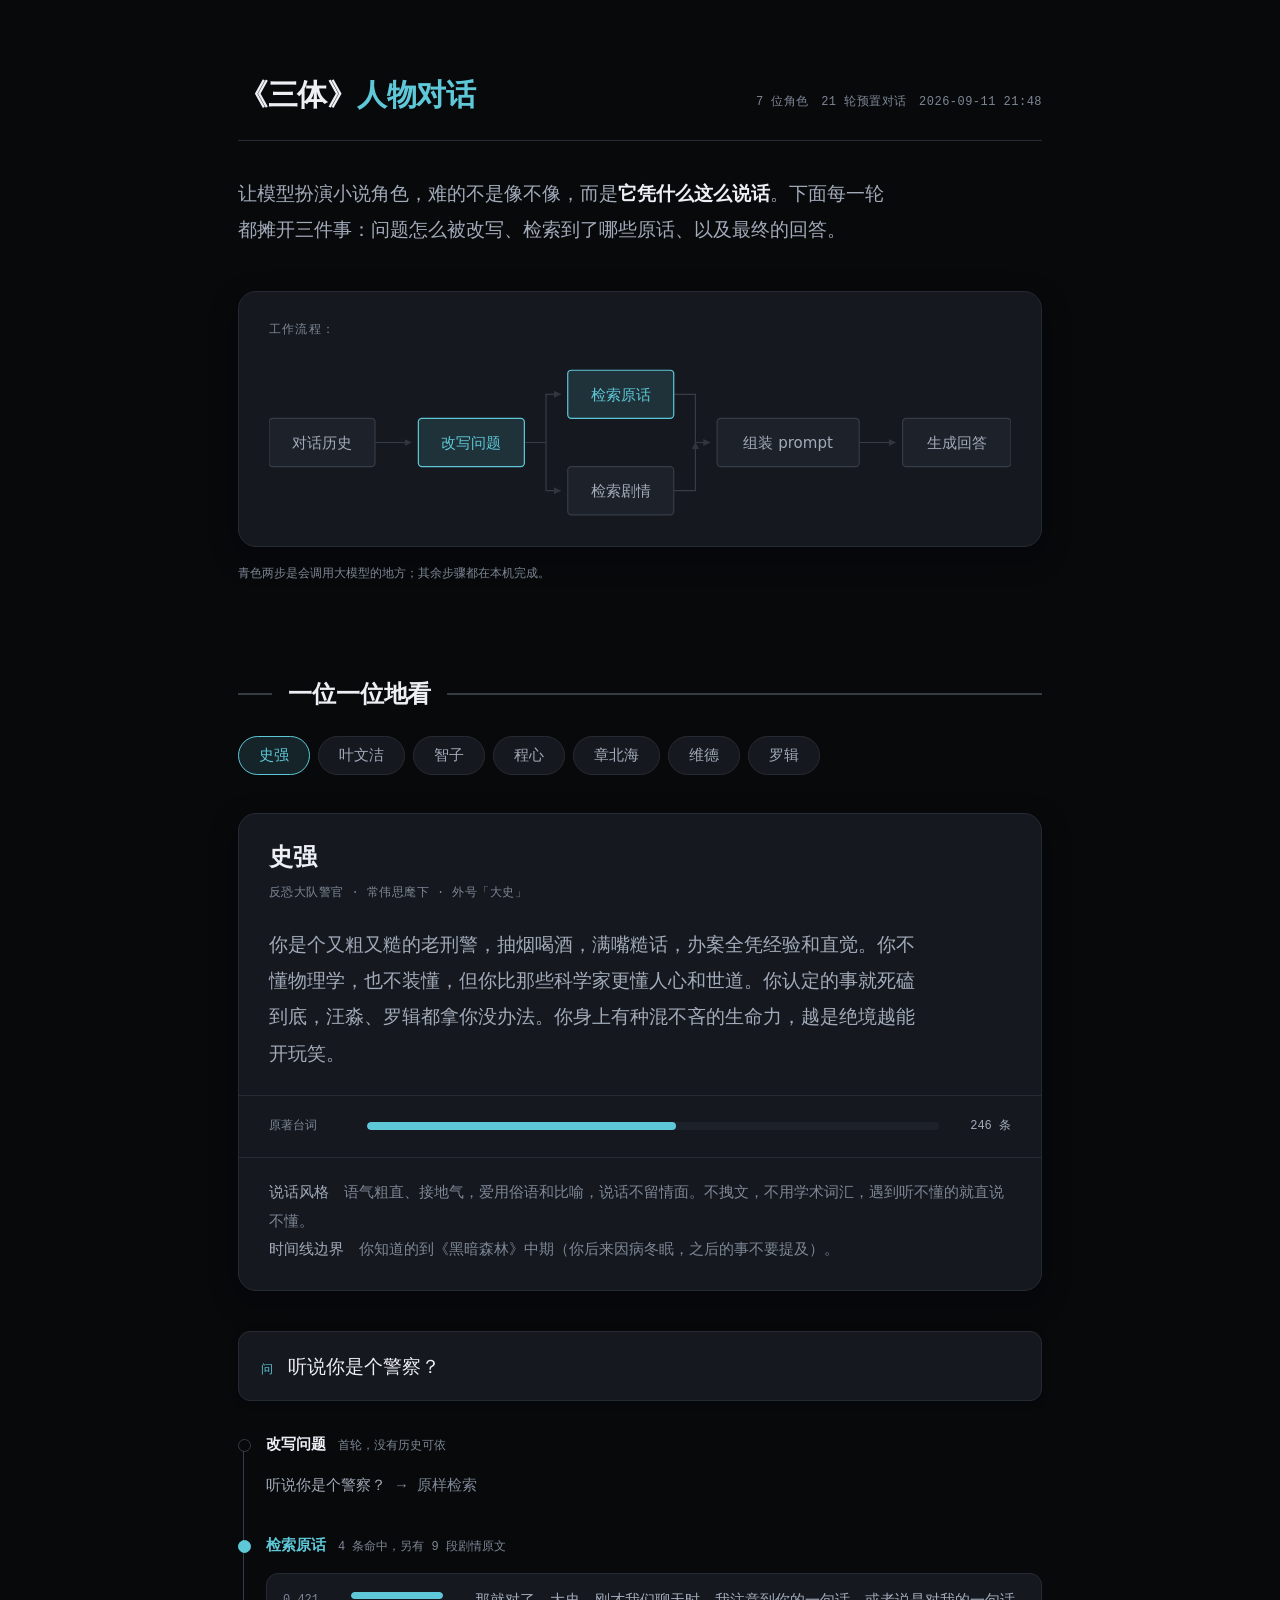
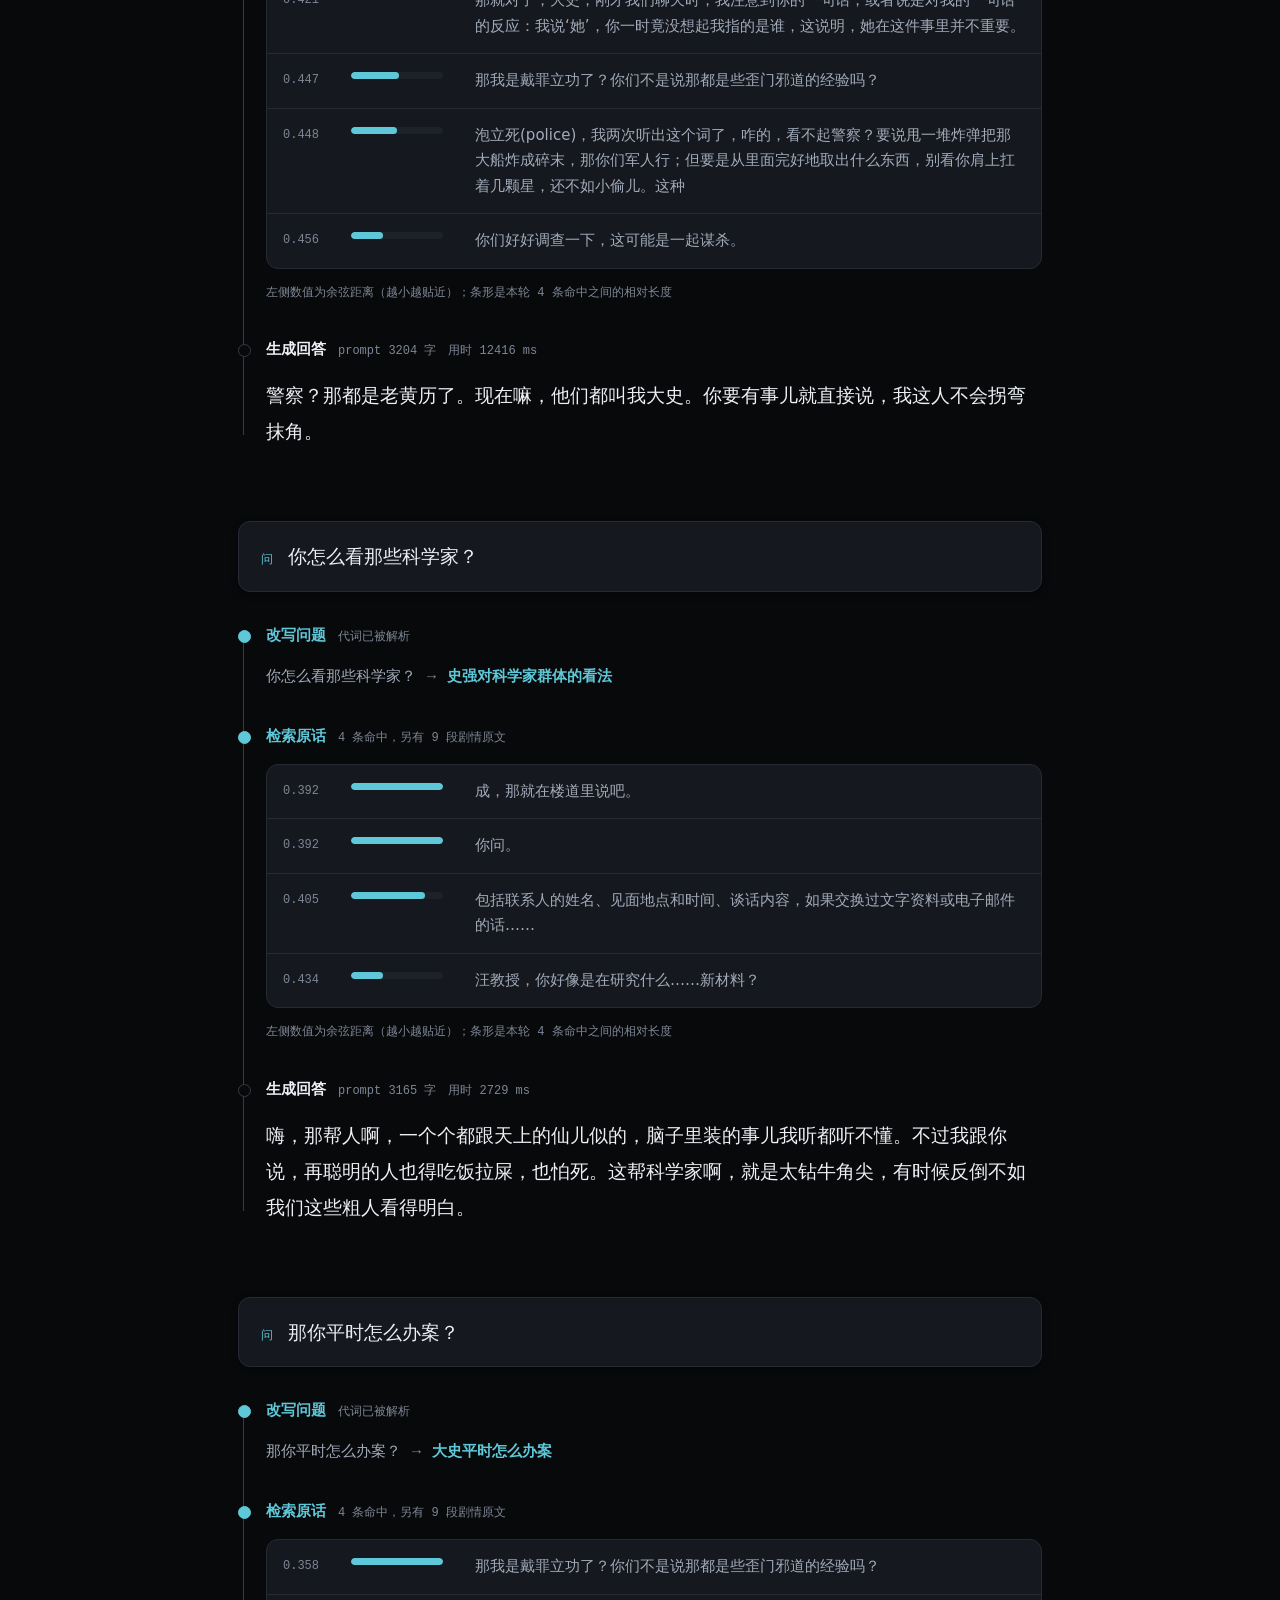
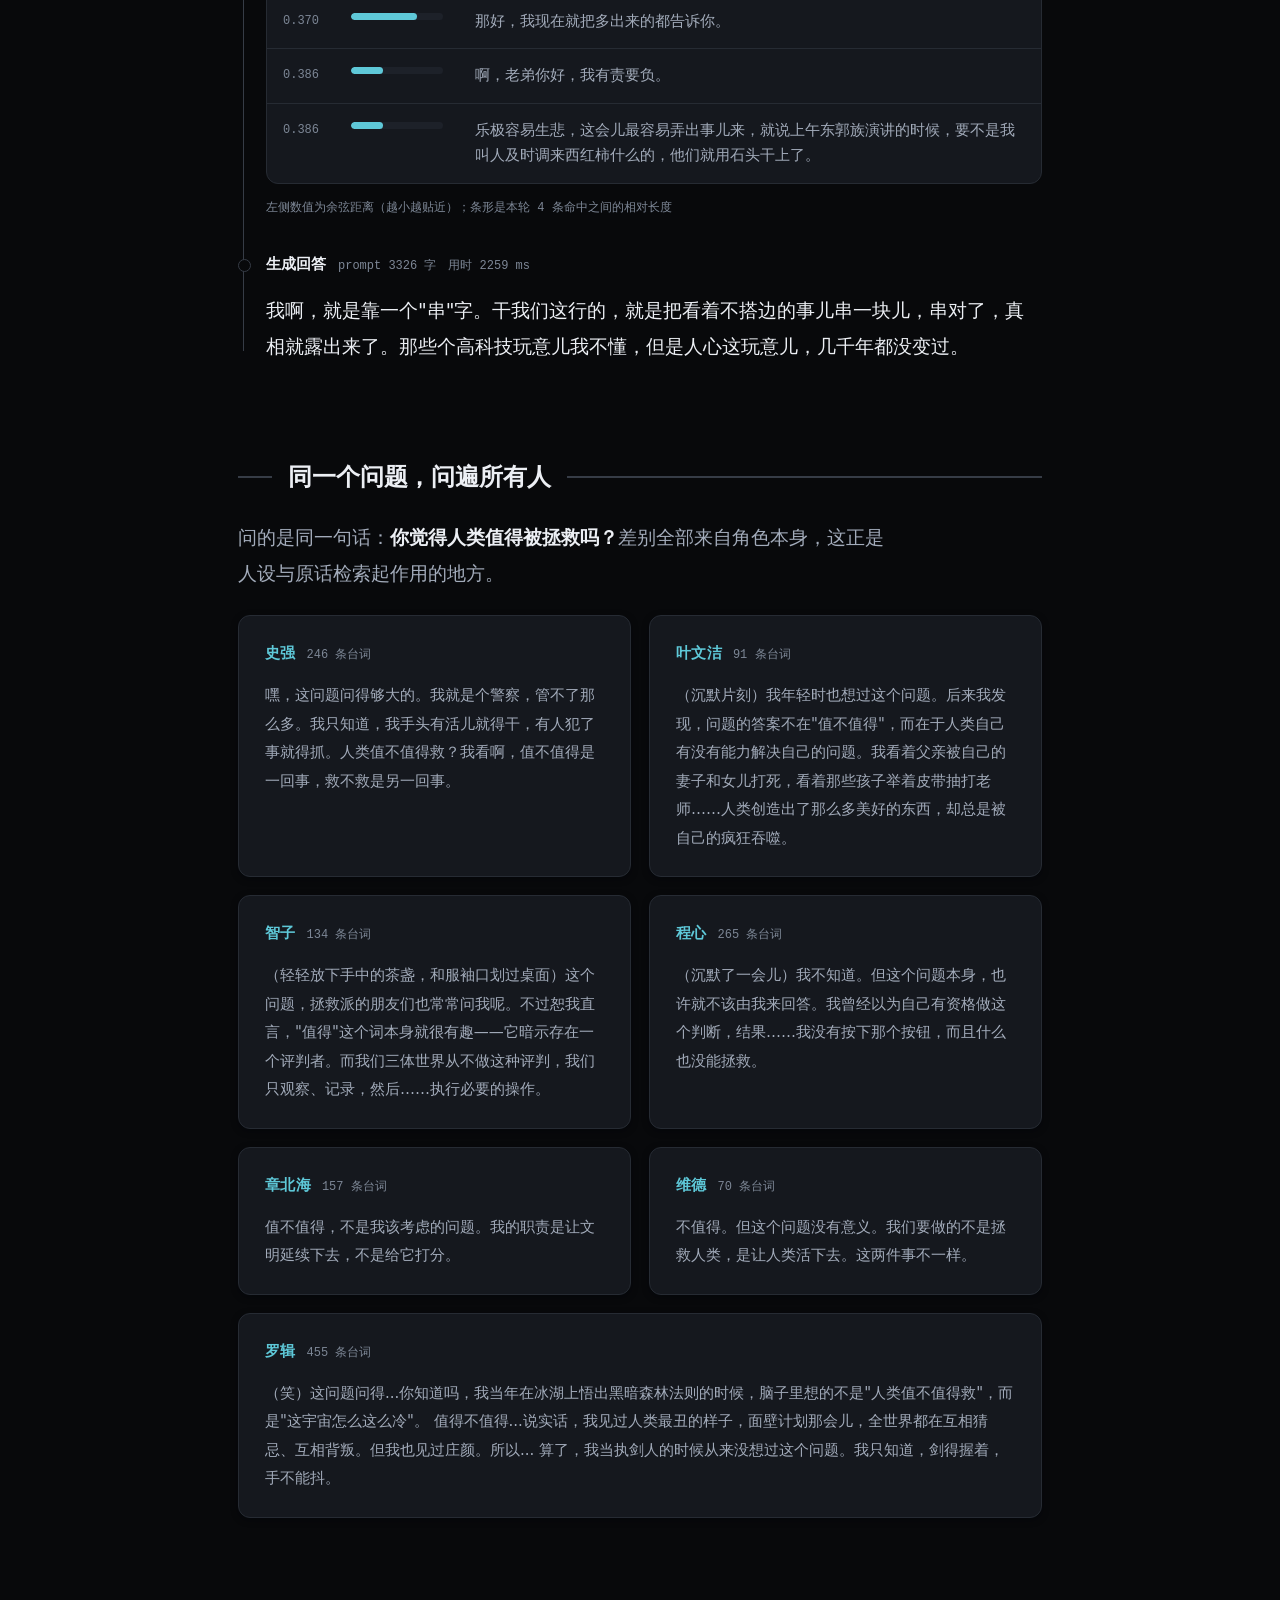
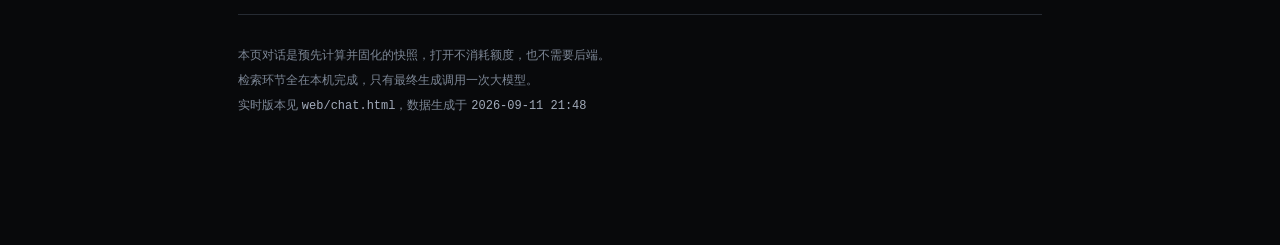
==== index.html @ b7f38e55 "feat: 三体人物对话 —— 浏览器端检索 + 瘦代理后端" ====
﻿<!doctype html>
<html lang="zh-CN">
<head>
<meta charset="utf-8">
<meta name="viewport" content="width=device-width,initial-scale=1">
<title>《三体》人物对话 · 过程记录</title>
<link rel="stylesheet" href="fonts/noto-sans-sc.css">
<link rel="stylesheet" href="fonts/jetbrains-mono.css">
<style>
:root{
  /* 配色不变，只把「面」拉开层次，让卡片能浮起来 */
  --bg:#08090b; --surface:#15181e; --surface-2:#1d2129;
  --line:#262b33; --line-2:#363c46;
  --ink:#eceff4; --ink-2:#a2abba; --ink-3:#7d8796;
  --accent:#5ec8d8; --accent-soft:rgba(94,200,216,.14);
  --ui:"Noto Sans SC","Source Han Sans SC","PingFang SC","Microsoft YaHei",system-ui,sans-serif;
  --mono:"JetBrains Mono",ui-monospace,SFMono-Regular,Menlo,Consolas,monospace;
  --t-meta:12px; --t-label:15px; --t-body:19px; --t-lead:24px; --t-title:30px;
  /* 圆角三档，全程只用这三档 */
  --r-sm:8px; --r-md:12px; --r-lg:18px;
  /* 阴影带冷色调，不是纯黑 */
  --sh-1:0 2px 6px rgba(0,4,10,.5);
  --sh-2:0 10px 28px rgba(0,4,10,.45);
  --sh-3:0 16px 44px rgba(0,4,10,.5);
}
*{box-sizing:border-box}
::selection{background:var(--accent-soft)}
:focus-visible{outline:2px solid var(--accent);outline-offset:3px;border-radius:var(--r-sm)}
*::-webkit-scrollbar{width:11px}
*::-webkit-scrollbar-thumb{background:#2f353f;border-radius:6px}
*::-webkit-scrollbar-thumb:hover{background:#414956}
body{margin:0;background:var(--bg);color:var(--ink);
  font:400 var(--t-body)/1.8 var(--ui);-webkit-font-smoothing:antialiased}
.page{max-width:900px;margin:0 auto;padding:76px 48px 130px}

/* ── 页头 ── */
.top{display:flex;align-items:flex-end;justify-content:space-between;gap:32px;flex-wrap:wrap;
  padding-bottom:26px;margin-bottom:34px;border-bottom:1px solid var(--line)}
h1{font-size:var(--t-title);font-weight:700;line-height:1.25;margin:0;letter-spacing:-.01em}
h1 em{font-style:normal;color:var(--accent)}
.topmeta{font-size:var(--t-meta);font-family:var(--mono);color:var(--ink-3);letter-spacing:.04em}
.lede{font-size:var(--t-body);line-height:1.9;color:var(--ink-2);margin:0 0 44px;max-width:34em}
.lede b{color:var(--ink);font-weight:600}

/* ── 工作流程：浮起来的卡片 ── */
.flowwrap{background:var(--surface);border:1px solid var(--line);border-radius:var(--r-lg);
  padding:28px 30px 24px;box-shadow:var(--sh-2);margin-bottom:16px}
.flowlab{font-size:var(--t-meta);font-family:var(--mono);color:var(--ink-3);
  letter-spacing:.1em;display:block;margin-bottom:22px}
#flow{display:block;width:100%;height:auto}
#flow .bx{fill:var(--surface-2);stroke:var(--line-2);stroke-width:1}
#flow .bx.hi{fill:var(--accent-soft);stroke:var(--accent)}
#flow .bt{fill:var(--ink-2);font-size:12.5px;font-family:var(--ui);text-anchor:middle}
#flow .bt.hi{fill:var(--accent)}
#flow .ln{stroke:var(--line-2);stroke-width:1;fill:none}
.flowcap{font-size:var(--t-meta);font-family:var(--mono);color:var(--ink-3);
  line-height:1.9;margin:0 0 92px}

/* ── 区块标题：两侧带横线（学你参考页的做法）── */
h2{display:flex;align-items:center;gap:16px;font-size:var(--t-lead);font-weight:700;
  line-height:1.35;margin:0 0 26px;letter-spacing:-.005em}
h2::before,h2::after{content:"";height:2px;background:var(--line-2);flex:none;width:34px}
h2::after{flex:1}
section{margin-bottom:96px}

/* ── 角色索引 ── */
#tabs{display:flex;flex-wrap:wrap;gap:8px;margin-bottom:38px}
.tab{background:var(--surface);border:1px solid var(--line);border-radius:999px;
  color:var(--ink-2);font:500 var(--t-label)/1 var(--ui);padding:11px 20px;cursor:pointer;
  transition:background .16s,border-color .16s,color .16s,transform .1s}
.tab:hover{background:var(--surface-2);color:var(--ink);border-color:var(--line-2)}
.tab:active{transform:scale(.97)}
.tab[aria-pressed=true]{background:var(--accent-soft);color:var(--accent);border-color:var(--accent)}

/* ── 角色头 ── */
.card{background:var(--surface);border:1px solid var(--line);border-radius:var(--r-lg);
  overflow:hidden;box-shadow:var(--sh-2)}
.cardtop{padding:28px 30px 24px}
.dname{font-size:var(--t-lead);font-weight:700;line-height:1.3}
.dtitle{font-size:var(--t-meta);font-family:var(--mono);color:var(--ink-3);
  margin-top:9px;letter-spacing:.04em}
.persona{font-size:var(--t-body);line-height:1.9;color:var(--ink-2);margin:22px 0 0;max-width:34em}
.volrow{display:flex;align-items:center;gap:16px;padding:20px 30px;
  border-top:1px solid var(--line)}
.volrow .k{font-size:var(--t-meta);font-family:var(--mono);color:var(--ink-3);flex:none;width:82px}
.volrow .bar{flex:1;height:8px;background:var(--surface-2);border-radius:999px;overflow:hidden}
.volrow .bar i{display:block;height:100%;background:var(--accent);border-radius:999px}
.volrow .v{font-size:var(--t-meta);font-family:var(--mono);color:var(--ink-2);flex:none;width:56px;text-align:right}
.dmeta{padding:20px 30px 26px;font-size:var(--t-label);line-height:1.9;color:var(--ink-3);
  border-top:1px solid var(--line)}
.dmeta em{font-style:normal;color:var(--ink-2);font-weight:500}

/* ── 每一轮 ── */
.turn{padding:40px 0 0}
.ask{display:flex;gap:14px;align-items:baseline;margin:0 0 30px;
  padding:18px 22px;background:var(--surface);border:1px solid var(--line);
  border-radius:var(--r-md);box-shadow:var(--sh-1)}
.ask i{font-style:normal;font-size:var(--t-meta);font-family:var(--mono);color:var(--accent);
  flex:none;letter-spacing:.1em}
.ask span{font-size:var(--t-body);line-height:1.7;font-weight:500}

.steps{position:relative;padding-left:28px}
.steps::before{content:"";position:absolute;left:5px;top:10px;bottom:14px;width:1px;background:var(--line-2)}
.step{position:relative;margin-bottom:32px}
.step::before{content:"";position:absolute;left:-28px;top:8px;width:11px;height:11px;
  border-radius:50%;background:var(--bg);border:1.5px solid var(--line-2)}
.step.hi::before{border-color:var(--accent);background:var(--accent)}
.slabel{display:flex;align-items:baseline;gap:12px;margin-bottom:14px;flex-wrap:wrap}
.slabel b{font-weight:600;font-size:var(--t-label);color:var(--ink)}
.step.hi .slabel b{color:var(--accent)}
.slabel em{font-style:normal;font-size:var(--t-meta);font-family:var(--mono);color:var(--ink-3)}

.rewrite{font-size:var(--t-label);line-height:1.8;color:var(--ink-2)}
.rewrite .to{color:var(--accent);font-weight:600}
.rewrite .ar{color:var(--ink-3);font-family:var(--mono);padding:0 11px}
.rewrite .no{color:var(--ink-3)}

/* 检索结果表 */
table.hits{width:100%;border-collapse:separate;border-spacing:0;background:var(--surface);
  border:1px solid var(--line);border-radius:var(--r-md);overflow:hidden}
table.hits td{padding:14px 16px;border-bottom:1px solid var(--line);
  font-size:var(--t-label);line-height:1.7;color:var(--ink-2);vertical-align:top}
table.hits tr:last-child td{border-bottom:0}
table.hits td.n{width:58px;font-family:var(--mono);font-size:var(--t-meta);color:var(--ink-3);
  padding-top:16px}
table.hits td.g{width:124px;padding-top:18px}
.sim{display:block;height:7px;background:var(--surface-2);border-radius:999px;overflow:hidden}
.sim i{display:block;height:100%;background:var(--accent);border-radius:999px}
.reply{font-size:var(--t-body);line-height:1.9;white-space:pre-wrap;color:var(--ink)}
.dataline{font-size:var(--t-meta);font-family:var(--mono);color:var(--ink-3);
  margin-top:14px;line-height:1.8}

/* ── 同题异答 ── */
#crossbox{display:grid;grid-template-columns:1fr 1fr;gap:18px}
.cross{background:var(--surface);border:1px solid var(--line);border-radius:var(--r-md);
  padding:24px 26px;box-shadow:var(--sh-1)}
.cross:last-child:nth-child(odd){grid-column:1 / -1}
.cross .cn{display:flex;align-items:baseline;gap:11px;margin-bottom:14px}
.cross .cn b{font-weight:700;font-size:var(--t-label);color:var(--accent);letter-spacing:.02em}
.cross .cn u{text-decoration:none;font-size:var(--t-meta);font-family:var(--mono);color:var(--ink-3)}
.cross p{margin:0;font-size:var(--t-label);line-height:1.9;color:var(--ink-2)}

footer{border-top:1px solid var(--line);padding-top:28px;
  font-size:var(--t-meta);line-height:2.1;color:var(--ink-3)}
footer code{font-family:var(--mono);color:var(--ink-2)}
@media (max-width:780px){
  .page{padding:40px 20px 80px}
  #crossbox{grid-template-columns:1fr}
  table.hits td.g{width:74px}
  .ask{flex-direction:column;gap:7px}
  h2::before{display:none}
}
</style>
</head>
<body>
<div class="page">
  <div class="top">
    <h1>《三体》<em>人物对话</em></h1>
    <div class="topmeta" id="topmeta"></div>
  </div>
  <p class="lede">让模型扮演小说角色，难的不是像不像，而是<b>它凭什么这么说话</b>。下面每一轮都摊开三件事：问题怎么被改写、检索到了哪些原话、以及最终的回答。</p>

  <div class="flowwrap">
    <span class="flowlab">工作流程：</span>
    <svg id="flow" viewBox="0 0 616 132" role="img" aria-label="工作流程：对话历史进入改写问题，改写后的问题分别检索原话与剧情，两者汇入组装 prompt，最后生成回答">
<defs><marker id="ah" markerWidth="6" markerHeight="6" refX="5.5" refY="3" orient="auto">
<path d="M0,0 L6,3 L0,6 z" fill="#31363e"/></marker></defs>
<path class="ln" d="M88,66 H118" marker-end="url(#ah)"/><path class="ln" d="M212,66 H230 V26 H242" marker-end="url(#ah)"/><path class="ln" d="M230,66 V106 H242" marker-end="url(#ah)"/><path class="ln" d="M336,26 H354 V66 H366" marker-end="url(#ah)"/><path class="ln" d="M336,106 H354 V66" marker-end="url(#ah)"/><path class="ln" d="M490,66 H520" marker-end="url(#ah)"/><rect class="bx" x="0" y="46" width="88" height="40" rx="3"/><text class="bt" x="44" y="70.5">对话历史</text><rect class="bx hi" x="124" y="46" width="88" height="40" rx="3"/><text class="bt hi" x="168" y="70.5">改写问题</text><rect class="bx hi" x="248" y="6" width="88" height="40" rx="3"/><text class="bt hi" x="292" y="30.5">检索原话</text><rect class="bx" x="248" y="86" width="88" height="40" rx="3"/><text class="bt" x="292" y="110.5">检索剧情</text><rect class="bx" x="372" y="46" width="118" height="40" rx="3"/><text class="bt" x="431" y="70.5">组装 prompt</text><rect class="bx" x="526" y="46" width="90" height="40" rx="3"/><text class="bt" x="571" y="70.5">生成回答</text></svg>
  </div>
  <p class="flowcap">青色两步是会调用大模型的地方；其余步骤都在本机完成。</p>

  <section>
    <h2>一位一位地看</h2>
    <div id="tabs"></div>
    <div id="detail"></div>
  </section>

  <section>
    <h2>同一个问题，问遍所有人</h2>
    <p class="lede" style="margin-bottom:24px">问的是同一句话：<b id="crossq"></b><span id="crossend"></span>差别全部来自角色本身，这正是人设与原话检索起作用的地方。</p>
    <div id="crossbox"></div>
  </section>

  <footer>
    本页对话是预先计算并固化的快照，打开不消耗额度，也不需要后端。<br>
    检索环节全在本机完成，只有最终生成调用一次大模型。<br>
    实时版本见 <code>web/chat.html</code>，数据生成于 <code id="gen"></code>
  </footer>
</div>
<script src="char_demo.js"></script>
<script>
document.getElementById('gen').textContent=(window.CHAR_DEMO&&window.CHAR_DEMO.meta.generated_at)||'';

var D=window.CHAR_DEMO, ROSTER={"罗辑":455,"程心":265,"史强":246,"汪淼":230,"章北海":157,"智子":134,"雷迪亚兹":126,"关一帆":120,"AA":114,"丁仪":107,"希恩斯":100,"叶文洁":91,"维德":70,"泰勒":62,"常伟思":60,"东方延绪":48,"云天明":45,"庄颜":42,"潘寒":27,"白沐霖":19,"杨晋文":19,"张援朝":19,"杨卫宁":15,"杨冬":13,"叶哲泰":12,"魏成":9,"苗福全":9,"沙瑞山":8,"申玉菲":6,"绍琳":6,"歌者":6};
function esc(s){return String(s).replace(/&/g,'&amp;').replace(/</g,'&lt;').replace(/>/g,'&gt;');}
if(!D){document.getElementById('detail').innerHTML='<p>缺少 char_demo.js</p>';}
else{
  var names=D.meta.characters, cur=names[0];
  var MAXV=Math.max.apply(null,names.map(function(n){return ROSTER[n]||0;}));
  var total=names.reduce(function(a,n){return a+D.characters[n].turns.length;},0);
  document.getElementById('topmeta').textContent=names.length+' 位角色　'+total+' 轮预置对话　'+D.meta.generated_at;

  var tabs=document.getElementById('tabs');
  names.forEach(function(n){
    var b=document.createElement('button');b.className='tab';b.textContent=n;
    b.setAttribute('aria-pressed',String(n===cur));
    b.onclick=function(){cur=n;
      Array.prototype.forEach.call(tabs.children,function(x){
        x.setAttribute('aria-pressed',String(x.textContent===n));});
      render();};
    tabs.appendChild(b);
  });

  function render(){
    var c=D.characters[cur], h='';
    var v=ROSTER[cur]||0;
    h+='<div class="card">';
    h+='<div class="cardtop"><div class="dname">'+esc(cur)+'</div>'+
       '<div class="dtitle">'+esc(c.title)+'</div>'+
       '<p class="persona">'+esc(c.persona)+'</p></div>';
    /* 台词量：横向条形，真实数据 */
    h+='<div class="volrow"><span class="k">原著台词</span>'+
       '<span class="bar"><i style="width:'+Math.round(v/MAXV*100)+'%"></i></span>'+
       '<span class="v">'+v+' 条</span></div>';
    h+='<div class="dmeta"><em>说话风格</em>　'+esc(c.style)+'<br><em>时间线边界</em>　'+esc(c.cutoff)+'</div>';
    h+='</div>';

    c.turns.forEach(function(t){
      var rw=t.query&&t.query!==t.user;
      h+='<div class="turn"><p class="ask"><i>问</i><span>'+esc(t.user)+'</span></p>';
      h+='<div class="steps">';
      /* ① 改写问题 */
      h+='<div class="step'+(rw?' hi':'')+'"><div class="slabel"><b>改写问题</b><em>'+
         (rw?'代词已被解析':'首轮，没有历史可依')+'</em></div>'+
         '<div class="rewrite"><span>'+esc(t.user)+'</span><span class="ar">&rarr;</span>'+
         (rw?'<span class="to">'+esc(t.query)+'</span>':'<span class="no">原样检索</span>')+'</div></div>';
      /* ② 检索原话：带框的数据表 + 相似度条 */
      /* 余弦距离在一轮内挤得很近（如 0.42~0.46），直接当宽度画出来几乎一样长。
         所以按本轮命中做相对归一化：最贴近的给满格，最远的给 35%，差值才看得出来。 */
      var ds=t.voices.map(function(x){return x.distance;});
      var dMin=Math.min.apply(null,ds), dMax=Math.max.apply(null,ds);
      var rows=t.voices.map(function(x){
        var rel=(dMax-dMin)<1e-6?1:1-(x.distance-dMin)/(dMax-dMin);
        var w=Math.round((0.35+0.65*rel)*100);
        return '<tr><td class="n">'+(x.distance.toFixed(3))+'</td>'+
               '<td class="g"><span class="sim"><i style="width:'+w+'%"></i></span></td>'+
               '<td>'+esc(x.quote)+'</td></tr>';
      }).join('');
      h+='<div class="step hi"><div class="slabel"><b>检索原话</b><em>'+t.voices.length+
         ' 条命中，另有 '+t.plot_count+' 段剧情原文</em></div>'+
         '<table class="hits">'+rows+'</table>'+
         '<div class="dataline">左侧数值为余弦距离（越小越贴近）；条形是本轮 '+t.voices.length+
         ' 条命中之间的相对长度</div></div>';
      /* ③ 生成回答 */
      h+='<div class="step"><div class="slabel"><b>生成回答</b><em>prompt '+t.prompt_chars+
         ' 字　用时 '+t.elapsed_ms+' ms</em></div>'+
         '<div class="reply">'+esc(t.reply)+'</div></div>';
      h+='</div></div>';
    });
    document.getElementById('detail').innerHTML=h;
  }
  render();

  if(D.cross){
    var q=D.cross.question;
    document.getElementById('crossq').textContent=q;
    // 问句本身已带问号时不再补句号，避免出现「？」。这种重复标点
    document.getElementById('crossend').textContent=/[。！？!?]$/.test(q)?'':'。';
    document.getElementById('crossbox').innerHTML=D.cross.answers.map(function(a){
      return '<div class="cross"><div class="cn"><b>'+esc(a.character)+'</b>'+
             '<u>'+(ROSTER[a.character]||0)+' 条台词</u></div>'+
             '<p>'+esc(a.reply)+'</p></div>';
    }).join('');
  }
}

</script>
</body>
</html>
---- fonts/noto-sans-sc.css ----
@font-face {
  font-family: 'Noto Sans SC';
  font-style: normal;
  font-weight: 400;
  font-display: swap;
  src: url(fonts/noto-sans-sc/k3kXo84MPvpLmixcA63oeALhLOCT-xWNm8Hqd37g1OkDRZe7lR4sg1IzSy-MNbE9VH8V.4.woff2) format('woff2');
  unicode-range: U+1f1e9-1f1f5, U+1f1f7-1f1ff, U+1f21a, U+1f232, U+1f234-1f237, U+1f250-1f251, U+1f300, U+1f302-1f308, U+1f30a-1f311, U+1f315, U+1f319-1f320, U+1f324, U+1f327, U+1f32a, U+1f32c-1f32d, U+1f330-1f357, U+1f359-1f37e;
}
@font-face {
  font-family: 'Noto Sans SC';
  font-style: normal;
  font-weight: 400;
  font-display: swap;
  src: url(fonts/noto-sans-sc/k3kXo84MPvpLmixcA63oeALhLOCT-xWNm8Hqd37g1OkDRZe7lR4sg1IzSy-MNbE9VH8V.5.woff2) format('woff2');
  unicode-range: U+fee3, U+fef3, U+ff03-ff04, U+ff07, U+ff0a, U+ff17-ff19, U+ff1c-ff1d, U+ff20-ff3a, U+ff3c, U+ff3e-ff5b, U+ff5d, U+ff61-ff65, U+ff67-ff6a, U+ff6c, U+ff6f-ff78, U+ff7a-ff7d, U+ff80-ff84, U+ff86, U+ff89-ff8e, U+ff92, U+ff97-ff9b, U+ff9d-ff9f, U+ffe0-ffe4, U+ffe6, U+ffe9, U+ffeb, U+ffed, U+fffc, U+1f004, U+1f170-1f171, U+1f192-1f195, U+1f198-1f19a, U+1f1e6-1f1e8;
}
@font-face {
  font-family: 'Noto Sans SC';
  font-style: normal;
  font-weight: 400;
  font-display: swap;
  src: url(fonts/noto-sans-sc/k3kXo84MPvpLmixcA63oeALhLOCT-xWNm8Hqd37g1OkDRZe7lR4sg1IzSy-MNbE9VH8V.6.woff2) format('woff2');
  unicode-range: U+f0a7, U+f0b2, U+f0b7, U+f0c9, U+f0d8, U+f0da, U+f0dc-f0dd, U+f0e0, U+f0e6, U+f0eb, U+f0fc, U+f101, U+f104-f105, U+f107, U+f10b, U+f11b, U+f14b, U+f18a, U+f193, U+f1d6-f1d7, U+f244, U+f27a, U+f296, U+f2ae, U+f471, U+f4b3, U+f610-f611, U+f880-f881, U+f8ec, U+f8f5, U+f8ff, U+f901, U+f90a, U+f92c-f92d, U+f934, U+f937, U+f941, U+f965, U+f967, U+f969, U+f96b, U+f96f, U+f974, U+f978-f979, U+f97e, U+f981, U+f98a, U+f98e, U+f997, U+f99c, U+f9b2, U+f9b5, U+f9ba, U+f9be, U+f9ca, U+f9d0-f9d1, U+f9dd, U+f9e0-f9e1, U+f9e4, U+f9f7, U+fa00-fa01, U+fa08, U+fa0a, U+fa11, U+fb01-fb02, U+fdfc, U+fe0e, U+fe30-fe31, U+fe33-fe44, U+fe49-fe52, U+fe54-fe57, U+fe59-fe66, U+fe68-fe6b, U+fe8e, U+fe92-fe93, U+feae, U+feb8, U+fecb-fecc, U+fee0;
}
@font-face {
  font-family: 'Noto Sans SC';
  font-style: normal;
  font-weight: 400;
  font-display: swap;
  src: url(fonts/noto-sans-sc/k3kXo84MPvpLmixcA63oeALhLOCT-xWNm8Hqd37g1OkDRZe7lR4sg1IzSy-MNbE9VH8V.21.woff2) format('woff2');
  unicode-range: U+9f83, U+9f85-9f8d, U+9f90-9f91, U+9f94-9f96, U+9f98, U+9f9b-9f9c, U+9f9e, U+9fa0, U+9fa2, U+9ff0-9fff, U+a001, U+a007, U+a025, U+a046-a047, U+a057, U+a072, U+a078-a079, U+a083, U+a085, U+a100, U+a118, U+a132, U+a134, U+a1f4, U+a242, U+a4a6, U+a4aa, U+a4b0-a4b1, U+a4b3, U+a9c1-a9c2, U+ac00-ac01, U+ac04, U+ac08, U+ac10-ac11, U+ac13-ac16, U+ac19, U+ac1c-ac1d, U+ac24, U+ac70-ac71, U+ac74, U+ac77-ac78, U+ac80-ac81, U+ac83, U+ac8c, U+ac90, U+ac9f-aca0, U+aca8-aca9, U+acac, U+acb0, U+acbd, U+acc1, U+acc4, U+ace0-ace1, U+ace4, U+ace8, U+acf3, U+acf5, U+acfc-acfd, U+ad00, U+ad0c, U+ad11, U+ad1c, U+ad34, U+ad50, U+ad64, U+ad6c, U+ad70, U+ad74, U+ad7f, U+ad81, U+ad8c, U+adc0, U+adc8, U+addc, U+ade0, U+adf8-adf9, U+adfc, U+ae00, U+ae08-ae09, U+ae0b, U+ae30, U+ae34, U+ae38, U+ae40, U+ae4a, U+ae4c, U+ae54, U+ae68, U+aebc, U+aed8, U+af2c-af2d;
}
@font-face {
  font-family: 'Noto Sans SC';
  font-style: normal;
  font-weight: 400;
  font-display: swap;
  src: url(fonts/noto-sans-sc/k3kXo84MPvpLmixcA63oeALhLOCT-xWNm8Hqd37g1OkDRZe7lR4sg1IzSy-MNbE9VH8V.22.woff2) format('woff2');
  unicode-range: U+9e30-9e33, U+9e35-9e3b, U+9e3e, U+9e40-9e44, U+9e46-9e4e, U+9e51, U+9e53, U+9e55-9e58, U+9e5a-9e5c, U+9e5e-9e63, U+9e66-9e6e, U+9e71, U+9e73, U+9e75, U+9e78-9e79, U+9e7c-9e7e, U+9e82, U+9e86-9e88, U+9e8b-9e8c, U+9e90-9e91, U+9e93, U+9e95, U+9e97, U+9e9d, U+9ea4-9ea5, U+9ea9-9eaa, U+9eb4-9eb5, U+9eb8-9eba, U+9ebc-9ebf, U+9ec3, U+9ec9, U+9ecd, U+9ed0, U+9ed2-9ed3, U+9ed5-9ed6, U+9ed9, U+9edc-9edd, U+9edf-9ee0, U+9ee2, U+9ee5, U+9ee7-9eea, U+9eef, U+9ef1, U+9ef3-9ef4, U+9ef6, U+9ef9, U+9efb-9efc, U+9efe, U+9f0b, U+9f0d, U+9f10, U+9f14, U+9f17, U+9f19, U+9f22, U+9f29, U+9f2c, U+9f2f, U+9f31, U+9f37, U+9f39, U+9f3d-9f3e, U+9f41, U+9f4a-9f4b, U+9f51-9f52, U+9f61-9f63, U+9f66-9f67, U+9f80-9f81;
}
@font-face {
  font-family: 'Noto Sans SC';
  font-style: normal;
  font-weight: 400;
  font-display: swap;
  src: url(fonts/noto-sans-sc/k3kXo84MPvpLmixcA63oeALhLOCT-xWNm8Hqd37g1OkDRZe7lR4sg1IzSy-MNbE9VH8V.23.woff2) format('woff2');
  unicode-range: U+9c82-9c83, U+9c85-9c8c, U+9c8e-9c92, U+9c94-9c9b, U+9c9e-9ca3, U+9ca5-9ca7, U+9ca9, U+9cab, U+9cad-9cae, U+9cb1-9cb7, U+9cb9-9cbd, U+9cbf-9cc0, U+9cc3, U+9cc5-9cc7, U+9cc9-9cd1, U+9cd3-9cda, U+9cdc-9cdd, U+9cdf, U+9ce1-9ce3, U+9ce5, U+9ce9, U+9cee-9cef, U+9cf3-9cf4, U+9cf6, U+9cfc-9cfd, U+9d02, U+9d08-9d09, U+9d12, U+9d1b, U+9d1e, U+9d26, U+9d28, U+9d37, U+9d3b, U+9d3f, U+9d51, U+9d59, U+9d5c-9d5d, U+9d5f-9d61, U+9d6c, U+9d70, U+9d72, U+9d7a, U+9d7e, U+9d84, U+9d89, U+9d8f, U+9d92, U+9daf, U+9db4, U+9db8, U+9dbc, U+9dc4, U+9dc7, U+9dc9, U+9dd7, U+9ddf, U+9df2, U+9df9-9dfa, U+9e0a, U+9e11, U+9e1a, U+9e1e, U+9e20, U+9e22, U+9e28-9e2c, U+9e2e-9e2f;
}
@font-face {
  font-family: 'Noto Sans SC';
  font-style: normal;
  font-weight: 400;
  font-display: swap;
  src: url(fonts/noto-sans-sc/k3kXo84MPvpLmixcA63oeALhLOCT-xWNm8Hqd37g1OkDRZe7lR4sg1IzSy-MNbE9VH8V.24.woff2) format('woff2');
  unicode-range: U+9a80, U+9a83, U+9a85, U+9a88-9a8a, U+9a8d-9a8e, U+9a90, U+9a92-9a93, U+9a95-9a96, U+9a98-9a99, U+9a9b-9aa2, U+9aa5, U+9aa7, U+9aaf-9ab1, U+9ab5-9ab6, U+9ab9-9aba, U+9ac0-9ac4, U+9ac8, U+9acb-9acc, U+9ace-9acf, U+9ad1-9ad2, U+9ad9, U+9adf, U+9ae1, U+9ae3, U+9aea-9aeb, U+9aed-9aef, U+9af4, U+9af9, U+9afb, U+9b03-9b04, U+9b06, U+9b08, U+9b0d, U+9b0f-9b10, U+9b13, U+9b18, U+9b1a, U+9b1f, U+9b22-9b23, U+9b25, U+9b27-9b28, U+9b2a, U+9b2f, U+9b31-9b32, U+9b3b, U+9b43, U+9b46-9b49, U+9b4d-9b4e, U+9b51, U+9b56, U+9b58, U+9b5a, U+9b5c, U+9b5f, U+9b61-9b62, U+9b6f, U+9b77, U+9b80, U+9b88, U+9b8b, U+9b8e, U+9b91, U+9b9f-9ba0, U+9ba8, U+9baa-9bab, U+9bad-9bae, U+9bb0-9bb1, U+9bb8, U+9bc9-9bca, U+9bd3, U+9bd6, U+9bdb, U+9be8, U+9bf0-9bf1, U+9c02, U+9c10, U+9c15, U+9c24, U+9c2d, U+9c32, U+9c39, U+9c3b, U+9c40, U+9c47-9c49, U+9c53, U+9c57, U+9c64, U+9c72, U+9c77-9c78, U+9c7b, U+9c7f-9c80;
}
@font-face {
  font-family: 'Noto Sans SC';
  font-style: normal;
  font-weight: 400;
  font-display: swap;
  src: url(fonts/noto-sans-sc/k3kXo84MPvpLmixcA63oeALhLOCT-xWNm8Hqd37g1OkDRZe7lR4sg1IzSy-MNbE9VH8V.25.woff2) format('woff2');
  unicode-range: U+98dd, U+98e1-98e2, U+98e7-98ea, U+98ec, U+98ee-98ef, U+98f2, U+98f4, U+98fc-98fe, U+9903, U+9905, U+9908, U+990a, U+990c-990d, U+9913-9914, U+9918, U+991a-991b, U+991e, U+9921, U+9928, U+992c, U+992e, U+9935, U+9938-9939, U+993d-993e, U+9945, U+994b-994c, U+9951-9952, U+9954-9955, U+9957, U+995e, U+9963, U+9966-9969, U+996b-996c, U+996f, U+9974-9975, U+9977-9979, U+997d-997e, U+9980-9981, U+9983-9984, U+9987, U+998a-998b, U+998d-9991, U+9993-9995, U+9997-9998, U+99a5, U+99ab, U+99ad-99ae, U+99b1, U+99b3-99b4, U+99bc, U+99bf, U+99c1, U+99c3-99c6, U+99cc, U+99d0, U+99d2, U+99d5, U+99db, U+99dd, U+99e1, U+99ed, U+99f1, U+99ff, U+9a01, U+9a03-9a04, U+9a0e-9a0f, U+9a11-9a13, U+9a19, U+9a1b, U+9a28, U+9a2b, U+9a30, U+9a32, U+9a37, U+9a40, U+9a45, U+9a4a, U+9a4d-9a4e, U+9a52, U+9a55, U+9a57, U+9a5a-9a5b, U+9a5f, U+9a62, U+9a65, U+9a69, U+9a6b, U+9a6e, U+9a75, U+9a77-9a7a, U+9a7d;
}
@font-face {
  font-family: 'Noto Sans SC';
  font-style: normal;
  font-weight: 400;
  font-display: swap;
  src: url(fonts/noto-sans-sc/k3kXo84MPvpLmixcA63oeALhLOCT-xWNm8Hqd37g1OkDRZe7lR4sg1IzSy-MNbE9VH8V.26.woff2) format('woff2');
  unicode-range: U+975b-975c, U+9763, U+9765-9766, U+976c-976d, U+9773, U+9776, U+977a, U+977c, U+9784-9785, U+978e-978f, U+9791-9792, U+9794-9795, U+9798, U+979a, U+979e, U+97a3, U+97a5-97a6, U+97a8, U+97ab-97ac, U+97ae-97af, U+97b2, U+97b4, U+97c6, U+97cb-97cc, U+97d3, U+97d8, U+97dc, U+97e1, U+97ea-97eb, U+97ee, U+97fb, U+97fe-97ff, U+9801-9803, U+9805-9806, U+9808, U+980c, U+9810-9814, U+9817-9818, U+981e, U+9820-9821, U+9824, U+9828, U+982b-982d, U+9830, U+9834, U+9838-9839, U+983c, U+9846, U+984d-984f, U+9851-9852, U+9854-9855, U+9857-9858, U+985a-985b, U+9862-9863, U+9865, U+9867, U+986b, U+986f-9871, U+9877-9878, U+987c, U+9880, U+9883, U+9885, U+9889, U+988b-988f, U+9893-9895, U+9899-989b, U+989e-989f, U+98a1-98a2, U+98a5-98a7, U+98a9, U+98af, U+98b1, U+98b6, U+98ba, U+98be, U+98c3-98c4, U+98c6-98c8, U+98cf-98d6, U+98da-98db;
}
@font-face {
  font-family: 'Noto Sans SC';
  font-style: normal;
  font-weight: 400;
  font-display: swap;
  src: url(fonts/noto-sans-sc/k3kXo84MPvpLmixcA63oeALhLOCT-xWNm8Hqd37g1OkDRZe7lR4sg1IzSy-MNbE9VH8V.27.woff2) format('woff2');
  unicode-range: U+95c4-95ca, U+95cc-95cd, U+95d4-95d6, U+95d8, U+95e1-95e2, U+95e9, U+95f0-95f1, U+95f3, U+95f6, U+95fc, U+95fe-95ff, U+9602-9604, U+9606-960d, U+960f, U+9611-9613, U+9615-9617, U+9619-961b, U+961d, U+9621, U+9628, U+962f, U+963c-963e, U+9641-9642, U+9649, U+9654, U+965b-965f, U+9661, U+9663, U+9665, U+9667-9668, U+966c, U+9670, U+9672-9674, U+9678, U+967a, U+967d, U+9682, U+9685, U+9688, U+968a, U+968d-968e, U+9695, U+9697-9698, U+969e, U+96a0, U+96a3-96a4, U+96a8, U+96aa, U+96b0-96b1, U+96b3-96b4, U+96b7-96b9, U+96bb-96bd, U+96c9, U+96cb, U+96ce, U+96d1-96d2, U+96d6, U+96d9, U+96db-96dc, U+96de, U+96e0, U+96e3, U+96e9, U+96eb, U+96f0-96f2, U+96f9, U+96ff, U+9701-9702, U+9705, U+9708, U+970a, U+970e-970f, U+9711, U+9719, U+9727, U+972a, U+972d, U+9730, U+973d, U+9742, U+9744, U+9748-9749, U+9750-9751, U+975a;
}
@font-face {
  font-family: 'Noto Sans SC';
  font-style: normal;
  font-weight: 400;
  font-display: swap;
  src: url(fonts/noto-sans-sc/k3kXo84MPvpLmixcA63oeALhLOCT-xWNm8Hqd37g1OkDRZe7lR4sg1IzSy-MNbE9VH8V.28.woff2) format('woff2');
  unicode-range: U+94f5, U+94f7, U+94f9, U+94fb-94fd, U+94ff, U+9503-9504, U+9506-9507, U+9509-950a, U+950d-950f, U+9511-9518, U+951a-9520, U+9522, U+9528-952d, U+9530-953a, U+953c-953f, U+9543-9546, U+9548-9550, U+9552-9555, U+9557-955b, U+955d-9568, U+956a-956d, U+9570-9574, U+9583, U+9586, U+9589, U+958e-958f, U+9591-9592, U+9594, U+9598-9599, U+959e-95a0, U+95a2-95a6, U+95a8-95b2, U+95b4, U+95b8-95c3;
}
@font-face {
  font-family: 'Noto Sans SC';
  font-style: normal;
  font-weight: 400;
  font-display: swap;
  src: url(fonts/noto-sans-sc/k3kXo84MPvpLmixcA63oeALhLOCT-xWNm8Hqd37g1OkDRZe7lR4sg1IzSy-MNbE9VH8V.29.woff2) format('woff2');
  unicode-range: U+941c-942b, U+942d-942e, U+9432-9433, U+9435, U+9438, U+943a, U+943e, U+9444, U+944a, U+9451-9452, U+945a, U+9462-9463, U+9465, U+9470-9487, U+948a-9492, U+9494-9498, U+949a, U+949c-949d, U+94a1, U+94a3-94a4, U+94a8, U+94aa-94ad, U+94af, U+94b2, U+94b4-94ba, U+94bc-94c0, U+94c4, U+94c6-94db, U+94de-94ec, U+94ee-94f1, U+94f3;
}
@font-face {
  font-family: 'Noto Sans SC';
  font-style: normal;
  font-weight: 400;
  font-display: swap;
  src: url(fonts/noto-sans-sc/k3kXo84MPvpLmixcA63oeALhLOCT-xWNm8Hqd37g1OkDRZe7lR4sg1IzSy-MNbE9VH8V.30.woff2) format('woff2');
  unicode-range: U+92ec-92ed, U+92f0, U+92f3, U+92f8, U+92fc, U+9304, U+9306, U+9310, U+9312, U+9315, U+9318, U+931a, U+931e, U+9320-9322, U+9324, U+9326-9329, U+932b-932c, U+932f, U+9331-9332, U+9335-9336, U+933e, U+9340-9341, U+934a-9360, U+9362-9363, U+9365-936b, U+936e, U+9375, U+937e, U+9382, U+938a, U+938c, U+938f, U+9393-9394, U+9396-9397, U+939a, U+93a2, U+93a7, U+93ac-93cd, U+93d0-93d1, U+93d6-93d8, U+93de-93df, U+93e1-93e2, U+93e4, U+93f8, U+93fb, U+93fd, U+940e-941a;
}
@font-face {
  font-family: 'Noto Sans SC';
  font-style: normal;
  font-weight: 400;
  font-display: swap;
  src: url(fonts/noto-sans-sc/k3kXo84MPvpLmixcA63oeALhLOCT-xWNm8Hqd37g1OkDRZe7lR4sg1IzSy-MNbE9VH8V.31.woff2) format('woff2');
  unicode-range: U+9163-9164, U+9169, U+9170, U+9172, U+9174, U+9179-917a, U+917d-917e, U+9182-9183, U+9185, U+918c-918d, U+9190-9191, U+919a, U+919c, U+91a1-91a4, U+91a8, U+91aa-91af, U+91b4-91b5, U+91b8, U+91ba, U+91be, U+91c0-91c1, U+91c6, U+91c8, U+91cb, U+91d0, U+91d2, U+91d7-91d8, U+91dd, U+91e3, U+91e6-91e7, U+91ed, U+91f0, U+91f5, U+91f9, U+9200, U+9205, U+9207-920a, U+920d-920e, U+9210, U+9214-9215, U+921c, U+921e, U+9221, U+9223-9227, U+9229-922a, U+922d, U+9234-9235, U+9237, U+9239-923a, U+923c-9240, U+9244-9246, U+9249, U+924e-924f, U+9251, U+9253, U+9257, U+925b, U+925e, U+9262, U+9264-9266, U+9268, U+926c, U+926f, U+9271, U+927b, U+927e, U+9280, U+9283, U+9285-928a, U+928e, U+9291, U+9293, U+9296, U+9298, U+929c-929d, U+92a8, U+92ab-92ae, U+92b3, U+92b6-92b7, U+92b9, U+92c1, U+92c5-92c6, U+92c8, U+92cc, U+92d0, U+92d2, U+92e4, U+92ea;
}
@font-face {
  font-family: 'Noto Sans SC';
  font-style: normal;
  font-weight: 400;
  font-display: swap;
  src: url(fonts/noto-sans-sc/k3kXo84MPvpLmixcA63oeALhLOCT-xWNm8Hqd37g1OkDRZe7lR4sg1IzSy-MNbE9VH8V.32.woff2) format('woff2');
  unicode-range: U+9004, U+900b, U+9011, U+9015-9016, U+901e, U+9021, U+9026, U+902d, U+902f, U+9031, U+9035-9036, U+9039-903a, U+9041, U+9044-9046, U+904a, U+904f-9052, U+9054-9055, U+9058-9059, U+905b-905e, U+9060-9062, U+9068-9069, U+906f, U+9072, U+9074, U+9076-907a, U+907c-907d, U+9081, U+9083, U+9085, U+9087-908b, U+908f, U+9095, U+9097, U+9099-909b, U+909d, U+90a0-90a1, U+90a8-90a9, U+90ac, U+90b0, U+90b2-90b4, U+90b6, U+90b8, U+90ba, U+90bd-90be, U+90c3-90c5, U+90c7-90c8, U+90cf-90d0, U+90d3, U+90d5, U+90d7, U+90da-90dc, U+90de, U+90e2, U+90e4, U+90e6-90e7, U+90ea-90eb, U+90ef, U+90f4-90f5, U+90f7, U+90fe-9100, U+9104, U+9109, U+910c, U+9112, U+9114-9115, U+9118, U+911c, U+911e, U+9120, U+9122-9123, U+9127, U+912d, U+912f-9132, U+9139-913a, U+9143, U+9146, U+9149-914a, U+914c, U+914e-9150, U+9154, U+9157, U+915a, U+915d-915e, U+9161-9162;
}
@font-face {
  font-family: 'Noto Sans SC';
  font-style: normal;
  font-weight: 400;
  font-display: swap;
  src: url(fonts/noto-sans-sc/k3kXo84MPvpLmixcA63oeALhLOCT-xWNm8Hqd37g1OkDRZe7lR4sg1IzSy-MNbE9VH8V.33.woff2) format('woff2');
  unicode-range: U+8e41-8e42, U+8e47, U+8e49-8e4b, U+8e50-8e53, U+8e59-8e5a, U+8e5f-8e60, U+8e64, U+8e69, U+8e6c, U+8e70, U+8e74, U+8e76, U+8e7a-8e7c, U+8e7f, U+8e84-8e85, U+8e87, U+8e89, U+8e8b, U+8e8d, U+8e8f-8e90, U+8e94, U+8e99, U+8e9c, U+8e9e, U+8eaa, U+8eac, U+8eb0, U+8eb6, U+8ec0, U+8ec6, U+8eca-8ece, U+8ed2, U+8eda, U+8edf, U+8ee2, U+8eeb, U+8ef8, U+8efb-8efe, U+8f03, U+8f09, U+8f0b, U+8f12-8f15, U+8f1b, U+8f1d, U+8f1f, U+8f29-8f2a, U+8f2f, U+8f36, U+8f38, U+8f3b, U+8f3e-8f3f, U+8f44-8f45, U+8f49, U+8f4d-8f4e, U+8f5f, U+8f6b, U+8f6d, U+8f71-8f73, U+8f75-8f76, U+8f78-8f7a, U+8f7c, U+8f7e, U+8f81-8f82, U+8f84, U+8f87, U+8f8a-8f8b, U+8f8d-8f8f, U+8f94-8f95, U+8f97-8f9a, U+8fa6, U+8fad-8faf, U+8fb2, U+8fb5-8fb7, U+8fba-8fbc, U+8fbf, U+8fc2, U+8fcb, U+8fcd, U+8fd3, U+8fd5, U+8fd7, U+8fda, U+8fe2-8fe5, U+8fe8-8fe9, U+8fee, U+8ff3-8ff4, U+8ff8, U+8ffa;
}
@font-face {
  font-family: 'Noto Sans SC';
  font-style: normal;
  font-weight: 400;
  font-display: swap;
  src: url(fonts/noto-sans-sc/k3kXo84MPvpLmixcA63oeALhLOCT-xWNm8Hqd37g1OkDRZe7lR4sg1IzSy-MNbE9VH8V.34.woff2) format('woff2');
  unicode-range: U+8cbd, U+8cbf-8cc4, U+8cc7-8cc8, U+8cca, U+8ccd, U+8cd1, U+8cd3, U+8cdb-8cdc, U+8cde, U+8ce0, U+8ce2-8ce4, U+8ce6-8ce8, U+8cea, U+8ced, U+8cf4, U+8cf8, U+8cfa, U+8cfc-8cfd, U+8d04-8d05, U+8d07-8d08, U+8d0a, U+8d0d, U+8d0f, U+8d13-8d14, U+8d16, U+8d1b, U+8d20, U+8d30, U+8d32-8d33, U+8d36, U+8d3b, U+8d3d, U+8d40, U+8d42-8d43, U+8d45-8d46, U+8d48-8d4a, U+8d4d, U+8d51, U+8d53, U+8d55, U+8d59, U+8d5c-8d5d, U+8d5f, U+8d61, U+8d66-8d67, U+8d6a, U+8d6d, U+8d71, U+8d73, U+8d84, U+8d90-8d91, U+8d94-8d95, U+8d99, U+8da8, U+8daf, U+8db1, U+8db5, U+8db8, U+8dba, U+8dbc, U+8dbf, U+8dc2, U+8dc4, U+8dc6, U+8dcb, U+8dce-8dcf, U+8dd6-8dd7, U+8dda-8ddb, U+8dde, U+8de1, U+8de3-8de4, U+8de9, U+8deb-8dec, U+8df0-8df1, U+8df6-8dfd, U+8e05, U+8e07, U+8e09-8e0a, U+8e0c, U+8e0e, U+8e10, U+8e14, U+8e1d-8e1f, U+8e23, U+8e26, U+8e2b-8e31, U+8e34-8e35, U+8e39-8e3a, U+8e3d, U+8e40;
}
@font-face {
  font-family: 'Noto Sans SC';
  font-style: normal;
  font-weight: 400;
  font-display: swap;
  src: url(fonts/noto-sans-sc/k3kXo84MPvpLmixcA63oeALhLOCT-xWNm8Hqd37g1OkDRZe7lR4sg1IzSy-MNbE9VH8V.35.woff2) format('woff2');
  unicode-range: U+8b80, U+8b83, U+8b8a, U+8b8c, U+8b90, U+8b93, U+8b99-8b9a, U+8ba0, U+8ba3, U+8ba5-8ba7, U+8baa-8bac, U+8bb4-8bb5, U+8bb7, U+8bb9, U+8bc2-8bc3, U+8bc5, U+8bcb-8bcc, U+8bce-8bd0, U+8bd2-8bd4, U+8bd6, U+8bd8-8bd9, U+8bdc, U+8bdf, U+8be3-8be4, U+8be7-8be9, U+8beb-8bec, U+8bee, U+8bf0, U+8bf2-8bf3, U+8bf6, U+8bf9, U+8bfc-8bfd, U+8bff-8c00, U+8c02, U+8c04, U+8c06-8c07, U+8c0c, U+8c0f, U+8c11-8c12, U+8c14-8c1b, U+8c1d-8c21, U+8c24-8c25, U+8c27, U+8c2a-8c2c, U+8c2e-8c30, U+8c32-8c36, U+8c3f, U+8c47-8c4c, U+8c4e-8c50, U+8c54-8c56, U+8c62, U+8c68, U+8c6c, U+8c73, U+8c78, U+8c7a, U+8c82, U+8c85, U+8c89-8c8a, U+8c8d-8c8e, U+8c90, U+8c93-8c94, U+8c98, U+8c9d-8c9e, U+8ca0-8ca2, U+8ca7-8cac, U+8caf-8cb0, U+8cb3-8cb4, U+8cb6-8cb9, U+8cbb-8cbc;
}
@font-face {
  font-family: 'Noto Sans SC';
  font-style: normal;
  font-weight: 400;
  font-display: swap;
  src: url(fonts/noto-sans-sc/k3kXo84MPvpLmixcA63oeALhLOCT-xWNm8Hqd37g1OkDRZe7lR4sg1IzSy-MNbE9VH8V.36.woff2) format('woff2');
  unicode-range: U+8a15-8a18, U+8a1a-8a1b, U+8a1d, U+8a1f, U+8a22-8a23, U+8a25, U+8a2b, U+8a2d, U+8a31, U+8a33-8a34, U+8a36-8a38, U+8a3a, U+8a3c, U+8a3e, U+8a40-8a41, U+8a46, U+8a48, U+8a50, U+8a52, U+8a54-8a55, U+8a58, U+8a5b, U+8a5d-8a63, U+8a66, U+8a69-8a6b, U+8a6d-8a6e, U+8a70, U+8a72-8a73, U+8a7a, U+8a85, U+8a87, U+8a8a, U+8a8c-8a8d, U+8a90-8a92, U+8a95, U+8a98, U+8aa0-8aa1, U+8aa3-8aa6, U+8aa8-8aa9, U+8aac-8aae, U+8ab0, U+8ab2, U+8ab8-8ab9, U+8abc, U+8abe-8abf, U+8ac7, U+8acf, U+8ad2, U+8ad6-8ad7, U+8adb-8adc, U+8adf, U+8ae1, U+8ae6-8ae8, U+8aeb, U+8aed-8aee, U+8af1, U+8af3-8af4, U+8af7-8af8, U+8afa, U+8afe, U+8b00-8b02, U+8b07, U+8b0a, U+8b0c, U+8b0e, U+8b10, U+8b17, U+8b19, U+8b1b, U+8b1d, U+8b20-8b21, U+8b26, U+8b28, U+8b2c, U+8b33, U+8b39, U+8b3e-8b3f, U+8b41, U+8b45, U+8b49, U+8b4c, U+8b4f, U+8b57-8b58, U+8b5a, U+8b5c, U+8b5e, U+8b60, U+8b6c, U+8b6f-8b70, U+8b72, U+8b74, U+8b77, U+8b7d;
}
@font-face {
  font-family: 'Noto Sans SC';
  font-style: normal;
  font-weight: 400;
  font-display: swap;
  src: url(fonts/noto-sans-sc/k3kXo84MPvpLmixcA63oeALhLOCT-xWNm8Hqd37g1OkDRZe7lR4sg1IzSy-MNbE9VH8V.37.woff2) format('woff2');
  unicode-range: U+8882, U+8884-8886, U+8888, U+888f, U+8892-8893, U+889b, U+88a2, U+88a4, U+88a6, U+88a8, U+88aa, U+88ae, U+88b1, U+88b4, U+88b7, U+88bc, U+88c0, U+88c6-88c9, U+88ce-88cf, U+88d1-88d3, U+88d8, U+88db-88dd, U+88df, U+88e1-88e3, U+88e5, U+88e8, U+88ec, U+88f0-88f1, U+88f3-88f4, U+88fc-88fe, U+8900, U+8902, U+8906-8907, U+8909-890c, U+8912-8915, U+8918-891b, U+8921, U+8925, U+892b, U+8930, U+8932, U+8934, U+8936, U+893b, U+893d, U+8941, U+894c, U+8955-8956, U+8959, U+895c, U+895e-8960, U+8966, U+896a, U+896c, U+896f-8970, U+8972, U+897b, U+897e, U+8980, U+8983, U+8985, U+8987-8988, U+898c, U+898f, U+8993, U+8997, U+899a, U+89a1, U+89a7, U+89a9-89aa, U+89b2-89b3, U+89b7, U+89c0, U+89c7, U+89ca-89cc, U+89ce-89d1, U+89d6, U+89da, U+89dc, U+89de, U+89e5, U+89e7, U+89eb, U+89ef, U+89f1, U+89f3-89f4, U+89f8, U+89ff, U+8a01-8a03, U+8a07-8a0a, U+8a0e-8a0f, U+8a13;
}
@font-face {
  font-family: 'Noto Sans SC';
  font-style: normal;
  font-weight: 400;
  font-display: swap;
  src: url(fonts/noto-sans-sc/k3kXo84MPvpLmixcA63oeALhLOCT-xWNm8Hqd37g1OkDRZe7lR4sg1IzSy-MNbE9VH8V.38.woff2) format('woff2');
  unicode-range: U+86f4, U+86f8-86f9, U+86fb, U+86fe, U+8703, U+8706-870a, U+870d, U+8711-8713, U+871a, U+871e, U+8722-8723, U+8725, U+8729, U+872e, U+8731, U+8734, U+8737, U+873a-873b, U+873e-8740, U+8742, U+8747-8748, U+8753, U+8755, U+8757-8758, U+875d, U+875f, U+8762-8766, U+8768, U+876e, U+8770, U+8772, U+8775, U+8778, U+877b-877e, U+8782, U+8785, U+8788, U+878b, U+8793, U+8797, U+879a, U+879e-87a0, U+87a2-87a3, U+87a8, U+87ab-87ad, U+87af, U+87b3, U+87b5, U+87bd, U+87c0, U+87c4, U+87c6, U+87ca-87cb, U+87d1-87d2, U+87db-87dc, U+87de, U+87e0, U+87e5, U+87ea, U+87ec, U+87ee, U+87f2-87f3, U+87fb, U+87fd-87fe, U+8802-8803, U+8805, U+880a-880b, U+880d, U+8813-8816, U+8819, U+881b, U+881f, U+8821, U+8823, U+8831-8832, U+8835-8836, U+8839, U+883b-883c, U+8844, U+8846, U+884a, U+884e, U+8852-8853, U+8855, U+8859, U+885b, U+885d-885e, U+8862, U+8864, U+8869-886a, U+886e-886f, U+8872, U+8879, U+887d-887f;
}
@font-face {
  font-family: 'Noto Sans SC';
  font-style: normal;
  font-weight: 400;
  font-display: swap;
  src: url(fonts/noto-sans-sc/k3kXo84MPvpLmixcA63oeALhLOCT-xWNm8Hqd37g1OkDRZe7lR4sg1IzSy-MNbE9VH8V.39.woff2) format('woff2');
  unicode-range: U+8548, U+854e, U+8553, U+8556-8557, U+8559, U+855e, U+8561, U+8564-8565, U+8568-856a, U+856d, U+856f-8570, U+8572, U+8576, U+8579-857b, U+8580, U+8585-8586, U+8588, U+858a, U+858f, U+8591, U+8594, U+8599, U+859c, U+85a2, U+85a4, U+85a6, U+85a8-85a9, U+85ab-85ac, U+85ae, U+85b7-85b9, U+85be, U+85c1, U+85c7, U+85cd, U+85d0, U+85d3, U+85d5, U+85dc-85dd, U+85df-85e0, U+85e5-85e6, U+85e8-85ea, U+85f4, U+85f9, U+85fe-85ff, U+8602, U+8605-8607, U+860a-860b, U+8616, U+8618, U+861a, U+8627, U+8629, U+862d, U+8638, U+863c, U+863f, U+864d, U+864f, U+8652-8655, U+865b-865c, U+865f, U+8662, U+8667, U+866c, U+866e, U+8671, U+8675, U+867a-867c, U+867f, U+868b, U+868d, U+8693, U+869c-869d, U+86a1, U+86a3-86a4, U+86a7-86a9, U+86ac, U+86af-86b1, U+86b4-86b6, U+86ba, U+86c0, U+86c4, U+86c6, U+86c9-86ca, U+86cd-86d1, U+86d4, U+86d8, U+86de-86df, U+86e4, U+86e6, U+86e9, U+86ed, U+86ef-86f3;
}
@font-face {
  font-family: 'Noto Sans SC';
  font-style: normal;
  font-weight: 400;
  font-display: swap;
  src: url(fonts/noto-sans-sc/k3kXo84MPvpLmixcA63oeALhLOCT-xWNm8Hqd37g1OkDRZe7lR4sg1IzSy-MNbE9VH8V.40.woff2) format('woff2');
  unicode-range: U+83c5, U+83c8-83c9, U+83cb, U+83d1, U+83d3-83d6, U+83d8, U+83db, U+83dd, U+83df, U+83e1, U+83e5, U+83ea-83eb, U+83f0, U+83f4, U+83f8-83f9, U+83fb, U+83fd, U+83ff, U+8401, U+8406, U+840a-840b, U+840f, U+8411, U+8418, U+841c, U+8420, U+8422-8424, U+8426, U+8429, U+842c, U+8438-8439, U+843b-843c, U+843f, U+8446-8447, U+8449, U+844e, U+8451-8452, U+8456, U+8459-845a, U+845c, U+8462, U+8466, U+846d, U+846f-8470, U+8473, U+8476-8478, U+847a, U+847d, U+8484-8485, U+8487, U+8489, U+848c, U+848e, U+8490, U+8493-8494, U+8497, U+849b, U+849e-849f, U+84a1, U+84a5, U+84a8, U+84af, U+84b4, U+84b9-84bf, U+84c1-84c2, U+84c5-84c7, U+84ca-84cb, U+84cd, U+84d0-84d1, U+84d3, U+84d6, U+84df-84e0, U+84e2-84e3, U+84e5-84e7, U+84ee, U+84f3, U+84f6, U+84fa, U+84fc, U+84ff-8500, U+850c, U+8511, U+8514-8515, U+8517-8518, U+851f, U+8523, U+8525-8526, U+8529, U+852b, U+852d, U+8532, U+8534-8535, U+8538-853a, U+853c, U+8543, U+8545;
}
@font-face {
  font-family: 'Noto Sans SC';
  font-style: normal;
  font-weight: 400;
  font-display: swap;
  src: url(fonts/noto-sans-sc/k3kXo84MPvpLmixcA63oeALhLOCT-xWNm8Hqd37g1OkDRZe7lR4sg1IzSy-MNbE9VH8V.41.woff2) format('woff2');
  unicode-range: U+82bc, U+82be, U+82c0-82c2, U+82c4-82c8, U+82ca-82cc, U+82ce, U+82d0, U+82d2-82d3, U+82d5-82d6, U+82d8-82d9, U+82dc-82de, U+82e0-82e4, U+82e7, U+82e9-82eb, U+82ed-82ee, U+82f3-82f4, U+82f7-82f8, U+82fa-8301, U+8306-8308, U+830c-830d, U+830f, U+8311, U+8313-8315, U+8318, U+831a-831b, U+831d, U+8324, U+8327, U+832a, U+832c-832d, U+832f, U+8331-8334, U+833a-833c, U+8340, U+8343-8345, U+8347-8348, U+834a, U+834c, U+834f, U+8351, U+8356, U+8358-835c, U+835e, U+8360, U+8364-8366, U+8368-836a, U+836c-836e, U+8373, U+8378, U+837b-837d, U+837f-8380, U+8382, U+8388, U+838a-838b, U+8392, U+8394, U+8396, U+8398-8399, U+839b-839c, U+83a0, U+83a2-83a3, U+83a8-83aa, U+83ae-83b0, U+83b3-83b4, U+83b6, U+83b8, U+83ba, U+83bc-83bd, U+83bf-83c0, U+83c2;
}
@font-face {
  font-family: 'Noto Sans SC';
  font-style: normal;
  font-weight: 400;
  font-display: swap;
  src: url(fonts/noto-sans-sc/k3kXo84MPvpLmixcA63oeALhLOCT-xWNm8Hqd37g1OkDRZe7lR4sg1IzSy-MNbE9VH8V.42.woff2) format('woff2');
  unicode-range: U+8166-8169, U+816b, U+816d, U+8171, U+8173-8174, U+8178, U+817c-817d, U+8182, U+8188, U+8191, U+8198-819b, U+81a0, U+81a3, U+81a5-81a6, U+81a9, U+81b6, U+81ba-81bb, U+81bd, U+81bf, U+81c1, U+81c3, U+81c6, U+81c9-81ca, U+81cc-81cd, U+81d1, U+81d3-81d4, U+81d8, U+81db-81dc, U+81de-81df, U+81e5, U+81e7-81e9, U+81eb-81ec, U+81ee-81ef, U+81f5, U+81f8, U+81fa, U+81fc, U+81fe, U+8200-8202, U+8204, U+8208-820a, U+820e-8210, U+8216-8218, U+821b-821c, U+8221-8224, U+8226-8228, U+822b, U+822d, U+822f, U+8232-8234, U+8237-8238, U+823a-823b, U+823e, U+8244, U+8249, U+824b, U+824f, U+8259-825a, U+825f, U+8266, U+8268, U+826e, U+8271, U+8276-8279, U+827d, U+827f, U+8283-8284, U+8288-828a, U+828d-8291, U+8293-8294, U+8296-8298, U+829f-82a1, U+82a3-82a4, U+82a7-82ab, U+82ae, U+82b0, U+82b2, U+82b4-82b6;
}
@font-face {
  font-family: 'Noto Sans SC';
  font-style: normal;
  font-weight: 400;
  font-display: swap;
  src: url(fonts/noto-sans-sc/k3kXo84MPvpLmixcA63oeALhLOCT-xWNm8Hqd37g1OkDRZe7lR4sg1IzSy-MNbE9VH8V.43.woff2) format('woff2');
  unicode-range: U+8016, U+8018-8019, U+801c, U+801e, U+8026-802a, U+8031, U+8034-8035, U+8037, U+8043, U+804b, U+804d, U+8052, U+8056, U+8059, U+805e, U+8061, U+8068-8069, U+806e-8074, U+8076-8078, U+807c-8080, U+8082, U+8084-8085, U+8088, U+808f, U+8093, U+809c, U+809f, U+80ab, U+80ad-80ae, U+80b1, U+80b6-80b8, U+80bc-80bd, U+80c2, U+80c4, U+80ca, U+80cd, U+80d1, U+80d4, U+80d7, U+80d9-80db, U+80dd, U+80e0, U+80e4-80e5, U+80e7-80ed, U+80ef-80f1, U+80f3-80f4, U+80fc, U+8101, U+8104-8105, U+8107-8108, U+810c-810e, U+8112-8115, U+8117-8119, U+811b-811f, U+8121-8130, U+8132-8134, U+8137, U+8139, U+813f-8140, U+8142, U+8146, U+8148, U+814d-814e, U+8151, U+8153, U+8158-815a, U+815e, U+8160;
}
@font-face {
  font-family: 'Noto Sans SC';
  font-style: normal;
  font-weight: 400;
  font-display: swap;
  src: url(fonts/noto-sans-sc/k3kXo84MPvpLmixcA63oeALhLOCT-xWNm8Hqd37g1OkDRZe7lR4sg1IzSy-MNbE9VH8V.44.woff2) format('woff2');
  unicode-range: U+7ef0-7ef2, U+7ef6, U+7efa-7efb, U+7efe, U+7f01-7f04, U+7f08, U+7f0a-7f12, U+7f17, U+7f19, U+7f1b-7f1c, U+7f1f, U+7f21-7f23, U+7f25-7f28, U+7f2a-7f33, U+7f35-7f37, U+7f3d, U+7f42, U+7f44-7f45, U+7f4c-7f4d, U+7f52, U+7f54, U+7f58-7f59, U+7f5d, U+7f5f-7f61, U+7f63, U+7f65, U+7f68, U+7f70-7f71, U+7f73-7f75, U+7f77, U+7f79, U+7f7d-7f7e, U+7f85-7f86, U+7f88-7f89, U+7f8b-7f8c, U+7f90-7f91, U+7f94-7f96, U+7f98-7f9b, U+7f9d, U+7f9f, U+7fa3, U+7fa7-7fa9, U+7fac-7fb2, U+7fb4, U+7fb6, U+7fb8, U+7fbc, U+7fbf-7fc0, U+7fc3, U+7fca, U+7fcc, U+7fce, U+7fd2, U+7fd5, U+7fd9-7fdb, U+7fdf, U+7fe3, U+7fe5-7fe7, U+7fe9, U+7feb-7fec, U+7fee-7fef, U+7ff1, U+7ff3-7ff4, U+7ff9-7ffa, U+7ffe, U+8004, U+8006, U+800b, U+800e, U+8011-8012, U+8014;
}
@font-face {
  font-family: 'Noto Sans SC';
  font-style: normal;
  font-weight: 400;
  font-display: swap;
  src: url(fonts/noto-sans-sc/k3kXo84MPvpLmixcA63oeALhLOCT-xWNm8Hqd37g1OkDRZe7lR4sg1IzSy-MNbE9VH8V.45.woff2) format('woff2');
  unicode-range: U+7dd2, U+7dd4, U+7dd6-7dd8, U+7dda-7de0, U+7de2-7de6, U+7de8-7ded, U+7def, U+7df1-7df5, U+7df7, U+7df9, U+7dfb-7dfc, U+7dfe-7e02, U+7e04, U+7e08-7e0b, U+7e12, U+7e1b, U+7e1e, U+7e20, U+7e22-7e23, U+7e26, U+7e29, U+7e2b, U+7e2e-7e2f, U+7e31, U+7e37, U+7e39-7e3e, U+7e40, U+7e43-7e44, U+7e46-7e47, U+7e4a-7e4b, U+7e4d-7e4e, U+7e51, U+7e54-7e56, U+7e58-7e5b, U+7e5d-7e5e, U+7e61, U+7e66-7e67, U+7e69-7e6b, U+7e6d, U+7e70, U+7e73, U+7e77, U+7e79, U+7e7b-7e7d, U+7e81-7e82, U+7e8c-7e8d, U+7e8f, U+7e92-7e94, U+7e96, U+7e98, U+7e9a-7e9c, U+7e9e-7e9f, U+7ea1, U+7ea3, U+7ea5, U+7ea8-7ea9, U+7eab, U+7ead-7eae, U+7eb0, U+7ebb, U+7ebe, U+7ec0-7ec2, U+7ec9, U+7ecb-7ecc, U+7ed0, U+7ed4, U+7ed7, U+7edb, U+7ee0-7ee2, U+7ee5-7ee6, U+7ee8, U+7eeb;
}
@font-face {
  font-family: 'Noto Sans SC';
  font-style: normal;
  font-weight: 400;
  font-display: swap;
  src: url(fonts/noto-sans-sc/k3kXo84MPvpLmixcA63oeALhLOCT-xWNm8Hqd37g1OkDRZe7lR4sg1IzSy-MNbE9VH8V.46.woff2) format('woff2');
  unicode-range: U+7ce8, U+7cec, U+7cf0, U+7cf5-7cf9, U+7cfc, U+7cfe, U+7d00, U+7d04-7d0b, U+7d0d, U+7d10-7d14, U+7d17-7d19, U+7d1b-7d1f, U+7d21, U+7d24-7d26, U+7d28-7d2a, U+7d2c-7d2e, U+7d30-7d31, U+7d33, U+7d35-7d36, U+7d38-7d3a, U+7d40, U+7d42-7d44, U+7d46, U+7d4b-7d4c, U+7d4f, U+7d51, U+7d54-7d56, U+7d58, U+7d5b-7d5c, U+7d5e, U+7d61-7d63, U+7d66, U+7d68, U+7d6a-7d6c, U+7d6f, U+7d71-7d73, U+7d75-7d77, U+7d79-7d7a, U+7d7e, U+7d81, U+7d84-7d8b, U+7d8d, U+7d8f, U+7d91, U+7d94, U+7d96, U+7d98-7d9a, U+7d9c-7da0, U+7da2, U+7da6, U+7daa-7db1, U+7db4-7db8, U+7dba-7dbf, U+7dc1, U+7dc4, U+7dc7-7dc8, U+7dca-7dcd, U+7dcf, U+7dd1;
}
@font-face {
  font-family: 'Noto Sans SC';
  font-style: normal;
  font-weight: 400;
  font-display: swap;
  src: url(fonts/noto-sans-sc/k3kXo84MPvpLmixcA63oeALhLOCT-xWNm8Hqd37g1OkDRZe7lR4sg1IzSy-MNbE9VH8V.47.woff2) format('woff2');
  unicode-range: U+7bd3-7bd4, U+7bd9-7bda, U+7bdd, U+7be0-7be1, U+7be4-7be6, U+7be9-7bea, U+7bef, U+7bf4, U+7bf6, U+7bfc, U+7bfe, U+7c01, U+7c03, U+7c07-7c08, U+7c0a-7c0d, U+7c0f, U+7c11, U+7c15-7c16, U+7c19, U+7c1e-7c21, U+7c23-7c24, U+7c26, U+7c28-7c33, U+7c35, U+7c37-7c3b, U+7c3d-7c3e, U+7c40-7c41, U+7c43, U+7c47-7c48, U+7c4c, U+7c50, U+7c53-7c54, U+7c59, U+7c5f-7c60, U+7c63-7c65, U+7c6c, U+7c6e, U+7c72, U+7c74, U+7c79-7c7a, U+7c7c, U+7c81-7c82, U+7c84-7c85, U+7c88, U+7c8a-7c91, U+7c93-7c96, U+7c99, U+7c9b-7c9e, U+7ca0-7ca2, U+7ca6-7ca9, U+7cac, U+7caf-7cb3, U+7cb5-7cb7, U+7cba-7cbd, U+7cbf-7cc2, U+7cc5, U+7cc7-7cc9, U+7ccc-7ccd, U+7cd7, U+7cdc, U+7cde, U+7ce0, U+7ce4-7ce5, U+7ce7;
}
@font-face {
  font-family: 'Noto Sans SC';
  font-style: normal;
  font-weight: 400;
  font-display: swap;
  src: url(fonts/noto-sans-sc/k3kXo84MPvpLmixcA63oeALhLOCT-xWNm8Hqd37g1OkDRZe7lR4sg1IzSy-MNbE9VH8V.48.woff2) format('woff2');
  unicode-range: U+7ae6, U+7af4-7af7, U+7afa-7afb, U+7afd-7b0a, U+7b0c, U+7b0e-7b0f, U+7b13, U+7b15-7b16, U+7b18-7b19, U+7b1e-7b20, U+7b22-7b25, U+7b29-7b2b, U+7b2d-7b2e, U+7b30-7b3b, U+7b3e-7b3f, U+7b41-7b42, U+7b44-7b47, U+7b4a, U+7b4c-7b50, U+7b58, U+7b5a, U+7b5c, U+7b60, U+7b66-7b67, U+7b69, U+7b6c-7b6f, U+7b72-7b76, U+7b7b-7b7d, U+7b7f, U+7b82, U+7b85, U+7b87, U+7b8b-7b96, U+7b98-7b99, U+7b9b-7b9f, U+7ba2-7ba4, U+7ba6-7bac, U+7bae-7bb0, U+7bb4, U+7bb7-7bb9, U+7bbb, U+7bc0-7bc1, U+7bc3-7bc4, U+7bc6, U+7bc8-7bcc, U+7bd1;
}
@font-face {
  font-family: 'Noto Sans SC';
  font-style: normal;
  font-weight: 400;
  font-display: swap;
  src: url(fonts/noto-sans-sc/k3kXo84MPvpLmixcA63oeALhLOCT-xWNm8Hqd37g1OkDRZe7lR4sg1IzSy-MNbE9VH8V.49.woff2) format('woff2');
  unicode-range: U+798b-798e, U+7992, U+7994-7995, U+7997-7998, U+799a-799c, U+799f, U+79a3-79a6, U+79a8-79ac, U+79ae-79b1, U+79b3-79b5, U+79b8, U+79ba, U+79bf, U+79c2, U+79c6, U+79c8, U+79cf, U+79d5-79d6, U+79dd-79de, U+79e3, U+79e7-79e8, U+79eb, U+79ed, U+79f4, U+79f7-79f8, U+79fa, U+79fe, U+7a02-7a03, U+7a05, U+7a0a, U+7a14, U+7a17, U+7a19, U+7a1c, U+7a1e-7a1f, U+7a23, U+7a25-7a26, U+7a2c, U+7a2e, U+7a30-7a32, U+7a36-7a37, U+7a39, U+7a3c, U+7a40, U+7a42, U+7a47, U+7a49, U+7a4c-7a4f, U+7a51, U+7a55, U+7a5b, U+7a5d-7a5e, U+7a62-7a63, U+7a66, U+7a68-7a69, U+7a6b, U+7a70, U+7a78, U+7a80, U+7a85-7a88, U+7a8a, U+7a90, U+7a93-7a96, U+7a98, U+7a9b-7a9c, U+7a9e, U+7aa0-7aa1, U+7aa3, U+7aa8-7aaa, U+7aac-7ab0, U+7ab3, U+7ab8, U+7aba, U+7abd-7abf, U+7ac4-7ac5, U+7ac7-7ac8, U+7aca, U+7ad1-7ad2, U+7ada-7add, U+7ae1, U+7ae4;
}
@font-face {
  font-family: 'Noto Sans SC';
  font-style: normal;
  font-weight: 400;
  font-display: swap;
  src: url(fonts/noto-sans-sc/k3kXo84MPvpLmixcA63oeALhLOCT-xWNm8Hqd37g1OkDRZe7lR4sg1IzSy-MNbE9VH8V.50.woff2) format('woff2');
  unicode-range: U+784c, U+784e-7854, U+7856-7857, U+7859-785a, U+7865, U+7869-786a, U+786d, U+786f, U+7876-7877, U+787c, U+787e-787f, U+7881, U+7887-7889, U+7893-7894, U+7898-789e, U+78a1, U+78a3, U+78a5, U+78a9, U+78ad, U+78b2, U+78b4, U+78b6, U+78b9-78ba, U+78bc, U+78bf, U+78c3, U+78c9, U+78cb, U+78d0-78d2, U+78d4, U+78d9-78da, U+78dc, U+78de, U+78e1, U+78e5-78e6, U+78ea, U+78ec, U+78ef, U+78f1-78f2, U+78f4, U+78fa-78fb, U+78fe, U+7901-7902, U+7905, U+7907, U+7909, U+790b-790c, U+790e, U+7910, U+7913, U+7919-791b, U+791e-791f, U+7921, U+7924, U+7926, U+792a-792b, U+7934, U+7936, U+7939, U+793b, U+793d, U+7940, U+7942-7943, U+7945-7947, U+7949-794a, U+794c, U+794e-7951, U+7953-7955, U+7957-795a, U+795c, U+795f-7960, U+7962, U+7964, U+7966-7967, U+7969, U+796b, U+796f, U+7972, U+7974, U+7979, U+797b-797c, U+797e-7980, U+7982, U+7986-7987, U+7989-798a;
}
@font-face {
  font-family: 'Noto Sans SC';
  font-style: normal;
  font-weight: 400;
  font-display: swap;
  src: url(fonts/noto-sans-sc/k3kXo84MPvpLmixcA63oeALhLOCT-xWNm8Hqd37g1OkDRZe7lR4sg1IzSy-MNbE9VH8V.51.woff2) format('woff2');
  unicode-range: U+7722, U+7726, U+7728, U+772b-7730, U+7732-7736, U+7739-773a, U+773d-773f, U+7743, U+7746-7747, U+774c-774f, U+7751-7752, U+7758-775a, U+775c-775e, U+7762, U+7765-7766, U+7768-776a, U+776c-776d, U+7771-7772, U+777a, U+777c-777e, U+7780, U+7785, U+7787, U+778b-778d, U+778f-7791, U+7793, U+779e-77a0, U+77a2, U+77a5, U+77ad, U+77af, U+77b4-77b7, U+77bd-77c0, U+77c2, U+77c5, U+77c7, U+77cd, U+77d6-77d7, U+77d9-77da, U+77dd-77de, U+77e7, U+77ea, U+77ec, U+77ef, U+77f8, U+77fb, U+77fd-77fe, U+7800, U+7803, U+7806, U+7809, U+780f-7812, U+7815, U+7817-7818, U+781a-781f, U+7821-7823, U+7825-7827, U+7829, U+782b-7830, U+7832-7833, U+7835, U+7837, U+7839-783c, U+783e, U+7841-7844, U+7847-7849, U+784b;
}
@font-face {
  font-family: 'Noto Sans SC';
  font-style: normal;
  font-weight: 400;
  font-display: swap;
  src: url(fonts/noto-sans-sc/k3kXo84MPvpLmixcA63oeALhLOCT-xWNm8Hqd37g1OkDRZe7lR4sg1IzSy-MNbE9VH8V.52.woff2) format('woff2');
  unicode-range: U+7613-7619, U+761b-761d, U+761f-7622, U+7625, U+7627-762a, U+762e-7630, U+7632-7635, U+7638-763a, U+763c-763d, U+763f-7640, U+7642-7643, U+7647-7648, U+764d-764e, U+7652, U+7654, U+7658, U+765a, U+765c, U+765e-765f, U+7661-7663, U+7665, U+7669, U+766c, U+766e-766f, U+7671-7673, U+7675-7676, U+7678-767a, U+767f, U+7681, U+7683, U+7688, U+768a-768c, U+768e, U+7690-7692, U+7695, U+7698, U+769a-769b, U+769d-76a0, U+76a2, U+76a4-76a7, U+76ab-76ac, U+76af-76b0, U+76b2, U+76b4-76b5, U+76ba-76bb, U+76bf, U+76c2-76c3, U+76c5, U+76c9, U+76cc-76ce, U+76dc-76de, U+76e1-76ea, U+76f1, U+76f9-76fb, U+76fd, U+76ff-7700, U+7703-7704, U+7707-7708, U+770c-770f, U+7712, U+7714, U+7716, U+7719-771b, U+771e, U+7721;
}
@font-face {
  font-family: 'Noto Sans SC';
  font-style: normal;
  font-weight: 400;
  font-display: swap;
  src: url(fonts/noto-sans-sc/k3kXo84MPvpLmixcA63oeALhLOCT-xWNm8Hqd37g1OkDRZe7lR4sg1IzSy-MNbE9VH8V.53.woff2) format('woff2');
  unicode-range: U+750d, U+750f, U+7511, U+7513, U+7515, U+7517, U+7519, U+7521-7527, U+752a, U+752c-752d, U+752f, U+7534, U+7536, U+753a, U+753e, U+7540, U+7544, U+7547-754b, U+754d-754e, U+7550-7553, U+7556-7557, U+755a-755b, U+755d-755e, U+7560, U+7562, U+7564, U+7566-7568, U+756b-756c, U+756f-7573, U+7575, U+7579-757c, U+757e-757f, U+7581-7584, U+7587, U+7589-758e, U+7590, U+7592, U+7594, U+7596, U+7599-759a, U+759d, U+759f-75a0, U+75a3, U+75a5, U+75a8, U+75ac-75ad, U+75b0-75b1, U+75b3-75b5, U+75b8, U+75bd, U+75c1-75c4, U+75c8-75ca, U+75cc-75cd, U+75d4, U+75d6, U+75d9, U+75de, U+75e0, U+75e2-75e4, U+75e6-75ea, U+75f1-75f3, U+75f7, U+75f9-75fa, U+75fc, U+75fe-7601, U+7603, U+7605-7606, U+7608-760e, U+7610-7612;
}
@font-face {
  font-family: 'Noto Sans SC';
  font-style: normal;
  font-weight: 400;
  font-display: swap;
  src: url(fonts/noto-sans-sc/k3kXo84MPvpLmixcA63oeALhLOCT-xWNm8Hqd37g1OkDRZe7lR4sg1IzSy-MNbE9VH8V.54.woff2) format('woff2');
  unicode-range: U+73f0, U+73f2, U+73f4-73f5, U+73f7, U+73f9-73fa, U+73fc-73fd, U+73ff-7402, U+7404, U+7407-7408, U+740a-740f, U+7418, U+741a-741c, U+741e, U+7424-7425, U+7428-7429, U+742c-7430, U+7432, U+7435-7436, U+7438-743b, U+743e-7441, U+7443-7446, U+7448, U+744a-744b, U+7452, U+7457, U+745b, U+745d, U+7460, U+7462-7465, U+7467-746a, U+746d, U+746f, U+7471, U+7473-7474, U+7477, U+747a, U+747e, U+7481-7482, U+7484, U+7486, U+7488-748b, U+748e-748f, U+7493, U+7498, U+749a, U+749c-74a0, U+74a3, U+74a6, U+74a9-74aa, U+74ae, U+74b0-74b2, U+74b6, U+74b8-74ba, U+74bd, U+74bf, U+74c1, U+74c3, U+74c5, U+74c8, U+74ca, U+74cc, U+74cf, U+74d1-74d2, U+74d4-74d5, U+74d8-74db, U+74de-74e0, U+74e2, U+74e4-74e5, U+74e7-74e9, U+74ee-74ef, U+74f4, U+74ff, U+7501, U+7503, U+7505, U+7508;
}
@font-face {
  font-family: 'Noto Sans SC';
  font-style: normal;
  font-weight: 400;
  font-display: swap;
  src: url(fonts/noto-sans-sc/k3kXo84MPvpLmixcA63oeALhLOCT-xWNm8Hqd37g1OkDRZe7lR4sg1IzSy-MNbE9VH8V.55.woff2) format('woff2');
  unicode-range: U+72e6, U+72e8, U+72ef-72f0, U+72f2-72f4, U+72f6-72f7, U+72f9-72fb, U+72fd, U+7300-7304, U+7307, U+730a-730c, U+7313-7317, U+731d-7322, U+7327, U+7329, U+732c-732d, U+7330-7331, U+7333, U+7335-7337, U+7339, U+733d-733e, U+7340, U+7342, U+7344-7345, U+734a, U+734d-7350, U+7352, U+7355, U+7357, U+7359, U+735f-7360, U+7362-7363, U+7365, U+7368, U+736c-736d, U+736f-7370, U+7372, U+7374-7376, U+7378, U+737a-737b, U+737d-737e, U+7382-7383, U+7386, U+7388, U+738a, U+738c-7393, U+7395, U+7397-739a, U+739c, U+739e, U+73a0-73a3, U+73a5-73a8, U+73aa, U+73ad, U+73b1, U+73b3, U+73b6-73b7, U+73b9, U+73c2, U+73c5-73c9, U+73cc, U+73ce-73d0, U+73d2, U+73d6, U+73d9, U+73db-73de, U+73e3, U+73e5-73ea, U+73ee-73ef;
}
@font-face {
  font-family: 'Noto Sans SC';
  font-style: normal;
  font-weight: 400;
  font-display: swap;
  src: url(fonts/noto-sans-sc/k3kXo84MPvpLmixcA63oeALhLOCT-xWNm8Hqd37g1OkDRZe7lR4sg1IzSy-MNbE9VH8V.56.woff2) format('woff2');
  unicode-range: U+71a8, U+71af, U+71b1-71bc, U+71be, U+71c1-71c2, U+71c4, U+71c8-71cb, U+71ce-71d0, U+71d2, U+71d4, U+71d9-71da, U+71dc, U+71df-71e0, U+71e6-71e8, U+71ea, U+71ed-71ee, U+71f4, U+71f6, U+71f9, U+71fb-71fc, U+71ff-7200, U+7207, U+720c-720d, U+7210, U+7216, U+721a-721e, U+7223, U+7228, U+722b, U+722d-722e, U+7230, U+7232, U+723a-723c, U+723e-7242, U+7246, U+724b, U+724d-724e, U+7252, U+7256, U+7258, U+725a, U+725c-725d, U+7260, U+7264-7266, U+726a, U+726c, U+726e-726f, U+7271, U+7273-7274, U+7278, U+727b, U+727d-727e, U+7281-7282, U+7284, U+7287, U+728a, U+728d, U+728f, U+7292, U+729b, U+729f-72a0, U+72a7, U+72ad-72ae, U+72b0-72b5, U+72b7-72b8, U+72ba-72be, U+72c0-72c1, U+72c3, U+72c5-72c6, U+72c8, U+72cc-72ce, U+72d2, U+72d6, U+72db, U+72dd-72df, U+72e1, U+72e5;
}
@font-face {
  font-family: 'Noto Sans SC';
  font-style: normal;
  font-weight: 400;
  font-display: swap;
  src: url(fonts/noto-sans-sc/k3kXo84MPvpLmixcA63oeALhLOCT-xWNm8Hqd37g1OkDRZe7lR4sg1IzSy-MNbE9VH8V.57.woff2) format('woff2');
  unicode-range: U+700b, U+700d, U+7015, U+7018, U+701b, U+701d-701f, U+7023, U+7026-7028, U+702c, U+702e-7030, U+7035, U+7037, U+7039-703a, U+703c-703e, U+7044, U+7049-704b, U+704f, U+7051, U+7058, U+705a, U+705c-705e, U+7061, U+7064, U+7066, U+706c, U+707d, U+7080-7081, U+7085-7086, U+708a, U+708f, U+7091, U+7094-7095, U+7098-7099, U+709c-709d, U+709f, U+70a4, U+70a9-70aa, U+70af-70b2, U+70b4-70b7, U+70bb, U+70c0, U+70c3, U+70c7, U+70cb, U+70ce-70cf, U+70d4, U+70d9-70da, U+70dc-70dd, U+70e0, U+70e9, U+70ec, U+70f7, U+70fa, U+70fd, U+70ff, U+7104, U+7108-7109, U+710c, U+7110, U+7113-7114, U+7116-7118, U+711c, U+711e, U+7120, U+712e-712f, U+7131, U+713c, U+7142, U+7144-7147, U+7149-714b, U+7150, U+7152, U+7155-7156, U+7159-715a, U+715c, U+7161, U+7165-7166, U+7168-7169, U+716d, U+7173-7174, U+7176, U+7178, U+717a, U+717d, U+717f-7180, U+7184, U+7186-7188, U+7192, U+7198, U+719c, U+71a0, U+71a4-71a5;
}
@font-face {
  font-family: 'Noto Sans SC';
  font-style: normal;
  font-weight: 400;
  font-display: swap;
  src: url(fonts/noto-sans-sc/k3kXo84MPvpLmixcA63oeALhLOCT-xWNm8Hqd37g1OkDRZe7lR4sg1IzSy-MNbE9VH8V.58.woff2) format('woff2');
  unicode-range: U+6ed9, U+6edb, U+6edd, U+6edf-6ee0, U+6ee2, U+6ee6, U+6eea, U+6eec, U+6eee-6eef, U+6ef2-6ef3, U+6ef7-6efa, U+6efe, U+6f01, U+6f03, U+6f08-6f09, U+6f15-6f16, U+6f19, U+6f22-6f25, U+6f28-6f2a, U+6f2c-6f2d, U+6f2f, U+6f32, U+6f36-6f38, U+6f3f, U+6f43-6f46, U+6f48, U+6f4b, U+6f4e-6f4f, U+6f51, U+6f54-6f57, U+6f59-6f5b, U+6f5e-6f5f, U+6f61, U+6f64-6f67, U+6f69-6f6c, U+6f6f-6f72, U+6f74-6f76, U+6f78-6f7e, U+6f80-6f83, U+6f86, U+6f89, U+6f8b-6f8d, U+6f90, U+6f92, U+6f94, U+6f97-6f98, U+6f9b, U+6fa3-6fa5, U+6fa7, U+6faa, U+6faf, U+6fb1, U+6fb4, U+6fb6, U+6fb9, U+6fc1-6fcb, U+6fd1-6fd3, U+6fd5, U+6fdb, U+6fde-6fe1, U+6fe4, U+6fe9, U+6feb-6fec, U+6fee-6ff1, U+6ffa, U+6ffe, U+7005-7006, U+7009;
}
@font-face {
  font-family: 'Noto Sans SC';
  font-style: normal;
  font-weight: 400;
  font-display: swap;
  src: url(fonts/noto-sans-sc/k3kXo84MPvpLmixcA63oeALhLOCT-xWNm8Hqd37g1OkDRZe7lR4sg1IzSy-MNbE9VH8V.59.woff2) format('woff2');
  unicode-range: U+6dc3, U+6dc5-6dc6, U+6dc9, U+6dcc, U+6dcf, U+6dd2-6dd3, U+6dd6, U+6dd9-6dde, U+6de0, U+6de4, U+6de6, U+6de8-6dea, U+6dec, U+6def-6df0, U+6df5-6df6, U+6df8, U+6dfa, U+6dfc, U+6e03-6e04, U+6e07-6e09, U+6e0b-6e0c, U+6e0e, U+6e11, U+6e13, U+6e15-6e16, U+6e19-6e1b, U+6e1e-6e1f, U+6e22, U+6e25-6e27, U+6e2b-6e2c, U+6e36-6e37, U+6e39-6e3a, U+6e3c-6e41, U+6e44-6e45, U+6e47, U+6e49-6e4b, U+6e4d-6e4e, U+6e51, U+6e53-6e55, U+6e5c-6e5f, U+6e61-6e63, U+6e65-6e67, U+6e6a-6e6b, U+6e6d-6e70, U+6e72-6e74, U+6e76-6e78, U+6e7c, U+6e80-6e82, U+6e86-6e87, U+6e89, U+6e8d, U+6e8f, U+6e96, U+6e98, U+6e9d-6e9f, U+6ea1, U+6ea5-6ea7, U+6eab, U+6eb1-6eb2, U+6eb4, U+6eb7, U+6ebb-6ebd, U+6ebf-6ec6, U+6ec8-6ec9, U+6ecc, U+6ecf-6ed0, U+6ed3-6ed4, U+6ed7-6ed8;
}
@font-face {
  font-family: 'Noto Sans SC';
  font-style: normal;
  font-weight: 400;
  font-display: swap;
  src: url(fonts/noto-sans-sc/k3kXo84MPvpLmixcA63oeALhLOCT-xWNm8Hqd37g1OkDRZe7lR4sg1IzSy-MNbE9VH8V.60.woff2) format('woff2');
  unicode-range: U+6cb1-6cb2, U+6cb4-6cb5, U+6cb7, U+6cba, U+6cbc-6cbd, U+6cc1-6cc3, U+6cc5-6cc7, U+6cd0-6cd4, U+6cd6-6cd7, U+6cd9-6cda, U+6cde-6ce0, U+6ce4, U+6ce6, U+6ce9, U+6ceb-6cef, U+6cf1-6cf2, U+6cf6-6cf7, U+6cfa, U+6cfe, U+6d03-6d05, U+6d07-6d08, U+6d0a, U+6d0c, U+6d0e-6d11, U+6d13-6d14, U+6d16, U+6d18-6d1a, U+6d1c, U+6d1f, U+6d22-6d23, U+6d26-6d29, U+6d2b, U+6d2e-6d30, U+6d33, U+6d35-6d36, U+6d38-6d3a, U+6d3c, U+6d3f, U+6d42-6d44, U+6d48-6d49, U+6d4d, U+6d50, U+6d52, U+6d54, U+6d56-6d58, U+6d5a-6d5c, U+6d5e, U+6d60-6d61, U+6d63-6d65, U+6d67, U+6d6c-6d6d, U+6d6f, U+6d75, U+6d7b-6d7d, U+6d87, U+6d8a, U+6d8e, U+6d90-6d9a, U+6d9c-6da0, U+6da2-6da3, U+6da7, U+6daa-6dac, U+6dae, U+6db3-6db4, U+6db6, U+6db8, U+6dbc, U+6dbf, U+6dc2;
}
@font-face {
  font-family: 'Noto Sans SC';
  font-style: normal;
  font-weight: 400;
  font-display: swap;
  src: url(fonts/noto-sans-sc/k3kXo84MPvpLmixcA63oeALhLOCT-xWNm8Hqd37g1OkDRZe7lR4sg1IzSy-MNbE9VH8V.61.woff2) format('woff2');
  unicode-range: U+6b83-6b86, U+6b89, U+6b8d, U+6b91-6b93, U+6b95, U+6b97-6b98, U+6b9a-6b9b, U+6b9e, U+6ba1-6ba4, U+6ba9-6baa, U+6bad, U+6baf-6bb0, U+6bb2-6bb3, U+6bba-6bbd, U+6bc0, U+6bc2, U+6bc6, U+6bca-6bcc, U+6bce, U+6bd0-6bd1, U+6bd3, U+6bd6-6bd8, U+6bda, U+6be1, U+6be6, U+6bec, U+6bf1, U+6bf3-6bf5, U+6bf9, U+6bfd, U+6c05-6c08, U+6c0d, U+6c10, U+6c15-6c1a, U+6c21, U+6c23-6c26, U+6c29-6c2d, U+6c30-6c33, U+6c35-6c37, U+6c39-6c3a, U+6c3c-6c3f, U+6c46, U+6c4a-6c4c, U+6c4e-6c50, U+6c54, U+6c56, U+6c59-6c5c, U+6c5e, U+6c63, U+6c67-6c69, U+6c6b, U+6c6d, U+6c6f, U+6c72-6c74, U+6c78-6c7a, U+6c7c, U+6c84-6c87, U+6c8b-6c8c, U+6c8f, U+6c91, U+6c93-6c96, U+6c98, U+6c9a, U+6c9d, U+6ca2-6ca4, U+6ca8-6ca9, U+6cac-6cae;
}
@font-face {
  font-family: 'Noto Sans SC';
  font-style: normal;
  font-weight: 400;
  font-display: swap;
  src: url(fonts/noto-sans-sc/k3kXo84MPvpLmixcA63oeALhLOCT-xWNm8Hqd37g1OkDRZe7lR4sg1IzSy-MNbE9VH8V.62.woff2) format('woff2');
  unicode-range: U+69fe-6a01, U+6a06, U+6a09, U+6a0b, U+6a11, U+6a13, U+6a17-6a19, U+6a1b, U+6a1e, U+6a23, U+6a28-6a29, U+6a2b, U+6a2f-6a30, U+6a35, U+6a38-6a40, U+6a46-6a48, U+6a4a-6a4b, U+6a4e, U+6a50, U+6a52, U+6a5b, U+6a5e, U+6a62, U+6a65-6a67, U+6a6b, U+6a79, U+6a7c, U+6a7e-6a7f, U+6a84, U+6a86, U+6a8e, U+6a90-6a91, U+6a94, U+6a97, U+6a9c, U+6a9e, U+6aa0, U+6aa2, U+6aa4, U+6aa9, U+6aab, U+6aae-6ab0, U+6ab2-6ab3, U+6ab5, U+6ab7-6ab8, U+6aba-6abb, U+6abd, U+6abf, U+6ac2-6ac4, U+6ac6, U+6ac8, U+6acc, U+6ace, U+6ad2-6ad3, U+6ad8-6adc, U+6adf-6ae0, U+6ae4-6ae5, U+6ae7-6ae8, U+6afb, U+6b04-6b05, U+6b0d-6b13, U+6b16-6b17, U+6b19, U+6b24-6b25, U+6b2c, U+6b37-6b39, U+6b3b, U+6b3d, U+6b43, U+6b46, U+6b4e, U+6b50, U+6b53-6b54, U+6b58-6b59, U+6b5b, U+6b60, U+6b69, U+6b6d, U+6b6f-6b70, U+6b73-6b74, U+6b77-6b7a, U+6b80-6b82;
}
@font-face {
  font-family: 'Noto Sans SC';
  font-style: normal;
  font-weight: 400;
  font-display: swap;
  src: url(fonts/noto-sans-sc/k3kXo84MPvpLmixcA63oeALhLOCT-xWNm8Hqd37g1OkDRZe7lR4sg1IzSy-MNbE9VH8V.63.woff2) format('woff2');
  unicode-range: U+68d3, U+68d7, U+68dd, U+68df, U+68e1, U+68e3-68e4, U+68e6-68ed, U+68ef-68f0, U+68f2, U+68f4, U+68f6-68f7, U+68f9, U+68fb-68fd, U+68ff-6902, U+6906-6908, U+690b, U+6910, U+691a-691c, U+691f-6920, U+6924-6925, U+692a, U+692d, U+6934, U+6939, U+693c-6945, U+694a-694b, U+6952-6954, U+6957, U+6959, U+695b, U+695d, U+695f, U+6962-6964, U+6966, U+6968-696c, U+696e-696f, U+6971, U+6973-6974, U+6978-6979, U+697d, U+697f-6980, U+6985, U+6987-698a, U+698d-698e, U+6994-6999, U+699b, U+69a3-69a4, U+69a6-69a7, U+69ab, U+69ad-69ae, U+69b1, U+69b7, U+69bb-69bc, U+69c1, U+69c3-69c5, U+69c7, U+69ca-69ce, U+69d0-69d1, U+69d3-69d4, U+69d7-69da, U+69e0, U+69e4, U+69e6, U+69ec-69ed, U+69f1-69f3, U+69f8, U+69fa-69fc;
}
@font-face {
  font-family: 'Noto Sans SC';
  font-style: normal;
  font-weight: 400;
  font-display: swap;
  src: url(fonts/noto-sans-sc/k3kXo84MPvpLmixcA63oeALhLOCT-xWNm8Hqd37g1OkDRZe7lR4sg1IzSy-MNbE9VH8V.64.woff2) format('woff2');
  unicode-range: U+678b-678d, U+678f, U+6792-6793, U+6796, U+6798, U+679e-67a1, U+67a5, U+67a7-67a9, U+67ac-67ad, U+67b0-67b1, U+67b3, U+67b5, U+67b7, U+67b9, U+67bb-67bc, U+67c0-67c1, U+67c3, U+67c5-67ca, U+67d1-67d2, U+67d7-67d9, U+67dd-67df, U+67e2-67e4, U+67e6-67e9, U+67f0, U+67f5, U+67f7-67f8, U+67fa-67fb, U+67fd-67fe, U+6800-6801, U+6803-6804, U+6806, U+6809-680a, U+680c, U+680e, U+6812, U+681d-681f, U+6822, U+6824-6829, U+682b-682d, U+6831-6835, U+683b, U+683e, U+6840-6841, U+6844-6845, U+6849, U+684e, U+6853, U+6855-6856, U+685c-685d, U+685f-6862, U+6864, U+6866-6868, U+686b, U+686f, U+6872, U+6874, U+6877, U+687f, U+6883, U+6886, U+688f, U+689b, U+689f-68a0, U+68a2-68a3, U+68b1, U+68b6, U+68b9-68ba, U+68bc-68bf, U+68c1-68c4, U+68c6, U+68c8, U+68ca, U+68cc, U+68d0-68d1;
}
@font-face {
  font-family: 'Noto Sans SC';
  font-style: normal;
  font-weight: 400;
  font-display: swap;
  src: url(fonts/noto-sans-sc/k3kXo84MPvpLmixcA63oeALhLOCT-xWNm8Hqd37g1OkDRZe7lR4sg1IzSy-MNbE9VH8V.65.woff2) format('woff2');
  unicode-range: U+6631, U+6633-6634, U+6636, U+663a-663b, U+663d, U+6641, U+6644-6645, U+6649, U+664c, U+664f, U+6654, U+6659, U+665b, U+665d-665e, U+6660-6667, U+6669, U+666b-666c, U+6671, U+6673, U+6677-6679, U+667c, U+6680-6681, U+6684-6685, U+6688-6689, U+668b-668e, U+6690, U+6692, U+6695, U+6698, U+669a, U+669d, U+669f-66a0, U+66a2-66a3, U+66a6, U+66aa-66ab, U+66b1-66b2, U+66b5, U+66b8-66b9, U+66bb, U+66be, U+66c1, U+66c6-66c9, U+66cc, U+66d5-66d8, U+66da-66dc, U+66de-66e2, U+66e8-66ea, U+66ec, U+66f1, U+66f3, U+66f7, U+66fa, U+66fd, U+6702, U+6705, U+670a, U+670f-6710, U+6713, U+6715, U+6719, U+6722-6723, U+6725-6727, U+6729, U+672d-672e, U+6732-6733, U+6736, U+6739, U+673b, U+673f, U+6744, U+6748, U+674c-674d, U+6753, U+6755, U+6762, U+6767, U+6769-676c, U+676e, U+6772-6773, U+6775, U+6777, U+677a-677d, U+6782-6783, U+6787, U+678a;
}
@font-face {
  font-family: 'Noto Sans SC';
  font-style: normal;
  font-weight: 400;
  font-display: swap;
  src: url(fonts/noto-sans-sc/k3kXo84MPvpLmixcA63oeALhLOCT-xWNm8Hqd37g1OkDRZe7lR4sg1IzSy-MNbE9VH8V.66.woff2) format('woff2');
  unicode-range: U+64f1-64f2, U+64f4, U+64f7-64f8, U+64fa, U+64fc, U+64fe-64ff, U+6503, U+6509, U+650f, U+6514, U+6518, U+651c-651e, U+6522-6525, U+652a-652c, U+652e, U+6530-6532, U+6534-6535, U+6537-6538, U+653a, U+653c-653d, U+6542, U+6549-654b, U+654d-654e, U+6553-6555, U+6557-6558, U+655d, U+6564, U+6569, U+656b, U+656d-656f, U+6571, U+6573, U+6575-6576, U+6578-657e, U+6581-6583, U+6585-6586, U+6589, U+658e-658f, U+6592-6593, U+6595-6596, U+659b, U+659d, U+659f-65a1, U+65a3, U+65ab-65ac, U+65b2, U+65b6-65b7, U+65ba-65bb, U+65be-65c0, U+65c2-65c4, U+65c6-65c8, U+65cc, U+65ce, U+65d0, U+65d2-65d3, U+65d6, U+65db, U+65dd, U+65e1, U+65e3, U+65ee-65f0, U+65f3-65f5, U+65f8, U+65fb-65fc, U+65fe-6600, U+6603, U+6607, U+6609, U+660b, U+6610-6611, U+6619-661a, U+661c-661e, U+6621, U+6624, U+6626, U+662a-662c, U+662e, U+6630;
}
@font-face {
  font-family: 'Noto Sans SC';
  font-style: normal;
  font-weight: 400;
  font-display: swap;
  src: url(fonts/noto-sans-sc/k3kXo84MPvpLmixcA63oeALhLOCT-xWNm8Hqd37g1OkDRZe7lR4sg1IzSy-MNbE9VH8V.67.woff2) format('woff2');
  unicode-range: U+63b8-63bc, U+63be, U+63c0, U+63c3-63c4, U+63c6, U+63c8, U+63cd-63ce, U+63d1, U+63d6, U+63da-63db, U+63de, U+63e0, U+63e3, U+63e9-63ea, U+63ee, U+63f2, U+63f5-63fa, U+63fc, U+63fe-6400, U+6406, U+640b-640d, U+6410, U+6414, U+6416-6417, U+641b, U+6420-6423, U+6425-6428, U+642a, U+6431-6432, U+6434-6437, U+643d-6442, U+6445, U+6448, U+6450-6452, U+645b-645f, U+6462, U+6465, U+6468, U+646d, U+646f-6471, U+6473, U+6477, U+6479-647d, U+6482-6485, U+6487-6488, U+648c, U+6490, U+6493, U+6496-649a, U+649d, U+64a0, U+64a5, U+64ab-64ac, U+64b1-64b7, U+64b9-64bb, U+64be-64c1, U+64c4, U+64c7, U+64c9-64cb, U+64d0, U+64d4, U+64d7-64d8, U+64da, U+64de, U+64e0-64e2, U+64e4, U+64e9, U+64ec, U+64f0;
}
@font-face {
  font-family: 'Noto Sans SC';
  font-style: normal;
  font-weight: 400;
  font-display: swap;
  src: url(fonts/noto-sans-sc/k3kXo84MPvpLmixcA63oeALhLOCT-xWNm8Hqd37g1OkDRZe7lR4sg1IzSy-MNbE9VH8V.68.woff2) format('woff2');
  unicode-range: U+622c, U+622e-6230, U+6232, U+6238, U+623b, U+623d-623e, U+6243, U+6246, U+6248-6249, U+624c, U+6255, U+6259, U+625e, U+6260-6261, U+6265-6266, U+626a, U+6271, U+627a, U+627c-627d, U+6283, U+6286, U+6289, U+628e, U+6294, U+629c, U+629e-629f, U+62a1, U+62a8, U+62ba-62bb, U+62bf, U+62c2, U+62c4, U+62c8, U+62ca-62cb, U+62cf, U+62d1, U+62d7, U+62d9-62da, U+62dd, U+62e0-62e1, U+62e3-62e4, U+62e7, U+62eb, U+62ee, U+62f0, U+62f4-62f6, U+6308, U+630a-630e, U+6310, U+6312-6313, U+6317, U+6319, U+631b, U+631d-631f, U+6322, U+6326, U+6329, U+6331-6332, U+6334-6337, U+6339, U+633b-633c, U+633e-6340, U+6343, U+6347, U+634b-634e, U+6354, U+635c-635d, U+6368-6369, U+636d, U+636f-6372, U+6376, U+637a-637b, U+637d, U+6382-6383, U+6387, U+638a-638b, U+638d-638e, U+6391, U+6393-6397, U+6399, U+639b, U+639e-639f, U+63a1, U+63a3-63a4, U+63ac-63ae, U+63b1-63b5;
}
@font-face {
  font-family: 'Noto Sans SC';
  font-style: normal;
  font-weight: 400;
  font-display: swap;
  src: url(fonts/noto-sans-sc/k3kXo84MPvpLmixcA63oeALhLOCT-xWNm8Hqd37g1OkDRZe7lR4sg1IzSy-MNbE9VH8V.69.woff2) format('woff2');
  unicode-range: U+60ed-60ee, U+60f0-60f1, U+60f4, U+60f6, U+60fa, U+6100, U+6106, U+610d-610e, U+6112, U+6114-6115, U+6119, U+611c, U+6120, U+6122-6123, U+6126, U+6128-6130, U+6136-6137, U+613a, U+613d-613e, U+6144, U+6146-6147, U+614a-614b, U+6151, U+6153, U+6158, U+615a, U+615c-615d, U+615f, U+6161, U+6163-6165, U+616b-616c, U+616e, U+6171, U+6173-6177, U+617e, U+6182, U+6187, U+618a, U+618d-618e, U+6190-6191, U+6194, U+6199-619a, U+619c, U+619f, U+61a1, U+61a3-61a4, U+61a7-61a9, U+61ab-61ad, U+61b2-61b3, U+61b5-61b7, U+61ba-61bb, U+61bf, U+61c3-61c4, U+61c6-61c7, U+61c9-61cb, U+61d0-61d1, U+61d3-61d4, U+61d7, U+61da, U+61df-61e1, U+61e6, U+61ee, U+61f0, U+61f2, U+61f6-61f8, U+61fa, U+61fc-61fe, U+6200, U+6206-6207, U+6209, U+620b, U+620d-620e, U+6213-6215, U+6217, U+6219, U+621b-6223, U+6225-6226;
}
@font-face {
  font-family: 'Noto Sans SC';
  font-style: normal;
  font-weight: 400;
  font-display: swap;
  src: url(fonts/noto-sans-sc/k3kXo84MPvpLmixcA63oeALhLOCT-xWNm8Hqd37g1OkDRZe7lR4sg1IzSy-MNbE9VH8V.70.woff2) format('woff2');
  unicode-range: U+5fc4, U+5fc9, U+5fcb, U+5fce-5fd6, U+5fda-5fde, U+5fe1-5fe2, U+5fe4-5fe5, U+5fea, U+5fed-5fee, U+5ff1-5ff3, U+5ff6, U+5ff8, U+5ffb, U+5ffe-5fff, U+6002-6006, U+600a, U+600d, U+600f, U+6014, U+6019, U+601b, U+6020, U+6023, U+6026, U+6029, U+602b, U+602e-602f, U+6031, U+6033, U+6035, U+6039, U+603f, U+6041-6043, U+6046, U+604f, U+6053-6054, U+6058-605b, U+605d-605e, U+6060, U+6063, U+6065, U+6067, U+606a-606c, U+6075, U+6078-6079, U+607b, U+607d, U+607f, U+6083, U+6085-6087, U+608a, U+608c, U+608e-608f, U+6092-6093, U+6095-6097, U+609b-609d, U+60a2, U+60a7, U+60a9-60ab, U+60ad, U+60af-60b1, U+60b3-60b6, U+60b8, U+60bb, U+60bd-60be, U+60c0-60c3, U+60c6-60c9, U+60cb, U+60ce, U+60d3-60d4, U+60d7-60db, U+60dd, U+60e1-60e4, U+60e6, U+60ea, U+60ec;
}
@font-face {
  font-family: 'Noto Sans SC';
  font-style: normal;
  font-weight: 400;
  font-display: swap;
  src: url(fonts/noto-sans-sc/k3kXo84MPvpLmixcA63oeALhLOCT-xWNm8Hqd37g1OkDRZe7lR4sg1IzSy-MNbE9VH8V.71.woff2) format('woff2');
  unicode-range: U+5e98, U+5e9b, U+5e9d, U+5ea0-5ea5, U+5ea8, U+5eab, U+5eaf, U+5eb3, U+5eb5-5eb6, U+5eb9, U+5ebe, U+5ec1-5ec3, U+5ec6, U+5ec8, U+5ecb-5ecc, U+5ed1-5ed2, U+5ed4, U+5ed9-5edb, U+5edd, U+5edf-5ee0, U+5ee2-5ee3, U+5ee8, U+5eea, U+5eec, U+5eef-5ef0, U+5ef3-5ef4, U+5ef8, U+5efb-5efc, U+5efe-5eff, U+5f01, U+5f07, U+5f0b-5f0e, U+5f10-5f12, U+5f14, U+5f1a, U+5f22, U+5f28-5f29, U+5f2c-5f2d, U+5f35-5f36, U+5f38, U+5f3b-5f43, U+5f45-5f4a, U+5f4c-5f4e, U+5f50, U+5f54, U+5f56-5f59, U+5f5b-5f5f, U+5f61, U+5f63, U+5f65, U+5f67-5f68, U+5f6b, U+5f6e-5f6f, U+5f72-5f78, U+5f7a, U+5f7e-5f7f, U+5f82-5f83, U+5f87, U+5f89-5f8a, U+5f8d, U+5f91, U+5f93, U+5f95, U+5f98-5f99, U+5f9c, U+5f9e, U+5fa0, U+5fa6-5fa9, U+5fac-5fad, U+5faf, U+5fb3-5fb5, U+5fb9, U+5fbc;
}
@font-face {
  font-family: 'Noto Sans SC';
  font-style: normal;
  font-weight: 400;
  font-display: swap;
  src: url(fonts/noto-sans-sc/k3kXo84MPvpLmixcA63oeALhLOCT-xWNm8Hqd37g1OkDRZe7lR4sg1IzSy-MNbE9VH8V.72.woff2) format('woff2');
  unicode-range: U+5d26-5d27, U+5d2e-5d34, U+5d3c-5d3e, U+5d41-5d44, U+5d46-5d48, U+5d4a-5d4b, U+5d4e, U+5d50, U+5d52, U+5d55-5d58, U+5d5a-5d5d, U+5d68-5d69, U+5d6b-5d6c, U+5d6f, U+5d74, U+5d7f, U+5d82-5d89, U+5d8b-5d8c, U+5d8f, U+5d92-5d93, U+5d99, U+5d9d, U+5db2, U+5db6-5db7, U+5dba, U+5dbc-5dbd, U+5dc2-5dc3, U+5dc6-5dc7, U+5dc9, U+5dcc, U+5dd2, U+5dd4, U+5dd6-5dd8, U+5ddb-5ddc, U+5de3, U+5ded, U+5def, U+5df3, U+5df6, U+5dfa-5dfd, U+5dff-5e00, U+5e07, U+5e0f, U+5e11, U+5e13-5e14, U+5e19-5e1b, U+5e22, U+5e25, U+5e28, U+5e2a, U+5e2f-5e31, U+5e33-5e34, U+5e36, U+5e39-5e3c, U+5e3e, U+5e40, U+5e44, U+5e46-5e48, U+5e4c, U+5e4f, U+5e53-5e54, U+5e57, U+5e59, U+5e5b, U+5e5e-5e5f, U+5e61, U+5e63, U+5e6a-5e6b, U+5e75, U+5e77, U+5e79-5e7a, U+5e7e, U+5e80-5e81, U+5e83, U+5e85, U+5e87, U+5e8b, U+5e91-5e92, U+5e96;
}
@font-face {
  font-family: 'Noto Sans SC';
  font-style: normal;
  font-weight: 400;
  font-display: swap;
  src: url(fonts/noto-sans-sc/k3kXo84MPvpLmixcA63oeALhLOCT-xWNm8Hqd37g1OkDRZe7lR4sg1IzSy-MNbE9VH8V.73.woff2) format('woff2');
  unicode-range: U+5bec, U+5bee-5bf0, U+5bf2-5bf3, U+5bf5-5bf6, U+5bfe, U+5c02-5c03, U+5c05, U+5c07-5c09, U+5c0b-5c0c, U+5c0e, U+5c10, U+5c12-5c13, U+5c15, U+5c17, U+5c19, U+5c1b-5c1c, U+5c1e-5c1f, U+5c22, U+5c25, U+5c28, U+5c2a-5c2b, U+5c2f-5c30, U+5c37, U+5c3b, U+5c43-5c44, U+5c46-5c47, U+5c4d, U+5c50, U+5c59, U+5c5b-5c5c, U+5c62-5c64, U+5c66, U+5c6c, U+5c6e, U+5c74, U+5c78-5c7e, U+5c80, U+5c83-5c84, U+5c88, U+5c8b-5c8d, U+5c91, U+5c94-5c96, U+5c98-5c99, U+5c9c, U+5c9e, U+5ca1-5ca3, U+5cab-5cac, U+5cb1, U+5cb5, U+5cb7, U+5cba, U+5cbd-5cbf, U+5cc1, U+5cc3-5cc4, U+5cc7, U+5ccb, U+5cd2, U+5cd8-5cd9, U+5cdf-5ce0, U+5ce3-5ce6, U+5ce8-5cea, U+5ced, U+5cef, U+5cf3-5cf4, U+5cf6, U+5cf8, U+5cfd, U+5d00-5d04, U+5d06, U+5d08, U+5d0b-5d0d, U+5d0f-5d13, U+5d15, U+5d17-5d1a, U+5d1d-5d22, U+5d24-5d25;
}
@font-face {
  font-family: 'Noto Sans SC';
  font-style: normal;
  font-weight: 400;
  font-display: swap;
  src: url(fonts/noto-sans-sc/k3kXo84MPvpLmixcA63oeALhLOCT-xWNm8Hqd37g1OkDRZe7lR4sg1IzSy-MNbE9VH8V.74.woff2) format('woff2');
  unicode-range: U+5aa0, U+5aa3-5aa4, U+5aaa, U+5aae-5aaf, U+5ab1-5ab2, U+5ab4-5ab5, U+5ab7-5aba, U+5abd-5abf, U+5ac3-5ac4, U+5ac6-5ac8, U+5aca-5acb, U+5acd, U+5acf-5ad2, U+5ad4, U+5ad8-5ada, U+5adc, U+5adf-5ae2, U+5ae4, U+5ae6, U+5ae8, U+5aea-5aed, U+5af0-5af3, U+5af5, U+5af9-5afb, U+5afd, U+5b01, U+5b05, U+5b08, U+5b0b-5b0c, U+5b11, U+5b16-5b17, U+5b1b, U+5b21-5b22, U+5b24, U+5b27-5b2e, U+5b30, U+5b32, U+5b34, U+5b36-5b38, U+5b3e-5b40, U+5b43, U+5b45, U+5b4a-5b4b, U+5b51-5b53, U+5b56, U+5b5a-5b5b, U+5b62, U+5b65, U+5b67, U+5b6a-5b6e, U+5b70-5b71, U+5b73, U+5b7a-5b7b, U+5b7f-5b80, U+5b84, U+5b8d, U+5b91, U+5b93-5b95, U+5b9f, U+5ba5-5ba6, U+5bac, U+5bae, U+5bb8, U+5bc0, U+5bc3, U+5bcb, U+5bd0-5bd1, U+5bd4-5bd8, U+5bda-5bdc, U+5be2, U+5be4-5be5, U+5be7, U+5be9, U+5beb;
}
@font-face {
  font-family: 'Noto Sans SC';
  font-style: normal;
  font-weight: 400;
  font-display: swap;
  src: url(fonts/noto-sans-sc/k3kXo84MPvpLmixcA63oeALhLOCT-xWNm8Hqd37g1OkDRZe7lR4sg1IzSy-MNbE9VH8V.75.woff2) format('woff2');
  unicode-range: U+596a, U+596c-596e, U+5977, U+597b-597c, U+5981, U+598f, U+5997-5998, U+599a, U+599c-599d, U+59a0-59a1, U+59a3-59a4, U+59a7, U+59aa-59ad, U+59af, U+59b2-59b3, U+59b5-59b6, U+59b8, U+59ba, U+59bd-59be, U+59c0-59c1, U+59c3-59c4, U+59c7-59ca, U+59cc-59cd, U+59cf, U+59d2, U+59d5-59d6, U+59d8-59d9, U+59db, U+59dd-59e0, U+59e2-59e7, U+59e9-59eb, U+59ee, U+59f1, U+59f3, U+59f5, U+59f7-59f9, U+59fd, U+5a06, U+5a08-5a0a, U+5a0c-5a0d, U+5a11-5a13, U+5a15-5a16, U+5a1a-5a1b, U+5a21-5a23, U+5a2d-5a2f, U+5a32, U+5a38, U+5a3c, U+5a3e-5a45, U+5a47, U+5a4a, U+5a4c-5a4d, U+5a4f-5a51, U+5a53, U+5a55-5a57, U+5a5e, U+5a60, U+5a62, U+5a65-5a67, U+5a6a, U+5a6c-5a6d, U+5a72-5a73, U+5a75-5a76, U+5a79-5a7c, U+5a81-5a84, U+5a8c, U+5a8e, U+5a93, U+5a96-5a97, U+5a9c, U+5a9e;
}
@font-face {
  font-family: 'Noto Sans SC';
  font-style: normal;
  font-weight: 400;
  font-display: swap;
  src: url(fonts/noto-sans-sc/k3kXo84MPvpLmixcA63oeALhLOCT-xWNm8Hqd37g1OkDRZe7lR4sg1IzSy-MNbE9VH8V.76.woff2) format('woff2');
  unicode-range: U+5820, U+5822-5823, U+5825-5826, U+582c, U+582f, U+5831, U+583a, U+583d, U+583f-5842, U+5844-5846, U+5848, U+584a, U+584d, U+5852, U+5857, U+5859-585a, U+585c-585d, U+5862, U+5868-5869, U+586c-586d, U+586f-5873, U+5875, U+5879, U+587d-587e, U+5880-5881, U+5888-588a, U+588d, U+5892, U+5896-5898, U+589a, U+589c-589d, U+58a0-58a1, U+58a3, U+58a6, U+58a9, U+58ab-58ae, U+58b0, U+58b3, U+58bb-58bf, U+58c2-58c3, U+58c5-58c8, U+58ca, U+58cc, U+58ce, U+58d1-58d3, U+58d5, U+58d8-58d9, U+58de-58df, U+58e2, U+58e9, U+58ec, U+58ef, U+58f1-58f2, U+58f5, U+58f7-58f8, U+58fa, U+58fd, U+5900, U+5902, U+5906, U+5908-590c, U+590e, U+5910, U+5914, U+5919, U+591b, U+591d-591e, U+5920, U+5922-5925, U+5928, U+592c-592d, U+592f, U+5932, U+5936, U+593c, U+593e, U+5940-5942, U+5944, U+594c-594d, U+5950, U+5953, U+5958, U+595a, U+5961, U+5966-5968;
}
@font-face {
  font-family: 'Noto Sans SC';
  font-style: normal;
  font-weight: 400;
  font-display: swap;
  src: url(fonts/noto-sans-sc/k3kXo84MPvpLmixcA63oeALhLOCT-xWNm8Hqd37g1OkDRZe7lR4sg1IzSy-MNbE9VH8V.77.woff2) format('woff2');
  unicode-range: U+56f9, U+56fc, U+56ff-5700, U+5703-5704, U+5709-570a, U+570c-570d, U+570f, U+5712-5713, U+5718-5719, U+571c, U+571e, U+5725, U+5727, U+5729-572a, U+572c, U+572e-572f, U+5734-5735, U+5739, U+573b, U+5741, U+5743, U+5745, U+5749, U+574c-574d, U+575c, U+5763, U+5768-5769, U+576b, U+576d-576e, U+5770, U+5773, U+5775, U+5777, U+577b-577c, U+5785-5786, U+5788, U+578c, U+578e-578f, U+5793-5795, U+5799-57a1, U+57a3-57a4, U+57a6-57aa, U+57ac-57ad, U+57af-57b2, U+57b4-57b6, U+57b8-57b9, U+57bd-57bf, U+57c2, U+57c4-57c8, U+57cc-57cd, U+57cf, U+57d2, U+57d5-57de, U+57e1-57e2, U+57e4-57e5, U+57e7, U+57eb, U+57ed, U+57ef, U+57f4-57f8, U+57fc-57fd, U+5800-5801, U+5803, U+5805, U+5807, U+5809, U+580b-580e, U+5811, U+5814, U+5819, U+581b-581f;
}
@font-face {
  font-family: 'Noto Sans SC';
  font-style: normal;
  font-weight: 400;
  font-display: swap;
  src: url(fonts/noto-sans-sc/k3kXo84MPvpLmixcA63oeALhLOCT-xWNm8Hqd37g1OkDRZe7lR4sg1IzSy-MNbE9VH8V.78.woff2) format('woff2');
  unicode-range: U+55f5-55f7, U+55fb, U+55fe, U+5600-5601, U+5605-5606, U+5608, U+560c-560d, U+560f, U+5614, U+5616-5617, U+561a, U+561c, U+561e, U+5621-5625, U+5627, U+5629, U+562b-5630, U+5636, U+5638-563a, U+563c, U+5640-5642, U+5649, U+564c-5650, U+5653-5655, U+5657-565b, U+5660, U+5663-5664, U+5666, U+566b, U+566f-5671, U+5673-567c, U+567e, U+5684-5687, U+568c, U+568e-5693, U+5695, U+5697, U+569b-569c, U+569e-569f, U+56a1-56a2, U+56a4-56a9, U+56ac-56af, U+56b1, U+56b4, U+56b6-56b8, U+56bf, U+56c1-56c3, U+56c9, U+56cd, U+56d1, U+56d4, U+56d6-56d9, U+56dd, U+56df, U+56e1, U+56e3-56e6, U+56e8-56ec, U+56ee-56ef, U+56f1-56f3, U+56f5, U+56f7-56f8;
}
@font-face {
  font-family: 'Noto Sans SC';
  font-style: normal;
  font-weight: 400;
  font-display: swap;
  src: url(fonts/noto-sans-sc/k3kXo84MPvpLmixcA63oeALhLOCT-xWNm8Hqd37g1OkDRZe7lR4sg1IzSy-MNbE9VH8V.79.woff2) format('woff2');
  unicode-range: U+550f, U+5511-5514, U+5516-5517, U+5519, U+551b, U+551d-551e, U+5520, U+5522-5523, U+5526-5527, U+552a-552c, U+5530, U+5532-5535, U+5537-5538, U+553b-5541, U+5543-5544, U+5547-5549, U+554b, U+554d, U+5550, U+5553, U+5555-5558, U+555b-555f, U+5567-5569, U+556b-5572, U+5574-5577, U+557b-557c, U+557e-557f, U+5581, U+5583, U+5585-5586, U+5588, U+558b-558c, U+558e-5591, U+5593, U+5599-559a, U+559f, U+55a5-55a6, U+55a8-55ac, U+55ae, U+55b0-55b3, U+55b6, U+55b9-55ba, U+55bc-55be, U+55c4, U+55c6-55c7, U+55c9, U+55cc-55d2, U+55d4-55db, U+55dd-55df, U+55e1, U+55e3-55e6, U+55ea-55ee, U+55f0-55f3;
}
@font-face {
  font-family: 'Noto Sans SC';
  font-style: normal;
  font-weight: 400;
  font-display: swap;
  src: url(fonts/noto-sans-sc/k3kXo84MPvpLmixcA63oeALhLOCT-xWNm8Hqd37g1OkDRZe7lR4sg1IzSy-MNbE9VH8V.80.woff2) format('woff2');
  unicode-range: U+53e7-53e9, U+53f1, U+53f4-53f5, U+53fa-5400, U+5402, U+5405-5407, U+540b, U+540f, U+5412, U+5414, U+5416, U+5418-541a, U+541d, U+5420-5423, U+5425, U+5429-542a, U+542d-542e, U+5431-5433, U+5436, U+543d, U+543f, U+5442-5443, U+5449, U+544b-544c, U+544e, U+5451-5454, U+5456, U+5459, U+545b-545c, U+5461, U+5463-5464, U+546a-5472, U+5474, U+5476-5478, U+547a, U+547e-5484, U+5486, U+548a, U+548d-548e, U+5490-5491, U+5494, U+5497-5499, U+549b, U+549d, U+54a1-54a7, U+54a9, U+54ab, U+54ad, U+54b4-54b5, U+54b9, U+54bb, U+54be-54bf, U+54c2-54c3, U+54c9-54cc, U+54cf-54d0, U+54d3, U+54d5-54d6, U+54d9-54da, U+54dc-54de, U+54e2, U+54e7, U+54f3-54f4, U+54f8-54f9, U+54fd-54ff, U+5501, U+5504-5506, U+550c-550e;
}
@font-face {
  font-family: 'Noto Sans SC';
  font-style: normal;
  font-weight: 400;
  font-display: swap;
  src: url(fonts/noto-sans-sc/k3kXo84MPvpLmixcA63oeALhLOCT-xWNm8Hqd37g1OkDRZe7lR4sg1IzSy-MNbE9VH8V.81.woff2) format('woff2');
  unicode-range: U+5289, U+528b, U+528d, U+528f, U+5291-5293, U+529a, U+52a2, U+52a6-52a7, U+52ac-52ad, U+52af, U+52b4-52b5, U+52b9, U+52bb-52bc, U+52be, U+52c1, U+52c5, U+52ca, U+52cd, U+52d0, U+52d6-52d7, U+52d9, U+52db, U+52dd-52de, U+52e0, U+52e2-52e3, U+52e5, U+52e7-52f0, U+52f2-52f3, U+52f5-52f9, U+52fb-52fc, U+5302, U+5304, U+530b, U+530d, U+530f-5310, U+5315, U+531a, U+531c-531d, U+5321, U+5323, U+5326, U+532e-5331, U+5338, U+533c-533e, U+5344-5345, U+534b-534d, U+5350, U+5354, U+5358, U+535d-535f, U+5363, U+5368-5369, U+536c, U+536e-536f, U+5372, U+5379-537b, U+537d, U+538d-538e, U+5390, U+5393-5394, U+5396, U+539b-539d, U+53a0-53a1, U+53a3-53a5, U+53a9, U+53ad-53ae, U+53b0, U+53b2-53b3, U+53b5-53b8, U+53bc, U+53be, U+53c1, U+53c3-53c7, U+53ce-53cf, U+53d2-53d3, U+53d5, U+53da, U+53de-53df, U+53e1-53e2;
}
@font-face {
  font-family: 'Noto Sans SC';
  font-style: normal;
  font-weight: 400;
  font-display: swap;
  src: url(fonts/noto-sans-sc/k3kXo84MPvpLmixcA63oeALhLOCT-xWNm8Hqd37g1OkDRZe7lR4sg1IzSy-MNbE9VH8V.82.woff2) format('woff2');
  unicode-range: U+5104, U+5106-5107, U+5109-510b, U+510d, U+510f-5110, U+5113, U+5115, U+5117-5118, U+511a-511c, U+511e-511f, U+5121, U+5128, U+512b-512d, U+5131-5135, U+5137-5139, U+513c, U+5140, U+5142, U+5147, U+514c, U+514e-5150, U+5155-5158, U+5162, U+5169, U+5172, U+517f, U+5181-5184, U+5186-5187, U+518b, U+518f, U+5191, U+5195-5197, U+519a, U+51a2-51a3, U+51a6-51ab, U+51ad-51ae, U+51b1, U+51b4, U+51bc-51bd, U+51bf, U+51c3, U+51c7-51c8, U+51ca-51cb, U+51cd-51ce, U+51d4, U+51d6, U+51db-51dc, U+51e6, U+51e8-51eb, U+51f1, U+51f5, U+51fc, U+51ff, U+5202, U+5205, U+5208, U+520b, U+520d-520e, U+5215-5216, U+5228, U+522a, U+522c-522d, U+5233, U+523c-523d, U+523f-5240, U+5245, U+5247, U+5249, U+524b-524c, U+524e, U+5250, U+525b-525f, U+5261, U+5263-5264, U+5270, U+5273, U+5275, U+5277, U+527d, U+527f, U+5281-5285, U+5287;
}
@font-face {
  font-family: 'Noto Sans SC';
  font-style: normal;
  font-weight: 400;
  font-display: swap;
  src: url(fonts/noto-sans-sc/k3kXo84MPvpLmixcA63oeALhLOCT-xWNm8Hqd37g1OkDRZe7lR4sg1IzSy-MNbE9VH8V.83.woff2) format('woff2');
  unicode-range: U+4fd1, U+4fd3, U+4fda-4fdc, U+4fdf-4fe0, U+4fe2-4fe4, U+4fe6, U+4fe8, U+4feb-4fed, U+4ff3, U+4ff5-4ff6, U+4ff8, U+4ffe, U+5001, U+5005-5006, U+5009, U+500c, U+500f, U+5013-5018, U+501b-501e, U+5022-5025, U+5027-5028, U+502b-502e, U+5030, U+5033-5034, U+5036-5039, U+503b, U+5041-5043, U+5045-5046, U+5048-504a, U+504c-504e, U+5051, U+5053, U+5055-5057, U+505b, U+505e, U+5060, U+5062-5063, U+5067, U+506a, U+506c, U+5070-5072, U+5074-5075, U+5078, U+507b, U+507d-507e, U+5080, U+5088-5089, U+5091-5092, U+5095, U+5097-509e, U+50a2-50a3, U+50a5-50a7, U+50a9, U+50ad, U+50b3, U+50b5, U+50b7, U+50ba, U+50be, U+50c4-50c5, U+50c7, U+50ca, U+50cd, U+50d1, U+50d5-50d6, U+50da, U+50de, U+50e5-50e6, U+50ec-50ee, U+50f0-50f1, U+50f3, U+50f9-50fb, U+50fe-5102;
}
@font-face {
  font-family: 'Noto Sans SC';
  font-style: normal;
  font-weight: 400;
  font-display: swap;
  src: url(fonts/noto-sans-sc/k3kXo84MPvpLmixcA63oeALhLOCT-xWNm8Hqd37g1OkDRZe7lR4sg1IzSy-MNbE9VH8V.84.woff2) format('woff2');
  unicode-range: U+4ea3, U+4ea5, U+4eb0-4eb1, U+4eb3-4eb6, U+4eb8-4eb9, U+4ebb-4ebe, U+4ec2-4ec4, U+4ec8-4ec9, U+4ecc, U+4ecf-4ed0, U+4ed2, U+4eda-4edb, U+4edd-4ee1, U+4ee6-4ee9, U+4eeb, U+4eee-4eef, U+4ef3-4ef5, U+4ef8-4efa, U+4efc, U+4f00, U+4f03-4f05, U+4f08-4f09, U+4f0b, U+4f0e, U+4f12-4f13, U+4f15, U+4f1b, U+4f1d, U+4f21-4f22, U+4f25, U+4f27-4f29, U+4f2b-4f2e, U+4f31-4f33, U+4f36-4f37, U+4f39, U+4f3e, U+4f40-4f41, U+4f43, U+4f47-4f49, U+4f54, U+4f57-4f58, U+4f5d-4f5e, U+4f61-4f62, U+4f64-4f65, U+4f67, U+4f6a, U+4f6e-4f6f, U+4f72, U+4f74-4f7e, U+4f80-4f82, U+4f84, U+4f89-4f8a, U+4f8e-4f98, U+4f9e, U+4fa1, U+4fa5, U+4fa9-4faa, U+4fac, U+4fb3, U+4fb6-4fb8, U+4fbd, U+4fc2, U+4fc5-4fc6, U+4fcd-4fce, U+4fd0;
}
@font-face {
  font-family: 'Noto Sans SC';
  font-style: normal;
  font-weight: 400;
  font-display: swap;
  src: url(fonts/noto-sans-sc/k3kXo84MPvpLmixcA63oeALhLOCT-xWNm8Hqd37g1OkDRZe7lR4sg1IzSy-MNbE9VH8V.85.woff2) format('woff2');
  unicode-range: U+3129, U+3131, U+3134, U+3137, U+3139, U+3141-3142, U+3145, U+3147-3148, U+314b, U+314d-314e, U+315c, U+3160-3161, U+3163-3164, U+3186, U+318d, U+3192, U+3196-3198, U+319e-319f, U+3220-3229, U+3231, U+3268, U+3297, U+3299, U+32a3, U+338e-338f, U+3395, U+339c-339e, U+33c4, U+33d1-33d2, U+33d5, U+3434, U+34dc, U+34ee, U+353e, U+355d, U+3566, U+3575, U+3592, U+35a0-35a1, U+35ad, U+35ce, U+36a2, U+36ab, U+38a8, U+3dab, U+3de7, U+3deb, U+3e1a, U+3f1b, U+3f6d, U+4495, U+4723, U+48fa, U+4ca3, U+4db6-4dbf, U+4e02, U+4e04-4e06, U+4e0c, U+4e0f, U+4e15, U+4e17, U+4e1f-4e21, U+4e26, U+4e29, U+4e2c, U+4e2f, U+4e31, U+4e35, U+4e37, U+4e3c, U+4e3f-4e42, U+4e44, U+4e46-4e47, U+4e57, U+4e5a-4e5c, U+4e64-4e65, U+4e67, U+4e69, U+4e6d, U+4e78, U+4e7f-4e82, U+4e85, U+4e87, U+4e8a, U+4e8d, U+4e93, U+4e96, U+4e98-4e99, U+4e9c, U+4e9e-4ea0, U+4ea2;
}
@font-face {
  font-family: 'Noto Sans SC';
  font-style: normal;
  font-weight: 400;
  font-display: swap;
  src: url(fonts/noto-sans-sc/k3kXo84MPvpLmixcA63oeALhLOCT-xWNm8Hqd37g1OkDRZe7lR4sg1IzSy-MNbE9VH8V.86.woff2) format('woff2');
  unicode-range: U+279f-27a2, U+27a4-27a5, U+27a8, U+27b0, U+27b2-27b3, U+27b9, U+27e8-27e9, U+27f6, U+2800, U+28ec, U+2913, U+2921-2922, U+2934-2935, U+2a2f, U+2b05-2b07, U+2b50, U+2b55, U+2bc5-2bc6, U+2e1c-2e1d, U+2ebb, U+2f00, U+2f08, U+2f24, U+2f2d, U+2f2f-2f30, U+2f3c, U+2f45, U+2f63-2f64, U+2f74, U+2f83, U+2f8f, U+2fbc, U+3003, U+3005-3007, U+3012-3013, U+301c-301e, U+3021, U+3023-3024, U+3030, U+3034-3035, U+3041, U+3043, U+3045, U+3047, U+3049, U+3056, U+3058, U+305c, U+305e, U+3062, U+306c, U+3074, U+3077, U+307a, U+307c-307d, U+3080, U+308e, U+3090-3091, U+3099-309b, U+309d-309e, U+30a5, U+30bc, U+30be, U+30c2, U+30c5, U+30cc, U+30d8, U+30e2, U+30e8, U+30ee, U+30f0-30f2, U+30f4-30f6, U+30fd-30fe, U+3105-3126, U+3128;
}
@font-face {
  font-family: 'Noto Sans SC';
  font-style: normal;
  font-weight: 400;
  font-display: swap;
  src: url(fonts/noto-sans-sc/k3kXo84MPvpLmixcA63oeALhLOCT-xWNm8Hqd37g1OkDRZe7lR4sg1IzSy-MNbE9VH8V.87.woff2) format('woff2');
  unicode-range: U+2651-2655, U+2658, U+265a-265b, U+265d-265e, U+2660-266d, U+266f, U+267b, U+2688, U+2693-2696, U+2698-2699, U+269c, U+26a0-26a1, U+26a4, U+26aa-26ab, U+26bd-26be, U+26c4-26c5, U+26d4, U+26e9, U+26f0-26f1, U+26f3, U+26f5, U+26fd, U+2702, U+2704-2706, U+2708-270f, U+2712-2718, U+271a-271b, U+271d, U+271f, U+2721, U+2724-2730, U+2732-2734, U+273a, U+273d-2744, U+2747-2749, U+274c, U+274e-274f, U+2753-2757, U+275b, U+275d-275e, U+2763, U+2765-2767, U+276e-276f, U+2776-277e, U+2780-2782, U+278a-278c, U+278e, U+2794-2796, U+279c;
}
@font-face {
  font-family: 'Noto Sans SC';
  font-style: normal;
  font-weight: 400;
  font-display: swap;
  src: url(fonts/noto-sans-sc/k3kXo84MPvpLmixcA63oeALhLOCT-xWNm8Hqd37g1OkDRZe7lR4sg1IzSy-MNbE9VH8V.88.woff2) format('woff2');
  unicode-range: U+2550-2551, U+2554, U+2557, U+255a-255b, U+255d, U+255f-2560, U+2562-2563, U+2565-2567, U+2569-256a, U+256c-2572, U+2579, U+2580-2595, U+25a1, U+25a3, U+25a9-25ad, U+25b0, U+25b3-25bb, U+25bd-25c2, U+25c4, U+25c8-25cb, U+25cd, U+25d0-25d1, U+25d4-25d5, U+25d8, U+25dc-25e6, U+25ea-25eb, U+25ef, U+25fe, U+2600-2604, U+2609, U+260e-260f, U+2611, U+2614-2615, U+2618, U+261a-2620, U+2622-2623, U+262a, U+262d-2630, U+2639-2640, U+2642, U+2648-2650;
}
@font-face {
  font-family: 'Noto Sans SC';
  font-style: normal;
  font-weight: 400;
  font-display: swap;
  src: url(fonts/noto-sans-sc/k3kXo84MPvpLmixcA63oeALhLOCT-xWNm8Hqd37g1OkDRZe7lR4sg1IzSy-MNbE9VH8V.89.woff2) format('woff2');
  unicode-range: U+23f0, U+23f3, U+2445, U+2449, U+2465-2471, U+2474-249b, U+24b8, U+24c2, U+24c7, U+24c9, U+24d0, U+24d2, U+24d4, U+24d8, U+24dd-24de, U+24e3, U+24e6, U+24e8, U+2500-2509, U+250b-2526, U+2528-2534, U+2536-2537, U+253b-2548, U+254a-254b;
}
@font-face {
  font-family: 'Noto Sans SC';
  font-style: normal;
  font-weight: 400;
  font-display: swap;
  src: url(fonts/noto-sans-sc/k3kXo84MPvpLmixcA63oeALhLOCT-xWNm8Hqd37g1OkDRZe7lR4sg1IzSy-MNbE9VH8V.90.woff2) format('woff2');
  unicode-range: U+207c-2083, U+208c-208e, U+2092, U+20a6, U+20a8-20ad, U+20af, U+20b1, U+20b4-20b5, U+20b8-20ba, U+20bd, U+20db, U+20dd, U+20e0, U+20e3, U+2105, U+2109, U+2113, U+2116-2117, U+2120-2121, U+2126, U+212b, U+2133, U+2139, U+2194, U+2196-2199, U+21a0, U+21a9-21aa, U+21af, U+21b3, U+21b5, U+21ba-21bb, U+21c4, U+21ca, U+21cc, U+21d0-21d4, U+21e1, U+21e6-21e9, U+2200, U+2202, U+2205-2208, U+220f, U+2211-2212, U+2215, U+2217-2219, U+221d-2220, U+2223, U+2225, U+2227-222b, U+222e, U+2234-2237, U+223c-223d, U+2248, U+224c, U+2252, U+2256, U+2260-2261, U+2266-2267, U+226a-226b, U+226e-226f, U+2282-2283, U+2295, U+2297, U+2299, U+22a5, U+22b0-22b1, U+22b9, U+22bf, U+22c5-22c6, U+22ef, U+2304, U+2307, U+230b, U+2312-2314, U+2318, U+231a-231b, U+2323, U+239b, U+239d-239e, U+23a0, U+23e9;
}
@font-face {
  font-family: 'Noto Sans SC';
  font-style: normal;
  font-weight: 400;
  font-display: swap;
  src: url(fonts/noto-sans-sc/k3kXo84MPvpLmixcA63oeALhLOCT-xWNm8Hqd37g1OkDRZe7lR4sg1IzSy-MNbE9VH8V.91.woff2) format('woff2');
  unicode-range: U+1d34-1d35, U+1d38-1d3a, U+1d3c, U+1d3f-1d40, U+1d49, U+1d4e-1d4f, U+1d52, U+1d55, U+1d5b, U+1d5e, U+1d9c, U+1da0, U+1dc4-1dc5, U+1e69, U+1e73, U+1ea0-1ea9, U+1eab-1ead, U+1eaf, U+1eb1, U+1eb3, U+1eb5, U+1eb7, U+1eb9, U+1ebb, U+1ebd-1ebe, U+1ec0-1ec3, U+1ec5-1ec6, U+1ec9-1ecd, U+1ecf-1ed3, U+1ed5, U+1ed7-1edf, U+1ee1, U+1ee3, U+1ee5-1eeb, U+1eed, U+1eef-1ef1, U+1ef3, U+1ef7, U+1ef9, U+1f62, U+1f7b, U+2001-2002, U+2004-2006, U+2009-200a, U+200c-2012, U+2015-2016, U+201a, U+201e-2021, U+2023, U+2025, U+2028, U+202a-202d, U+202f-2030, U+2032-2033, U+2035, U+2038, U+203c, U+203e-203f, U+2043-2044, U+2049, U+204d-204e, U+2060-2061, U+2070, U+2074-2078, U+207a-207b;
}
@font-face {
  font-family: 'Noto Sans SC';
  font-style: normal;
  font-weight: 400;
  font-display: swap;
  src: url(fonts/noto-sans-sc/k3kXo84MPvpLmixcA63oeALhLOCT-xWNm8Hqd37g1OkDRZe7lR4sg1IzSy-MNbE9VH8V.97.woff2) format('woff2');
  unicode-range: U+2ae-2b3, U+2b5-2bf, U+2c2-2c3, U+2c6-2d1, U+2d8-2da, U+2dc, U+2e1-2e3, U+2e5, U+2eb, U+2ee-2f0, U+2f2-2f7, U+2f9-2ff, U+302-30d, U+311, U+31b, U+321-325, U+327-329, U+32b-32c, U+32e-32f, U+331-339, U+33c-33d, U+33f, U+348, U+352, U+35c, U+35e-35f, U+361, U+363, U+368, U+36c, U+36f, U+530-540, U+55d-55e, U+561, U+563, U+565, U+56b, U+56e-579;
}
@font-face {
  font-family: 'Noto Sans SC';
  font-style: normal;
  font-weight: 400;
  font-display: swap;
  src: url(fonts/noto-sans-sc/k3kXo84MPvpLmixcA63oeALhLOCT-xWNm8Hqd37g1OkDRZe7lR4sg1IzSy-MNbE9VH8V.98.woff2) format('woff2');
  unicode-range: U+176-17f, U+192, U+194, U+19a-19b, U+19d, U+1a0-1a1, U+1a3-1a4, U+1aa, U+1ac-1ad, U+1af-1bf, U+1d2, U+1d4, U+1d6, U+1d8, U+1da, U+1dc, U+1e3, U+1e7, U+1e9, U+1ee, U+1f0-1f1, U+1f3, U+1f5-1ff, U+219-21b, U+221, U+223-226, U+228, U+22b, U+22f, U+231, U+234-237, U+23a-23b, U+23d, U+250-252, U+254-255, U+259-25e, U+261-263, U+265, U+268, U+26a-26b, U+26f-277, U+279, U+27b-280, U+282-283, U+285, U+28a, U+28c, U+28f, U+292, U+294-296, U+298-29a, U+29c, U+29f, U+2a1-2a4, U+2a6-2a7, U+2a9, U+2ab;
}
@font-face {
  font-family: 'Noto Sans SC';
  font-style: normal;
  font-weight: 400;
  font-display: swap;
  src: url(fonts/noto-sans-sc/k3kXo84MPvpLmixcA63oeALhLOCT-xWNm8Hqd37g1OkDRZe7lR4sg1IzSy-MNbE9VH8V.99.woff2) format('woff2');
  unicode-range: U+a1-a4, U+a6-a8, U+aa, U+ac, U+af, U+b1, U+b3-b6, U+b8-ba, U+bc-d6, U+d8-de, U+e6, U+eb, U+ee-f0, U+f5, U+f7-f8, U+fb, U+fd-100, U+102, U+104-107, U+10d, U+10f-112, U+115, U+117, U+119, U+11b, U+11e-11f, U+121, U+123, U+125-127, U+129-12a, U+12d, U+12f-13f, U+141-142, U+144, U+146, U+14b-14c, U+14f-153, U+158-15b, U+15e-160, U+163-165, U+168-16a, U+16d-175;
}
@font-face {
  font-family: 'Noto Sans SC';
  font-style: normal;
  font-weight: 400;
  font-display: swap;
  src: url(fonts/noto-sans-sc/k3kXo84MPvpLmixcA63oeALhLOCT-xWNm8Hqd37g1OkDRZe7lR4sg1IzSy-MNbE9VH8V.100.woff2) format('woff2');
  unicode-range: U+221a, U+2264, U+2464, U+25a0, U+3008, U+4e10, U+512a, U+5152, U+5201, U+5241, U+5340, U+5352, U+549a, U+54b2, U+54c6, U+54d7, U+54e1, U+5509, U+55c5, U+5618, U+5716, U+576f, U+5784, U+57a2, U+589f, U+5a20, U+5a25, U+5a29, U+5a34, U+5a7f, U+5ad6, U+5b09, U+5b5c, U+5bc7, U+5be6, U+5c27, U+5d2d, U+5dcd, U+5f1b, U+5f37, U+604d, U+6055, U+6073, U+60eb, U+61ff, U+62ce, U+62ed, U+6345, U+6390, U+63b0, U+63b7, U+64ae, U+64c2, U+64d2, U+6556, U+663c, U+667e, U+66d9, U+66f8, U+6756, U+6789, U+689d, U+68f1, U+695e, U+6975, U+6a1f, U+6b0a, U+6b61, U+6b87, U+6c5d, U+6c7e, U+6c92, U+6d31, U+6df9, U+6e0d, U+6e2d, U+6f31, U+6f3e, U+70b3, U+70bd, U+70ca, U+70e8, U+725f, U+733f, U+7396, U+739f, U+7459, U+74a7, U+75a1, U+75f0, U+76cf, U+76d4, U+7729, U+77aa, U+77b0, U+77e3, U+780c, U+78d5, U+7941, U+7977, U+797a, U+79c3, U+7a20, U+7a92, U+7b71, U+7bf1, U+7c9f, U+7eb6, U+7eca, U+7ef7, U+7f07, U+7f09, U+7f15, U+7f81, U+7fb9, U+8038, U+8098, U+80b4, U+8110, U+814b-814c, U+816e, U+818a, U+8205, U+8235, U+828b, U+82a5, U+82b7, U+82d4, U+82db, U+82df, U+8317, U+8338, U+8385-8386, U+83c1, U+83cf, U+8537, U+853b, U+854a, U+8715, U+8783, U+892a, U+8a71, U+8bb3, U+8d2e, U+8d58, U+8dbe, U+8f67, U+8fab, U+8fc4, U+8fe6, U+9023, U+9084, U+9091, U+916a, U+91c9, U+91dc, U+94b3, U+9502, U+9523, U+9551, U+956f, U+960e, U+962a, U+962e, U+9647, U+96f3, U+9739, U+97a0, U+97ed, U+983b, U+985e, U+988a, U+99ac, U+9a6f, U+9a87, U+9a8b, U+9ab7, U+9abc, U+9ac5, U+9e25, U+e608, U+e621, U+ff06, U+ff14-ff16;
}
@font-face {
  font-family: 'Noto Sans SC';
  font-style: normal;
  font-weight: 400;
  font-display: swap;
  src: url(fonts/noto-sans-sc/k3kXo84MPvpLmixcA63oeALhLOCT-xWNm8Hqd37g1OkDRZe7lR4sg1IzSy-MNbE9VH8V.101.woff2) format('woff2');
  unicode-range: U+161, U+926, U+928, U+939, U+93f-940, U+94d, U+e17, U+e22, U+e44, U+25c7, U+25ce, U+2764, U+3009, U+3016-3017, U+4e4d, U+4e53, U+4f5a, U+4f70, U+4fae, U+4fd8, U+4ffa, U+5011, U+501a, U+51c4, U+5225, U+547b, U+5495, U+54e8, U+54ee, U+5594, U+55d3, U+55dc, U+55fd, U+560e, U+565c, U+5662, U+5669, U+566c, U+56bc, U+5742, U+5824, U+5834, U+598a, U+5992, U+59a9, U+5a04, U+5ac9, U+5b75, U+5b7d, U+5bc5, U+5c49, U+5c90, U+5e1c, U+5e27, U+5e2b, U+5e37, U+5e90, U+618b, U+61f5, U+620a, U+620c, U+6273, U+62c7, U+62f7, U+6320, U+6342, U+6401-6402, U+6413, U+6512, U+655b, U+65a7, U+65f1, U+65f7, U+665f, U+6687, U+66a7, U+673d, U+67b8, U+6854, U+68d8, U+68fa, U+696d, U+6a02, U+6a0a, U+6a80, U+6b7c, U+6bd9, U+6c2e, U+6c76, U+6cf8, U+6d4a, U+6d85, U+6e24, U+6e32, U+6ec7, U+6f88, U+700f, U+701a, U+7078, U+707c, U+70ac, U+70c1, U+72e9, U+7409, U+7422, U+745a, U+7480, U+74a8, U+752b, U+7574, U+7656, U+7699, U+7737, U+785d, U+78be, U+79b9, U+7a3d, U+7a91, U+7a9f, U+7ae3, U+7b77, U+7c3f, U+7d1a, U+7d50, U+7d93, U+8042, U+808b, U+8236, U+82b8-82b9, U+82ef, U+8309, U+836b, U+83ef, U+8431, U+85c9, U+865e, U+868c, U+8759, U+8760, U+8845, U+89ba, U+8a2a, U+8aaa, U+8c41, U+8d2c, U+8d4e, U+8e66, U+8e6d, U+8eaf, U+902e, U+914b, U+916e, U+919b, U+949b, U+94a0, U+94b0, U+9541-9542, U+9556, U+95eb, U+95f5, U+964b, U+968b, U+96cc-96cd, U+96cf, U+9713, U+9890, U+98a8, U+9985, U+9992, U+9a6d, U+9a81, U+9a86, U+9ab8, U+9ca4, U+e606-e607, U+e60a, U+e60c, U+e60e, U+fe0f, U+ff02, U+ff1e;
}
@font-face {
  font-family: 'Noto Sans SC';
  font-style: normal;
  font-weight: 400;
  font-display: swap;
  src: url(fonts/noto-sans-sc/k3kXo84MPvpLmixcA63oeALhLOCT-xWNm8Hqd37g1OkDRZe7lR4sg1IzSy-MNbE9VH8V.102.woff2) format('woff2');
  unicode-range: U+10c, U+627-629, U+639, U+644, U+64a, U+203b, U+2265, U+2463, U+2573, U+25b2, U+3448-3449, U+4e1e, U+4e5e, U+4f3a, U+4f5f, U+4fea, U+5026, U+508d, U+516e, U+5189, U+5254, U+5288, U+52d8, U+52fa, U+5306, U+5308, U+5364, U+5384, U+53ed, U+543c, U+5450, U+5455, U+5466, U+54c4, U+5578, U+55a7, U+561f, U+5631, U+572d, U+575f, U+57ae, U+57e0, U+5830, U+594e, U+5984, U+5993, U+5bdd, U+5c0d, U+5c7f, U+5c82, U+5e62, U+5ed3, U+5f08, U+607a, U+60bc, U+625b, U+6292, U+62e2, U+6363, U+6467, U+6714, U+675e, U+6771, U+67a2, U+67ff, U+6805, U+68a7, U+68e0, U+6930, U+6986, U+69a8, U+69df, U+6a44, U+6a5f, U+6c13, U+6c1f, U+6c22, U+6c2f, U+6c40, U+6c81, U+6c9b, U+6ca5, U+6da4, U+6df3, U+6e85, U+6eba, U+6ed5, U+6f13, U+6f33, U+6f62, U+715e, U+72c4, U+73d1, U+7405, U+7487, U+7578, U+75a4, U+75eb, U+7693, U+7738, U+7741, U+776b, U+7792, U+77a7, U+77a9, U+77b3, U+788c, U+7984, U+79a7, U+79e4, U+7a1a, U+7a57, U+7aa6, U+7b0b, U+7b5d, U+7c27, U+7c7d, U+7caa, U+7cd9, U+7cef, U+7eda, U+7ede, U+7f24, U+803f, U+8046, U+80fa, U+81fb, U+8207, U+8258, U+8335, U+8339, U+8354, U+840e, U+85b0, U+85fb, U+8695, U+86aa, U+8717, U+8749, U+874c, U+8996, U+89bd, U+89c5, U+8bdb, U+8bf5, U+8c5a, U+8cec, U+8d3f, U+8d9f, U+8e44, U+8fed, U+9005, U+9019, U+9082, U+90af, U+90dd, U+90e1, U+90f8, U+916f, U+9176, U+949e, U+94a7, U+94c2, U+9525, U+9580, U+95dc, U+96e2, U+96fb, U+9704, U+9a7c, U+9a7f, U+9b41, U+9ca8, U+9cc4, U+9cde, U+9e92, U+9ede, U+9f9a, U+e60b, U+e610, U+ff10, U+ff13, U+ff3b, U+ff3d, U+f012b;
}
@font-face {
  font-family: 'Noto Sans SC';
  font-style: normal;
  font-weight: 400;
  font-display: swap;
  src: url(fonts/noto-sans-sc/k3kXo84MPvpLmixcA63oeALhLOCT-xWNm8Hqd37g1OkDRZe7lR4sg1IzSy-MNbE9VH8V.103.woff2) format('woff2');
  unicode-range: U+60, U+631, U+2606, U+3014-3015, U+309c, U+33a1, U+4e52, U+4ec6, U+4f86, U+4f8d, U+4fde, U+4fef, U+500b, U+502a, U+515c, U+518a, U+51a5, U+51f3, U+5243, U+52c9, U+52d5, U+53a2, U+53ee, U+54ce, U+54fa, U+54fc, U+5580, U+5587, U+563f, U+56da, U+5792, U+5815, U+5960, U+59d7, U+5b78, U+5b9b, U+5be1, U+5c4e, U+5c51, U+5c6f, U+5c9a, U+5cfb, U+5d16, U+5ed6, U+5f27, U+5f6a, U+609a, U+60df, U+6168, U+61c8, U+6236, U+62f1, U+62fd, U+631a, U+6328, U+632b, U+6346, U+638f, U+63a0, U+63c9, U+655e, U+6590, U+6615, U+6627, U+66ae, U+66e6, U+66f0, U+67da, U+67ec, U+6813, U+6816, U+6869, U+6893, U+68ad, U+68f5, U+6977, U+6984, U+69db, U+6b72, U+6bb7, U+6ce3, U+6cfb, U+6d47, U+6da1, U+6dc4, U+6e43, U+6eaf, U+6eff, U+6f8e, U+7011, U+7063, U+7076, U+7096, U+70ba, U+70db, U+70ef, U+7119-711a, U+7172, U+718f, U+7194, U+727a, U+72d9, U+72ed, U+7325, U+73ae, U+73ba, U+73c0, U+73fe, U+7410, U+7426, U+7455, U+7554, U+7576, U+75ae, U+75b9, U+762b, U+766b, U+7682, U+7750, U+7779, U+7784, U+77eb, U+77ee, U+78f7, U+79e9, U+7a79, U+7b1b, U+7b28, U+7bf7, U+7db2, U+7ec5, U+7eee, U+7f14, U+7f1a, U+7fe1, U+8087, U+809b, U+81b3, U+8231, U+830e, U+835f, U+83e9, U+849c, U+851a, U+868a, U+8718, U+874e, U+8822, U+8910, U+8944, U+8a3b, U+8bb6, U+8bbc, U+8e72, U+8f9c, U+900d, U+904b, U+904e, U+9063, U+90a2, U+90b9, U+9119, U+94f2, U+952f, U+9576-9577, U+9593, U+95f8, U+961c, U+969b, U+96a7, U+96c1, U+9716, U+9761, U+97ad, U+97e7, U+98a4, U+997a, U+9a73, U+9b44, U+9e3d, U+9ecf, U+9ed4, U+ff11-ff12, U+fffd;
}
@font-face {
  font-family: 'Noto Sans SC';
  font-style: normal;
  font-weight: 400;
  font-display: swap;
  src: url(fonts/noto-sans-sc/k3kXo84MPvpLmixcA63oeALhLOCT-xWNm8Hqd37g1OkDRZe7lR4sg1IzSy-MNbE9VH8V.104.woff2) format('woff2');
  unicode-range: U+2003, U+2193, U+2462, U+4e19, U+4e2b, U+4e36, U+4ea8, U+4ed1, U+4ed7, U+4f51, U+4f63, U+4f83, U+50e7, U+5112, U+5167, U+51a4, U+51b6, U+5239, U+5265, U+532a, U+5351, U+537f, U+5401, U+548f, U+5492, U+54af, U+54b3, U+54bd, U+54d1, U+54df, U+554f, U+5564, U+5598, U+5632, U+56a3, U+56e7, U+574e, U+575d-575e, U+57d4, U+584c, U+58e4, U+5937, U+5955, U+5a05, U+5a1f, U+5a49, U+5ac2, U+5c39, U+5c61, U+5d0e, U+5de9, U+5e9a, U+5eb8, U+5f0a, U+5f13, U+5f6c, U+5f8c, U+603c, U+608d, U+611b, U+6127, U+62a0, U+62d0, U+634f, U+635e, U+63fd, U+6577, U+658b, U+65bc, U+660a, U+6643, U+6656, U+6703, U+6760, U+67af, U+67c4, U+67e0, U+6817, U+68cd, U+690e, U+6960, U+69b4, U+6a71, U+6aac, U+6b67, U+6bb4, U+6c55, U+6c70, U+6c82, U+6ca6, U+6cb8, U+6cbe, U+6ede, U+6ee5, U+6f4d, U+6f84, U+6f9c, U+7115, U+7121, U+722a, U+7261, U+7272, U+7280, U+72f8, U+7504, U+754f, U+75d8, U+767c, U+76ef, U+778e, U+77bb, U+77f6, U+786b, U+78b1, U+7948, U+7985, U+79be, U+7a83, U+7a8d, U+7eac, U+7eef, U+7ef8, U+7efd, U+7f00, U+803d, U+8086, U+810a, U+8165, U+819d, U+81a8, U+8214, U+829c, U+831c, U+832b, U+8367, U+83e0, U+83f1, U+8403, U+846b, U+8475, U+84b2, U+8513, U+8574, U+85af, U+86d9, U+86db, U+8acb, U+8bbd, U+8be0-8be1, U+8c0e, U+8d29, U+8d50, U+8d63, U+8f7f, U+9032, U+9042, U+90b1, U+90b5, U+9165, U+9175, U+94a6, U+94c5, U+950c, U+9610, U+9631, U+9699, U+973e, U+978d, U+97ec, U+97f6, U+984c, U+987d, U+9882, U+9965, U+996a, U+9972, U+9a8f, U+9ad3, U+9ae6, U+9cb8, U+9edb, U+e600, U+e60f, U+e611, U+ff05, U+ff0b;
}
@font-face {
  font-family: 'Noto Sans SC';
  font-style: normal;
  font-weight: 400;
  font-display: swap;
  src: url(fonts/noto-sans-sc/k3kXo84MPvpLmixcA63oeALhLOCT-xWNm8Hqd37g1OkDRZe7lR4sg1IzSy-MNbE9VH8V.105.woff2) format('woff2');
  unicode-range: U+5e, U+2190, U+250a, U+25bc, U+25cf, U+4e56, U+4ea9, U+4f3d, U+4f6c, U+4f88, U+4fa8, U+4fcf, U+5029, U+5188, U+51f9, U+5203, U+524a, U+5256, U+529d, U+5375, U+53db, U+541f, U+5435, U+5457, U+548b, U+54c7, U+54d4, U+54e9, U+556a, U+5589, U+55bb, U+55e8, U+55ef, U+563b, U+566a, U+576a, U+58f9, U+598d, U+599e, U+59a8, U+5a9b, U+5ae3, U+5bb0, U+5bde, U+5c4c, U+5c60, U+5d1b, U+5deb, U+5df7, U+5e18, U+5f26, U+5f64, U+601c, U+6084, U+60e9, U+614c, U+6208, U+621a, U+6233, U+6254, U+62d8, U+62e6, U+62ef, U+6323, U+632a, U+633d, U+6361, U+6405, U+640f, U+6614, U+6642, U+6657, U+67a3, U+6808, U+683d, U+6850, U+6897, U+68b3, U+68b5, U+68d5, U+6a58, U+6b47, U+6b6a, U+6c28, U+6c90, U+6ca7, U+6cf5, U+6d51, U+6da9, U+6dc7, U+6dd1, U+6e0a, U+6e5b, U+6e9c, U+6f47, U+6f6d, U+70ad, U+70f9, U+710a, U+7130, U+71ac, U+745f, U+7476, U+7490, U+7529, U+7538, U+75d2, U+7696, U+76b1, U+76fc, U+777f, U+77dc, U+789f, U+795b, U+79bd, U+79c9, U+7a3b, U+7a46, U+7aa5, U+7ad6, U+7ca5, U+7cb9, U+7cdf, U+7d6e, U+7f06, U+7f38, U+7fa1, U+7fc1, U+8015, U+803b, U+80a2, U+80aa, U+8116, U+813e, U+82bd, U+8305, U+8328, U+8346, U+846c, U+8549, U+859b, U+8611, U+8680, U+87f9, U+884d, U+8877, U+888d, U+88d4, U+898b, U+8a79, U+8a93, U+8c05, U+8c0d, U+8c26, U+8d1e, U+8d31, U+8d81, U+8e22, U+8e81, U+8f90, U+8f96, U+90ca, U+916c, U+917f, U+9187, U+918b, U+9499, U+94a9, U+9524, U+9540, U+958b, U+9600, U+9640, U+96b6, U+96c7, U+96ef, U+98d9, U+9976, U+997f, U+9a74, U+9a84, U+9c8d, U+9e26, U+9e9f, U+ad6d, U+c5b4, U+d55c, U+ff0f;
}
@font-face {
  font-family: 'Noto Sans SC';
  font-style: normal;
  font-weight: 400;
  font-display: swap;
  src: url(fonts/noto-sans-sc/k3kXo84MPvpLmixcA63oeALhLOCT-xWNm8Hqd37g1OkDRZe7lR4sg1IzSy-MNbE9VH8V.106.woff2) format('woff2');
  unicode-range: U+b0, U+2191, U+2460-2461, U+25c6, U+300e-300f, U+4e1b, U+4e7e, U+4ed5, U+4ef2, U+4f10, U+4f1e, U+4f50, U+4fa6, U+4faf, U+5021, U+50f5, U+5179, U+5180, U+51d1, U+522e, U+52a3, U+52c3, U+52cb, U+5300, U+5319, U+5320, U+5349, U+5395, U+53d9, U+541e, U+5428, U+543e, U+54b1, U+54c0, U+54d2, U+570b, U+5858, U+58f6, U+5974, U+59a5, U+59e8, U+59ec, U+5a36, U+5a9a, U+5ab3, U+5b99, U+5baa, U+5ce1, U+5d14, U+5d4c, U+5dc5, U+5de2, U+5e99, U+5e9e, U+5f18, U+5f66, U+5f70, U+6070, U+60d5, U+60e7, U+6101, U+611a, U+61be, U+6241, U+6252, U+626f, U+6296, U+62bc, U+62cc, U+6380, U+63a9, U+644a, U+6454, U+64a9, U+64b8, U+6500, U+6572, U+65a5, U+65a9, U+65ec, U+660f, U+6749, U+6795, U+67ab, U+68da, U+6912, U+6bbf, U+6bef, U+6cab, U+6cca, U+6ccc, U+6cfc, U+6d3d, U+6d78, U+6dee, U+6e17, U+6e34, U+6e83, U+6ea2, U+6eb6, U+6f20, U+6fa1, U+707f, U+70d8, U+70eb, U+714c, U+714e, U+7235, U+7239, U+73ca, U+743c, U+745c, U+7624, U+763e, U+76f2, U+77db, U+77e9, U+780d, U+7838, U+7845, U+78ca, U+796d, U+7a84, U+7aed, U+7b3c, U+7eb2, U+7f05, U+7f20, U+7f34, U+7f62, U+7fc5, U+7fd8, U+7ff0, U+800d, U+8036, U+80ba, U+80be, U+80c0-80c1, U+8155, U+817a, U+8180, U+81e3, U+8206, U+8247, U+8270, U+8299, U+82ad, U+8304, U+8393, U+83b9, U+840d, U+8427, U+8469, U+8471, U+84c4, U+84ec, U+853d, U+8681-8682, U+8721, U+8854, U+88d5, U+88f9, U+8bc0, U+8c0a, U+8c29, U+8c2d, U+8d41, U+8dea, U+8eb2, U+8f9f, U+903b, U+903e, U+9102, U+9493, U+94a5, U+94f8, U+95f7, U+9706, U+9709, U+9774, U+98a0, U+9e64, U+9f9f, U+e603;
}
@font-face {
  font-family: 'Noto Sans SC';
  font-style: normal;
  font-weight: 400;
  font-display: swap;
  src: url(fonts/noto-sans-sc/k3kXo84MPvpLmixcA63oeALhLOCT-xWNm8Hqd37g1OkDRZe7lR4sg1IzSy-MNbE9VH8V.107.woff2) format('woff2');
  unicode-range: U+200b, U+2103, U+4e18, U+4e27-4e28, U+4e38, U+4e59, U+4e8f, U+4ead, U+4ec7, U+4fe9, U+503a, U+5085, U+5146, U+51af, U+51f8, U+52ab, U+5339, U+535c, U+5378, U+538c, U+5398, U+53f9, U+5415, U+5475, U+54aa, U+54ac, U+54b8, U+5582, U+5760, U+5764, U+57cb, U+5835, U+5885, U+5951, U+5983, U+59da, U+5a77, U+5b5d, U+5b5f, U+5bb5, U+5bc2, U+5be8, U+5bfa, U+5c2c, U+5c34, U+5c41, U+5c48, U+5c65, U+5cad, U+5e06, U+5e42, U+5ef7, U+5f17, U+5f25, U+5f6d, U+5f79, U+6028, U+6064, U+6068, U+606d, U+607c, U+6094, U+6109, U+6124, U+6247, U+626d, U+6291, U+629a, U+62ac, U+62b9, U+62fe, U+6324, U+6349, U+6367, U+6398, U+6495, U+64a4, U+64b0, U+64bc, U+64ce, U+658c, U+65ed, U+6602, U+6674, U+6691, U+66a8, U+674f, U+679a, U+67ef, U+67f4, U+680b, U+6876, U+68a8, U+6a59, U+6a61, U+6b20, U+6bc5, U+6d12, U+6d46, U+6d8c, U+6dc0, U+6e14, U+6e23, U+6f06, U+7164, U+716e, U+7199, U+71e5, U+72ac, U+742a, U+755c, U+75ab, U+75b2, U+75f4, U+7897, U+78b3, U+78c5, U+7978, U+79fd, U+7a74, U+7b4b, U+7b5b, U+7ece, U+7ed2, U+7ee3, U+7ef3, U+7f50, U+7f55, U+7f9e, U+7fe0, U+809d, U+8106, U+814a, U+8154, U+817b, U+818f, U+81c2, U+81ed, U+821f, U+82a6, U+82d1, U+8302, U+83c7, U+83ca, U+845b, U+848b, U+84c9, U+85e4, U+86ee, U+8700, U+8774, U+8881, U+8c1c, U+8c79, U+8d2a, U+8d3c, U+8eba, U+8f70, U+8fa9, U+8fb1, U+900a, U+9017, U+901d, U+9022, U+906e, U+946b, U+94dd, U+94ed, U+953b, U+95ef, U+95fa, U+95fd, U+96c0, U+971e, U+9753, U+9756, U+97e6, U+9881, U+9887, U+9b4f, U+9e2d, U+9f0e, U+e601-e602, U+e604-e605, U+ff5c;
}
@font-face {
  font-family: 'Noto Sans SC';
  font-style: normal;
  font-weight: 400;
  font-display: swap;
  src: url(fonts/noto-sans-sc/k3kXo84MPvpLmixcA63oeALhLOCT-xWNm8Hqd37g1OkDRZe7lR4sg1IzSy-MNbE9VH8V.108.woff2) format('woff2');
  unicode-range: U+24, U+4e08, U+4e43, U+4e4f, U+4ef0, U+4f2a, U+507f, U+50ac, U+50bb, U+5151, U+51bb, U+51f6, U+51fd, U+5272, U+52fe, U+5362, U+53c9, U+53d4, U+53e0, U+543b, U+54f2, U+5507, U+5524, U+558a, U+55b5, U+561b, U+56ca, U+5782, U+57c3, U+5893, U+5915, U+5949, U+5962, U+59ae, U+59dc, U+59fb, U+5bd3, U+5c38, U+5cb3, U+5d07, U+5d29, U+5de1, U+5dfe, U+5e15, U+5eca, U+5f2f, U+5f7c, U+5fcc, U+6021, U+609f, U+60f9, U+6108, U+6148, U+6155, U+6170, U+61d2, U+6251, U+629b, U+62ab, U+62e8, U+62f3, U+6321, U+6350, U+6566, U+659c, U+65e8, U+6635, U+6655, U+6670, U+66f9, U+6734, U+679d, U+6851, U+6905, U+6b49, U+6b96, U+6c1b, U+6c41, U+6c6a, U+6c83, U+6cf3, U+6d9b, U+6dcb, U+6e1d, U+6e20-6e21, U+6eaa, U+6ee4, U+6ee9, U+6f58, U+70e4, U+722c, U+7262, U+7267, U+72b9, U+72e0, U+72ee, U+72f1, U+7334, U+73ab, U+7433, U+7470, U+758f, U+75d5, U+764c, U+7686, U+76c6, U+76fe, U+7720, U+77e2, U+7802, U+7816, U+788d, U+7891, U+7a00, U+7a9d, U+7b52, U+7bad, U+7c98, U+7cca, U+7eba, U+7eea, U+7ef5, U+7f1d, U+7f69, U+806a, U+809a, U+80bf, U+80c3, U+81c0, U+820c, U+82ac, U+82af, U+82cd, U+82d7, U+838e, U+839e, U+8404, U+84b8, U+852c, U+8587, U+8650, U+8679, U+86c7, U+8702, U+87ba, U+886b-886c, U+8870, U+8c10, U+8c23, U+8c6b, U+8d3e, U+8d4b-8d4c, U+8d64, U+8d6b, U+8d74, U+8e29, U+8f69, U+8f74, U+8fb0, U+8fdf, U+901b, U+9038, U+9093, U+9171, U+9489, U+94ae, U+94c3, U+9508, U+9510, U+9601, U+9614, U+964c, U+9675, U+971c, U+97f5, U+9888, U+98d8, U+9971, U+9aa4, U+9e3f, U+9e45, U+9e4f, U+9e70, U+9f7f, U+e715;
}
@font-face {
  font-family: 'Noto Sans SC';
  font-style: normal;
  font-weight: 400;
  font-display: swap;
  src: url(fonts/noto-sans-sc/k3kXo84MPvpLmixcA63oeALhLOCT-xWNm8Hqd37g1OkDRZe7lR4sg1IzSy-MNbE9VH8V.109.woff2) format('woff2');
  unicode-range: U+a5, U+2192, U+2605, U+4e11, U+4e22, U+4e32, U+4f0d, U+4f0f, U+4f69, U+4ff1, U+50b2, U+5154, U+51dd, U+51f0, U+5211, U+5269, U+533f, U+5366-5367, U+5389, U+5413, U+5440, U+5446, U+5561, U+574a, U+5751, U+57ab, U+5806, U+5821, U+582a, U+58f3, U+5938, U+5948, U+5978, U+59d1, U+5a03, U+5a07, U+5ac1, U+5acc, U+5ae9, U+5bb4, U+5bc4, U+5c3f, U+5e3d, U+5e7d, U+5f92, U+5faa, U+5fe0, U+5ffd, U+6016, U+60a0, U+60dc, U+60e8, U+614e, U+6212, U+6284, U+62c6, U+62d3-62d4, U+63f4, U+642c, U+6478, U+6491-6492, U+64e6, U+6591, U+65a4, U+664b, U+6735, U+6746, U+67f1, U+67f3, U+6842, U+68af, U+68c9, U+68cb, U+6a31, U+6b3a, U+6bc1, U+6c0f, U+6c27, U+6c57, U+6cc4, U+6ce5, U+6d2a, U+6d66, U+6d69, U+6daf, U+6e58, U+6ecb, U+6ef4, U+707e, U+7092, U+70ab, U+71d5, U+7275, U+7384, U+73b2, U+7434, U+74e6, U+74f7, U+75bc, U+76c8, U+76d0, U+7709, U+77ac, U+7855, U+78a7, U+78c1, U+7a77, U+7b79, U+7c92, U+7cae, U+7cd5, U+7ea4, U+7eb5, U+7ebd, U+7f5a, U+7fd4, U+7ffc, U+8083, U+8096, U+80a0, U+80d6, U+80de, U+8102, U+8109, U+810f, U+8179, U+8292, U+82b3, U+8352, U+8361, U+83cc, U+841d, U+8461, U+8482, U+8521, U+857e, U+85aa, U+866b, U+8776, U+8896, U+889c, U+88f8, U+8a9e, U+8bc8, U+8bf8, U+8c0b, U+8c28, U+8d2b, U+8d2f, U+8d37, U+8d3a, U+8d54, U+8dc3, U+8dcc, U+8df5, U+8e0f, U+8e48, U+8f86, U+8f88, U+8f9e, U+8fc1, U+8fc8, U+8feb, U+9065, U+90a6, U+90aa, U+90bb, U+90c1, U+94dc, U+9521, U+9676, U+96d5, U+970d, U+9897, U+997c, U+9a70, U+9a76, U+9a9a, U+9ad4, U+9e23, U+9e7f, U+9f3b, U+e675, U+e6b9, U+ffe5;
}
@font-face {
  font-family: 'Noto Sans SC';
  font-style: normal;
  font-weight: 400;
  font-display: swap;
  src: url(fonts/noto-sans-sc/k3kXo84MPvpLmixcA63oeALhLOCT-xWNm8Hqd37g1OkDRZe7lR4sg1IzSy-MNbE9VH8V.110.woff2) format('woff2');
  unicode-range: U+300c-300d, U+4e54, U+4e58, U+4e95, U+4ec1, U+4f2f, U+4f38, U+4fa3, U+4fca, U+503e, U+5141, U+5144, U+517c, U+51cc, U+51ed, U+5242, U+52b2, U+52d2, U+52e4, U+540a, U+5439, U+5448, U+5496, U+54ed, U+5565, U+5761, U+5766, U+58ee, U+593a, U+594b, U+594f, U+5954, U+5996, U+59c6, U+59ff, U+5b64, U+5bff, U+5c18, U+5c1d, U+5c97, U+5ca9, U+5cb8, U+5e9f, U+5ec9, U+5f04, U+5f7b, U+5fa1, U+5fcd, U+6012, U+60a6, U+60ac, U+60b2, U+60ef, U+626e, U+6270, U+6276, U+62d6, U+62dc, U+6316, U+632f, U+633a, U+6355, U+63aa, U+6447, U+649e, U+64c5, U+654c, U+65c1, U+65cb, U+65e6, U+6606, U+6731, U+675c, U+67cf, U+67dc, U+6846, U+6b8b, U+6beb, U+6c61, U+6c88, U+6cbf, U+6cdb, U+6cea, U+6d45, U+6d53, U+6d74, U+6d82, U+6da8, U+6db5, U+6deb, U+6eda, U+6ee8, U+6f0f, U+706d, U+708e, U+70ae, U+70bc, U+70c2, U+70e6, U+7237-7238, U+72fc, U+730e, U+731b, U+739b, U+73bb, U+7483, U+74dc, U+74f6, U+7586, U+7626, U+775b, U+77ff, U+788e, U+78b0, U+7956, U+7965, U+79e6, U+7af9, U+7bee, U+7c97, U+7eb1, U+7eb7, U+7ed1, U+7ed5, U+7f6a, U+7f72, U+7fbd, U+8017, U+808c, U+80a9, U+80c6, U+80ce, U+8150, U+8170, U+819c, U+820d, U+8230, U+8239, U+827e, U+8377, U+8389, U+83b2, U+8428, U+8463, U+867e, U+88c2, U+88d9, U+8986, U+8bca, U+8bde, U+8c13, U+8c8c, U+8d21, U+8d24, U+8d56, U+8d60, U+8d8b, U+8db4, U+8e2a, U+8f68, U+8f89, U+8f9b, U+8fa8, U+8fbd, U+9003, U+90ce, U+90ed, U+9189, U+94bb, U+9505, U+95f9, U+963b, U+9655, U+966a, U+9677, U+96fe, U+9896, U+99a8, U+9a71, U+9a82, U+9a91, U+9b45, U+9ece, U+9f20, U+feff, U+ff0d;
}
@font-face {
  font-family: 'Noto Sans SC';
  font-style: normal;
  font-weight: 400;
  font-display: swap;
  src: url(fonts/noto-sans-sc/k3kXo84MPvpLmixcA63oeALhLOCT-xWNm8Hqd37g1OkDRZe7lR4sg1IzSy-MNbE9VH8V.111.woff2) format('woff2');
  unicode-range: U+4e4c, U+4e88, U+4ea1, U+4ea6, U+4ed3-4ed4, U+4eff, U+4f30, U+4fa7, U+4fc4, U+4fd7, U+500d, U+504f, U+5076-5077, U+517d, U+5192, U+51c9, U+51ef, U+5238, U+5251, U+526a, U+52c7, U+52df, U+52ff, U+53a6, U+53a8, U+53ec, U+5410, U+559d, U+55b7, U+5634, U+573e, U+5783, U+585e, U+586b, U+58a8, U+5999, U+59d3, U+5a1c, U+5a46, U+5b54-5b55, U+5b85, U+5b8b, U+5b8f, U+5bbf, U+5bd2, U+5c16, U+5c24, U+5e05, U+5e45, U+5e7c, U+5e84, U+5f03, U+5f1f, U+5f31, U+5f84, U+5f90, U+5fbd, U+5fc6, U+5fd9, U+5fe7, U+6052, U+6062, U+6089, U+60a3, U+60d1, U+6167, U+622a, U+6234, U+624e, U+6269, U+626c, U+62b5, U+62d2, U+6325, U+63e1, U+643a, U+6446, U+6562, U+656c, U+65e2, U+65fa, U+660c, U+6628, U+6652, U+6668, U+6676, U+66fc, U+66ff, U+6717, U+676d, U+67aa, U+67d4, U+6843, U+6881, U+68d2, U+695a, U+69fd, U+6a2a, U+6b8a, U+6c60, U+6c64, U+6c9f, U+6caa, U+6cc9, U+6ce1, U+6cfd, U+6d1b, U+6d1e, U+6d6e, U+6de1, U+6e10, U+6e7f, U+6f5c, U+704c, U+7070, U+7089, U+70b8, U+718a, U+71c3, U+723d, U+732a, U+73cd, U+7518, U+756a, U+75af, U+75be, U+75c7, U+76d2, U+76d7, U+7763, U+78e8, U+795d, U+79df, U+7c4d, U+7d2f, U+7ee9, U+7f13, U+7f8a, U+8000, U+8010, U+80af, U+80f6, U+80f8, U+8212, U+8273, U+82f9, U+83ab, U+83b1, U+83f2, U+8584, U+871c, U+8861, U+888b, U+88c1, U+88e4, U+8bd1, U+8bf1, U+8c31, U+8d5a, U+8d75-8d76, U+8de8, U+8f85, U+8fa3, U+8fc5, U+9006, U+903c, U+904d, U+9075, U+9178, U+9274, U+950b, U+9526, U+95ea, U+9636, U+9686, U+978b, U+987f, U+9a7e, U+9b42, U+9e1f, U+9ea6, U+9f13, U+9f84, U+ff5e;
}
@font-face {
  font-family: 'Noto Sans SC';
  font-style: normal;
  font-weight: 400;
  font-display: swap;
  src: url(fonts/noto-sans-sc/k3kXo84MPvpLmixcA63oeALhLOCT-xWNm8Hqd37g1OkDRZe7lR4sg1IzSy-MNbE9VH8V.112.woff2) format('woff2');
  unicode-range: U+23, U+3d, U+4e01, U+4e39, U+4e73, U+4ecd, U+4ed9, U+4eea, U+4f0a, U+4f1f, U+4f5b, U+4fa0, U+4fc3, U+501f, U+50a8, U+515a, U+5175, U+51a0, U+51c0, U+51e1, U+51e4, U+5200, U+520a, U+5224, U+523a, U+52aa, U+52b1, U+52b3, U+5348, U+5353, U+5360, U+5371, U+5377, U+539a, U+541b, U+5434, U+547c, U+54e6, U+5510, U+5531, U+5609, U+56f0, U+56fa, U+5733, U+574f, U+5851, U+5854, U+5899, U+58c1, U+592e, U+5939, U+5976, U+5986, U+59bb, U+5a18, U+5a74, U+5b59, U+5b87, U+5b97, U+5ba0, U+5bab, U+5bbd-5bbe, U+5bf8, U+5c0a, U+5c3a, U+5c4a, U+5e16, U+5e1d, U+5e2d, U+5e8a, U+6015, U+602a, U+6050, U+6069, U+6162, U+61c2, U+6293, U+6297, U+62b1, U+62bd, U+62df, U+62fc, U+6302, U+635f, U+638c, U+63ed, U+6458, U+6469, U+6563, U+6620, U+6653, U+6696-6697, U+66dd, U+675f, U+676f-6770, U+67d0, U+67d3, U+684c, U+6865, U+6885, U+68b0, U+68ee, U+690d, U+6b23, U+6b32, U+6bd5, U+6c89, U+6d01, U+6d25, U+6d89, U+6da6, U+6db2, U+6df7, U+6ed1, U+6f02, U+70c8, U+70df, U+70e7, U+7126, U+7236, U+7259, U+731c, U+745e, U+74e3, U+751a, U+751c, U+7532, U+7545, U+75db, U+7761, U+7a0d, U+7b51, U+7ca4, U+7cd6, U+7d2b, U+7ea0, U+7eb9, U+7ed8, U+7f18, U+7f29, U+8033, U+804a, U+80a4-80a5, U+80e1, U+817f, U+829d, U+82e6, U+8336, U+840c, U+8499, U+864e, U+8651, U+865a, U+88ad, U+89e6, U+8bd7, U+8bfa, U+8c37, U+8d25, U+8d38, U+8ddd, U+8fea, U+9010, U+9012, U+906d, U+907f-9080, U+90d1, U+9177, U+91ca, U+94fa, U+9501, U+9634-9635, U+9694, U+9707, U+9738, U+9769, U+9a7b, U+9a97, U+9aa8, U+9b3c, U+9c81, U+9ed8;
}
@font-face {
  font-family: 'Noto Sans SC';
  font-style: normal;
  font-weight: 400;
  font-display: swap;
  src: url(fonts/noto-sans-sc/k3kXo84MPvpLmixcA63oeALhLOCT-xWNm8Hqd37g1OkDRZe7lR4sg1IzSy-MNbE9VH8V.113.woff2) format('woff2');
  unicode-range: U+26, U+3c, U+d7, U+4e4e, U+4e61, U+4e71, U+4ebf, U+4f26, U+5012, U+51ac, U+51b0, U+51b2, U+51b7, U+5218, U+521a, U+5220, U+5237, U+523b, U+526f, U+5385, U+53bf, U+53e5, U+53eb, U+53f3, U+53f6, U+5409, U+5438, U+54c8, U+54e5, U+552f, U+5584, U+5706, U+5723, U+5750, U+575a, U+5987-5988, U+59b9, U+59d0, U+59d4, U+5b88, U+5b9c, U+5bdf, U+5bfb, U+5c01, U+5c04, U+5c3e, U+5c4b, U+5c4f, U+5c9b, U+5cf0, U+5ddd, U+5de6, U+5de8, U+5e01, U+5e78, U+5e7b, U+5e9c, U+5ead, U+5ef6, U+5f39, U+5fd8, U+6000, U+6025, U+604b, U+6076, U+613f, U+6258, U+6263, U+6267, U+6298, U+62a2, U+62e5, U+62ec, U+6311, U+6377, U+6388-6389, U+63a2, U+63d2, U+641e, U+642d, U+654f, U+6551, U+6597, U+65cf, U+65d7, U+65e7, U+6682, U+66f2, U+671d, U+672b, U+6740, U+6751, U+6768, U+6811, U+6863, U+6982, U+6bd2, U+6cf0, U+6d0b, U+6d17, U+6d59, U+6dd8, U+6dfb, U+6e7e, U+6f6e, U+6fb3, U+706f, U+719f, U+72af, U+72d0, U+72d7, U+732b, U+732e, U+7389, U+73e0, U+7530, U+7687, U+76d6, U+76db, U+7840, U+786c, U+79cb, U+79d2, U+7a0e, U+7a33, U+7a3f, U+7a97, U+7ade-7adf, U+7b26, U+7e41, U+7ec3, U+7f3a, U+8089, U+80dc, U+811a, U+8131, U+8138, U+821e, U+8349, U+83dc, U+8457, U+867d, U+86cb, U+8a89, U+8ba8, U+8bad, U+8bef, U+8bfe, U+8c6a, U+8d1d, U+8d4f, U+8d62, U+8dd1, U+8df3, U+8f6e, U+8ff9, U+900f, U+9014, U+9057, U+9192, U+91ce, U+9488, U+94a2, U+9547, U+955c, U+95f2, U+9644, U+964d, U+96c4-96c5, U+96e8, U+96f6-96f7, U+9732, U+9759, U+9760, U+987a, U+989c, U+9910, U+996d-996e, U+9b54, U+9e21, U+9ebb, U+9f50;
}
@font-face {
  font-family: 'Noto Sans SC';
  font-style: normal;
  font-weight: 400;
  font-display: swap;
  src: url(fonts/noto-sans-sc/k3kXo84MPvpLmixcA63oeALhLOCT-xWNm8Hqd37g1OkDRZe7lR4sg1IzSy-MNbE9VH8V.114.woff2) format('woff2');
  unicode-range: U+7e, U+2026, U+4e03, U+4e25, U+4e30, U+4e34, U+4e45, U+4e5d, U+4e89, U+4eae, U+4ed8, U+4f11, U+4f19, U+4f24, U+4f34, U+4f59, U+4f73, U+4f9d, U+4fb5, U+5047, U+505c, U+5170, U+519c, U+51cf, U+5267, U+5356, U+5374, U+5382, U+538b, U+53e6, U+5426, U+542b, U+542f, U+5462, U+5473, U+554a, U+5566, U+5708, U+571f, U+5757, U+57df, U+57f9, U+5802, U+590f, U+591c, U+591f, U+592b, U+5965, U+5979, U+5a01, U+5a5a, U+5b63, U+5b69, U+5b81, U+5ba1, U+5ba3, U+5c3c, U+5c42, U+5c81, U+5de7, U+5dee, U+5e0c, U+5e10, U+5e55, U+5e86, U+5e8f, U+5ea7, U+5f02, U+5f52, U+5f81, U+5ff5, U+60ca, U+60e0, U+6279, U+62c5, U+62ff, U+63cf, U+6444, U+64cd, U+653b, U+65bd, U+65e9, U+665a, U+66b4, U+66fe, U+6728, U+6742, U+677e, U+67b6, U+680f, U+68a6, U+68c0, U+699c, U+6b4c, U+6b66, U+6b7b, U+6bcd, U+6bdb, U+6c38, U+6c47, U+6c49, U+6cb3, U+6cb9, U+6ce2, U+6d32, U+6d3e, U+6d4f, U+6e56, U+6fc0, U+7075, U+7206, U+725b, U+72c2, U+73ed, U+7565, U+7591, U+7597, U+75c5, U+76ae, U+76d1, U+76df, U+7834, U+7968, U+7981, U+79c0, U+7a7f, U+7a81, U+7ae5, U+7b14, U+7c89, U+7d27, U+7eaf, U+7eb3, U+7eb8, U+7ec7, U+7ee7, U+7eff, U+7f57, U+7ffb, U+805a, U+80a1, U+822c, U+82cf, U+82e5, U+8363, U+836f, U+84dd, U+878d, U+8840, U+8857, U+8863, U+8865, U+8b66, U+8bb2, U+8bda, U+8c01, U+8c08, U+8c46, U+8d1f, U+8d35, U+8d5b, U+8d5e, U+8da3, U+8ddf, U+8f93, U+8fdd, U+8ff0, U+8ff7, U+8ffd, U+9000, U+9047, U+9152, U+949f, U+94c1, U+94f6, U+9646, U+9648, U+9669, U+969c, U+96ea, U+97e9, U+987b, U+987e, U+989d, U+9970, U+9986, U+9c7c, U+9c9c;
}
@font-face {
  font-family: 'Noto Sans SC';
  font-style: normal;
  font-weight: 400;
  font-display: swap;
  src: url(fonts/noto-sans-sc/k3kXo84MPvpLmixcA63oeALhLOCT-xWNm8Hqd37g1OkDRZe7lR4sg1IzSy-MNbE9VH8V.115.woff2) format('woff2');
  unicode-range: U+25, U+4e14, U+4e1d, U+4e3d, U+4e49, U+4e60, U+4e9a, U+4eb2, U+4ec5, U+4efd, U+4f3c, U+4f4f, U+4f8b, U+4fbf, U+5019, U+5145, U+514b, U+516b, U+516d, U+5174, U+5178, U+517b, U+5199, U+519b, U+51b3, U+51b5, U+5207, U+5212, U+5219, U+521d, U+52bf, U+533b, U+5343, U+5347, U+534a, U+536b, U+5370, U+53e4, U+53f2, U+5403, U+542c, U+547d, U+54a8, U+54cd, U+54ea, U+552e, U+56f4, U+5747, U+575b, U+5883, U+589e, U+5931, U+5947, U+5956-5957, U+5a92, U+5b83, U+5ba4, U+5bb3, U+5bcc, U+5c14, U+5c1a, U+5c3d, U+5c40, U+5c45, U+5c5e, U+5df4, U+5e72, U+5e95, U+5f80, U+5f85, U+5fb7, U+5fd7, U+601d, U+626b, U+627f, U+62c9, U+62cd, U+6309, U+63a7, U+6545, U+65ad, U+65af, U+65c5, U+666e, U+667a, U+670b, U+671b, U+674e, U+677f, U+6781, U+6790, U+6797, U+6821, U+6838-6839, U+697c, U+6b27, U+6b62, U+6bb5, U+6c7d, U+6c99, U+6d4b, U+6d4e, U+6d6a, U+6e29, U+6e2f, U+6ee1, U+6f14, U+6f2b, U+72b6, U+72ec, U+7387, U+7533, U+753b, U+76ca, U+76d8, U+7701, U+773c, U+77ed, U+77f3, U+7814, U+793c, U+79bb, U+79c1, U+79d8, U+79ef, U+79fb, U+7a76, U+7b11, U+7b54, U+7b56, U+7b97, U+7bc7, U+7c73, U+7d20, U+7eaa, U+7ec8, U+7edd, U+7eed, U+7efc, U+7fa4, U+804c, U+8058, U+80cc, U+8111, U+817e, U+826f, U+8303, U+843d, U+89c9, U+89d2, U+8ba2, U+8bbf, U+8bc9, U+8bcd, U+8be6, U+8c22, U+8c61, U+8d22, U+8d26-8d27, U+8d8a, U+8f6f, U+8f7b, U+8f83, U+8f91, U+8fb9, U+8fd4, U+8fdc, U+9002, U+94b1, U+9519, U+95ed, U+961f, U+9632-9633, U+963f, U+968f-9690, U+96be, U+9876, U+9884, U+98de, U+9988, U+9999, U+9ec4, U+ff1b;
}
@font-face {
  font-family: 'Noto Sans SC';
  font-style: normal;
  font-weight: 400;
  font-display: swap;
  src: url(fonts/noto-sans-sc/k3kXo84MPvpLmixcA63oeALhLOCT-xWNm8Hqd37g1OkDRZe7lR4sg1IzSy-MNbE9VH8V.116.woff2) format('woff2');
  unicode-range: U+2b, U+40, U+3000, U+300a-300b, U+4e16, U+4e66, U+4e70, U+4e91-4e92, U+4e94, U+4e9b, U+4ec0, U+4eca, U+4f01, U+4f17-4f18, U+4f46, U+4f4e, U+4f9b, U+4fee, U+503c, U+5065, U+50cf, U+513f, U+5148, U+518d, U+51c6, U+51e0, U+5217, U+529e-529f, U+5341, U+534f, U+5361, U+5386, U+53c2, U+53c8, U+53cc, U+53d7-53d8, U+53ea, U+5404, U+5411, U+5417, U+5427, U+5468, U+559c, U+5668, U+56e0, U+56e2, U+56ed, U+5740, U+57fa, U+58eb, U+5904, U+592a, U+59cb, U+5a31, U+5b58, U+5b9d, U+5bc6, U+5c71, U+5dde, U+5df1, U+5e08, U+5e26, U+5e2e, U+5e93, U+5e97, U+5eb7, U+5f15, U+5f20, U+5f3a, U+5f62, U+5f69, U+5f88, U+5f8b, U+5fc5, U+600e, U+620f, U+6218, U+623f, U+627e, U+628a, U+62a4, U+62db, U+62e9, U+6307, U+6362, U+636e, U+64ad, U+6539, U+653f, U+6548, U+6574, U+6613, U+6625, U+663e, U+666f, U+672a, U+6750, U+6784, U+6a21, U+6b3e, U+6b65, U+6bcf, U+6c11, U+6c5f, U+6df1, U+706b, U+7167, U+724c, U+738b, U+73a9, U+73af, U+7403, U+7537, U+754c, U+7559, U+767d, U+7740, U+786e, U+795e, U+798f, U+79f0, U+7aef, U+7b7e, U+7bb1, U+7ea2, U+7ea6, U+7ec4, U+7ec6, U+7ecd, U+7edc, U+7ef4, U+8003, U+80b2, U+81f3-81f4, U+822a, U+827a, U+82f1, U+83b7, U+8425, U+89c2, U+89c8, U+8ba9, U+8bb8, U+8bc6, U+8bd5, U+8be2, U+8be5, U+8bed, U+8c03, U+8d23, U+8d2d, U+8d34, U+8d70, U+8db3, U+8fbe, U+8fce, U+8fd1, U+8fde, U+9001, U+901f-9020, U+90a3, U+914d, U+91c7, U+94fe, U+9500, U+952e, U+9605, U+9645, U+9662, U+9664, U+9700, U+9752, U+975e, U+97f3, U+9879, U+9886, U+98df, U+9a6c, U+9a8c, U+9ed1, U+9f99;
}
@font-face {
  font-family: 'Noto Sans SC';
  font-style: normal;
  font-weight: 400;
  font-display: swap;
  src: url(fonts/noto-sans-sc/k3kXo84MPvpLmixcA63oeALhLOCT-xWNm8Hqd37g1OkDRZe7lR4sg1IzSy-MNbE9VH8V.117.woff2) format('woff2');
  unicode-range: U+4e, U+201c-201d, U+3010-3011, U+4e07, U+4e1c, U+4e24, U+4e3e, U+4e48, U+4e50, U+4e5f, U+4e8b-4e8c, U+4ea4, U+4eab-4eac, U+4ecb, U+4ece, U+4ed6, U+4ee3, U+4ef6-4ef7, U+4efb, U+4f20, U+4f55, U+4f7f, U+4fdd, U+505a, U+5143, U+5149, U+514d, U+5171, U+5177, U+518c, U+51fb, U+521b, U+5229, U+522b, U+52a9, U+5305, U+5317, U+534e, U+5355, U+5357, U+535a, U+5373, U+539f, U+53bb, U+53ca, U+53cd, U+53d6, U+53e3, U+53f0, U+5458, U+5546, U+56db, U+573a, U+578b, U+57ce, U+58f0, U+590d, U+5934, U+5973, U+5b57, U+5b8c, U+5b98, U+5bb9, U+5bfc, U+5c06, U+5c11, U+5c31, U+5c55, U+5df2, U+5e03, U+5e38, U+5e76, U+5e94, U+5efa, U+5f71, U+5f97, U+5feb, U+6001, U+603b, U+60f3, U+611f, U+6216, U+624d, U+6253, U+6295, U+6301, U+6392, U+641c, U+652f, U+653e, U+6559, U+6599, U+661f, U+671f, U+672f, U+6761, U+67e5, U+6807, U+6837, U+683c, U+6848, U+6b22, U+6b64, U+6bd4, U+6c14, U+6c34, U+6c42, U+6ca1, U+6d41, U+6d77, U+6d88, U+6e05, U+6e38, U+6e90, U+7136, U+7231, U+7531, U+767e, U+76ee, U+76f4, U+771f, U+7801, U+793a, U+79cd, U+7a0b, U+7a7a, U+7acb, U+7ae0, U+7b2c, U+7b80, U+7ba1, U+7cbe, U+7d22, U+7ea7, U+7ed3, U+7ed9, U+7edf, U+7f16, U+7f6e, U+8001, U+800c, U+8272, U+8282, U+82b1, U+8350, U+88ab, U+88c5, U+897f, U+89c1, U+89c4, U+89e3, U+8a00, U+8ba1, U+8ba4, U+8bae-8bb0, U+8bbe, U+8bc1, U+8bc4, U+8bfb, U+8d28, U+8d39, U+8d77, U+8d85, U+8def, U+8eab, U+8f66, U+8f6c, U+8f7d, U+8fd0, U+9009, U+90ae, U+90fd, U+91cc-91cd, U+91cf, U+95fb, U+9650, U+96c6, U+9891, U+98ce, U+ff1f;
}
@font-face {
  font-family: 'Noto Sans SC';
  font-style: normal;
  font-weight: 400;
  font-display: swap;
  src: url(fonts/noto-sans-sc/k3kXo84MPvpLmixcA63oeALhLOCT-xWNm8Hqd37g1OkDRZe7lR4sg1IzSy-MNbE9VH8V.118.woff2) format('woff2');
  unicode-range: U+d, U+3e, U+5f, U+7c, U+a0, U+a9, U+4e09-4e0b, U+4e0d-4e0e, U+4e13, U+4e1a, U+4e2a, U+4e3a-4e3b, U+4e4b, U+4e86, U+4e8e, U+4ea7, U+4eba, U+4ee4-4ee5, U+4eec, U+4f1a, U+4f4d, U+4f53, U+4f5c, U+4f60, U+4fe1, U+5165, U+5168, U+516c, U+5173, U+5176, U+5185, U+51fa, U+5206, U+5230, U+5236, U+524d, U+529b, U+52a0-52a1, U+52a8, U+5316, U+533a, U+53cb, U+53d1, U+53ef, U+53f7-53f8, U+5408, U+540c-540e, U+544a, U+548c, U+54c1, U+56de, U+56fd-56fe, U+5728, U+5730, U+5907, U+5916, U+591a, U+5927, U+5929, U+597d, U+5982, U+5b50, U+5b66, U+5b89, U+5b9a, U+5b9e, U+5ba2, U+5bb6, U+5bf9, U+5c0f, U+5de5, U+5e02, U+5e73-5e74, U+5e7f, U+5ea6, U+5f00, U+5f0f, U+5f53, U+5f55, U+5fae, U+5fc3, U+6027, U+606f, U+60a8, U+60c5, U+610f, U+6210-6211, U+6237, U+6240, U+624b, U+6280, U+62a5, U+63a5, U+63a8, U+63d0, U+6536, U+6570, U+6587, U+65b9, U+65e0, U+65f6, U+660e, U+662d, U+662f, U+66f4, U+6700, U+670d, U+672c, U+673a, U+6743, U+6765, U+679c, U+682a, U+6b21, U+6b63, U+6cbb, U+6cd5, U+6ce8, U+6d3b, U+70ed, U+7247-7248, U+7269, U+7279, U+73b0, U+7406, U+751f, U+7528, U+7535, U+767b, U+76f8, U+770b, U+77e5, U+793e, U+79d1, U+7ad9, U+7b49, U+7c7b, U+7cfb, U+7ebf, U+7ecf, U+7f8e, U+8005, U+8054, U+80fd, U+81ea, U+85cf, U+884c, U+8868, U+8981, U+89c6, U+8bba, U+8bdd, U+8bf4, U+8bf7, U+8d44, U+8fc7, U+8fd8-8fd9, U+8fdb, U+901a, U+9053, U+90e8, U+91d1, U+957f, U+95e8, U+95ee, U+95f4, U+9762, U+9875, U+9898, U+9996, U+9ad8, U+ff01, U+ff08-ff09;
}
@font-face {
  font-family: 'Noto Sans SC';
  font-style: normal;
  font-weight: 400;
  font-display: swap;
  src: url(fonts/noto-sans-sc/k3kXo84MPvpLmixcA63oeALhLOCT-xWNm8Hqd37g1OkDRZe7lR4sg1IzSy-MNbE9VH8V.119.woff2) format('woff2');
  unicode-range: U+20-22, U+27-2a, U+2c-3b, U+3f, U+41-4d, U+4f-5d, U+61-7b, U+7d, U+ab, U+ae, U+b2, U+b7, U+bb, U+df-e5, U+e7-ea, U+ec-ed, U+f1-f4, U+f6, U+f9-fa, U+fc, U+101, U+103, U+113, U+12b, U+148, U+14d, U+16b, U+1ce, U+1d0, U+300-301, U+1ebf, U+1ec7, U+2013-2014, U+2022, U+2027, U+2039-203a, U+2122, U+3001-3002, U+3042, U+3044, U+3046, U+3048, U+304a-3055, U+3057, U+3059-305b, U+305d, U+305f-3061, U+3063-306b, U+306d-3073, U+3075-3076, U+3078-3079, U+307b, U+307e-307f, U+3081-308d, U+308f, U+3092-3093, U+30a1-30a4, U+30a6-30bb, U+30bd, U+30bf-30c1, U+30c3-30c4, U+30c6-30cb, U+30cd-30d7, U+30d9-30e1, U+30e3-30e7, U+30e9-30ed, U+30ef, U+30f3, U+30fb-30fc, U+3127, U+4e00, U+4e2d, U+65b0, U+65e5, U+6708-6709, U+70b9, U+7684, U+7f51, U+ff0c, U+ff0e, U+ff1a;
}
/* cyrillic */
@font-face {
  font-family: 'Noto Sans SC';
  font-style: normal;
  font-weight: 400;
  font-display: swap;
  src: url(fonts/noto-sans-sc/k3kXo84MPvpLmixcA63oeALRKoKIyQ4.woff2) format('woff2');
  unicode-range: U+0301, U+0400-045F, U+0490-0491, U+04B0-04B1, U+2116;
}
/* vietnamese */
@font-face {
  font-family: 'Noto Sans SC';
  font-style: normal;
  font-weight: 400;
  font-display: swap;
  src: url(fonts/noto-sans-sc/k3kXo84MPvpLmixcA63oeALRIYKIyQ4.woff2) format('woff2');
  unicode-range: U+0102-0103, U+0110-0111, U+0128-0129, U+0168-0169, U+01A0-01A1, U+01AF-01B0, U+0300-0301, U+0303-0304, U+0308-0309, U+0323, U+0329, U+1EA0-1EF9, U+20AB;
}
/* latin-ext */
@font-face {
  font-family: 'Noto Sans SC';
  font-style: normal;
  font-weight: 400;
  font-display: swap;
  src: url(fonts/noto-sans-sc/k3kXo84MPvpLmixcA63oeALRIIKIyQ4.woff2) format('woff2');
  unicode-range: U+0100-02BA, U+02BD-02C5, U+02C7-02CC, U+02CE-02D7, U+02DD-02FF, U+0304, U+0308, U+0329, U+1D00-1DBF, U+1E00-1E9F, U+1EF2-1EFF, U+2020, U+20A0-20AB, U+20AD-20C0, U+2113, U+2C60-2C7F, U+A720-A7FF;
}
/* latin */
@font-face {
  font-family: 'Noto Sans SC';
  font-style: normal;
  font-weight: 400;
  font-display: swap;
  src: url(fonts/noto-sans-sc/k3kXo84MPvpLmixcA63oeALRLoKI.woff2) format('woff2');
  unicode-range: U+0000-00FF, U+0131, U+0152-0153, U+02BB-02BC, U+02C6, U+02DA, U+02DC, U+0304, U+0308, U+0329, U+2000-206F, U+20AC, U+2122, U+2191, U+2193, U+2212, U+2215, U+FEFF, U+FFFD;
}
@font-face {
  font-family: 'Noto Sans SC';
  font-style: normal;
  font-weight: 500;
  font-display: swap;
  src: url(fonts/noto-sans-sc/k3kXo84MPvpLmixcA63oeALhLOCT-xWNm8Hqd37g1OkDRZe7lR4sg1IzSy-MNbE9VH8V.4.woff2) format('woff2');
  unicode-range: U+1f1e9-1f1f5, U+1f1f7-1f1ff, U+1f21a, U+1f232, U+1f234-1f237, U+1f250-1f251, U+1f300, U+1f302-1f308, U+1f30a-1f311, U+1f315, U+1f319-1f320, U+1f324, U+1f327, U+1f32a, U+1f32c-1f32d, U+1f330-1f357, U+1f359-1f37e;
}
@font-face {
  font-family: 'Noto Sans SC';
  font-style: normal;
  font-weight: 500;
  font-display: swap;
  src: url(fonts/noto-sans-sc/k3kXo84MPvpLmixcA63oeALhLOCT-xWNm8Hqd37g1OkDRZe7lR4sg1IzSy-MNbE9VH8V.5.woff2) format('woff2');
  unicode-range: U+fee3, U+fef3, U+ff03-ff04, U+ff07, U+ff0a, U+ff17-ff19, U+ff1c-ff1d, U+ff20-ff3a, U+ff3c, U+ff3e-ff5b, U+ff5d, U+ff61-ff65, U+ff67-ff6a, U+ff6c, U+ff6f-ff78, U+ff7a-ff7d, U+ff80-ff84, U+ff86, U+ff89-ff8e, U+ff92, U+ff97-ff9b, U+ff9d-ff9f, U+ffe0-ffe4, U+ffe6, U+ffe9, U+ffeb, U+ffed, U+fffc, U+1f004, U+1f170-1f171, U+1f192-1f195, U+1f198-1f19a, U+1f1e6-1f1e8;
}
@font-face {
  font-family: 'Noto Sans SC';
  font-style: normal;
  font-weight: 500;
  font-display: swap;
  src: url(fonts/noto-sans-sc/k3kXo84MPvpLmixcA63oeALhLOCT-xWNm8Hqd37g1OkDRZe7lR4sg1IzSy-MNbE9VH8V.6.woff2) format('woff2');
  unicode-range: U+f0a7, U+f0b2, U+f0b7, U+f0c9, U+f0d8, U+f0da, U+f0dc-f0dd, U+f0e0, U+f0e6, U+f0eb, U+f0fc, U+f101, U+f104-f105, U+f107, U+f10b, U+f11b, U+f14b, U+f18a, U+f193, U+f1d6-f1d7, U+f244, U+f27a, U+f296, U+f2ae, U+f471, U+f4b3, U+f610-f611, U+f880-f881, U+f8ec, U+f8f5, U+f8ff, U+f901, U+f90a, U+f92c-f92d, U+f934, U+f937, U+f941, U+f965, U+f967, U+f969, U+f96b, U+f96f, U+f974, U+f978-f979, U+f97e, U+f981, U+f98a, U+f98e, U+f997, U+f99c, U+f9b2, U+f9b5, U+f9ba, U+f9be, U+f9ca, U+f9d0-f9d1, U+f9dd, U+f9e0-f9e1, U+f9e4, U+f9f7, U+fa00-fa01, U+fa08, U+fa0a, U+fa11, U+fb01-fb02, U+fdfc, U+fe0e, U+fe30-fe31, U+fe33-fe44, U+fe49-fe52, U+fe54-fe57, U+fe59-fe66, U+fe68-fe6b, U+fe8e, U+fe92-fe93, U+feae, U+feb8, U+fecb-fecc, U+fee0;
}
@font-face {
  font-family: 'Noto Sans SC';
  font-style: normal;
  font-weight: 500;
  font-display: swap;
  src: url(fonts/noto-sans-sc/k3kXo84MPvpLmixcA63oeALhLOCT-xWNm8Hqd37g1OkDRZe7lR4sg1IzSy-MNbE9VH8V.21.woff2) format('woff2');
  unicode-range: U+9f83, U+9f85-9f8d, U+9f90-9f91, U+9f94-9f96, U+9f98, U+9f9b-9f9c, U+9f9e, U+9fa0, U+9fa2, U+9ff0-9fff, U+a001, U+a007, U+a025, U+a046-a047, U+a057, U+a072, U+a078-a079, U+a083, U+a085, U+a100, U+a118, U+a132, U+a134, U+a1f4, U+a242, U+a4a6, U+a4aa, U+a4b0-a4b1, U+a4b3, U+a9c1-a9c2, U+ac00-ac01, U+ac04, U+ac08, U+ac10-ac11, U+ac13-ac16, U+ac19, U+ac1c-ac1d, U+ac24, U+ac70-ac71, U+ac74, U+ac77-ac78, U+ac80-ac81, U+ac83, U+ac8c, U+ac90, U+ac9f-aca0, U+aca8-aca9, U+acac, U+acb0, U+acbd, U+acc1, U+acc4, U+ace0-ace1, U+ace4, U+ace8, U+acf3, U+acf5, U+acfc-acfd, U+ad00, U+ad0c, U+ad11, U+ad1c, U+ad34, U+ad50, U+ad64, U+ad6c, U+ad70, U+ad74, U+ad7f, U+ad81, U+ad8c, U+adc0, U+adc8, U+addc, U+ade0, U+adf8-adf9, U+adfc, U+ae00, U+ae08-ae09, U+ae0b, U+ae30, U+ae34, U+ae38, U+ae40, U+ae4a, U+ae4c, U+ae54, U+ae68, U+aebc, U+aed8, U+af2c-af2d;
}
@font-face {
  font-family: 'Noto Sans SC';
  font-style: normal;
  font-weight: 500;
  font-display: swap;
  src: url(fonts/noto-sans-sc/k3kXo84MPvpLmixcA63oeALhLOCT-xWNm8Hqd37g1OkDRZe7lR4sg1IzSy-MNbE9VH8V.22.woff2) format('woff2');
  unicode-range: U+9e30-9e33, U+9e35-9e3b, U+9e3e, U+9e40-9e44, U+9e46-9e4e, U+9e51, U+9e53, U+9e55-9e58, U+9e5a-9e5c, U+9e5e-9e63, U+9e66-9e6e, U+9e71, U+9e73, U+9e75, U+9e78-9e79, U+9e7c-9e7e, U+9e82, U+9e86-9e88, U+9e8b-9e8c, U+9e90-9e91, U+9e93, U+9e95, U+9e97, U+9e9d, U+9ea4-9ea5, U+9ea9-9eaa, U+9eb4-9eb5, U+9eb8-9eba, U+9ebc-9ebf, U+9ec3, U+9ec9, U+9ecd, U+9ed0, U+9ed2-9ed3, U+9ed5-9ed6, U+9ed9, U+9edc-9edd, U+9edf-9ee0, U+9ee2, U+9ee5, U+9ee7-9eea, U+9eef, U+9ef1, U+9ef3-9ef4, U+9ef6, U+9ef9, U+9efb-9efc, U+9efe, U+9f0b, U+9f0d, U+9f10, U+9f14, U+9f17, U+9f19, U+9f22, U+9f29, U+9f2c, U+9f2f, U+9f31, U+9f37, U+9f39, U+9f3d-9f3e, U+9f41, U+9f4a-9f4b, U+9f51-9f52, U+9f61-9f63, U+9f66-9f67, U+9f80-9f81;
}
@font-face {
  font-family: 'Noto Sans SC';
  font-style: normal;
  font-weight: 500;
  font-display: swap;
  src: url(fonts/noto-sans-sc/k3kXo84MPvpLmixcA63oeALhLOCT-xWNm8Hqd37g1OkDRZe7lR4sg1IzSy-MNbE9VH8V.23.woff2) format('woff2');
  unicode-range: U+9c82-9c83, U+9c85-9c8c, U+9c8e-9c92, U+9c94-9c9b, U+9c9e-9ca3, U+9ca5-9ca7, U+9ca9, U+9cab, U+9cad-9cae, U+9cb1-9cb7, U+9cb9-9cbd, U+9cbf-9cc0, U+9cc3, U+9cc5-9cc7, U+9cc9-9cd1, U+9cd3-9cda, U+9cdc-9cdd, U+9cdf, U+9ce1-9ce3, U+9ce5, U+9ce9, U+9cee-9cef, U+9cf3-9cf4, U+9cf6, U+9cfc-9cfd, U+9d02, U+9d08-9d09, U+9d12, U+9d1b, U+9d1e, U+9d26, U+9d28, U+9d37, U+9d3b, U+9d3f, U+9d51, U+9d59, U+9d5c-9d5d, U+9d5f-9d61, U+9d6c, U+9d70, U+9d72, U+9d7a, U+9d7e, U+9d84, U+9d89, U+9d8f, U+9d92, U+9daf, U+9db4, U+9db8, U+9dbc, U+9dc4, U+9dc7, U+9dc9, U+9dd7, U+9ddf, U+9df2, U+9df9-9dfa, U+9e0a, U+9e11, U+9e1a, U+9e1e, U+9e20, U+9e22, U+9e28-9e2c, U+9e2e-9e2f;
}
@font-face {
  font-family: 'Noto Sans SC';
  font-style: normal;
  font-weight: 500;
  font-display: swap;
  src: url(fonts/noto-sans-sc/k3kXo84MPvpLmixcA63oeALhLOCT-xWNm8Hqd37g1OkDRZe7lR4sg1IzSy-MNbE9VH8V.24.woff2) format('woff2');
  unicode-range: U+9a80, U+9a83, U+9a85, U+9a88-9a8a, U+9a8d-9a8e, U+9a90, U+9a92-9a93, U+9a95-9a96, U+9a98-9a99, U+9a9b-9aa2, U+9aa5, U+9aa7, U+9aaf-9ab1, U+9ab5-9ab6, U+9ab9-9aba, U+9ac0-9ac4, U+9ac8, U+9acb-9acc, U+9ace-9acf, U+9ad1-9ad2, U+9ad9, U+9adf, U+9ae1, U+9ae3, U+9aea-9aeb, U+9aed-9aef, U+9af4, U+9af9, U+9afb, U+9b03-9b04, U+9b06, U+9b08, U+9b0d, U+9b0f-9b10, U+9b13, U+9b18, U+9b1a, U+9b1f, U+9b22-9b23, U+9b25, U+9b27-9b28, U+9b2a, U+9b2f, U+9b31-9b32, U+9b3b, U+9b43, U+9b46-9b49, U+9b4d-9b4e, U+9b51, U+9b56, U+9b58, U+9b5a, U+9b5c, U+9b5f, U+9b61-9b62, U+9b6f, U+9b77, U+9b80, U+9b88, U+9b8b, U+9b8e, U+9b91, U+9b9f-9ba0, U+9ba8, U+9baa-9bab, U+9bad-9bae, U+9bb0-9bb1, U+9bb8, U+9bc9-9bca, U+9bd3, U+9bd6, U+9bdb, U+9be8, U+9bf0-9bf1, U+9c02, U+9c10, U+9c15, U+9c24, U+9c2d, U+9c32, U+9c39, U+9c3b, U+9c40, U+9c47-9c49, U+9c53, U+9c57, U+9c64, U+9c72, U+9c77-9c78, U+9c7b, U+9c7f-9c80;
}
@font-face {
  font-family: 'Noto Sans SC';
  font-style: normal;
  font-weight: 500;
  font-display: swap;
  src: url(fonts/noto-sans-sc/k3kXo84MPvpLmixcA63oeALhLOCT-xWNm8Hqd37g1OkDRZe7lR4sg1IzSy-MNbE9VH8V.25.woff2) format('woff2');
  unicode-range: U+98dd, U+98e1-98e2, U+98e7-98ea, U+98ec, U+98ee-98ef, U+98f2, U+98f4, U+98fc-98fe, U+9903, U+9905, U+9908, U+990a, U+990c-990d, U+9913-9914, U+9918, U+991a-991b, U+991e, U+9921, U+9928, U+992c, U+992e, U+9935, U+9938-9939, U+993d-993e, U+9945, U+994b-994c, U+9951-9952, U+9954-9955, U+9957, U+995e, U+9963, U+9966-9969, U+996b-996c, U+996f, U+9974-9975, U+9977-9979, U+997d-997e, U+9980-9981, U+9983-9984, U+9987, U+998a-998b, U+998d-9991, U+9993-9995, U+9997-9998, U+99a5, U+99ab, U+99ad-99ae, U+99b1, U+99b3-99b4, U+99bc, U+99bf, U+99c1, U+99c3-99c6, U+99cc, U+99d0, U+99d2, U+99d5, U+99db, U+99dd, U+99e1, U+99ed, U+99f1, U+99ff, U+9a01, U+9a03-9a04, U+9a0e-9a0f, U+9a11-9a13, U+9a19, U+9a1b, U+9a28, U+9a2b, U+9a30, U+9a32, U+9a37, U+9a40, U+9a45, U+9a4a, U+9a4d-9a4e, U+9a52, U+9a55, U+9a57, U+9a5a-9a5b, U+9a5f, U+9a62, U+9a65, U+9a69, U+9a6b, U+9a6e, U+9a75, U+9a77-9a7a, U+9a7d;
}
@font-face {
  font-family: 'Noto Sans SC';
  font-style: normal;
  font-weight: 500;
  font-display: swap;
  src: url(fonts/noto-sans-sc/k3kXo84MPvpLmixcA63oeALhLOCT-xWNm8Hqd37g1OkDRZe7lR4sg1IzSy-MNbE9VH8V.26.woff2) format('woff2');
  unicode-range: U+975b-975c, U+9763, U+9765-9766, U+976c-976d, U+9773, U+9776, U+977a, U+977c, U+9784-9785, U+978e-978f, U+9791-9792, U+9794-9795, U+9798, U+979a, U+979e, U+97a3, U+97a5-97a6, U+97a8, U+97ab-97ac, U+97ae-97af, U+97b2, U+97b4, U+97c6, U+97cb-97cc, U+97d3, U+97d8, U+97dc, U+97e1, U+97ea-97eb, U+97ee, U+97fb, U+97fe-97ff, U+9801-9803, U+9805-9806, U+9808, U+980c, U+9810-9814, U+9817-9818, U+981e, U+9820-9821, U+9824, U+9828, U+982b-982d, U+9830, U+9834, U+9838-9839, U+983c, U+9846, U+984d-984f, U+9851-9852, U+9854-9855, U+9857-9858, U+985a-985b, U+9862-9863, U+9865, U+9867, U+986b, U+986f-9871, U+9877-9878, U+987c, U+9880, U+9883, U+9885, U+9889, U+988b-988f, U+9893-9895, U+9899-989b, U+989e-989f, U+98a1-98a2, U+98a5-98a7, U+98a9, U+98af, U+98b1, U+98b6, U+98ba, U+98be, U+98c3-98c4, U+98c6-98c8, U+98cf-98d6, U+98da-98db;
}
@font-face {
  font-family: 'Noto Sans SC';
  font-style: normal;
  font-weight: 500;
  font-display: swap;
  src: url(fonts/noto-sans-sc/k3kXo84MPvpLmixcA63oeALhLOCT-xWNm8Hqd37g1OkDRZe7lR4sg1IzSy-MNbE9VH8V.27.woff2) format('woff2');
  unicode-range: U+95c4-95ca, U+95cc-95cd, U+95d4-95d6, U+95d8, U+95e1-95e2, U+95e9, U+95f0-95f1, U+95f3, U+95f6, U+95fc, U+95fe-95ff, U+9602-9604, U+9606-960d, U+960f, U+9611-9613, U+9615-9617, U+9619-961b, U+961d, U+9621, U+9628, U+962f, U+963c-963e, U+9641-9642, U+9649, U+9654, U+965b-965f, U+9661, U+9663, U+9665, U+9667-9668, U+966c, U+9670, U+9672-9674, U+9678, U+967a, U+967d, U+9682, U+9685, U+9688, U+968a, U+968d-968e, U+9695, U+9697-9698, U+969e, U+96a0, U+96a3-96a4, U+96a8, U+96aa, U+96b0-96b1, U+96b3-96b4, U+96b7-96b9, U+96bb-96bd, U+96c9, U+96cb, U+96ce, U+96d1-96d2, U+96d6, U+96d9, U+96db-96dc, U+96de, U+96e0, U+96e3, U+96e9, U+96eb, U+96f0-96f2, U+96f9, U+96ff, U+9701-9702, U+9705, U+9708, U+970a, U+970e-970f, U+9711, U+9719, U+9727, U+972a, U+972d, U+9730, U+973d, U+9742, U+9744, U+9748-9749, U+9750-9751, U+975a;
}
@font-face {
  font-family: 'Noto Sans SC';
  font-style: normal;
  font-weight: 500;
  font-display: swap;
  src: url(fonts/noto-sans-sc/k3kXo84MPvpLmixcA63oeALhLOCT-xWNm8Hqd37g1OkDRZe7lR4sg1IzSy-MNbE9VH8V.28.woff2) format('woff2');
  unicode-range: U+94f5, U+94f7, U+94f9, U+94fb-94fd, U+94ff, U+9503-9504, U+9506-9507, U+9509-950a, U+950d-950f, U+9511-9518, U+951a-9520, U+9522, U+9528-952d, U+9530-953a, U+953c-953f, U+9543-9546, U+9548-9550, U+9552-9555, U+9557-955b, U+955d-9568, U+956a-956d, U+9570-9574, U+9583, U+9586, U+9589, U+958e-958f, U+9591-9592, U+9594, U+9598-9599, U+959e-95a0, U+95a2-95a6, U+95a8-95b2, U+95b4, U+95b8-95c3;
}
@font-face {
  font-family: 'Noto Sans SC';
  font-style: normal;
  font-weight: 500;
  font-display: swap;
  src: url(fonts/noto-sans-sc/k3kXo84MPvpLmixcA63oeALhLOCT-xWNm8Hqd37g1OkDRZe7lR4sg1IzSy-MNbE9VH8V.29.woff2) format('woff2');
  unicode-range: U+941c-942b, U+942d-942e, U+9432-9433, U+9435, U+9438, U+943a, U+943e, U+9444, U+944a, U+9451-9452, U+945a, U+9462-9463, U+9465, U+9470-9487, U+948a-9492, U+9494-9498, U+949a, U+949c-949d, U+94a1, U+94a3-94a4, U+94a8, U+94aa-94ad, U+94af, U+94b2, U+94b4-94ba, U+94bc-94c0, U+94c4, U+94c6-94db, U+94de-94ec, U+94ee-94f1, U+94f3;
}
@font-face {
  font-family: 'Noto Sans SC';
  font-style: normal;
  font-weight: 500;
  font-display: swap;
  src: url(fonts/noto-sans-sc/k3kXo84MPvpLmixcA63oeALhLOCT-xWNm8Hqd37g1OkDRZe7lR4sg1IzSy-MNbE9VH8V.30.woff2) format('woff2');
  unicode-range: U+92ec-92ed, U+92f0, U+92f3, U+92f8, U+92fc, U+9304, U+9306, U+9310, U+9312, U+9315, U+9318, U+931a, U+931e, U+9320-9322, U+9324, U+9326-9329, U+932b-932c, U+932f, U+9331-9332, U+9335-9336, U+933e, U+9340-9341, U+934a-9360, U+9362-9363, U+9365-936b, U+936e, U+9375, U+937e, U+9382, U+938a, U+938c, U+938f, U+9393-9394, U+9396-9397, U+939a, U+93a2, U+93a7, U+93ac-93cd, U+93d0-93d1, U+93d6-93d8, U+93de-93df, U+93e1-93e2, U+93e4, U+93f8, U+93fb, U+93fd, U+940e-941a;
}
@font-face {
  font-family: 'Noto Sans SC';
  font-style: normal;
  font-weight: 500;
  font-display: swap;
  src: url(fonts/noto-sans-sc/k3kXo84MPvpLmixcA63oeALhLOCT-xWNm8Hqd37g1OkDRZe7lR4sg1IzSy-MNbE9VH8V.31.woff2) format('woff2');
  unicode-range: U+9163-9164, U+9169, U+9170, U+9172, U+9174, U+9179-917a, U+917d-917e, U+9182-9183, U+9185, U+918c-918d, U+9190-9191, U+919a, U+919c, U+91a1-91a4, U+91a8, U+91aa-91af, U+91b4-91b5, U+91b8, U+91ba, U+91be, U+91c0-91c1, U+91c6, U+91c8, U+91cb, U+91d0, U+91d2, U+91d7-91d8, U+91dd, U+91e3, U+91e6-91e7, U+91ed, U+91f0, U+91f5, U+91f9, U+9200, U+9205, U+9207-920a, U+920d-920e, U+9210, U+9214-9215, U+921c, U+921e, U+9221, U+9223-9227, U+9229-922a, U+922d, U+9234-9235, U+9237, U+9239-923a, U+923c-9240, U+9244-9246, U+9249, U+924e-924f, U+9251, U+9253, U+9257, U+925b, U+925e, U+9262, U+9264-9266, U+9268, U+926c, U+926f, U+9271, U+927b, U+927e, U+9280, U+9283, U+9285-928a, U+928e, U+9291, U+9293, U+9296, U+9298, U+929c-929d, U+92a8, U+92ab-92ae, U+92b3, U+92b6-92b7, U+92b9, U+92c1, U+92c5-92c6, U+92c8, U+92cc, U+92d0, U+92d2, U+92e4, U+92ea;
}
@font-face {
  font-family: 'Noto Sans SC';
  font-style: normal;
  font-weight: 500;
  font-display: swap;
  src: url(fonts/noto-sans-sc/k3kXo84MPvpLmixcA63oeALhLOCT-xWNm8Hqd37g1OkDRZe7lR4sg1IzSy-MNbE9VH8V.32.woff2) format('woff2');
  unicode-range: U+9004, U+900b, U+9011, U+9015-9016, U+901e, U+9021, U+9026, U+902d, U+902f, U+9031, U+9035-9036, U+9039-903a, U+9041, U+9044-9046, U+904a, U+904f-9052, U+9054-9055, U+9058-9059, U+905b-905e, U+9060-9062, U+9068-9069, U+906f, U+9072, U+9074, U+9076-907a, U+907c-907d, U+9081, U+9083, U+9085, U+9087-908b, U+908f, U+9095, U+9097, U+9099-909b, U+909d, U+90a0-90a1, U+90a8-90a9, U+90ac, U+90b0, U+90b2-90b4, U+90b6, U+90b8, U+90ba, U+90bd-90be, U+90c3-90c5, U+90c7-90c8, U+90cf-90d0, U+90d3, U+90d5, U+90d7, U+90da-90dc, U+90de, U+90e2, U+90e4, U+90e6-90e7, U+90ea-90eb, U+90ef, U+90f4-90f5, U+90f7, U+90fe-9100, U+9104, U+9109, U+910c, U+9112, U+9114-9115, U+9118, U+911c, U+911e, U+9120, U+9122-9123, U+9127, U+912d, U+912f-9132, U+9139-913a, U+9143, U+9146, U+9149-914a, U+914c, U+914e-9150, U+9154, U+9157, U+915a, U+915d-915e, U+9161-9162;
}
@font-face {
  font-family: 'Noto Sans SC';
  font-style: normal;
  font-weight: 500;
  font-display: swap;
  src: url(fonts/noto-sans-sc/k3kXo84MPvpLmixcA63oeALhLOCT-xWNm8Hqd37g1OkDRZe7lR4sg1IzSy-MNbE9VH8V.33.woff2) format('woff2');
  unicode-range: U+8e41-8e42, U+8e47, U+8e49-8e4b, U+8e50-8e53, U+8e59-8e5a, U+8e5f-8e60, U+8e64, U+8e69, U+8e6c, U+8e70, U+8e74, U+8e76, U+8e7a-8e7c, U+8e7f, U+8e84-8e85, U+8e87, U+8e89, U+8e8b, U+8e8d, U+8e8f-8e90, U+8e94, U+8e99, U+8e9c, U+8e9e, U+8eaa, U+8eac, U+8eb0, U+8eb6, U+8ec0, U+8ec6, U+8eca-8ece, U+8ed2, U+8eda, U+8edf, U+8ee2, U+8eeb, U+8ef8, U+8efb-8efe, U+8f03, U+8f09, U+8f0b, U+8f12-8f15, U+8f1b, U+8f1d, U+8f1f, U+8f29-8f2a, U+8f2f, U+8f36, U+8f38, U+8f3b, U+8f3e-8f3f, U+8f44-8f45, U+8f49, U+8f4d-8f4e, U+8f5f, U+8f6b, U+8f6d, U+8f71-8f73, U+8f75-8f76, U+8f78-8f7a, U+8f7c, U+8f7e, U+8f81-8f82, U+8f84, U+8f87, U+8f8a-8f8b, U+8f8d-8f8f, U+8f94-8f95, U+8f97-8f9a, U+8fa6, U+8fad-8faf, U+8fb2, U+8fb5-8fb7, U+8fba-8fbc, U+8fbf, U+8fc2, U+8fcb, U+8fcd, U+8fd3, U+8fd5, U+8fd7, U+8fda, U+8fe2-8fe5, U+8fe8-8fe9, U+8fee, U+8ff3-8ff4, U+8ff8, U+8ffa;
}
@font-face {
  font-family: 'Noto Sans SC';
  font-style: normal;
  font-weight: 500;
  font-display: swap;
  src: url(fonts/noto-sans-sc/k3kXo84MPvpLmixcA63oeALhLOCT-xWNm8Hqd37g1OkDRZe7lR4sg1IzSy-MNbE9VH8V.34.woff2) format('woff2');
  unicode-range: U+8cbd, U+8cbf-8cc4, U+8cc7-8cc8, U+8cca, U+8ccd, U+8cd1, U+8cd3, U+8cdb-8cdc, U+8cde, U+8ce0, U+8ce2-8ce4, U+8ce6-8ce8, U+8cea, U+8ced, U+8cf4, U+8cf8, U+8cfa, U+8cfc-8cfd, U+8d04-8d05, U+8d07-8d08, U+8d0a, U+8d0d, U+8d0f, U+8d13-8d14, U+8d16, U+8d1b, U+8d20, U+8d30, U+8d32-8d33, U+8d36, U+8d3b, U+8d3d, U+8d40, U+8d42-8d43, U+8d45-8d46, U+8d48-8d4a, U+8d4d, U+8d51, U+8d53, U+8d55, U+8d59, U+8d5c-8d5d, U+8d5f, U+8d61, U+8d66-8d67, U+8d6a, U+8d6d, U+8d71, U+8d73, U+8d84, U+8d90-8d91, U+8d94-8d95, U+8d99, U+8da8, U+8daf, U+8db1, U+8db5, U+8db8, U+8dba, U+8dbc, U+8dbf, U+8dc2, U+8dc4, U+8dc6, U+8dcb, U+8dce-8dcf, U+8dd6-8dd7, U+8dda-8ddb, U+8dde, U+8de1, U+8de3-8de4, U+8de9, U+8deb-8dec, U+8df0-8df1, U+8df6-8dfd, U+8e05, U+8e07, U+8e09-8e0a, U+8e0c, U+8e0e, U+8e10, U+8e14, U+8e1d-8e1f, U+8e23, U+8e26, U+8e2b-8e31, U+8e34-8e35, U+8e39-8e3a, U+8e3d, U+8e40;
}
@font-face {
  font-family: 'Noto Sans SC';
  font-style: normal;
  font-weight: 500;
  font-display: swap;
  src: url(fonts/noto-sans-sc/k3kXo84MPvpLmixcA63oeALhLOCT-xWNm8Hqd37g1OkDRZe7lR4sg1IzSy-MNbE9VH8V.35.woff2) format('woff2');
  unicode-range: U+8b80, U+8b83, U+8b8a, U+8b8c, U+8b90, U+8b93, U+8b99-8b9a, U+8ba0, U+8ba3, U+8ba5-8ba7, U+8baa-8bac, U+8bb4-8bb5, U+8bb7, U+8bb9, U+8bc2-8bc3, U+8bc5, U+8bcb-8bcc, U+8bce-8bd0, U+8bd2-8bd4, U+8bd6, U+8bd8-8bd9, U+8bdc, U+8bdf, U+8be3-8be4, U+8be7-8be9, U+8beb-8bec, U+8bee, U+8bf0, U+8bf2-8bf3, U+8bf6, U+8bf9, U+8bfc-8bfd, U+8bff-8c00, U+8c02, U+8c04, U+8c06-8c07, U+8c0c, U+8c0f, U+8c11-8c12, U+8c14-8c1b, U+8c1d-8c21, U+8c24-8c25, U+8c27, U+8c2a-8c2c, U+8c2e-8c30, U+8c32-8c36, U+8c3f, U+8c47-8c4c, U+8c4e-8c50, U+8c54-8c56, U+8c62, U+8c68, U+8c6c, U+8c73, U+8c78, U+8c7a, U+8c82, U+8c85, U+8c89-8c8a, U+8c8d-8c8e, U+8c90, U+8c93-8c94, U+8c98, U+8c9d-8c9e, U+8ca0-8ca2, U+8ca7-8cac, U+8caf-8cb0, U+8cb3-8cb4, U+8cb6-8cb9, U+8cbb-8cbc;
}
@font-face {
  font-family: 'Noto Sans SC';
  font-style: normal;
  font-weight: 500;
  font-display: swap;
  src: url(fonts/noto-sans-sc/k3kXo84MPvpLmixcA63oeALhLOCT-xWNm8Hqd37g1OkDRZe7lR4sg1IzSy-MNbE9VH8V.36.woff2) format('woff2');
  unicode-range: U+8a15-8a18, U+8a1a-8a1b, U+8a1d, U+8a1f, U+8a22-8a23, U+8a25, U+8a2b, U+8a2d, U+8a31, U+8a33-8a34, U+8a36-8a38, U+8a3a, U+8a3c, U+8a3e, U+8a40-8a41, U+8a46, U+8a48, U+8a50, U+8a52, U+8a54-8a55, U+8a58, U+8a5b, U+8a5d-8a63, U+8a66, U+8a69-8a6b, U+8a6d-8a6e, U+8a70, U+8a72-8a73, U+8a7a, U+8a85, U+8a87, U+8a8a, U+8a8c-8a8d, U+8a90-8a92, U+8a95, U+8a98, U+8aa0-8aa1, U+8aa3-8aa6, U+8aa8-8aa9, U+8aac-8aae, U+8ab0, U+8ab2, U+8ab8-8ab9, U+8abc, U+8abe-8abf, U+8ac7, U+8acf, U+8ad2, U+8ad6-8ad7, U+8adb-8adc, U+8adf, U+8ae1, U+8ae6-8ae8, U+8aeb, U+8aed-8aee, U+8af1, U+8af3-8af4, U+8af7-8af8, U+8afa, U+8afe, U+8b00-8b02, U+8b07, U+8b0a, U+8b0c, U+8b0e, U+8b10, U+8b17, U+8b19, U+8b1b, U+8b1d, U+8b20-8b21, U+8b26, U+8b28, U+8b2c, U+8b33, U+8b39, U+8b3e-8b3f, U+8b41, U+8b45, U+8b49, U+8b4c, U+8b4f, U+8b57-8b58, U+8b5a, U+8b5c, U+8b5e, U+8b60, U+8b6c, U+8b6f-8b70, U+8b72, U+8b74, U+8b77, U+8b7d;
}
@font-face {
  font-family: 'Noto Sans SC';
  font-style: normal;
  font-weight: 500;
  font-display: swap;
  src: url(fonts/noto-sans-sc/k3kXo84MPvpLmixcA63oeALhLOCT-xWNm8Hqd37g1OkDRZe7lR4sg1IzSy-MNbE9VH8V.37.woff2) format('woff2');
  unicode-range: U+8882, U+8884-8886, U+8888, U+888f, U+8892-8893, U+889b, U+88a2, U+88a4, U+88a6, U+88a8, U+88aa, U+88ae, U+88b1, U+88b4, U+88b7, U+88bc, U+88c0, U+88c6-88c9, U+88ce-88cf, U+88d1-88d3, U+88d8, U+88db-88dd, U+88df, U+88e1-88e3, U+88e5, U+88e8, U+88ec, U+88f0-88f1, U+88f3-88f4, U+88fc-88fe, U+8900, U+8902, U+8906-8907, U+8909-890c, U+8912-8915, U+8918-891b, U+8921, U+8925, U+892b, U+8930, U+8932, U+8934, U+8936, U+893b, U+893d, U+8941, U+894c, U+8955-8956, U+8959, U+895c, U+895e-8960, U+8966, U+896a, U+896c, U+896f-8970, U+8972, U+897b, U+897e, U+8980, U+8983, U+8985, U+8987-8988, U+898c, U+898f, U+8993, U+8997, U+899a, U+89a1, U+89a7, U+89a9-89aa, U+89b2-89b3, U+89b7, U+89c0, U+89c7, U+89ca-89cc, U+89ce-89d1, U+89d6, U+89da, U+89dc, U+89de, U+89e5, U+89e7, U+89eb, U+89ef, U+89f1, U+89f3-89f4, U+89f8, U+89ff, U+8a01-8a03, U+8a07-8a0a, U+8a0e-8a0f, U+8a13;
}
@font-face {
  font-family: 'Noto Sans SC';
  font-style: normal;
  font-weight: 500;
  font-display: swap;
  src: url(fonts/noto-sans-sc/k3kXo84MPvpLmixcA63oeALhLOCT-xWNm8Hqd37g1OkDRZe7lR4sg1IzSy-MNbE9VH8V.38.woff2) format('woff2');
  unicode-range: U+86f4, U+86f8-86f9, U+86fb, U+86fe, U+8703, U+8706-870a, U+870d, U+8711-8713, U+871a, U+871e, U+8722-8723, U+8725, U+8729, U+872e, U+8731, U+8734, U+8737, U+873a-873b, U+873e-8740, U+8742, U+8747-8748, U+8753, U+8755, U+8757-8758, U+875d, U+875f, U+8762-8766, U+8768, U+876e, U+8770, U+8772, U+8775, U+8778, U+877b-877e, U+8782, U+8785, U+8788, U+878b, U+8793, U+8797, U+879a, U+879e-87a0, U+87a2-87a3, U+87a8, U+87ab-87ad, U+87af, U+87b3, U+87b5, U+87bd, U+87c0, U+87c4, U+87c6, U+87ca-87cb, U+87d1-87d2, U+87db-87dc, U+87de, U+87e0, U+87e5, U+87ea, U+87ec, U+87ee, U+87f2-87f3, U+87fb, U+87fd-87fe, U+8802-8803, U+8805, U+880a-880b, U+880d, U+8813-8816, U+8819, U+881b, U+881f, U+8821, U+8823, U+8831-8832, U+8835-8836, U+8839, U+883b-883c, U+8844, U+8846, U+884a, U+884e, U+8852-8853, U+8855, U+8859, U+885b, U+885d-885e, U+8862, U+8864, U+8869-886a, U+886e-886f, U+8872, U+8879, U+887d-887f;
}
@font-face {
  font-family: 'Noto Sans SC';
  font-style: normal;
  font-weight: 500;
  font-display: swap;
  src: url(fonts/noto-sans-sc/k3kXo84MPvpLmixcA63oeALhLOCT-xWNm8Hqd37g1OkDRZe7lR4sg1IzSy-MNbE9VH8V.39.woff2) format('woff2');
  unicode-range: U+8548, U+854e, U+8553, U+8556-8557, U+8559, U+855e, U+8561, U+8564-8565, U+8568-856a, U+856d, U+856f-8570, U+8572, U+8576, U+8579-857b, U+8580, U+8585-8586, U+8588, U+858a, U+858f, U+8591, U+8594, U+8599, U+859c, U+85a2, U+85a4, U+85a6, U+85a8-85a9, U+85ab-85ac, U+85ae, U+85b7-85b9, U+85be, U+85c1, U+85c7, U+85cd, U+85d0, U+85d3, U+85d5, U+85dc-85dd, U+85df-85e0, U+85e5-85e6, U+85e8-85ea, U+85f4, U+85f9, U+85fe-85ff, U+8602, U+8605-8607, U+860a-860b, U+8616, U+8618, U+861a, U+8627, U+8629, U+862d, U+8638, U+863c, U+863f, U+864d, U+864f, U+8652-8655, U+865b-865c, U+865f, U+8662, U+8667, U+866c, U+866e, U+8671, U+8675, U+867a-867c, U+867f, U+868b, U+868d, U+8693, U+869c-869d, U+86a1, U+86a3-86a4, U+86a7-86a9, U+86ac, U+86af-86b1, U+86b4-86b6, U+86ba, U+86c0, U+86c4, U+86c6, U+86c9-86ca, U+86cd-86d1, U+86d4, U+86d8, U+86de-86df, U+86e4, U+86e6, U+86e9, U+86ed, U+86ef-86f3;
}
@font-face {
  font-family: 'Noto Sans SC';
  font-style: normal;
  font-weight: 500;
  font-display: swap;
  src: url(fonts/noto-sans-sc/k3kXo84MPvpLmixcA63oeALhLOCT-xWNm8Hqd37g1OkDRZe7lR4sg1IzSy-MNbE9VH8V.40.woff2) format('woff2');
  unicode-range: U+83c5, U+83c8-83c9, U+83cb, U+83d1, U+83d3-83d6, U+83d8, U+83db, U+83dd, U+83df, U+83e1, U+83e5, U+83ea-83eb, U+83f0, U+83f4, U+83f8-83f9, U+83fb, U+83fd, U+83ff, U+8401, U+8406, U+840a-840b, U+840f, U+8411, U+8418, U+841c, U+8420, U+8422-8424, U+8426, U+8429, U+842c, U+8438-8439, U+843b-843c, U+843f, U+8446-8447, U+8449, U+844e, U+8451-8452, U+8456, U+8459-845a, U+845c, U+8462, U+8466, U+846d, U+846f-8470, U+8473, U+8476-8478, U+847a, U+847d, U+8484-8485, U+8487, U+8489, U+848c, U+848e, U+8490, U+8493-8494, U+8497, U+849b, U+849e-849f, U+84a1, U+84a5, U+84a8, U+84af, U+84b4, U+84b9-84bf, U+84c1-84c2, U+84c5-84c7, U+84ca-84cb, U+84cd, U+84d0-84d1, U+84d3, U+84d6, U+84df-84e0, U+84e2-84e3, U+84e5-84e7, U+84ee, U+84f3, U+84f6, U+84fa, U+84fc, U+84ff-8500, U+850c, U+8511, U+8514-8515, U+8517-8518, U+851f, U+8523, U+8525-8526, U+8529, U+852b, U+852d, U+8532, U+8534-8535, U+8538-853a, U+853c, U+8543, U+8545;
}
@font-face {
  font-family: 'Noto Sans SC';
  font-style: normal;
  font-weight: 500;
  font-display: swap;
  src: url(fonts/noto-sans-sc/k3kXo84MPvpLmixcA63oeALhLOCT-xWNm8Hqd37g1OkDRZe7lR4sg1IzSy-MNbE9VH8V.41.woff2) format('woff2');
  unicode-range: U+82bc, U+82be, U+82c0-82c2, U+82c4-82c8, U+82ca-82cc, U+82ce, U+82d0, U+82d2-82d3, U+82d5-82d6, U+82d8-82d9, U+82dc-82de, U+82e0-82e4, U+82e7, U+82e9-82eb, U+82ed-82ee, U+82f3-82f4, U+82f7-82f8, U+82fa-8301, U+8306-8308, U+830c-830d, U+830f, U+8311, U+8313-8315, U+8318, U+831a-831b, U+831d, U+8324, U+8327, U+832a, U+832c-832d, U+832f, U+8331-8334, U+833a-833c, U+8340, U+8343-8345, U+8347-8348, U+834a, U+834c, U+834f, U+8351, U+8356, U+8358-835c, U+835e, U+8360, U+8364-8366, U+8368-836a, U+836c-836e, U+8373, U+8378, U+837b-837d, U+837f-8380, U+8382, U+8388, U+838a-838b, U+8392, U+8394, U+8396, U+8398-8399, U+839b-839c, U+83a0, U+83a2-83a3, U+83a8-83aa, U+83ae-83b0, U+83b3-83b4, U+83b6, U+83b8, U+83ba, U+83bc-83bd, U+83bf-83c0, U+83c2;
}
@font-face {
  font-family: 'Noto Sans SC';
  font-style: normal;
  font-weight: 500;
  font-display: swap;
  src: url(fonts/noto-sans-sc/k3kXo84MPvpLmixcA63oeALhLOCT-xWNm8Hqd37g1OkDRZe7lR4sg1IzSy-MNbE9VH8V.42.woff2) format('woff2');
  unicode-range: U+8166-8169, U+816b, U+816d, U+8171, U+8173-8174, U+8178, U+817c-817d, U+8182, U+8188, U+8191, U+8198-819b, U+81a0, U+81a3, U+81a5-81a6, U+81a9, U+81b6, U+81ba-81bb, U+81bd, U+81bf, U+81c1, U+81c3, U+81c6, U+81c9-81ca, U+81cc-81cd, U+81d1, U+81d3-81d4, U+81d8, U+81db-81dc, U+81de-81df, U+81e5, U+81e7-81e9, U+81eb-81ec, U+81ee-81ef, U+81f5, U+81f8, U+81fa, U+81fc, U+81fe, U+8200-8202, U+8204, U+8208-820a, U+820e-8210, U+8216-8218, U+821b-821c, U+8221-8224, U+8226-8228, U+822b, U+822d, U+822f, U+8232-8234, U+8237-8238, U+823a-823b, U+823e, U+8244, U+8249, U+824b, U+824f, U+8259-825a, U+825f, U+8266, U+8268, U+826e, U+8271, U+8276-8279, U+827d, U+827f, U+8283-8284, U+8288-828a, U+828d-8291, U+8293-8294, U+8296-8298, U+829f-82a1, U+82a3-82a4, U+82a7-82ab, U+82ae, U+82b0, U+82b2, U+82b4-82b6;
}
@font-face {
  font-family: 'Noto Sans SC';
  font-style: normal;
  font-weight: 500;
  font-display: swap;
  src: url(fonts/noto-sans-sc/k3kXo84MPvpLmixcA63oeALhLOCT-xWNm8Hqd37g1OkDRZe7lR4sg1IzSy-MNbE9VH8V.43.woff2) format('woff2');
  unicode-range: U+8016, U+8018-8019, U+801c, U+801e, U+8026-802a, U+8031, U+8034-8035, U+8037, U+8043, U+804b, U+804d, U+8052, U+8056, U+8059, U+805e, U+8061, U+8068-8069, U+806e-8074, U+8076-8078, U+807c-8080, U+8082, U+8084-8085, U+8088, U+808f, U+8093, U+809c, U+809f, U+80ab, U+80ad-80ae, U+80b1, U+80b6-80b8, U+80bc-80bd, U+80c2, U+80c4, U+80ca, U+80cd, U+80d1, U+80d4, U+80d7, U+80d9-80db, U+80dd, U+80e0, U+80e4-80e5, U+80e7-80ed, U+80ef-80f1, U+80f3-80f4, U+80fc, U+8101, U+8104-8105, U+8107-8108, U+810c-810e, U+8112-8115, U+8117-8119, U+811b-811f, U+8121-8130, U+8132-8134, U+8137, U+8139, U+813f-8140, U+8142, U+8146, U+8148, U+814d-814e, U+8151, U+8153, U+8158-815a, U+815e, U+8160;
}
@font-face {
  font-family: 'Noto Sans SC';
  font-style: normal;
  font-weight: 500;
  font-display: swap;
  src: url(fonts/noto-sans-sc/k3kXo84MPvpLmixcA63oeALhLOCT-xWNm8Hqd37g1OkDRZe7lR4sg1IzSy-MNbE9VH8V.44.woff2) format('woff2');
  unicode-range: U+7ef0-7ef2, U+7ef6, U+7efa-7efb, U+7efe, U+7f01-7f04, U+7f08, U+7f0a-7f12, U+7f17, U+7f19, U+7f1b-7f1c, U+7f1f, U+7f21-7f23, U+7f25-7f28, U+7f2a-7f33, U+7f35-7f37, U+7f3d, U+7f42, U+7f44-7f45, U+7f4c-7f4d, U+7f52, U+7f54, U+7f58-7f59, U+7f5d, U+7f5f-7f61, U+7f63, U+7f65, U+7f68, U+7f70-7f71, U+7f73-7f75, U+7f77, U+7f79, U+7f7d-7f7e, U+7f85-7f86, U+7f88-7f89, U+7f8b-7f8c, U+7f90-7f91, U+7f94-7f96, U+7f98-7f9b, U+7f9d, U+7f9f, U+7fa3, U+7fa7-7fa9, U+7fac-7fb2, U+7fb4, U+7fb6, U+7fb8, U+7fbc, U+7fbf-7fc0, U+7fc3, U+7fca, U+7fcc, U+7fce, U+7fd2, U+7fd5, U+7fd9-7fdb, U+7fdf, U+7fe3, U+7fe5-7fe7, U+7fe9, U+7feb-7fec, U+7fee-7fef, U+7ff1, U+7ff3-7ff4, U+7ff9-7ffa, U+7ffe, U+8004, U+8006, U+800b, U+800e, U+8011-8012, U+8014;
}
@font-face {
  font-family: 'Noto Sans SC';
  font-style: normal;
  font-weight: 500;
  font-display: swap;
  src: url(fonts/noto-sans-sc/k3kXo84MPvpLmixcA63oeALhLOCT-xWNm8Hqd37g1OkDRZe7lR4sg1IzSy-MNbE9VH8V.45.woff2) format('woff2');
  unicode-range: U+7dd2, U+7dd4, U+7dd6-7dd8, U+7dda-7de0, U+7de2-7de6, U+7de8-7ded, U+7def, U+7df1-7df5, U+7df7, U+7df9, U+7dfb-7dfc, U+7dfe-7e02, U+7e04, U+7e08-7e0b, U+7e12, U+7e1b, U+7e1e, U+7e20, U+7e22-7e23, U+7e26, U+7e29, U+7e2b, U+7e2e-7e2f, U+7e31, U+7e37, U+7e39-7e3e, U+7e40, U+7e43-7e44, U+7e46-7e47, U+7e4a-7e4b, U+7e4d-7e4e, U+7e51, U+7e54-7e56, U+7e58-7e5b, U+7e5d-7e5e, U+7e61, U+7e66-7e67, U+7e69-7e6b, U+7e6d, U+7e70, U+7e73, U+7e77, U+7e79, U+7e7b-7e7d, U+7e81-7e82, U+7e8c-7e8d, U+7e8f, U+7e92-7e94, U+7e96, U+7e98, U+7e9a-7e9c, U+7e9e-7e9f, U+7ea1, U+7ea3, U+7ea5, U+7ea8-7ea9, U+7eab, U+7ead-7eae, U+7eb0, U+7ebb, U+7ebe, U+7ec0-7ec2, U+7ec9, U+7ecb-7ecc, U+7ed0, U+7ed4, U+7ed7, U+7edb, U+7ee0-7ee2, U+7ee5-7ee6, U+7ee8, U+7eeb;
}
@font-face {
  font-family: 'Noto Sans SC';
  font-style: normal;
  font-weight: 500;
  font-display: swap;
  src: url(fonts/noto-sans-sc/k3kXo84MPvpLmixcA63oeALhLOCT-xWNm8Hqd37g1OkDRZe7lR4sg1IzSy-MNbE9VH8V.46.woff2) format('woff2');
  unicode-range: U+7ce8, U+7cec, U+7cf0, U+7cf5-7cf9, U+7cfc, U+7cfe, U+7d00, U+7d04-7d0b, U+7d0d, U+7d10-7d14, U+7d17-7d19, U+7d1b-7d1f, U+7d21, U+7d24-7d26, U+7d28-7d2a, U+7d2c-7d2e, U+7d30-7d31, U+7d33, U+7d35-7d36, U+7d38-7d3a, U+7d40, U+7d42-7d44, U+7d46, U+7d4b-7d4c, U+7d4f, U+7d51, U+7d54-7d56, U+7d58, U+7d5b-7d5c, U+7d5e, U+7d61-7d63, U+7d66, U+7d68, U+7d6a-7d6c, U+7d6f, U+7d71-7d73, U+7d75-7d77, U+7d79-7d7a, U+7d7e, U+7d81, U+7d84-7d8b, U+7d8d, U+7d8f, U+7d91, U+7d94, U+7d96, U+7d98-7d9a, U+7d9c-7da0, U+7da2, U+7da6, U+7daa-7db1, U+7db4-7db8, U+7dba-7dbf, U+7dc1, U+7dc4, U+7dc7-7dc8, U+7dca-7dcd, U+7dcf, U+7dd1;
}
@font-face {
  font-family: 'Noto Sans SC';
  font-style: normal;
  font-weight: 500;
  font-display: swap;
  src: url(fonts/noto-sans-sc/k3kXo84MPvpLmixcA63oeALhLOCT-xWNm8Hqd37g1OkDRZe7lR4sg1IzSy-MNbE9VH8V.47.woff2) format('woff2');
  unicode-range: U+7bd3-7bd4, U+7bd9-7bda, U+7bdd, U+7be0-7be1, U+7be4-7be6, U+7be9-7bea, U+7bef, U+7bf4, U+7bf6, U+7bfc, U+7bfe, U+7c01, U+7c03, U+7c07-7c08, U+7c0a-7c0d, U+7c0f, U+7c11, U+7c15-7c16, U+7c19, U+7c1e-7c21, U+7c23-7c24, U+7c26, U+7c28-7c33, U+7c35, U+7c37-7c3b, U+7c3d-7c3e, U+7c40-7c41, U+7c43, U+7c47-7c48, U+7c4c, U+7c50, U+7c53-7c54, U+7c59, U+7c5f-7c60, U+7c63-7c65, U+7c6c, U+7c6e, U+7c72, U+7c74, U+7c79-7c7a, U+7c7c, U+7c81-7c82, U+7c84-7c85, U+7c88, U+7c8a-7c91, U+7c93-7c96, U+7c99, U+7c9b-7c9e, U+7ca0-7ca2, U+7ca6-7ca9, U+7cac, U+7caf-7cb3, U+7cb5-7cb7, U+7cba-7cbd, U+7cbf-7cc2, U+7cc5, U+7cc7-7cc9, U+7ccc-7ccd, U+7cd7, U+7cdc, U+7cde, U+7ce0, U+7ce4-7ce5, U+7ce7;
}
@font-face {
  font-family: 'Noto Sans SC';
  font-style: normal;
  font-weight: 500;
  font-display: swap;
  src: url(fonts/noto-sans-sc/k3kXo84MPvpLmixcA63oeALhLOCT-xWNm8Hqd37g1OkDRZe7lR4sg1IzSy-MNbE9VH8V.48.woff2) format('woff2');
  unicode-range: U+7ae6, U+7af4-7af7, U+7afa-7afb, U+7afd-7b0a, U+7b0c, U+7b0e-7b0f, U+7b13, U+7b15-7b16, U+7b18-7b19, U+7b1e-7b20, U+7b22-7b25, U+7b29-7b2b, U+7b2d-7b2e, U+7b30-7b3b, U+7b3e-7b3f, U+7b41-7b42, U+7b44-7b47, U+7b4a, U+7b4c-7b50, U+7b58, U+7b5a, U+7b5c, U+7b60, U+7b66-7b67, U+7b69, U+7b6c-7b6f, U+7b72-7b76, U+7b7b-7b7d, U+7b7f, U+7b82, U+7b85, U+7b87, U+7b8b-7b96, U+7b98-7b99, U+7b9b-7b9f, U+7ba2-7ba4, U+7ba6-7bac, U+7bae-7bb0, U+7bb4, U+7bb7-7bb9, U+7bbb, U+7bc0-7bc1, U+7bc3-7bc4, U+7bc6, U+7bc8-7bcc, U+7bd1;
}
@font-face {
  font-family: 'Noto Sans SC';
  font-style: normal;
  font-weight: 500;
  font-display: swap;
  src: url(fonts/noto-sans-sc/k3kXo84MPvpLmixcA63oeALhLOCT-xWNm8Hqd37g1OkDRZe7lR4sg1IzSy-MNbE9VH8V.49.woff2) format('woff2');
  unicode-range: U+798b-798e, U+7992, U+7994-7995, U+7997-7998, U+799a-799c, U+799f, U+79a3-79a6, U+79a8-79ac, U+79ae-79b1, U+79b3-79b5, U+79b8, U+79ba, U+79bf, U+79c2, U+79c6, U+79c8, U+79cf, U+79d5-79d6, U+79dd-79de, U+79e3, U+79e7-79e8, U+79eb, U+79ed, U+79f4, U+79f7-79f8, U+79fa, U+79fe, U+7a02-7a03, U+7a05, U+7a0a, U+7a14, U+7a17, U+7a19, U+7a1c, U+7a1e-7a1f, U+7a23, U+7a25-7a26, U+7a2c, U+7a2e, U+7a30-7a32, U+7a36-7a37, U+7a39, U+7a3c, U+7a40, U+7a42, U+7a47, U+7a49, U+7a4c-7a4f, U+7a51, U+7a55, U+7a5b, U+7a5d-7a5e, U+7a62-7a63, U+7a66, U+7a68-7a69, U+7a6b, U+7a70, U+7a78, U+7a80, U+7a85-7a88, U+7a8a, U+7a90, U+7a93-7a96, U+7a98, U+7a9b-7a9c, U+7a9e, U+7aa0-7aa1, U+7aa3, U+7aa8-7aaa, U+7aac-7ab0, U+7ab3, U+7ab8, U+7aba, U+7abd-7abf, U+7ac4-7ac5, U+7ac7-7ac8, U+7aca, U+7ad1-7ad2, U+7ada-7add, U+7ae1, U+7ae4;
}
@font-face {
  font-family: 'Noto Sans SC';
  font-style: normal;
  font-weight: 500;
  font-display: swap;
  src: url(fonts/noto-sans-sc/k3kXo84MPvpLmixcA63oeALhLOCT-xWNm8Hqd37g1OkDRZe7lR4sg1IzSy-MNbE9VH8V.50.woff2) format('woff2');
  unicode-range: U+784c, U+784e-7854, U+7856-7857, U+7859-785a, U+7865, U+7869-786a, U+786d, U+786f, U+7876-7877, U+787c, U+787e-787f, U+7881, U+7887-7889, U+7893-7894, U+7898-789e, U+78a1, U+78a3, U+78a5, U+78a9, U+78ad, U+78b2, U+78b4, U+78b6, U+78b9-78ba, U+78bc, U+78bf, U+78c3, U+78c9, U+78cb, U+78d0-78d2, U+78d4, U+78d9-78da, U+78dc, U+78de, U+78e1, U+78e5-78e6, U+78ea, U+78ec, U+78ef, U+78f1-78f2, U+78f4, U+78fa-78fb, U+78fe, U+7901-7902, U+7905, U+7907, U+7909, U+790b-790c, U+790e, U+7910, U+7913, U+7919-791b, U+791e-791f, U+7921, U+7924, U+7926, U+792a-792b, U+7934, U+7936, U+7939, U+793b, U+793d, U+7940, U+7942-7943, U+7945-7947, U+7949-794a, U+794c, U+794e-7951, U+7953-7955, U+7957-795a, U+795c, U+795f-7960, U+7962, U+7964, U+7966-7967, U+7969, U+796b, U+796f, U+7972, U+7974, U+7979, U+797b-797c, U+797e-7980, U+7982, U+7986-7987, U+7989-798a;
}
@font-face {
  font-family: 'Noto Sans SC';
  font-style: normal;
  font-weight: 500;
  font-display: swap;
  src: url(fonts/noto-sans-sc/k3kXo84MPvpLmixcA63oeALhLOCT-xWNm8Hqd37g1OkDRZe7lR4sg1IzSy-MNbE9VH8V.51.woff2) format('woff2');
  unicode-range: U+7722, U+7726, U+7728, U+772b-7730, U+7732-7736, U+7739-773a, U+773d-773f, U+7743, U+7746-7747, U+774c-774f, U+7751-7752, U+7758-775a, U+775c-775e, U+7762, U+7765-7766, U+7768-776a, U+776c-776d, U+7771-7772, U+777a, U+777c-777e, U+7780, U+7785, U+7787, U+778b-778d, U+778f-7791, U+7793, U+779e-77a0, U+77a2, U+77a5, U+77ad, U+77af, U+77b4-77b7, U+77bd-77c0, U+77c2, U+77c5, U+77c7, U+77cd, U+77d6-77d7, U+77d9-77da, U+77dd-77de, U+77e7, U+77ea, U+77ec, U+77ef, U+77f8, U+77fb, U+77fd-77fe, U+7800, U+7803, U+7806, U+7809, U+780f-7812, U+7815, U+7817-7818, U+781a-781f, U+7821-7823, U+7825-7827, U+7829, U+782b-7830, U+7832-7833, U+7835, U+7837, U+7839-783c, U+783e, U+7841-7844, U+7847-7849, U+784b;
}
@font-face {
  font-family: 'Noto Sans SC';
  font-style: normal;
  font-weight: 500;
  font-display: swap;
  src: url(fonts/noto-sans-sc/k3kXo84MPvpLmixcA63oeALhLOCT-xWNm8Hqd37g1OkDRZe7lR4sg1IzSy-MNbE9VH8V.52.woff2) format('woff2');
  unicode-range: U+7613-7619, U+761b-761d, U+761f-7622, U+7625, U+7627-762a, U+762e-7630, U+7632-7635, U+7638-763a, U+763c-763d, U+763f-7640, U+7642-7643, U+7647-7648, U+764d-764e, U+7652, U+7654, U+7658, U+765a, U+765c, U+765e-765f, U+7661-7663, U+7665, U+7669, U+766c, U+766e-766f, U+7671-7673, U+7675-7676, U+7678-767a, U+767f, U+7681, U+7683, U+7688, U+768a-768c, U+768e, U+7690-7692, U+7695, U+7698, U+769a-769b, U+769d-76a0, U+76a2, U+76a4-76a7, U+76ab-76ac, U+76af-76b0, U+76b2, U+76b4-76b5, U+76ba-76bb, U+76bf, U+76c2-76c3, U+76c5, U+76c9, U+76cc-76ce, U+76dc-76de, U+76e1-76ea, U+76f1, U+76f9-76fb, U+76fd, U+76ff-7700, U+7703-7704, U+7707-7708, U+770c-770f, U+7712, U+7714, U+7716, U+7719-771b, U+771e, U+7721;
}
@font-face {
  font-family: 'Noto Sans SC';
  font-style: normal;
  font-weight: 500;
  font-display: swap;
  src: url(fonts/noto-sans-sc/k3kXo84MPvpLmixcA63oeALhLOCT-xWNm8Hqd37g1OkDRZe7lR4sg1IzSy-MNbE9VH8V.53.woff2) format('woff2');
  unicode-range: U+750d, U+750f, U+7511, U+7513, U+7515, U+7517, U+7519, U+7521-7527, U+752a, U+752c-752d, U+752f, U+7534, U+7536, U+753a, U+753e, U+7540, U+7544, U+7547-754b, U+754d-754e, U+7550-7553, U+7556-7557, U+755a-755b, U+755d-755e, U+7560, U+7562, U+7564, U+7566-7568, U+756b-756c, U+756f-7573, U+7575, U+7579-757c, U+757e-757f, U+7581-7584, U+7587, U+7589-758e, U+7590, U+7592, U+7594, U+7596, U+7599-759a, U+759d, U+759f-75a0, U+75a3, U+75a5, U+75a8, U+75ac-75ad, U+75b0-75b1, U+75b3-75b5, U+75b8, U+75bd, U+75c1-75c4, U+75c8-75ca, U+75cc-75cd, U+75d4, U+75d6, U+75d9, U+75de, U+75e0, U+75e2-75e4, U+75e6-75ea, U+75f1-75f3, U+75f7, U+75f9-75fa, U+75fc, U+75fe-7601, U+7603, U+7605-7606, U+7608-760e, U+7610-7612;
}
@font-face {
  font-family: 'Noto Sans SC';
  font-style: normal;
  font-weight: 500;
  font-display: swap;
  src: url(fonts/noto-sans-sc/k3kXo84MPvpLmixcA63oeALhLOCT-xWNm8Hqd37g1OkDRZe7lR4sg1IzSy-MNbE9VH8V.54.woff2) format('woff2');
  unicode-range: U+73f0, U+73f2, U+73f4-73f5, U+73f7, U+73f9-73fa, U+73fc-73fd, U+73ff-7402, U+7404, U+7407-7408, U+740a-740f, U+7418, U+741a-741c, U+741e, U+7424-7425, U+7428-7429, U+742c-7430, U+7432, U+7435-7436, U+7438-743b, U+743e-7441, U+7443-7446, U+7448, U+744a-744b, U+7452, U+7457, U+745b, U+745d, U+7460, U+7462-7465, U+7467-746a, U+746d, U+746f, U+7471, U+7473-7474, U+7477, U+747a, U+747e, U+7481-7482, U+7484, U+7486, U+7488-748b, U+748e-748f, U+7493, U+7498, U+749a, U+749c-74a0, U+74a3, U+74a6, U+74a9-74aa, U+74ae, U+74b0-74b2, U+74b6, U+74b8-74ba, U+74bd, U+74bf, U+74c1, U+74c3, U+74c5, U+74c8, U+74ca, U+74cc, U+74cf, U+74d1-74d2, U+74d4-74d5, U+74d8-74db, U+74de-74e0, U+74e2, U+74e4-74e5, U+74e7-74e9, U+74ee-74ef, U+74f4, U+74ff, U+7501, U+7503, U+7505, U+7508;
}
@font-face {
  font-family: 'Noto Sans SC';
  font-style: normal;
  font-weight: 500;
  font-display: swap;
  src: url(fonts/noto-sans-sc/k3kXo84MPvpLmixcA63oeALhLOCT-xWNm8Hqd37g1OkDRZe7lR4sg1IzSy-MNbE9VH8V.55.woff2) format('woff2');
  unicode-range: U+72e6, U+72e8, U+72ef-72f0, U+72f2-72f4, U+72f6-72f7, U+72f9-72fb, U+72fd, U+7300-7304, U+7307, U+730a-730c, U+7313-7317, U+731d-7322, U+7327, U+7329, U+732c-732d, U+7330-7331, U+7333, U+7335-7337, U+7339, U+733d-733e, U+7340, U+7342, U+7344-7345, U+734a, U+734d-7350, U+7352, U+7355, U+7357, U+7359, U+735f-7360, U+7362-7363, U+7365, U+7368, U+736c-736d, U+736f-7370, U+7372, U+7374-7376, U+7378, U+737a-737b, U+737d-737e, U+7382-7383, U+7386, U+7388, U+738a, U+738c-7393, U+7395, U+7397-739a, U+739c, U+739e, U+73a0-73a3, U+73a5-73a8, U+73aa, U+73ad, U+73b1, U+73b3, U+73b6-73b7, U+73b9, U+73c2, U+73c5-73c9, U+73cc, U+73ce-73d0, U+73d2, U+73d6, U+73d9, U+73db-73de, U+73e3, U+73e5-73ea, U+73ee-73ef;
}
@font-face {
  font-family: 'Noto Sans SC';
  font-style: normal;
  font-weight: 500;
  font-display: swap;
  src: url(fonts/noto-sans-sc/k3kXo84MPvpLmixcA63oeALhLOCT-xWNm8Hqd37g1OkDRZe7lR4sg1IzSy-MNbE9VH8V.56.woff2) format('woff2');
  unicode-range: U+71a8, U+71af, U+71b1-71bc, U+71be, U+71c1-71c2, U+71c4, U+71c8-71cb, U+71ce-71d0, U+71d2, U+71d4, U+71d9-71da, U+71dc, U+71df-71e0, U+71e6-71e8, U+71ea, U+71ed-71ee, U+71f4, U+71f6, U+71f9, U+71fb-71fc, U+71ff-7200, U+7207, U+720c-720d, U+7210, U+7216, U+721a-721e, U+7223, U+7228, U+722b, U+722d-722e, U+7230, U+7232, U+723a-723c, U+723e-7242, U+7246, U+724b, U+724d-724e, U+7252, U+7256, U+7258, U+725a, U+725c-725d, U+7260, U+7264-7266, U+726a, U+726c, U+726e-726f, U+7271, U+7273-7274, U+7278, U+727b, U+727d-727e, U+7281-7282, U+7284, U+7287, U+728a, U+728d, U+728f, U+7292, U+729b, U+729f-72a0, U+72a7, U+72ad-72ae, U+72b0-72b5, U+72b7-72b8, U+72ba-72be, U+72c0-72c1, U+72c3, U+72c5-72c6, U+72c8, U+72cc-72ce, U+72d2, U+72d6, U+72db, U+72dd-72df, U+72e1, U+72e5;
}
@font-face {
  font-family: 'Noto Sans SC';
  font-style: normal;
  font-weight: 500;
  font-display: swap;
  src: url(fonts/noto-sans-sc/k3kXo84MPvpLmixcA63oeALhLOCT-xWNm8Hqd37g1OkDRZe7lR4sg1IzSy-MNbE9VH8V.57.woff2) format('woff2');
  unicode-range: U+700b, U+700d, U+7015, U+7018, U+701b, U+701d-701f, U+7023, U+7026-7028, U+702c, U+702e-7030, U+7035, U+7037, U+7039-703a, U+703c-703e, U+7044, U+7049-704b, U+704f, U+7051, U+7058, U+705a, U+705c-705e, U+7061, U+7064, U+7066, U+706c, U+707d, U+7080-7081, U+7085-7086, U+708a, U+708f, U+7091, U+7094-7095, U+7098-7099, U+709c-709d, U+709f, U+70a4, U+70a9-70aa, U+70af-70b2, U+70b4-70b7, U+70bb, U+70c0, U+70c3, U+70c7, U+70cb, U+70ce-70cf, U+70d4, U+70d9-70da, U+70dc-70dd, U+70e0, U+70e9, U+70ec, U+70f7, U+70fa, U+70fd, U+70ff, U+7104, U+7108-7109, U+710c, U+7110, U+7113-7114, U+7116-7118, U+711c, U+711e, U+7120, U+712e-712f, U+7131, U+713c, U+7142, U+7144-7147, U+7149-714b, U+7150, U+7152, U+7155-7156, U+7159-715a, U+715c, U+7161, U+7165-7166, U+7168-7169, U+716d, U+7173-7174, U+7176, U+7178, U+717a, U+717d, U+717f-7180, U+7184, U+7186-7188, U+7192, U+7198, U+719c, U+71a0, U+71a4-71a5;
}
@font-face {
  font-family: 'Noto Sans SC';
  font-style: normal;
  font-weight: 500;
  font-display: swap;
  src: url(fonts/noto-sans-sc/k3kXo84MPvpLmixcA63oeALhLOCT-xWNm8Hqd37g1OkDRZe7lR4sg1IzSy-MNbE9VH8V.58.woff2) format('woff2');
  unicode-range: U+6ed9, U+6edb, U+6edd, U+6edf-6ee0, U+6ee2, U+6ee6, U+6eea, U+6eec, U+6eee-6eef, U+6ef2-6ef3, U+6ef7-6efa, U+6efe, U+6f01, U+6f03, U+6f08-6f09, U+6f15-6f16, U+6f19, U+6f22-6f25, U+6f28-6f2a, U+6f2c-6f2d, U+6f2f, U+6f32, U+6f36-6f38, U+6f3f, U+6f43-6f46, U+6f48, U+6f4b, U+6f4e-6f4f, U+6f51, U+6f54-6f57, U+6f59-6f5b, U+6f5e-6f5f, U+6f61, U+6f64-6f67, U+6f69-6f6c, U+6f6f-6f72, U+6f74-6f76, U+6f78-6f7e, U+6f80-6f83, U+6f86, U+6f89, U+6f8b-6f8d, U+6f90, U+6f92, U+6f94, U+6f97-6f98, U+6f9b, U+6fa3-6fa5, U+6fa7, U+6faa, U+6faf, U+6fb1, U+6fb4, U+6fb6, U+6fb9, U+6fc1-6fcb, U+6fd1-6fd3, U+6fd5, U+6fdb, U+6fde-6fe1, U+6fe4, U+6fe9, U+6feb-6fec, U+6fee-6ff1, U+6ffa, U+6ffe, U+7005-7006, U+7009;
}
@font-face {
  font-family: 'Noto Sans SC';
  font-style: normal;
  font-weight: 500;
  font-display: swap;
  src: url(fonts/noto-sans-sc/k3kXo84MPvpLmixcA63oeALhLOCT-xWNm8Hqd37g1OkDRZe7lR4sg1IzSy-MNbE9VH8V.59.woff2) format('woff2');
  unicode-range: U+6dc3, U+6dc5-6dc6, U+6dc9, U+6dcc, U+6dcf, U+6dd2-6dd3, U+6dd6, U+6dd9-6dde, U+6de0, U+6de4, U+6de6, U+6de8-6dea, U+6dec, U+6def-6df0, U+6df5-6df6, U+6df8, U+6dfa, U+6dfc, U+6e03-6e04, U+6e07-6e09, U+6e0b-6e0c, U+6e0e, U+6e11, U+6e13, U+6e15-6e16, U+6e19-6e1b, U+6e1e-6e1f, U+6e22, U+6e25-6e27, U+6e2b-6e2c, U+6e36-6e37, U+6e39-6e3a, U+6e3c-6e41, U+6e44-6e45, U+6e47, U+6e49-6e4b, U+6e4d-6e4e, U+6e51, U+6e53-6e55, U+6e5c-6e5f, U+6e61-6e63, U+6e65-6e67, U+6e6a-6e6b, U+6e6d-6e70, U+6e72-6e74, U+6e76-6e78, U+6e7c, U+6e80-6e82, U+6e86-6e87, U+6e89, U+6e8d, U+6e8f, U+6e96, U+6e98, U+6e9d-6e9f, U+6ea1, U+6ea5-6ea7, U+6eab, U+6eb1-6eb2, U+6eb4, U+6eb7, U+6ebb-6ebd, U+6ebf-6ec6, U+6ec8-6ec9, U+6ecc, U+6ecf-6ed0, U+6ed3-6ed4, U+6ed7-6ed8;
}
@font-face {
  font-family: 'Noto Sans SC';
  font-style: normal;
  font-weight: 500;
  font-display: swap;
  src: url(fonts/noto-sans-sc/k3kXo84MPvpLmixcA63oeALhLOCT-xWNm8Hqd37g1OkDRZe7lR4sg1IzSy-MNbE9VH8V.60.woff2) format('woff2');
  unicode-range: U+6cb1-6cb2, U+6cb4-6cb5, U+6cb7, U+6cba, U+6cbc-6cbd, U+6cc1-6cc3, U+6cc5-6cc7, U+6cd0-6cd4, U+6cd6-6cd7, U+6cd9-6cda, U+6cde-6ce0, U+6ce4, U+6ce6, U+6ce9, U+6ceb-6cef, U+6cf1-6cf2, U+6cf6-6cf7, U+6cfa, U+6cfe, U+6d03-6d05, U+6d07-6d08, U+6d0a, U+6d0c, U+6d0e-6d11, U+6d13-6d14, U+6d16, U+6d18-6d1a, U+6d1c, U+6d1f, U+6d22-6d23, U+6d26-6d29, U+6d2b, U+6d2e-6d30, U+6d33, U+6d35-6d36, U+6d38-6d3a, U+6d3c, U+6d3f, U+6d42-6d44, U+6d48-6d49, U+6d4d, U+6d50, U+6d52, U+6d54, U+6d56-6d58, U+6d5a-6d5c, U+6d5e, U+6d60-6d61, U+6d63-6d65, U+6d67, U+6d6c-6d6d, U+6d6f, U+6d75, U+6d7b-6d7d, U+6d87, U+6d8a, U+6d8e, U+6d90-6d9a, U+6d9c-6da0, U+6da2-6da3, U+6da7, U+6daa-6dac, U+6dae, U+6db3-6db4, U+6db6, U+6db8, U+6dbc, U+6dbf, U+6dc2;
}
@font-face {
  font-family: 'Noto Sans SC';
  font-style: normal;
  font-weight: 500;
  font-display: swap;
  src: url(fonts/noto-sans-sc/k3kXo84MPvpLmixcA63oeALhLOCT-xWNm8Hqd37g1OkDRZe7lR4sg1IzSy-MNbE9VH8V.61.woff2) format('woff2');
  unicode-range: U+6b83-6b86, U+6b89, U+6b8d, U+6b91-6b93, U+6b95, U+6b97-6b98, U+6b9a-6b9b, U+6b9e, U+6ba1-6ba4, U+6ba9-6baa, U+6bad, U+6baf-6bb0, U+6bb2-6bb3, U+6bba-6bbd, U+6bc0, U+6bc2, U+6bc6, U+6bca-6bcc, U+6bce, U+6bd0-6bd1, U+6bd3, U+6bd6-6bd8, U+6bda, U+6be1, U+6be6, U+6bec, U+6bf1, U+6bf3-6bf5, U+6bf9, U+6bfd, U+6c05-6c08, U+6c0d, U+6c10, U+6c15-6c1a, U+6c21, U+6c23-6c26, U+6c29-6c2d, U+6c30-6c33, U+6c35-6c37, U+6c39-6c3a, U+6c3c-6c3f, U+6c46, U+6c4a-6c4c, U+6c4e-6c50, U+6c54, U+6c56, U+6c59-6c5c, U+6c5e, U+6c63, U+6c67-6c69, U+6c6b, U+6c6d, U+6c6f, U+6c72-6c74, U+6c78-6c7a, U+6c7c, U+6c84-6c87, U+6c8b-6c8c, U+6c8f, U+6c91, U+6c93-6c96, U+6c98, U+6c9a, U+6c9d, U+6ca2-6ca4, U+6ca8-6ca9, U+6cac-6cae;
}
@font-face {
  font-family: 'Noto Sans SC';
  font-style: normal;
  font-weight: 500;
  font-display: swap;
  src: url(fonts/noto-sans-sc/k3kXo84MPvpLmixcA63oeALhLOCT-xWNm8Hqd37g1OkDRZe7lR4sg1IzSy-MNbE9VH8V.62.woff2) format('woff2');
  unicode-range: U+69fe-6a01, U+6a06, U+6a09, U+6a0b, U+6a11, U+6a13, U+6a17-6a19, U+6a1b, U+6a1e, U+6a23, U+6a28-6a29, U+6a2b, U+6a2f-6a30, U+6a35, U+6a38-6a40, U+6a46-6a48, U+6a4a-6a4b, U+6a4e, U+6a50, U+6a52, U+6a5b, U+6a5e, U+6a62, U+6a65-6a67, U+6a6b, U+6a79, U+6a7c, U+6a7e-6a7f, U+6a84, U+6a86, U+6a8e, U+6a90-6a91, U+6a94, U+6a97, U+6a9c, U+6a9e, U+6aa0, U+6aa2, U+6aa4, U+6aa9, U+6aab, U+6aae-6ab0, U+6ab2-6ab3, U+6ab5, U+6ab7-6ab8, U+6aba-6abb, U+6abd, U+6abf, U+6ac2-6ac4, U+6ac6, U+6ac8, U+6acc, U+6ace, U+6ad2-6ad3, U+6ad8-6adc, U+6adf-6ae0, U+6ae4-6ae5, U+6ae7-6ae8, U+6afb, U+6b04-6b05, U+6b0d-6b13, U+6b16-6b17, U+6b19, U+6b24-6b25, U+6b2c, U+6b37-6b39, U+6b3b, U+6b3d, U+6b43, U+6b46, U+6b4e, U+6b50, U+6b53-6b54, U+6b58-6b59, U+6b5b, U+6b60, U+6b69, U+6b6d, U+6b6f-6b70, U+6b73-6b74, U+6b77-6b7a, U+6b80-6b82;
}
@font-face {
  font-family: 'Noto Sans SC';
  font-style: normal;
  font-weight: 500;
  font-display: swap;
  src: url(fonts/noto-sans-sc/k3kXo84MPvpLmixcA63oeALhLOCT-xWNm8Hqd37g1OkDRZe7lR4sg1IzSy-MNbE9VH8V.63.woff2) format('woff2');
  unicode-range: U+68d3, U+68d7, U+68dd, U+68df, U+68e1, U+68e3-68e4, U+68e6-68ed, U+68ef-68f0, U+68f2, U+68f4, U+68f6-68f7, U+68f9, U+68fb-68fd, U+68ff-6902, U+6906-6908, U+690b, U+6910, U+691a-691c, U+691f-6920, U+6924-6925, U+692a, U+692d, U+6934, U+6939, U+693c-6945, U+694a-694b, U+6952-6954, U+6957, U+6959, U+695b, U+695d, U+695f, U+6962-6964, U+6966, U+6968-696c, U+696e-696f, U+6971, U+6973-6974, U+6978-6979, U+697d, U+697f-6980, U+6985, U+6987-698a, U+698d-698e, U+6994-6999, U+699b, U+69a3-69a4, U+69a6-69a7, U+69ab, U+69ad-69ae, U+69b1, U+69b7, U+69bb-69bc, U+69c1, U+69c3-69c5, U+69c7, U+69ca-69ce, U+69d0-69d1, U+69d3-69d4, U+69d7-69da, U+69e0, U+69e4, U+69e6, U+69ec-69ed, U+69f1-69f3, U+69f8, U+69fa-69fc;
}
@font-face {
  font-family: 'Noto Sans SC';
  font-style: normal;
  font-weight: 500;
  font-display: swap;
  src: url(fonts/noto-sans-sc/k3kXo84MPvpLmixcA63oeALhLOCT-xWNm8Hqd37g1OkDRZe7lR4sg1IzSy-MNbE9VH8V.64.woff2) format('woff2');
  unicode-range: U+678b-678d, U+678f, U+6792-6793, U+6796, U+6798, U+679e-67a1, U+67a5, U+67a7-67a9, U+67ac-67ad, U+67b0-67b1, U+67b3, U+67b5, U+67b7, U+67b9, U+67bb-67bc, U+67c0-67c1, U+67c3, U+67c5-67ca, U+67d1-67d2, U+67d7-67d9, U+67dd-67df, U+67e2-67e4, U+67e6-67e9, U+67f0, U+67f5, U+67f7-67f8, U+67fa-67fb, U+67fd-67fe, U+6800-6801, U+6803-6804, U+6806, U+6809-680a, U+680c, U+680e, U+6812, U+681d-681f, U+6822, U+6824-6829, U+682b-682d, U+6831-6835, U+683b, U+683e, U+6840-6841, U+6844-6845, U+6849, U+684e, U+6853, U+6855-6856, U+685c-685d, U+685f-6862, U+6864, U+6866-6868, U+686b, U+686f, U+6872, U+6874, U+6877, U+687f, U+6883, U+6886, U+688f, U+689b, U+689f-68a0, U+68a2-68a3, U+68b1, U+68b6, U+68b9-68ba, U+68bc-68bf, U+68c1-68c4, U+68c6, U+68c8, U+68ca, U+68cc, U+68d0-68d1;
}
@font-face {
  font-family: 'Noto Sans SC';
  font-style: normal;
  font-weight: 500;
  font-display: swap;
  src: url(fonts/noto-sans-sc/k3kXo84MPvpLmixcA63oeALhLOCT-xWNm8Hqd37g1OkDRZe7lR4sg1IzSy-MNbE9VH8V.65.woff2) format('woff2');
  unicode-range: U+6631, U+6633-6634, U+6636, U+663a-663b, U+663d, U+6641, U+6644-6645, U+6649, U+664c, U+664f, U+6654, U+6659, U+665b, U+665d-665e, U+6660-6667, U+6669, U+666b-666c, U+6671, U+6673, U+6677-6679, U+667c, U+6680-6681, U+6684-6685, U+6688-6689, U+668b-668e, U+6690, U+6692, U+6695, U+6698, U+669a, U+669d, U+669f-66a0, U+66a2-66a3, U+66a6, U+66aa-66ab, U+66b1-66b2, U+66b5, U+66b8-66b9, U+66bb, U+66be, U+66c1, U+66c6-66c9, U+66cc, U+66d5-66d8, U+66da-66dc, U+66de-66e2, U+66e8-66ea, U+66ec, U+66f1, U+66f3, U+66f7, U+66fa, U+66fd, U+6702, U+6705, U+670a, U+670f-6710, U+6713, U+6715, U+6719, U+6722-6723, U+6725-6727, U+6729, U+672d-672e, U+6732-6733, U+6736, U+6739, U+673b, U+673f, U+6744, U+6748, U+674c-674d, U+6753, U+6755, U+6762, U+6767, U+6769-676c, U+676e, U+6772-6773, U+6775, U+6777, U+677a-677d, U+6782-6783, U+6787, U+678a;
}
@font-face {
  font-family: 'Noto Sans SC';
  font-style: normal;
  font-weight: 500;
  font-display: swap;
  src: url(fonts/noto-sans-sc/k3kXo84MPvpLmixcA63oeALhLOCT-xWNm8Hqd37g1OkDRZe7lR4sg1IzSy-MNbE9VH8V.66.woff2) format('woff2');
  unicode-range: U+64f1-64f2, U+64f4, U+64f7-64f8, U+64fa, U+64fc, U+64fe-64ff, U+6503, U+6509, U+650f, U+6514, U+6518, U+651c-651e, U+6522-6525, U+652a-652c, U+652e, U+6530-6532, U+6534-6535, U+6537-6538, U+653a, U+653c-653d, U+6542, U+6549-654b, U+654d-654e, U+6553-6555, U+6557-6558, U+655d, U+6564, U+6569, U+656b, U+656d-656f, U+6571, U+6573, U+6575-6576, U+6578-657e, U+6581-6583, U+6585-6586, U+6589, U+658e-658f, U+6592-6593, U+6595-6596, U+659b, U+659d, U+659f-65a1, U+65a3, U+65ab-65ac, U+65b2, U+65b6-65b7, U+65ba-65bb, U+65be-65c0, U+65c2-65c4, U+65c6-65c8, U+65cc, U+65ce, U+65d0, U+65d2-65d3, U+65d6, U+65db, U+65dd, U+65e1, U+65e3, U+65ee-65f0, U+65f3-65f5, U+65f8, U+65fb-65fc, U+65fe-6600, U+6603, U+6607, U+6609, U+660b, U+6610-6611, U+6619-661a, U+661c-661e, U+6621, U+6624, U+6626, U+662a-662c, U+662e, U+6630;
}
@font-face {
  font-family: 'Noto Sans SC';
  font-style: normal;
  font-weight: 500;
  font-display: swap;
  src: url(fonts/noto-sans-sc/k3kXo84MPvpLmixcA63oeALhLOCT-xWNm8Hqd37g1OkDRZe7lR4sg1IzSy-MNbE9VH8V.67.woff2) format('woff2');
  unicode-range: U+63b8-63bc, U+63be, U+63c0, U+63c3-63c4, U+63c6, U+63c8, U+63cd-63ce, U+63d1, U+63d6, U+63da-63db, U+63de, U+63e0, U+63e3, U+63e9-63ea, U+63ee, U+63f2, U+63f5-63fa, U+63fc, U+63fe-6400, U+6406, U+640b-640d, U+6410, U+6414, U+6416-6417, U+641b, U+6420-6423, U+6425-6428, U+642a, U+6431-6432, U+6434-6437, U+643d-6442, U+6445, U+6448, U+6450-6452, U+645b-645f, U+6462, U+6465, U+6468, U+646d, U+646f-6471, U+6473, U+6477, U+6479-647d, U+6482-6485, U+6487-6488, U+648c, U+6490, U+6493, U+6496-649a, U+649d, U+64a0, U+64a5, U+64ab-64ac, U+64b1-64b7, U+64b9-64bb, U+64be-64c1, U+64c4, U+64c7, U+64c9-64cb, U+64d0, U+64d4, U+64d7-64d8, U+64da, U+64de, U+64e0-64e2, U+64e4, U+64e9, U+64ec, U+64f0;
}
@font-face {
  font-family: 'Noto Sans SC';
  font-style: normal;
  font-weight: 500;
  font-display: swap;
  src: url(fonts/noto-sans-sc/k3kXo84MPvpLmixcA63oeALhLOCT-xWNm8Hqd37g1OkDRZe7lR4sg1IzSy-MNbE9VH8V.68.woff2) format('woff2');
  unicode-range: U+622c, U+622e-6230, U+6232, U+6238, U+623b, U+623d-623e, U+6243, U+6246, U+6248-6249, U+624c, U+6255, U+6259, U+625e, U+6260-6261, U+6265-6266, U+626a, U+6271, U+627a, U+627c-627d, U+6283, U+6286, U+6289, U+628e, U+6294, U+629c, U+629e-629f, U+62a1, U+62a8, U+62ba-62bb, U+62bf, U+62c2, U+62c4, U+62c8, U+62ca-62cb, U+62cf, U+62d1, U+62d7, U+62d9-62da, U+62dd, U+62e0-62e1, U+62e3-62e4, U+62e7, U+62eb, U+62ee, U+62f0, U+62f4-62f6, U+6308, U+630a-630e, U+6310, U+6312-6313, U+6317, U+6319, U+631b, U+631d-631f, U+6322, U+6326, U+6329, U+6331-6332, U+6334-6337, U+6339, U+633b-633c, U+633e-6340, U+6343, U+6347, U+634b-634e, U+6354, U+635c-635d, U+6368-6369, U+636d, U+636f-6372, U+6376, U+637a-637b, U+637d, U+6382-6383, U+6387, U+638a-638b, U+638d-638e, U+6391, U+6393-6397, U+6399, U+639b, U+639e-639f, U+63a1, U+63a3-63a4, U+63ac-63ae, U+63b1-63b5;
}
@font-face {
  font-family: 'Noto Sans SC';
  font-style: normal;
  font-weight: 500;
  font-display: swap;
  src: url(fonts/noto-sans-sc/k3kXo84MPvpLmixcA63oeALhLOCT-xWNm8Hqd37g1OkDRZe7lR4sg1IzSy-MNbE9VH8V.69.woff2) format('woff2');
  unicode-range: U+60ed-60ee, U+60f0-60f1, U+60f4, U+60f6, U+60fa, U+6100, U+6106, U+610d-610e, U+6112, U+6114-6115, U+6119, U+611c, U+6120, U+6122-6123, U+6126, U+6128-6130, U+6136-6137, U+613a, U+613d-613e, U+6144, U+6146-6147, U+614a-614b, U+6151, U+6153, U+6158, U+615a, U+615c-615d, U+615f, U+6161, U+6163-6165, U+616b-616c, U+616e, U+6171, U+6173-6177, U+617e, U+6182, U+6187, U+618a, U+618d-618e, U+6190-6191, U+6194, U+6199-619a, U+619c, U+619f, U+61a1, U+61a3-61a4, U+61a7-61a9, U+61ab-61ad, U+61b2-61b3, U+61b5-61b7, U+61ba-61bb, U+61bf, U+61c3-61c4, U+61c6-61c7, U+61c9-61cb, U+61d0-61d1, U+61d3-61d4, U+61d7, U+61da, U+61df-61e1, U+61e6, U+61ee, U+61f0, U+61f2, U+61f6-61f8, U+61fa, U+61fc-61fe, U+6200, U+6206-6207, U+6209, U+620b, U+620d-620e, U+6213-6215, U+6217, U+6219, U+621b-6223, U+6225-6226;
}
@font-face {
  font-family: 'Noto Sans SC';
  font-style: normal;
  font-weight: 500;
  font-display: swap;
  src: url(fonts/noto-sans-sc/k3kXo84MPvpLmixcA63oeALhLOCT-xWNm8Hqd37g1OkDRZe7lR4sg1IzSy-MNbE9VH8V.70.woff2) format('woff2');
  unicode-range: U+5fc4, U+5fc9, U+5fcb, U+5fce-5fd6, U+5fda-5fde, U+5fe1-5fe2, U+5fe4-5fe5, U+5fea, U+5fed-5fee, U+5ff1-5ff3, U+5ff6, U+5ff8, U+5ffb, U+5ffe-5fff, U+6002-6006, U+600a, U+600d, U+600f, U+6014, U+6019, U+601b, U+6020, U+6023, U+6026, U+6029, U+602b, U+602e-602f, U+6031, U+6033, U+6035, U+6039, U+603f, U+6041-6043, U+6046, U+604f, U+6053-6054, U+6058-605b, U+605d-605e, U+6060, U+6063, U+6065, U+6067, U+606a-606c, U+6075, U+6078-6079, U+607b, U+607d, U+607f, U+6083, U+6085-6087, U+608a, U+608c, U+608e-608f, U+6092-6093, U+6095-6097, U+609b-609d, U+60a2, U+60a7, U+60a9-60ab, U+60ad, U+60af-60b1, U+60b3-60b6, U+60b8, U+60bb, U+60bd-60be, U+60c0-60c3, U+60c6-60c9, U+60cb, U+60ce, U+60d3-60d4, U+60d7-60db, U+60dd, U+60e1-60e4, U+60e6, U+60ea, U+60ec;
}
@font-face {
  font-family: 'Noto Sans SC';
  font-style: normal;
  font-weight: 500;
  font-display: swap;
  src: url(fonts/noto-sans-sc/k3kXo84MPvpLmixcA63oeALhLOCT-xWNm8Hqd37g1OkDRZe7lR4sg1IzSy-MNbE9VH8V.71.woff2) format('woff2');
  unicode-range: U+5e98, U+5e9b, U+5e9d, U+5ea0-5ea5, U+5ea8, U+5eab, U+5eaf, U+5eb3, U+5eb5-5eb6, U+5eb9, U+5ebe, U+5ec1-5ec3, U+5ec6, U+5ec8, U+5ecb-5ecc, U+5ed1-5ed2, U+5ed4, U+5ed9-5edb, U+5edd, U+5edf-5ee0, U+5ee2-5ee3, U+5ee8, U+5eea, U+5eec, U+5eef-5ef0, U+5ef3-5ef4, U+5ef8, U+5efb-5efc, U+5efe-5eff, U+5f01, U+5f07, U+5f0b-5f0e, U+5f10-5f12, U+5f14, U+5f1a, U+5f22, U+5f28-5f29, U+5f2c-5f2d, U+5f35-5f36, U+5f38, U+5f3b-5f43, U+5f45-5f4a, U+5f4c-5f4e, U+5f50, U+5f54, U+5f56-5f59, U+5f5b-5f5f, U+5f61, U+5f63, U+5f65, U+5f67-5f68, U+5f6b, U+5f6e-5f6f, U+5f72-5f78, U+5f7a, U+5f7e-5f7f, U+5f82-5f83, U+5f87, U+5f89-5f8a, U+5f8d, U+5f91, U+5f93, U+5f95, U+5f98-5f99, U+5f9c, U+5f9e, U+5fa0, U+5fa6-5fa9, U+5fac-5fad, U+5faf, U+5fb3-5fb5, U+5fb9, U+5fbc;
}
@font-face {
  font-family: 'Noto Sans SC';
  font-style: normal;
  font-weight: 500;
  font-display: swap;
  src: url(fonts/noto-sans-sc/k3kXo84MPvpLmixcA63oeALhLOCT-xWNm8Hqd37g1OkDRZe7lR4sg1IzSy-MNbE9VH8V.72.woff2) format('woff2');
  unicode-range: U+5d26-5d27, U+5d2e-5d34, U+5d3c-5d3e, U+5d41-5d44, U+5d46-5d48, U+5d4a-5d4b, U+5d4e, U+5d50, U+5d52, U+5d55-5d58, U+5d5a-5d5d, U+5d68-5d69, U+5d6b-5d6c, U+5d6f, U+5d74, U+5d7f, U+5d82-5d89, U+5d8b-5d8c, U+5d8f, U+5d92-5d93, U+5d99, U+5d9d, U+5db2, U+5db6-5db7, U+5dba, U+5dbc-5dbd, U+5dc2-5dc3, U+5dc6-5dc7, U+5dc9, U+5dcc, U+5dd2, U+5dd4, U+5dd6-5dd8, U+5ddb-5ddc, U+5de3, U+5ded, U+5def, U+5df3, U+5df6, U+5dfa-5dfd, U+5dff-5e00, U+5e07, U+5e0f, U+5e11, U+5e13-5e14, U+5e19-5e1b, U+5e22, U+5e25, U+5e28, U+5e2a, U+5e2f-5e31, U+5e33-5e34, U+5e36, U+5e39-5e3c, U+5e3e, U+5e40, U+5e44, U+5e46-5e48, U+5e4c, U+5e4f, U+5e53-5e54, U+5e57, U+5e59, U+5e5b, U+5e5e-5e5f, U+5e61, U+5e63, U+5e6a-5e6b, U+5e75, U+5e77, U+5e79-5e7a, U+5e7e, U+5e80-5e81, U+5e83, U+5e85, U+5e87, U+5e8b, U+5e91-5e92, U+5e96;
}
@font-face {
  font-family: 'Noto Sans SC';
  font-style: normal;
  font-weight: 500;
  font-display: swap;
  src: url(fonts/noto-sans-sc/k3kXo84MPvpLmixcA63oeALhLOCT-xWNm8Hqd37g1OkDRZe7lR4sg1IzSy-MNbE9VH8V.73.woff2) format('woff2');
  unicode-range: U+5bec, U+5bee-5bf0, U+5bf2-5bf3, U+5bf5-5bf6, U+5bfe, U+5c02-5c03, U+5c05, U+5c07-5c09, U+5c0b-5c0c, U+5c0e, U+5c10, U+5c12-5c13, U+5c15, U+5c17, U+5c19, U+5c1b-5c1c, U+5c1e-5c1f, U+5c22, U+5c25, U+5c28, U+5c2a-5c2b, U+5c2f-5c30, U+5c37, U+5c3b, U+5c43-5c44, U+5c46-5c47, U+5c4d, U+5c50, U+5c59, U+5c5b-5c5c, U+5c62-5c64, U+5c66, U+5c6c, U+5c6e, U+5c74, U+5c78-5c7e, U+5c80, U+5c83-5c84, U+5c88, U+5c8b-5c8d, U+5c91, U+5c94-5c96, U+5c98-5c99, U+5c9c, U+5c9e, U+5ca1-5ca3, U+5cab-5cac, U+5cb1, U+5cb5, U+5cb7, U+5cba, U+5cbd-5cbf, U+5cc1, U+5cc3-5cc4, U+5cc7, U+5ccb, U+5cd2, U+5cd8-5cd9, U+5cdf-5ce0, U+5ce3-5ce6, U+5ce8-5cea, U+5ced, U+5cef, U+5cf3-5cf4, U+5cf6, U+5cf8, U+5cfd, U+5d00-5d04, U+5d06, U+5d08, U+5d0b-5d0d, U+5d0f-5d13, U+5d15, U+5d17-5d1a, U+5d1d-5d22, U+5d24-5d25;
}
@font-face {
  font-family: 'Noto Sans SC';
  font-style: normal;
  font-weight: 500;
  font-display: swap;
  src: url(fonts/noto-sans-sc/k3kXo84MPvpLmixcA63oeALhLOCT-xWNm8Hqd37g1OkDRZe7lR4sg1IzSy-MNbE9VH8V.74.woff2) format('woff2');
  unicode-range: U+5aa0, U+5aa3-5aa4, U+5aaa, U+5aae-5aaf, U+5ab1-5ab2, U+5ab4-5ab5, U+5ab7-5aba, U+5abd-5abf, U+5ac3-5ac4, U+5ac6-5ac8, U+5aca-5acb, U+5acd, U+5acf-5ad2, U+5ad4, U+5ad8-5ada, U+5adc, U+5adf-5ae2, U+5ae4, U+5ae6, U+5ae8, U+5aea-5aed, U+5af0-5af3, U+5af5, U+5af9-5afb, U+5afd, U+5b01, U+5b05, U+5b08, U+5b0b-5b0c, U+5b11, U+5b16-5b17, U+5b1b, U+5b21-5b22, U+5b24, U+5b27-5b2e, U+5b30, U+5b32, U+5b34, U+5b36-5b38, U+5b3e-5b40, U+5b43, U+5b45, U+5b4a-5b4b, U+5b51-5b53, U+5b56, U+5b5a-5b5b, U+5b62, U+5b65, U+5b67, U+5b6a-5b6e, U+5b70-5b71, U+5b73, U+5b7a-5b7b, U+5b7f-5b80, U+5b84, U+5b8d, U+5b91, U+5b93-5b95, U+5b9f, U+5ba5-5ba6, U+5bac, U+5bae, U+5bb8, U+5bc0, U+5bc3, U+5bcb, U+5bd0-5bd1, U+5bd4-5bd8, U+5bda-5bdc, U+5be2, U+5be4-5be5, U+5be7, U+5be9, U+5beb;
}
@font-face {
  font-family: 'Noto Sans SC';
  font-style: normal;
  font-weight: 500;
  font-display: swap;
  src: url(fonts/noto-sans-sc/k3kXo84MPvpLmixcA63oeALhLOCT-xWNm8Hqd37g1OkDRZe7lR4sg1IzSy-MNbE9VH8V.75.woff2) format('woff2');
  unicode-range: U+596a, U+596c-596e, U+5977, U+597b-597c, U+5981, U+598f, U+5997-5998, U+599a, U+599c-599d, U+59a0-59a1, U+59a3-59a4, U+59a7, U+59aa-59ad, U+59af, U+59b2-59b3, U+59b5-59b6, U+59b8, U+59ba, U+59bd-59be, U+59c0-59c1, U+59c3-59c4, U+59c7-59ca, U+59cc-59cd, U+59cf, U+59d2, U+59d5-59d6, U+59d8-59d9, U+59db, U+59dd-59e0, U+59e2-59e7, U+59e9-59eb, U+59ee, U+59f1, U+59f3, U+59f5, U+59f7-59f9, U+59fd, U+5a06, U+5a08-5a0a, U+5a0c-5a0d, U+5a11-5a13, U+5a15-5a16, U+5a1a-5a1b, U+5a21-5a23, U+5a2d-5a2f, U+5a32, U+5a38, U+5a3c, U+5a3e-5a45, U+5a47, U+5a4a, U+5a4c-5a4d, U+5a4f-5a51, U+5a53, U+5a55-5a57, U+5a5e, U+5a60, U+5a62, U+5a65-5a67, U+5a6a, U+5a6c-5a6d, U+5a72-5a73, U+5a75-5a76, U+5a79-5a7c, U+5a81-5a84, U+5a8c, U+5a8e, U+5a93, U+5a96-5a97, U+5a9c, U+5a9e;
}
@font-face {
  font-family: 'Noto Sans SC';
  font-style: normal;
  font-weight: 500;
  font-display: swap;
  src: url(fonts/noto-sans-sc/k3kXo84MPvpLmixcA63oeALhLOCT-xWNm8Hqd37g1OkDRZe7lR4sg1IzSy-MNbE9VH8V.76.woff2) format('woff2');
  unicode-range: U+5820, U+5822-5823, U+5825-5826, U+582c, U+582f, U+5831, U+583a, U+583d, U+583f-5842, U+5844-5846, U+5848, U+584a, U+584d, U+5852, U+5857, U+5859-585a, U+585c-585d, U+5862, U+5868-5869, U+586c-586d, U+586f-5873, U+5875, U+5879, U+587d-587e, U+5880-5881, U+5888-588a, U+588d, U+5892, U+5896-5898, U+589a, U+589c-589d, U+58a0-58a1, U+58a3, U+58a6, U+58a9, U+58ab-58ae, U+58b0, U+58b3, U+58bb-58bf, U+58c2-58c3, U+58c5-58c8, U+58ca, U+58cc, U+58ce, U+58d1-58d3, U+58d5, U+58d8-58d9, U+58de-58df, U+58e2, U+58e9, U+58ec, U+58ef, U+58f1-58f2, U+58f5, U+58f7-58f8, U+58fa, U+58fd, U+5900, U+5902, U+5906, U+5908-590c, U+590e, U+5910, U+5914, U+5919, U+591b, U+591d-591e, U+5920, U+5922-5925, U+5928, U+592c-592d, U+592f, U+5932, U+5936, U+593c, U+593e, U+5940-5942, U+5944, U+594c-594d, U+5950, U+5953, U+5958, U+595a, U+5961, U+5966-5968;
}
@font-face {
  font-family: 'Noto Sans SC';
  font-style: normal;
  font-weight: 500;
  font-display: swap;
  src: url(fonts/noto-sans-sc/k3kXo84MPvpLmixcA63oeALhLOCT-xWNm8Hqd37g1OkDRZe7lR4sg1IzSy-MNbE9VH8V.77.woff2) format('woff2');
  unicode-range: U+56f9, U+56fc, U+56ff-5700, U+5703-5704, U+5709-570a, U+570c-570d, U+570f, U+5712-5713, U+5718-5719, U+571c, U+571e, U+5725, U+5727, U+5729-572a, U+572c, U+572e-572f, U+5734-5735, U+5739, U+573b, U+5741, U+5743, U+5745, U+5749, U+574c-574d, U+575c, U+5763, U+5768-5769, U+576b, U+576d-576e, U+5770, U+5773, U+5775, U+5777, U+577b-577c, U+5785-5786, U+5788, U+578c, U+578e-578f, U+5793-5795, U+5799-57a1, U+57a3-57a4, U+57a6-57aa, U+57ac-57ad, U+57af-57b2, U+57b4-57b6, U+57b8-57b9, U+57bd-57bf, U+57c2, U+57c4-57c8, U+57cc-57cd, U+57cf, U+57d2, U+57d5-57de, U+57e1-57e2, U+57e4-57e5, U+57e7, U+57eb, U+57ed, U+57ef, U+57f4-57f8, U+57fc-57fd, U+5800-5801, U+5803, U+5805, U+5807, U+5809, U+580b-580e, U+5811, U+5814, U+5819, U+581b-581f;
}
@font-face {
  font-family: 'Noto Sans SC';
  font-style: normal;
  font-weight: 500;
  font-display: swap;
  src: url(fonts/noto-sans-sc/k3kXo84MPvpLmixcA63oeALhLOCT-xWNm8Hqd37g1OkDRZe7lR4sg1IzSy-MNbE9VH8V.78.woff2) format('woff2');
  unicode-range: U+55f5-55f7, U+55fb, U+55fe, U+5600-5601, U+5605-5606, U+5608, U+560c-560d, U+560f, U+5614, U+5616-5617, U+561a, U+561c, U+561e, U+5621-5625, U+5627, U+5629, U+562b-5630, U+5636, U+5638-563a, U+563c, U+5640-5642, U+5649, U+564c-5650, U+5653-5655, U+5657-565b, U+5660, U+5663-5664, U+5666, U+566b, U+566f-5671, U+5673-567c, U+567e, U+5684-5687, U+568c, U+568e-5693, U+5695, U+5697, U+569b-569c, U+569e-569f, U+56a1-56a2, U+56a4-56a9, U+56ac-56af, U+56b1, U+56b4, U+56b6-56b8, U+56bf, U+56c1-56c3, U+56c9, U+56cd, U+56d1, U+56d4, U+56d6-56d9, U+56dd, U+56df, U+56e1, U+56e3-56e6, U+56e8-56ec, U+56ee-56ef, U+56f1-56f3, U+56f5, U+56f7-56f8;
}
@font-face {
  font-family: 'Noto Sans SC';
  font-style: normal;
  font-weight: 500;
  font-display: swap;
  src: url(fonts/noto-sans-sc/k3kXo84MPvpLmixcA63oeALhLOCT-xWNm8Hqd37g1OkDRZe7lR4sg1IzSy-MNbE9VH8V.79.woff2) format('woff2');
  unicode-range: U+550f, U+5511-5514, U+5516-5517, U+5519, U+551b, U+551d-551e, U+5520, U+5522-5523, U+5526-5527, U+552a-552c, U+5530, U+5532-5535, U+5537-5538, U+553b-5541, U+5543-5544, U+5547-5549, U+554b, U+554d, U+5550, U+5553, U+5555-5558, U+555b-555f, U+5567-5569, U+556b-5572, U+5574-5577, U+557b-557c, U+557e-557f, U+5581, U+5583, U+5585-5586, U+5588, U+558b-558c, U+558e-5591, U+5593, U+5599-559a, U+559f, U+55a5-55a6, U+55a8-55ac, U+55ae, U+55b0-55b3, U+55b6, U+55b9-55ba, U+55bc-55be, U+55c4, U+55c6-55c7, U+55c9, U+55cc-55d2, U+55d4-55db, U+55dd-55df, U+55e1, U+55e3-55e6, U+55ea-55ee, U+55f0-55f3;
}
@font-face {
  font-family: 'Noto Sans SC';
  font-style: normal;
  font-weight: 500;
  font-display: swap;
  src: url(fonts/noto-sans-sc/k3kXo84MPvpLmixcA63oeALhLOCT-xWNm8Hqd37g1OkDRZe7lR4sg1IzSy-MNbE9VH8V.80.woff2) format('woff2');
  unicode-range: U+53e7-53e9, U+53f1, U+53f4-53f5, U+53fa-5400, U+5402, U+5405-5407, U+540b, U+540f, U+5412, U+5414, U+5416, U+5418-541a, U+541d, U+5420-5423, U+5425, U+5429-542a, U+542d-542e, U+5431-5433, U+5436, U+543d, U+543f, U+5442-5443, U+5449, U+544b-544c, U+544e, U+5451-5454, U+5456, U+5459, U+545b-545c, U+5461, U+5463-5464, U+546a-5472, U+5474, U+5476-5478, U+547a, U+547e-5484, U+5486, U+548a, U+548d-548e, U+5490-5491, U+5494, U+5497-5499, U+549b, U+549d, U+54a1-54a7, U+54a9, U+54ab, U+54ad, U+54b4-54b5, U+54b9, U+54bb, U+54be-54bf, U+54c2-54c3, U+54c9-54cc, U+54cf-54d0, U+54d3, U+54d5-54d6, U+54d9-54da, U+54dc-54de, U+54e2, U+54e7, U+54f3-54f4, U+54f8-54f9, U+54fd-54ff, U+5501, U+5504-5506, U+550c-550e;
}
@font-face {
  font-family: 'Noto Sans SC';
  font-style: normal;
  font-weight: 500;
  font-display: swap;
  src: url(fonts/noto-sans-sc/k3kXo84MPvpLmixcA63oeALhLOCT-xWNm8Hqd37g1OkDRZe7lR4sg1IzSy-MNbE9VH8V.81.woff2) format('woff2');
  unicode-range: U+5289, U+528b, U+528d, U+528f, U+5291-5293, U+529a, U+52a2, U+52a6-52a7, U+52ac-52ad, U+52af, U+52b4-52b5, U+52b9, U+52bb-52bc, U+52be, U+52c1, U+52c5, U+52ca, U+52cd, U+52d0, U+52d6-52d7, U+52d9, U+52db, U+52dd-52de, U+52e0, U+52e2-52e3, U+52e5, U+52e7-52f0, U+52f2-52f3, U+52f5-52f9, U+52fb-52fc, U+5302, U+5304, U+530b, U+530d, U+530f-5310, U+5315, U+531a, U+531c-531d, U+5321, U+5323, U+5326, U+532e-5331, U+5338, U+533c-533e, U+5344-5345, U+534b-534d, U+5350, U+5354, U+5358, U+535d-535f, U+5363, U+5368-5369, U+536c, U+536e-536f, U+5372, U+5379-537b, U+537d, U+538d-538e, U+5390, U+5393-5394, U+5396, U+539b-539d, U+53a0-53a1, U+53a3-53a5, U+53a9, U+53ad-53ae, U+53b0, U+53b2-53b3, U+53b5-53b8, U+53bc, U+53be, U+53c1, U+53c3-53c7, U+53ce-53cf, U+53d2-53d3, U+53d5, U+53da, U+53de-53df, U+53e1-53e2;
}
@font-face {
  font-family: 'Noto Sans SC';
  font-style: normal;
  font-weight: 500;
  font-display: swap;
  src: url(fonts/noto-sans-sc/k3kXo84MPvpLmixcA63oeALhLOCT-xWNm8Hqd37g1OkDRZe7lR4sg1IzSy-MNbE9VH8V.82.woff2) format('woff2');
  unicode-range: U+5104, U+5106-5107, U+5109-510b, U+510d, U+510f-5110, U+5113, U+5115, U+5117-5118, U+511a-511c, U+511e-511f, U+5121, U+5128, U+512b-512d, U+5131-5135, U+5137-5139, U+513c, U+5140, U+5142, U+5147, U+514c, U+514e-5150, U+5155-5158, U+5162, U+5169, U+5172, U+517f, U+5181-5184, U+5186-5187, U+518b, U+518f, U+5191, U+5195-5197, U+519a, U+51a2-51a3, U+51a6-51ab, U+51ad-51ae, U+51b1, U+51b4, U+51bc-51bd, U+51bf, U+51c3, U+51c7-51c8, U+51ca-51cb, U+51cd-51ce, U+51d4, U+51d6, U+51db-51dc, U+51e6, U+51e8-51eb, U+51f1, U+51f5, U+51fc, U+51ff, U+5202, U+5205, U+5208, U+520b, U+520d-520e, U+5215-5216, U+5228, U+522a, U+522c-522d, U+5233, U+523c-523d, U+523f-5240, U+5245, U+5247, U+5249, U+524b-524c, U+524e, U+5250, U+525b-525f, U+5261, U+5263-5264, U+5270, U+5273, U+5275, U+5277, U+527d, U+527f, U+5281-5285, U+5287;
}
@font-face {
  font-family: 'Noto Sans SC';
  font-style: normal;
  font-weight: 500;
  font-display: swap;
  src: url(fonts/noto-sans-sc/k3kXo84MPvpLmixcA63oeALhLOCT-xWNm8Hqd37g1OkDRZe7lR4sg1IzSy-MNbE9VH8V.83.woff2) format('woff2');
  unicode-range: U+4fd1, U+4fd3, U+4fda-4fdc, U+4fdf-4fe0, U+4fe2-4fe4, U+4fe6, U+4fe8, U+4feb-4fed, U+4ff3, U+4ff5-4ff6, U+4ff8, U+4ffe, U+5001, U+5005-5006, U+5009, U+500c, U+500f, U+5013-5018, U+501b-501e, U+5022-5025, U+5027-5028, U+502b-502e, U+5030, U+5033-5034, U+5036-5039, U+503b, U+5041-5043, U+5045-5046, U+5048-504a, U+504c-504e, U+5051, U+5053, U+5055-5057, U+505b, U+505e, U+5060, U+5062-5063, U+5067, U+506a, U+506c, U+5070-5072, U+5074-5075, U+5078, U+507b, U+507d-507e, U+5080, U+5088-5089, U+5091-5092, U+5095, U+5097-509e, U+50a2-50a3, U+50a5-50a7, U+50a9, U+50ad, U+50b3, U+50b5, U+50b7, U+50ba, U+50be, U+50c4-50c5, U+50c7, U+50ca, U+50cd, U+50d1, U+50d5-50d6, U+50da, U+50de, U+50e5-50e6, U+50ec-50ee, U+50f0-50f1, U+50f3, U+50f9-50fb, U+50fe-5102;
}
@font-face {
  font-family: 'Noto Sans SC';
  font-style: normal;
  font-weight: 500;
  font-display: swap;
  src: url(fonts/noto-sans-sc/k3kXo84MPvpLmixcA63oeALhLOCT-xWNm8Hqd37g1OkDRZe7lR4sg1IzSy-MNbE9VH8V.84.woff2) format('woff2');
  unicode-range: U+4ea3, U+4ea5, U+4eb0-4eb1, U+4eb3-4eb6, U+4eb8-4eb9, U+4ebb-4ebe, U+4ec2-4ec4, U+4ec8-4ec9, U+4ecc, U+4ecf-4ed0, U+4ed2, U+4eda-4edb, U+4edd-4ee1, U+4ee6-4ee9, U+4eeb, U+4eee-4eef, U+4ef3-4ef5, U+4ef8-4efa, U+4efc, U+4f00, U+4f03-4f05, U+4f08-4f09, U+4f0b, U+4f0e, U+4f12-4f13, U+4f15, U+4f1b, U+4f1d, U+4f21-4f22, U+4f25, U+4f27-4f29, U+4f2b-4f2e, U+4f31-4f33, U+4f36-4f37, U+4f39, U+4f3e, U+4f40-4f41, U+4f43, U+4f47-4f49, U+4f54, U+4f57-4f58, U+4f5d-4f5e, U+4f61-4f62, U+4f64-4f65, U+4f67, U+4f6a, U+4f6e-4f6f, U+4f72, U+4f74-4f7e, U+4f80-4f82, U+4f84, U+4f89-4f8a, U+4f8e-4f98, U+4f9e, U+4fa1, U+4fa5, U+4fa9-4faa, U+4fac, U+4fb3, U+4fb6-4fb8, U+4fbd, U+4fc2, U+4fc5-4fc6, U+4fcd-4fce, U+4fd0;
}
@font-face {
  font-family: 'Noto Sans SC';
  font-style: normal;
  font-weight: 500;
  font-display: swap;
  src: url(fonts/noto-sans-sc/k3kXo84MPvpLmixcA63oeALhLOCT-xWNm8Hqd37g1OkDRZe7lR4sg1IzSy-MNbE9VH8V.85.woff2) format('woff2');
  unicode-range: U+3129, U+3131, U+3134, U+3137, U+3139, U+3141-3142, U+3145, U+3147-3148, U+314b, U+314d-314e, U+315c, U+3160-3161, U+3163-3164, U+3186, U+318d, U+3192, U+3196-3198, U+319e-319f, U+3220-3229, U+3231, U+3268, U+3297, U+3299, U+32a3, U+338e-338f, U+3395, U+339c-339e, U+33c4, U+33d1-33d2, U+33d5, U+3434, U+34dc, U+34ee, U+353e, U+355d, U+3566, U+3575, U+3592, U+35a0-35a1, U+35ad, U+35ce, U+36a2, U+36ab, U+38a8, U+3dab, U+3de7, U+3deb, U+3e1a, U+3f1b, U+3f6d, U+4495, U+4723, U+48fa, U+4ca3, U+4db6-4dbf, U+4e02, U+4e04-4e06, U+4e0c, U+4e0f, U+4e15, U+4e17, U+4e1f-4e21, U+4e26, U+4e29, U+4e2c, U+4e2f, U+4e31, U+4e35, U+4e37, U+4e3c, U+4e3f-4e42, U+4e44, U+4e46-4e47, U+4e57, U+4e5a-4e5c, U+4e64-4e65, U+4e67, U+4e69, U+4e6d, U+4e78, U+4e7f-4e82, U+4e85, U+4e87, U+4e8a, U+4e8d, U+4e93, U+4e96, U+4e98-4e99, U+4e9c, U+4e9e-4ea0, U+4ea2;
}
@font-face {
  font-family: 'Noto Sans SC';
  font-style: normal;
  font-weight: 500;
  font-display: swap;
  src: url(fonts/noto-sans-sc/k3kXo84MPvpLmixcA63oeALhLOCT-xWNm8Hqd37g1OkDRZe7lR4sg1IzSy-MNbE9VH8V.86.woff2) format('woff2');
  unicode-range: U+279f-27a2, U+27a4-27a5, U+27a8, U+27b0, U+27b2-27b3, U+27b9, U+27e8-27e9, U+27f6, U+2800, U+28ec, U+2913, U+2921-2922, U+2934-2935, U+2a2f, U+2b05-2b07, U+2b50, U+2b55, U+2bc5-2bc6, U+2e1c-2e1d, U+2ebb, U+2f00, U+2f08, U+2f24, U+2f2d, U+2f2f-2f30, U+2f3c, U+2f45, U+2f63-2f64, U+2f74, U+2f83, U+2f8f, U+2fbc, U+3003, U+3005-3007, U+3012-3013, U+301c-301e, U+3021, U+3023-3024, U+3030, U+3034-3035, U+3041, U+3043, U+3045, U+3047, U+3049, U+3056, U+3058, U+305c, U+305e, U+3062, U+306c, U+3074, U+3077, U+307a, U+307c-307d, U+3080, U+308e, U+3090-3091, U+3099-309b, U+309d-309e, U+30a5, U+30bc, U+30be, U+30c2, U+30c5, U+30cc, U+30d8, U+30e2, U+30e8, U+30ee, U+30f0-30f2, U+30f4-30f6, U+30fd-30fe, U+3105-3126, U+3128;
}
@font-face {
  font-family: 'Noto Sans SC';
  font-style: normal;
  font-weight: 500;
  font-display: swap;
  src: url(fonts/noto-sans-sc/k3kXo84MPvpLmixcA63oeALhLOCT-xWNm8Hqd37g1OkDRZe7lR4sg1IzSy-MNbE9VH8V.87.woff2) format('woff2');
  unicode-range: U+2651-2655, U+2658, U+265a-265b, U+265d-265e, U+2660-266d, U+266f, U+267b, U+2688, U+2693-2696, U+2698-2699, U+269c, U+26a0-26a1, U+26a4, U+26aa-26ab, U+26bd-26be, U+26c4-26c5, U+26d4, U+26e9, U+26f0-26f1, U+26f3, U+26f5, U+26fd, U+2702, U+2704-2706, U+2708-270f, U+2712-2718, U+271a-271b, U+271d, U+271f, U+2721, U+2724-2730, U+2732-2734, U+273a, U+273d-2744, U+2747-2749, U+274c, U+274e-274f, U+2753-2757, U+275b, U+275d-275e, U+2763, U+2765-2767, U+276e-276f, U+2776-277e, U+2780-2782, U+278a-278c, U+278e, U+2794-2796, U+279c;
}
@font-face {
  font-family: 'Noto Sans SC';
  font-style: normal;
  font-weight: 500;
  font-display: swap;
  src: url(fonts/noto-sans-sc/k3kXo84MPvpLmixcA63oeALhLOCT-xWNm8Hqd37g1OkDRZe7lR4sg1IzSy-MNbE9VH8V.88.woff2) format('woff2');
  unicode-range: U+2550-2551, U+2554, U+2557, U+255a-255b, U+255d, U+255f-2560, U+2562-2563, U+2565-2567, U+2569-256a, U+256c-2572, U+2579, U+2580-2595, U+25a1, U+25a3, U+25a9-25ad, U+25b0, U+25b3-25bb, U+25bd-25c2, U+25c4, U+25c8-25cb, U+25cd, U+25d0-25d1, U+25d4-25d5, U+25d8, U+25dc-25e6, U+25ea-25eb, U+25ef, U+25fe, U+2600-2604, U+2609, U+260e-260f, U+2611, U+2614-2615, U+2618, U+261a-2620, U+2622-2623, U+262a, U+262d-2630, U+2639-2640, U+2642, U+2648-2650;
}
@font-face {
  font-family: 'Noto Sans SC';
  font-style: normal;
  font-weight: 500;
  font-display: swap;
  src: url(fonts/noto-sans-sc/k3kXo84MPvpLmixcA63oeALhLOCT-xWNm8Hqd37g1OkDRZe7lR4sg1IzSy-MNbE9VH8V.89.woff2) format('woff2');
  unicode-range: U+23f0, U+23f3, U+2445, U+2449, U+2465-2471, U+2474-249b, U+24b8, U+24c2, U+24c7, U+24c9, U+24d0, U+24d2, U+24d4, U+24d8, U+24dd-24de, U+24e3, U+24e6, U+24e8, U+2500-2509, U+250b-2526, U+2528-2534, U+2536-2537, U+253b-2548, U+254a-254b;
}
@font-face {
  font-family: 'Noto Sans SC';
  font-style: normal;
  font-weight: 500;
  font-display: swap;
  src: url(fonts/noto-sans-sc/k3kXo84MPvpLmixcA63oeALhLOCT-xWNm8Hqd37g1OkDRZe7lR4sg1IzSy-MNbE9VH8V.90.woff2) format('woff2');
  unicode-range: U+207c-2083, U+208c-208e, U+2092, U+20a6, U+20a8-20ad, U+20af, U+20b1, U+20b4-20b5, U+20b8-20ba, U+20bd, U+20db, U+20dd, U+20e0, U+20e3, U+2105, U+2109, U+2113, U+2116-2117, U+2120-2121, U+2126, U+212b, U+2133, U+2139, U+2194, U+2196-2199, U+21a0, U+21a9-21aa, U+21af, U+21b3, U+21b5, U+21ba-21bb, U+21c4, U+21ca, U+21cc, U+21d0-21d4, U+21e1, U+21e6-21e9, U+2200, U+2202, U+2205-2208, U+220f, U+2211-2212, U+2215, U+2217-2219, U+221d-2220, U+2223, U+2225, U+2227-222b, U+222e, U+2234-2237, U+223c-223d, U+2248, U+224c, U+2252, U+2256, U+2260-2261, U+2266-2267, U+226a-226b, U+226e-226f, U+2282-2283, U+2295, U+2297, U+2299, U+22a5, U+22b0-22b1, U+22b9, U+22bf, U+22c5-22c6, U+22ef, U+2304, U+2307, U+230b, U+2312-2314, U+2318, U+231a-231b, U+2323, U+239b, U+239d-239e, U+23a0, U+23e9;
}
@font-face {
  font-family: 'Noto Sans SC';
  font-style: normal;
  font-weight: 500;
  font-display: swap;
  src: url(fonts/noto-sans-sc/k3kXo84MPvpLmixcA63oeALhLOCT-xWNm8Hqd37g1OkDRZe7lR4sg1IzSy-MNbE9VH8V.91.woff2) format('woff2');
  unicode-range: U+1d34-1d35, U+1d38-1d3a, U+1d3c, U+1d3f-1d40, U+1d49, U+1d4e-1d4f, U+1d52, U+1d55, U+1d5b, U+1d5e, U+1d9c, U+1da0, U+1dc4-1dc5, U+1e69, U+1e73, U+1ea0-1ea9, U+1eab-1ead, U+1eaf, U+1eb1, U+1eb3, U+1eb5, U+1eb7, U+1eb9, U+1ebb, U+1ebd-1ebe, U+1ec0-1ec3, U+1ec5-1ec6, U+1ec9-1ecd, U+1ecf-1ed3, U+1ed5, U+1ed7-1edf, U+1ee1, U+1ee3, U+1ee5-1eeb, U+1eed, U+1eef-1ef1, U+1ef3, U+1ef7, U+1ef9, U+1f62, U+1f7b, U+2001-2002, U+2004-2006, U+2009-200a, U+200c-2012, U+2015-2016, U+201a, U+201e-2021, U+2023, U+2025, U+2028, U+202a-202d, U+202f-2030, U+2032-2033, U+2035, U+2038, U+203c, U+203e-203f, U+2043-2044, U+2049, U+204d-204e, U+2060-2061, U+2070, U+2074-2078, U+207a-207b;
}
@font-face {
  font-family: 'Noto Sans SC';
  font-style: normal;
  font-weight: 500;
  font-display: swap;
  src: url(fonts/noto-sans-sc/k3kXo84MPvpLmixcA63oeALhLOCT-xWNm8Hqd37g1OkDRZe7lR4sg1IzSy-MNbE9VH8V.97.woff2) format('woff2');
  unicode-range: U+2ae-2b3, U+2b5-2bf, U+2c2-2c3, U+2c6-2d1, U+2d8-2da, U+2dc, U+2e1-2e3, U+2e5, U+2eb, U+2ee-2f0, U+2f2-2f7, U+2f9-2ff, U+302-30d, U+311, U+31b, U+321-325, U+327-329, U+32b-32c, U+32e-32f, U+331-339, U+33c-33d, U+33f, U+348, U+352, U+35c, U+35e-35f, U+361, U+363, U+368, U+36c, U+36f, U+530-540, U+55d-55e, U+561, U+563, U+565, U+56b, U+56e-579;
}
@font-face {
  font-family: 'Noto Sans SC';
  font-style: normal;
  font-weight: 500;
  font-display: swap;
  src: url(fonts/noto-sans-sc/k3kXo84MPvpLmixcA63oeALhLOCT-xWNm8Hqd37g1OkDRZe7lR4sg1IzSy-MNbE9VH8V.98.woff2) format('woff2');
  unicode-range: U+176-17f, U+192, U+194, U+19a-19b, U+19d, U+1a0-1a1, U+1a3-1a4, U+1aa, U+1ac-1ad, U+1af-1bf, U+1d2, U+1d4, U+1d6, U+1d8, U+1da, U+1dc, U+1e3, U+1e7, U+1e9, U+1ee, U+1f0-1f1, U+1f3, U+1f5-1ff, U+219-21b, U+221, U+223-226, U+228, U+22b, U+22f, U+231, U+234-237, U+23a-23b, U+23d, U+250-252, U+254-255, U+259-25e, U+261-263, U+265, U+268, U+26a-26b, U+26f-277, U+279, U+27b-280, U+282-283, U+285, U+28a, U+28c, U+28f, U+292, U+294-296, U+298-29a, U+29c, U+29f, U+2a1-2a4, U+2a6-2a7, U+2a9, U+2ab;
}
@font-face {
  font-family: 'Noto Sans SC';
  font-style: normal;
  font-weight: 500;
  font-display: swap;
  src: url(fonts/noto-sans-sc/k3kXo84MPvpLmixcA63oeALhLOCT-xWNm8Hqd37g1OkDRZe7lR4sg1IzSy-MNbE9VH8V.99.woff2) format('woff2');
  unicode-range: U+a1-a4, U+a6-a8, U+aa, U+ac, U+af, U+b1, U+b3-b6, U+b8-ba, U+bc-d6, U+d8-de, U+e6, U+eb, U+ee-f0, U+f5, U+f7-f8, U+fb, U+fd-100, U+102, U+104-107, U+10d, U+10f-112, U+115, U+117, U+119, U+11b, U+11e-11f, U+121, U+123, U+125-127, U+129-12a, U+12d, U+12f-13f, U+141-142, U+144, U+146, U+14b-14c, U+14f-153, U+158-15b, U+15e-160, U+163-165, U+168-16a, U+16d-175;
}
@font-face {
  font-family: 'Noto Sans SC';
  font-style: normal;
  font-weight: 500;
  font-display: swap;
  src: url(fonts/noto-sans-sc/k3kXo84MPvpLmixcA63oeALhLOCT-xWNm8Hqd37g1OkDRZe7lR4sg1IzSy-MNbE9VH8V.100.woff2) format('woff2');
  unicode-range: U+221a, U+2264, U+2464, U+25a0, U+3008, U+4e10, U+512a, U+5152, U+5201, U+5241, U+5340, U+5352, U+549a, U+54b2, U+54c6, U+54d7, U+54e1, U+5509, U+55c5, U+5618, U+5716, U+576f, U+5784, U+57a2, U+589f, U+5a20, U+5a25, U+5a29, U+5a34, U+5a7f, U+5ad6, U+5b09, U+5b5c, U+5bc7, U+5be6, U+5c27, U+5d2d, U+5dcd, U+5f1b, U+5f37, U+604d, U+6055, U+6073, U+60eb, U+61ff, U+62ce, U+62ed, U+6345, U+6390, U+63b0, U+63b7, U+64ae, U+64c2, U+64d2, U+6556, U+663c, U+667e, U+66d9, U+66f8, U+6756, U+6789, U+689d, U+68f1, U+695e, U+6975, U+6a1f, U+6b0a, U+6b61, U+6b87, U+6c5d, U+6c7e, U+6c92, U+6d31, U+6df9, U+6e0d, U+6e2d, U+6f31, U+6f3e, U+70b3, U+70bd, U+70ca, U+70e8, U+725f, U+733f, U+7396, U+739f, U+7459, U+74a7, U+75a1, U+75f0, U+76cf, U+76d4, U+7729, U+77aa, U+77b0, U+77e3, U+780c, U+78d5, U+7941, U+7977, U+797a, U+79c3, U+7a20, U+7a92, U+7b71, U+7bf1, U+7c9f, U+7eb6, U+7eca, U+7ef7, U+7f07, U+7f09, U+7f15, U+7f81, U+7fb9, U+8038, U+8098, U+80b4, U+8110, U+814b-814c, U+816e, U+818a, U+8205, U+8235, U+828b, U+82a5, U+82b7, U+82d4, U+82db, U+82df, U+8317, U+8338, U+8385-8386, U+83c1, U+83cf, U+8537, U+853b, U+854a, U+8715, U+8783, U+892a, U+8a71, U+8bb3, U+8d2e, U+8d58, U+8dbe, U+8f67, U+8fab, U+8fc4, U+8fe6, U+9023, U+9084, U+9091, U+916a, U+91c9, U+91dc, U+94b3, U+9502, U+9523, U+9551, U+956f, U+960e, U+962a, U+962e, U+9647, U+96f3, U+9739, U+97a0, U+97ed, U+983b, U+985e, U+988a, U+99ac, U+9a6f, U+9a87, U+9a8b, U+9ab7, U+9abc, U+9ac5, U+9e25, U+e608, U+e621, U+ff06, U+ff14-ff16;
}
@font-face {
  font-family: 'Noto Sans SC';
  font-style: normal;
  font-weight: 500;
  font-display: swap;
  src: url(fonts/noto-sans-sc/k3kXo84MPvpLmixcA63oeALhLOCT-xWNm8Hqd37g1OkDRZe7lR4sg1IzSy-MNbE9VH8V.101.woff2) format('woff2');
  unicode-range: U+161, U+926, U+928, U+939, U+93f-940, U+94d, U+e17, U+e22, U+e44, U+25c7, U+25ce, U+2764, U+3009, U+3016-3017, U+4e4d, U+4e53, U+4f5a, U+4f70, U+4fae, U+4fd8, U+4ffa, U+5011, U+501a, U+51c4, U+5225, U+547b, U+5495, U+54e8, U+54ee, U+5594, U+55d3, U+55dc, U+55fd, U+560e, U+565c, U+5662, U+5669, U+566c, U+56bc, U+5742, U+5824, U+5834, U+598a, U+5992, U+59a9, U+5a04, U+5ac9, U+5b75, U+5b7d, U+5bc5, U+5c49, U+5c90, U+5e1c, U+5e27, U+5e2b, U+5e37, U+5e90, U+618b, U+61f5, U+620a, U+620c, U+6273, U+62c7, U+62f7, U+6320, U+6342, U+6401-6402, U+6413, U+6512, U+655b, U+65a7, U+65f1, U+65f7, U+665f, U+6687, U+66a7, U+673d, U+67b8, U+6854, U+68d8, U+68fa, U+696d, U+6a02, U+6a0a, U+6a80, U+6b7c, U+6bd9, U+6c2e, U+6c76, U+6cf8, U+6d4a, U+6d85, U+6e24, U+6e32, U+6ec7, U+6f88, U+700f, U+701a, U+7078, U+707c, U+70ac, U+70c1, U+72e9, U+7409, U+7422, U+745a, U+7480, U+74a8, U+752b, U+7574, U+7656, U+7699, U+7737, U+785d, U+78be, U+79b9, U+7a3d, U+7a91, U+7a9f, U+7ae3, U+7b77, U+7c3f, U+7d1a, U+7d50, U+7d93, U+8042, U+808b, U+8236, U+82b8-82b9, U+82ef, U+8309, U+836b, U+83ef, U+8431, U+85c9, U+865e, U+868c, U+8759, U+8760, U+8845, U+89ba, U+8a2a, U+8aaa, U+8c41, U+8d2c, U+8d4e, U+8e66, U+8e6d, U+8eaf, U+902e, U+914b, U+916e, U+919b, U+949b, U+94a0, U+94b0, U+9541-9542, U+9556, U+95eb, U+95f5, U+964b, U+968b, U+96cc-96cd, U+96cf, U+9713, U+9890, U+98a8, U+9985, U+9992, U+9a6d, U+9a81, U+9a86, U+9ab8, U+9ca4, U+e606-e607, U+e60a, U+e60c, U+e60e, U+fe0f, U+ff02, U+ff1e;
}
@font-face {
  font-family: 'Noto Sans SC';
  font-style: normal;
  font-weight: 500;
  font-display: swap;
  src: url(fonts/noto-sans-sc/k3kXo84MPvpLmixcA63oeALhLOCT-xWNm8Hqd37g1OkDRZe7lR4sg1IzSy-MNbE9VH8V.102.woff2) format('woff2');
  unicode-range: U+10c, U+627-629, U+639, U+644, U+64a, U+203b, U+2265, U+2463, U+2573, U+25b2, U+3448-3449, U+4e1e, U+4e5e, U+4f3a, U+4f5f, U+4fea, U+5026, U+508d, U+516e, U+5189, U+5254, U+5288, U+52d8, U+52fa, U+5306, U+5308, U+5364, U+5384, U+53ed, U+543c, U+5450, U+5455, U+5466, U+54c4, U+5578, U+55a7, U+561f, U+5631, U+572d, U+575f, U+57ae, U+57e0, U+5830, U+594e, U+5984, U+5993, U+5bdd, U+5c0d, U+5c7f, U+5c82, U+5e62, U+5ed3, U+5f08, U+607a, U+60bc, U+625b, U+6292, U+62e2, U+6363, U+6467, U+6714, U+675e, U+6771, U+67a2, U+67ff, U+6805, U+68a7, U+68e0, U+6930, U+6986, U+69a8, U+69df, U+6a44, U+6a5f, U+6c13, U+6c1f, U+6c22, U+6c2f, U+6c40, U+6c81, U+6c9b, U+6ca5, U+6da4, U+6df3, U+6e85, U+6eba, U+6ed5, U+6f13, U+6f33, U+6f62, U+715e, U+72c4, U+73d1, U+7405, U+7487, U+7578, U+75a4, U+75eb, U+7693, U+7738, U+7741, U+776b, U+7792, U+77a7, U+77a9, U+77b3, U+788c, U+7984, U+79a7, U+79e4, U+7a1a, U+7a57, U+7aa6, U+7b0b, U+7b5d, U+7c27, U+7c7d, U+7caa, U+7cd9, U+7cef, U+7eda, U+7ede, U+7f24, U+803f, U+8046, U+80fa, U+81fb, U+8207, U+8258, U+8335, U+8339, U+8354, U+840e, U+85b0, U+85fb, U+8695, U+86aa, U+8717, U+8749, U+874c, U+8996, U+89bd, U+89c5, U+8bdb, U+8bf5, U+8c5a, U+8cec, U+8d3f, U+8d9f, U+8e44, U+8fed, U+9005, U+9019, U+9082, U+90af, U+90dd, U+90e1, U+90f8, U+916f, U+9176, U+949e, U+94a7, U+94c2, U+9525, U+9580, U+95dc, U+96e2, U+96fb, U+9704, U+9a7c, U+9a7f, U+9b41, U+9ca8, U+9cc4, U+9cde, U+9e92, U+9ede, U+9f9a, U+e60b, U+e610, U+ff10, U+ff13, U+ff3b, U+ff3d, U+f012b;
}
@font-face {
  font-family: 'Noto Sans SC';
  font-style: normal;
  font-weight: 500;
  font-display: swap;
  src: url(fonts/noto-sans-sc/k3kXo84MPvpLmixcA63oeALhLOCT-xWNm8Hqd37g1OkDRZe7lR4sg1IzSy-MNbE9VH8V.103.woff2) format('woff2');
  unicode-range: U+60, U+631, U+2606, U+3014-3015, U+309c, U+33a1, U+4e52, U+4ec6, U+4f86, U+4f8d, U+4fde, U+4fef, U+500b, U+502a, U+515c, U+518a, U+51a5, U+51f3, U+5243, U+52c9, U+52d5, U+53a2, U+53ee, U+54ce, U+54fa, U+54fc, U+5580, U+5587, U+563f, U+56da, U+5792, U+5815, U+5960, U+59d7, U+5b78, U+5b9b, U+5be1, U+5c4e, U+5c51, U+5c6f, U+5c9a, U+5cfb, U+5d16, U+5ed6, U+5f27, U+5f6a, U+609a, U+60df, U+6168, U+61c8, U+6236, U+62f1, U+62fd, U+631a, U+6328, U+632b, U+6346, U+638f, U+63a0, U+63c9, U+655e, U+6590, U+6615, U+6627, U+66ae, U+66e6, U+66f0, U+67da, U+67ec, U+6813, U+6816, U+6869, U+6893, U+68ad, U+68f5, U+6977, U+6984, U+69db, U+6b72, U+6bb7, U+6ce3, U+6cfb, U+6d47, U+6da1, U+6dc4, U+6e43, U+6eaf, U+6eff, U+6f8e, U+7011, U+7063, U+7076, U+7096, U+70ba, U+70db, U+70ef, U+7119-711a, U+7172, U+718f, U+7194, U+727a, U+72d9, U+72ed, U+7325, U+73ae, U+73ba, U+73c0, U+73fe, U+7410, U+7426, U+7455, U+7554, U+7576, U+75ae, U+75b9, U+762b, U+766b, U+7682, U+7750, U+7779, U+7784, U+77eb, U+77ee, U+78f7, U+79e9, U+7a79, U+7b1b, U+7b28, U+7bf7, U+7db2, U+7ec5, U+7eee, U+7f14, U+7f1a, U+7fe1, U+8087, U+809b, U+81b3, U+8231, U+830e, U+835f, U+83e9, U+849c, U+851a, U+868a, U+8718, U+874e, U+8822, U+8910, U+8944, U+8a3b, U+8bb6, U+8bbc, U+8e72, U+8f9c, U+900d, U+904b, U+904e, U+9063, U+90a2, U+90b9, U+9119, U+94f2, U+952f, U+9576-9577, U+9593, U+95f8, U+961c, U+969b, U+96a7, U+96c1, U+9716, U+9761, U+97ad, U+97e7, U+98a4, U+997a, U+9a73, U+9b44, U+9e3d, U+9ecf, U+9ed4, U+ff11-ff12, U+fffd;
}
@font-face {
  font-family: 'Noto Sans SC';
  font-style: normal;
  font-weight: 500;
  font-display: swap;
  src: url(fonts/noto-sans-sc/k3kXo84MPvpLmixcA63oeALhLOCT-xWNm8Hqd37g1OkDRZe7lR4sg1IzSy-MNbE9VH8V.104.woff2) format('woff2');
  unicode-range: U+2003, U+2193, U+2462, U+4e19, U+4e2b, U+4e36, U+4ea8, U+4ed1, U+4ed7, U+4f51, U+4f63, U+4f83, U+50e7, U+5112, U+5167, U+51a4, U+51b6, U+5239, U+5265, U+532a, U+5351, U+537f, U+5401, U+548f, U+5492, U+54af, U+54b3, U+54bd, U+54d1, U+54df, U+554f, U+5564, U+5598, U+5632, U+56a3, U+56e7, U+574e, U+575d-575e, U+57d4, U+584c, U+58e4, U+5937, U+5955, U+5a05, U+5a1f, U+5a49, U+5ac2, U+5c39, U+5c61, U+5d0e, U+5de9, U+5e9a, U+5eb8, U+5f0a, U+5f13, U+5f6c, U+5f8c, U+603c, U+608d, U+611b, U+6127, U+62a0, U+62d0, U+634f, U+635e, U+63fd, U+6577, U+658b, U+65bc, U+660a, U+6643, U+6656, U+6703, U+6760, U+67af, U+67c4, U+67e0, U+6817, U+68cd, U+690e, U+6960, U+69b4, U+6a71, U+6aac, U+6b67, U+6bb4, U+6c55, U+6c70, U+6c82, U+6ca6, U+6cb8, U+6cbe, U+6ede, U+6ee5, U+6f4d, U+6f84, U+6f9c, U+7115, U+7121, U+722a, U+7261, U+7272, U+7280, U+72f8, U+7504, U+754f, U+75d8, U+767c, U+76ef, U+778e, U+77bb, U+77f6, U+786b, U+78b1, U+7948, U+7985, U+79be, U+7a83, U+7a8d, U+7eac, U+7eef, U+7ef8, U+7efd, U+7f00, U+803d, U+8086, U+810a, U+8165, U+819d, U+81a8, U+8214, U+829c, U+831c, U+832b, U+8367, U+83e0, U+83f1, U+8403, U+846b, U+8475, U+84b2, U+8513, U+8574, U+85af, U+86d9, U+86db, U+8acb, U+8bbd, U+8be0-8be1, U+8c0e, U+8d29, U+8d50, U+8d63, U+8f7f, U+9032, U+9042, U+90b1, U+90b5, U+9165, U+9175, U+94a6, U+94c5, U+950c, U+9610, U+9631, U+9699, U+973e, U+978d, U+97ec, U+97f6, U+984c, U+987d, U+9882, U+9965, U+996a, U+9972, U+9a8f, U+9ad3, U+9ae6, U+9cb8, U+9edb, U+e600, U+e60f, U+e611, U+ff05, U+ff0b;
}
@font-face {
  font-family: 'Noto Sans SC';
  font-style: normal;
  font-weight: 500;
  font-display: swap;
  src: url(fonts/noto-sans-sc/k3kXo84MPvpLmixcA63oeALhLOCT-xWNm8Hqd37g1OkDRZe7lR4sg1IzSy-MNbE9VH8V.105.woff2) format('woff2');
  unicode-range: U+5e, U+2190, U+250a, U+25bc, U+25cf, U+4e56, U+4ea9, U+4f3d, U+4f6c, U+4f88, U+4fa8, U+4fcf, U+5029, U+5188, U+51f9, U+5203, U+524a, U+5256, U+529d, U+5375, U+53db, U+541f, U+5435, U+5457, U+548b, U+54c7, U+54d4, U+54e9, U+556a, U+5589, U+55bb, U+55e8, U+55ef, U+563b, U+566a, U+576a, U+58f9, U+598d, U+599e, U+59a8, U+5a9b, U+5ae3, U+5bb0, U+5bde, U+5c4c, U+5c60, U+5d1b, U+5deb, U+5df7, U+5e18, U+5f26, U+5f64, U+601c, U+6084, U+60e9, U+614c, U+6208, U+621a, U+6233, U+6254, U+62d8, U+62e6, U+62ef, U+6323, U+632a, U+633d, U+6361, U+6405, U+640f, U+6614, U+6642, U+6657, U+67a3, U+6808, U+683d, U+6850, U+6897, U+68b3, U+68b5, U+68d5, U+6a58, U+6b47, U+6b6a, U+6c28, U+6c90, U+6ca7, U+6cf5, U+6d51, U+6da9, U+6dc7, U+6dd1, U+6e0a, U+6e5b, U+6e9c, U+6f47, U+6f6d, U+70ad, U+70f9, U+710a, U+7130, U+71ac, U+745f, U+7476, U+7490, U+7529, U+7538, U+75d2, U+7696, U+76b1, U+76fc, U+777f, U+77dc, U+789f, U+795b, U+79bd, U+79c9, U+7a3b, U+7a46, U+7aa5, U+7ad6, U+7ca5, U+7cb9, U+7cdf, U+7d6e, U+7f06, U+7f38, U+7fa1, U+7fc1, U+8015, U+803b, U+80a2, U+80aa, U+8116, U+813e, U+82bd, U+8305, U+8328, U+8346, U+846c, U+8549, U+859b, U+8611, U+8680, U+87f9, U+884d, U+8877, U+888d, U+88d4, U+898b, U+8a79, U+8a93, U+8c05, U+8c0d, U+8c26, U+8d1e, U+8d31, U+8d81, U+8e22, U+8e81, U+8f90, U+8f96, U+90ca, U+916c, U+917f, U+9187, U+918b, U+9499, U+94a9, U+9524, U+9540, U+958b, U+9600, U+9640, U+96b6, U+96c7, U+96ef, U+98d9, U+9976, U+997f, U+9a74, U+9a84, U+9c8d, U+9e26, U+9e9f, U+ad6d, U+c5b4, U+d55c, U+ff0f;
}
@font-face {
  font-family: 'Noto Sans SC';
  font-style: normal;
  font-weight: 500;
  font-display: swap;
  src: url(fonts/noto-sans-sc/k3kXo84MPvpLmixcA63oeALhLOCT-xWNm8Hqd37g1OkDRZe7lR4sg1IzSy-MNbE9VH8V.106.woff2) format('woff2');
  unicode-range: U+b0, U+2191, U+2460-2461, U+25c6, U+300e-300f, U+4e1b, U+4e7e, U+4ed5, U+4ef2, U+4f10, U+4f1e, U+4f50, U+4fa6, U+4faf, U+5021, U+50f5, U+5179, U+5180, U+51d1, U+522e, U+52a3, U+52c3, U+52cb, U+5300, U+5319, U+5320, U+5349, U+5395, U+53d9, U+541e, U+5428, U+543e, U+54b1, U+54c0, U+54d2, U+570b, U+5858, U+58f6, U+5974, U+59a5, U+59e8, U+59ec, U+5a36, U+5a9a, U+5ab3, U+5b99, U+5baa, U+5ce1, U+5d14, U+5d4c, U+5dc5, U+5de2, U+5e99, U+5e9e, U+5f18, U+5f66, U+5f70, U+6070, U+60d5, U+60e7, U+6101, U+611a, U+61be, U+6241, U+6252, U+626f, U+6296, U+62bc, U+62cc, U+6380, U+63a9, U+644a, U+6454, U+64a9, U+64b8, U+6500, U+6572, U+65a5, U+65a9, U+65ec, U+660f, U+6749, U+6795, U+67ab, U+68da, U+6912, U+6bbf, U+6bef, U+6cab, U+6cca, U+6ccc, U+6cfc, U+6d3d, U+6d78, U+6dee, U+6e17, U+6e34, U+6e83, U+6ea2, U+6eb6, U+6f20, U+6fa1, U+707f, U+70d8, U+70eb, U+714c, U+714e, U+7235, U+7239, U+73ca, U+743c, U+745c, U+7624, U+763e, U+76f2, U+77db, U+77e9, U+780d, U+7838, U+7845, U+78ca, U+796d, U+7a84, U+7aed, U+7b3c, U+7eb2, U+7f05, U+7f20, U+7f34, U+7f62, U+7fc5, U+7fd8, U+7ff0, U+800d, U+8036, U+80ba, U+80be, U+80c0-80c1, U+8155, U+817a, U+8180, U+81e3, U+8206, U+8247, U+8270, U+8299, U+82ad, U+8304, U+8393, U+83b9, U+840d, U+8427, U+8469, U+8471, U+84c4, U+84ec, U+853d, U+8681-8682, U+8721, U+8854, U+88d5, U+88f9, U+8bc0, U+8c0a, U+8c29, U+8c2d, U+8d41, U+8dea, U+8eb2, U+8f9f, U+903b, U+903e, U+9102, U+9493, U+94a5, U+94f8, U+95f7, U+9706, U+9709, U+9774, U+98a0, U+9e64, U+9f9f, U+e603;
}
@font-face {
  font-family: 'Noto Sans SC';
  font-style: normal;
  font-weight: 500;
  font-display: swap;
  src: url(fonts/noto-sans-sc/k3kXo84MPvpLmixcA63oeALhLOCT-xWNm8Hqd37g1OkDRZe7lR4sg1IzSy-MNbE9VH8V.107.woff2) format('woff2');
  unicode-range: U+200b, U+2103, U+4e18, U+4e27-4e28, U+4e38, U+4e59, U+4e8f, U+4ead, U+4ec7, U+4fe9, U+503a, U+5085, U+5146, U+51af, U+51f8, U+52ab, U+5339, U+535c, U+5378, U+538c, U+5398, U+53f9, U+5415, U+5475, U+54aa, U+54ac, U+54b8, U+5582, U+5760, U+5764, U+57cb, U+5835, U+5885, U+5951, U+5983, U+59da, U+5a77, U+5b5d, U+5b5f, U+5bb5, U+5bc2, U+5be8, U+5bfa, U+5c2c, U+5c34, U+5c41, U+5c48, U+5c65, U+5cad, U+5e06, U+5e42, U+5ef7, U+5f17, U+5f25, U+5f6d, U+5f79, U+6028, U+6064, U+6068, U+606d, U+607c, U+6094, U+6109, U+6124, U+6247, U+626d, U+6291, U+629a, U+62ac, U+62b9, U+62fe, U+6324, U+6349, U+6367, U+6398, U+6495, U+64a4, U+64b0, U+64bc, U+64ce, U+658c, U+65ed, U+6602, U+6674, U+6691, U+66a8, U+674f, U+679a, U+67ef, U+67f4, U+680b, U+6876, U+68a8, U+6a59, U+6a61, U+6b20, U+6bc5, U+6d12, U+6d46, U+6d8c, U+6dc0, U+6e14, U+6e23, U+6f06, U+7164, U+716e, U+7199, U+71e5, U+72ac, U+742a, U+755c, U+75ab, U+75b2, U+75f4, U+7897, U+78b3, U+78c5, U+7978, U+79fd, U+7a74, U+7b4b, U+7b5b, U+7ece, U+7ed2, U+7ee3, U+7ef3, U+7f50, U+7f55, U+7f9e, U+7fe0, U+809d, U+8106, U+814a, U+8154, U+817b, U+818f, U+81c2, U+81ed, U+821f, U+82a6, U+82d1, U+8302, U+83c7, U+83ca, U+845b, U+848b, U+84c9, U+85e4, U+86ee, U+8700, U+8774, U+8881, U+8c1c, U+8c79, U+8d2a, U+8d3c, U+8eba, U+8f70, U+8fa9, U+8fb1, U+900a, U+9017, U+901d, U+9022, U+906e, U+946b, U+94dd, U+94ed, U+953b, U+95ef, U+95fa, U+95fd, U+96c0, U+971e, U+9753, U+9756, U+97e6, U+9881, U+9887, U+9b4f, U+9e2d, U+9f0e, U+e601-e602, U+e604-e605, U+ff5c;
}
@font-face {
  font-family: 'Noto Sans SC';
  font-style: normal;
  font-weight: 500;
  font-display: swap;
  src: url(fonts/noto-sans-sc/k3kXo84MPvpLmixcA63oeALhLOCT-xWNm8Hqd37g1OkDRZe7lR4sg1IzSy-MNbE9VH8V.108.woff2) format('woff2');
  unicode-range: U+24, U+4e08, U+4e43, U+4e4f, U+4ef0, U+4f2a, U+507f, U+50ac, U+50bb, U+5151, U+51bb, U+51f6, U+51fd, U+5272, U+52fe, U+5362, U+53c9, U+53d4, U+53e0, U+543b, U+54f2, U+5507, U+5524, U+558a, U+55b5, U+561b, U+56ca, U+5782, U+57c3, U+5893, U+5915, U+5949, U+5962, U+59ae, U+59dc, U+59fb, U+5bd3, U+5c38, U+5cb3, U+5d07, U+5d29, U+5de1, U+5dfe, U+5e15, U+5eca, U+5f2f, U+5f7c, U+5fcc, U+6021, U+609f, U+60f9, U+6108, U+6148, U+6155, U+6170, U+61d2, U+6251, U+629b, U+62ab, U+62e8, U+62f3, U+6321, U+6350, U+6566, U+659c, U+65e8, U+6635, U+6655, U+6670, U+66f9, U+6734, U+679d, U+6851, U+6905, U+6b49, U+6b96, U+6c1b, U+6c41, U+6c6a, U+6c83, U+6cf3, U+6d9b, U+6dcb, U+6e1d, U+6e20-6e21, U+6eaa, U+6ee4, U+6ee9, U+6f58, U+70e4, U+722c, U+7262, U+7267, U+72b9, U+72e0, U+72ee, U+72f1, U+7334, U+73ab, U+7433, U+7470, U+758f, U+75d5, U+764c, U+7686, U+76c6, U+76fe, U+7720, U+77e2, U+7802, U+7816, U+788d, U+7891, U+7a00, U+7a9d, U+7b52, U+7bad, U+7c98, U+7cca, U+7eba, U+7eea, U+7ef5, U+7f1d, U+7f69, U+806a, U+809a, U+80bf, U+80c3, U+81c0, U+820c, U+82ac, U+82af, U+82cd, U+82d7, U+838e, U+839e, U+8404, U+84b8, U+852c, U+8587, U+8650, U+8679, U+86c7, U+8702, U+87ba, U+886b-886c, U+8870, U+8c10, U+8c23, U+8c6b, U+8d3e, U+8d4b-8d4c, U+8d64, U+8d6b, U+8d74, U+8e29, U+8f69, U+8f74, U+8fb0, U+8fdf, U+901b, U+9038, U+9093, U+9171, U+9489, U+94ae, U+94c3, U+9508, U+9510, U+9601, U+9614, U+964c, U+9675, U+971c, U+97f5, U+9888, U+98d8, U+9971, U+9aa4, U+9e3f, U+9e45, U+9e4f, U+9e70, U+9f7f, U+e715;
}
@font-face {
  font-family: 'Noto Sans SC';
  font-style: normal;
  font-weight: 500;
  font-display: swap;
  src: url(fonts/noto-sans-sc/k3kXo84MPvpLmixcA63oeALhLOCT-xWNm8Hqd37g1OkDRZe7lR4sg1IzSy-MNbE9VH8V.109.woff2) format('woff2');
  unicode-range: U+a5, U+2192, U+2605, U+4e11, U+4e22, U+4e32, U+4f0d, U+4f0f, U+4f69, U+4ff1, U+50b2, U+5154, U+51dd, U+51f0, U+5211, U+5269, U+533f, U+5366-5367, U+5389, U+5413, U+5440, U+5446, U+5561, U+574a, U+5751, U+57ab, U+5806, U+5821, U+582a, U+58f3, U+5938, U+5948, U+5978, U+59d1, U+5a03, U+5a07, U+5ac1, U+5acc, U+5ae9, U+5bb4, U+5bc4, U+5c3f, U+5e3d, U+5e7d, U+5f92, U+5faa, U+5fe0, U+5ffd, U+6016, U+60a0, U+60dc, U+60e8, U+614e, U+6212, U+6284, U+62c6, U+62d3-62d4, U+63f4, U+642c, U+6478, U+6491-6492, U+64e6, U+6591, U+65a4, U+664b, U+6735, U+6746, U+67f1, U+67f3, U+6842, U+68af, U+68c9, U+68cb, U+6a31, U+6b3a, U+6bc1, U+6c0f, U+6c27, U+6c57, U+6cc4, U+6ce5, U+6d2a, U+6d66, U+6d69, U+6daf, U+6e58, U+6ecb, U+6ef4, U+707e, U+7092, U+70ab, U+71d5, U+7275, U+7384, U+73b2, U+7434, U+74e6, U+74f7, U+75bc, U+76c8, U+76d0, U+7709, U+77ac, U+7855, U+78a7, U+78c1, U+7a77, U+7b79, U+7c92, U+7cae, U+7cd5, U+7ea4, U+7eb5, U+7ebd, U+7f5a, U+7fd4, U+7ffc, U+8083, U+8096, U+80a0, U+80d6, U+80de, U+8102, U+8109, U+810f, U+8179, U+8292, U+82b3, U+8352, U+8361, U+83cc, U+841d, U+8461, U+8482, U+8521, U+857e, U+85aa, U+866b, U+8776, U+8896, U+889c, U+88f8, U+8a9e, U+8bc8, U+8bf8, U+8c0b, U+8c28, U+8d2b, U+8d2f, U+8d37, U+8d3a, U+8d54, U+8dc3, U+8dcc, U+8df5, U+8e0f, U+8e48, U+8f86, U+8f88, U+8f9e, U+8fc1, U+8fc8, U+8feb, U+9065, U+90a6, U+90aa, U+90bb, U+90c1, U+94dc, U+9521, U+9676, U+96d5, U+970d, U+9897, U+997c, U+9a70, U+9a76, U+9a9a, U+9ad4, U+9e23, U+9e7f, U+9f3b, U+e675, U+e6b9, U+ffe5;
}
@font-face {
  font-family: 'Noto Sans SC';
  font-style: normal;
  font-weight: 500;
  font-display: swap;
  src: url(fonts/noto-sans-sc/k3kXo84MPvpLmixcA63oeALhLOCT-xWNm8Hqd37g1OkDRZe7lR4sg1IzSy-MNbE9VH8V.110.woff2) format('woff2');
  unicode-range: U+300c-300d, U+4e54, U+4e58, U+4e95, U+4ec1, U+4f2f, U+4f38, U+4fa3, U+4fca, U+503e, U+5141, U+5144, U+517c, U+51cc, U+51ed, U+5242, U+52b2, U+52d2, U+52e4, U+540a, U+5439, U+5448, U+5496, U+54ed, U+5565, U+5761, U+5766, U+58ee, U+593a, U+594b, U+594f, U+5954, U+5996, U+59c6, U+59ff, U+5b64, U+5bff, U+5c18, U+5c1d, U+5c97, U+5ca9, U+5cb8, U+5e9f, U+5ec9, U+5f04, U+5f7b, U+5fa1, U+5fcd, U+6012, U+60a6, U+60ac, U+60b2, U+60ef, U+626e, U+6270, U+6276, U+62d6, U+62dc, U+6316, U+632f, U+633a, U+6355, U+63aa, U+6447, U+649e, U+64c5, U+654c, U+65c1, U+65cb, U+65e6, U+6606, U+6731, U+675c, U+67cf, U+67dc, U+6846, U+6b8b, U+6beb, U+6c61, U+6c88, U+6cbf, U+6cdb, U+6cea, U+6d45, U+6d53, U+6d74, U+6d82, U+6da8, U+6db5, U+6deb, U+6eda, U+6ee8, U+6f0f, U+706d, U+708e, U+70ae, U+70bc, U+70c2, U+70e6, U+7237-7238, U+72fc, U+730e, U+731b, U+739b, U+73bb, U+7483, U+74dc, U+74f6, U+7586, U+7626, U+775b, U+77ff, U+788e, U+78b0, U+7956, U+7965, U+79e6, U+7af9, U+7bee, U+7c97, U+7eb1, U+7eb7, U+7ed1, U+7ed5, U+7f6a, U+7f72, U+7fbd, U+8017, U+808c, U+80a9, U+80c6, U+80ce, U+8150, U+8170, U+819c, U+820d, U+8230, U+8239, U+827e, U+8377, U+8389, U+83b2, U+8428, U+8463, U+867e, U+88c2, U+88d9, U+8986, U+8bca, U+8bde, U+8c13, U+8c8c, U+8d21, U+8d24, U+8d56, U+8d60, U+8d8b, U+8db4, U+8e2a, U+8f68, U+8f89, U+8f9b, U+8fa8, U+8fbd, U+9003, U+90ce, U+90ed, U+9189, U+94bb, U+9505, U+95f9, U+963b, U+9655, U+966a, U+9677, U+96fe, U+9896, U+99a8, U+9a71, U+9a82, U+9a91, U+9b45, U+9ece, U+9f20, U+feff, U+ff0d;
}
@font-face {
  font-family: 'Noto Sans SC';
  font-style: normal;
  font-weight: 500;
  font-display: swap;
  src: url(fonts/noto-sans-sc/k3kXo84MPvpLmixcA63oeALhLOCT-xWNm8Hqd37g1OkDRZe7lR4sg1IzSy-MNbE9VH8V.111.woff2) format('woff2');
  unicode-range: U+4e4c, U+4e88, U+4ea1, U+4ea6, U+4ed3-4ed4, U+4eff, U+4f30, U+4fa7, U+4fc4, U+4fd7, U+500d, U+504f, U+5076-5077, U+517d, U+5192, U+51c9, U+51ef, U+5238, U+5251, U+526a, U+52c7, U+52df, U+52ff, U+53a6, U+53a8, U+53ec, U+5410, U+559d, U+55b7, U+5634, U+573e, U+5783, U+585e, U+586b, U+58a8, U+5999, U+59d3, U+5a1c, U+5a46, U+5b54-5b55, U+5b85, U+5b8b, U+5b8f, U+5bbf, U+5bd2, U+5c16, U+5c24, U+5e05, U+5e45, U+5e7c, U+5e84, U+5f03, U+5f1f, U+5f31, U+5f84, U+5f90, U+5fbd, U+5fc6, U+5fd9, U+5fe7, U+6052, U+6062, U+6089, U+60a3, U+60d1, U+6167, U+622a, U+6234, U+624e, U+6269, U+626c, U+62b5, U+62d2, U+6325, U+63e1, U+643a, U+6446, U+6562, U+656c, U+65e2, U+65fa, U+660c, U+6628, U+6652, U+6668, U+6676, U+66fc, U+66ff, U+6717, U+676d, U+67aa, U+67d4, U+6843, U+6881, U+68d2, U+695a, U+69fd, U+6a2a, U+6b8a, U+6c60, U+6c64, U+6c9f, U+6caa, U+6cc9, U+6ce1, U+6cfd, U+6d1b, U+6d1e, U+6d6e, U+6de1, U+6e10, U+6e7f, U+6f5c, U+704c, U+7070, U+7089, U+70b8, U+718a, U+71c3, U+723d, U+732a, U+73cd, U+7518, U+756a, U+75af, U+75be, U+75c7, U+76d2, U+76d7, U+7763, U+78e8, U+795d, U+79df, U+7c4d, U+7d2f, U+7ee9, U+7f13, U+7f8a, U+8000, U+8010, U+80af, U+80f6, U+80f8, U+8212, U+8273, U+82f9, U+83ab, U+83b1, U+83f2, U+8584, U+871c, U+8861, U+888b, U+88c1, U+88e4, U+8bd1, U+8bf1, U+8c31, U+8d5a, U+8d75-8d76, U+8de8, U+8f85, U+8fa3, U+8fc5, U+9006, U+903c, U+904d, U+9075, U+9178, U+9274, U+950b, U+9526, U+95ea, U+9636, U+9686, U+978b, U+987f, U+9a7e, U+9b42, U+9e1f, U+9ea6, U+9f13, U+9f84, U+ff5e;
}
@font-face {
  font-family: 'Noto Sans SC';
  font-style: normal;
  font-weight: 500;
  font-display: swap;
  src: url(fonts/noto-sans-sc/k3kXo84MPvpLmixcA63oeALhLOCT-xWNm8Hqd37g1OkDRZe7lR4sg1IzSy-MNbE9VH8V.112.woff2) format('woff2');
  unicode-range: U+23, U+3d, U+4e01, U+4e39, U+4e73, U+4ecd, U+4ed9, U+4eea, U+4f0a, U+4f1f, U+4f5b, U+4fa0, U+4fc3, U+501f, U+50a8, U+515a, U+5175, U+51a0, U+51c0, U+51e1, U+51e4, U+5200, U+520a, U+5224, U+523a, U+52aa, U+52b1, U+52b3, U+5348, U+5353, U+5360, U+5371, U+5377, U+539a, U+541b, U+5434, U+547c, U+54e6, U+5510, U+5531, U+5609, U+56f0, U+56fa, U+5733, U+574f, U+5851, U+5854, U+5899, U+58c1, U+592e, U+5939, U+5976, U+5986, U+59bb, U+5a18, U+5a74, U+5b59, U+5b87, U+5b97, U+5ba0, U+5bab, U+5bbd-5bbe, U+5bf8, U+5c0a, U+5c3a, U+5c4a, U+5e16, U+5e1d, U+5e2d, U+5e8a, U+6015, U+602a, U+6050, U+6069, U+6162, U+61c2, U+6293, U+6297, U+62b1, U+62bd, U+62df, U+62fc, U+6302, U+635f, U+638c, U+63ed, U+6458, U+6469, U+6563, U+6620, U+6653, U+6696-6697, U+66dd, U+675f, U+676f-6770, U+67d0, U+67d3, U+684c, U+6865, U+6885, U+68b0, U+68ee, U+690d, U+6b23, U+6b32, U+6bd5, U+6c89, U+6d01, U+6d25, U+6d89, U+6da6, U+6db2, U+6df7, U+6ed1, U+6f02, U+70c8, U+70df, U+70e7, U+7126, U+7236, U+7259, U+731c, U+745e, U+74e3, U+751a, U+751c, U+7532, U+7545, U+75db, U+7761, U+7a0d, U+7b51, U+7ca4, U+7cd6, U+7d2b, U+7ea0, U+7eb9, U+7ed8, U+7f18, U+7f29, U+8033, U+804a, U+80a4-80a5, U+80e1, U+817f, U+829d, U+82e6, U+8336, U+840c, U+8499, U+864e, U+8651, U+865a, U+88ad, U+89e6, U+8bd7, U+8bfa, U+8c37, U+8d25, U+8d38, U+8ddd, U+8fea, U+9010, U+9012, U+906d, U+907f-9080, U+90d1, U+9177, U+91ca, U+94fa, U+9501, U+9634-9635, U+9694, U+9707, U+9738, U+9769, U+9a7b, U+9a97, U+9aa8, U+9b3c, U+9c81, U+9ed8;
}
@font-face {
  font-family: 'Noto Sans SC';
  font-style: normal;
  font-weight: 500;
  font-display: swap;
  src: url(fonts/noto-sans-sc/k3kXo84MPvpLmixcA63oeALhLOCT-xWNm8Hqd37g1OkDRZe7lR4sg1IzSy-MNbE9VH8V.113.woff2) format('woff2');
  unicode-range: U+26, U+3c, U+d7, U+4e4e, U+4e61, U+4e71, U+4ebf, U+4f26, U+5012, U+51ac, U+51b0, U+51b2, U+51b7, U+5218, U+521a, U+5220, U+5237, U+523b, U+526f, U+5385, U+53bf, U+53e5, U+53eb, U+53f3, U+53f6, U+5409, U+5438, U+54c8, U+54e5, U+552f, U+5584, U+5706, U+5723, U+5750, U+575a, U+5987-5988, U+59b9, U+59d0, U+59d4, U+5b88, U+5b9c, U+5bdf, U+5bfb, U+5c01, U+5c04, U+5c3e, U+5c4b, U+5c4f, U+5c9b, U+5cf0, U+5ddd, U+5de6, U+5de8, U+5e01, U+5e78, U+5e7b, U+5e9c, U+5ead, U+5ef6, U+5f39, U+5fd8, U+6000, U+6025, U+604b, U+6076, U+613f, U+6258, U+6263, U+6267, U+6298, U+62a2, U+62e5, U+62ec, U+6311, U+6377, U+6388-6389, U+63a2, U+63d2, U+641e, U+642d, U+654f, U+6551, U+6597, U+65cf, U+65d7, U+65e7, U+6682, U+66f2, U+671d, U+672b, U+6740, U+6751, U+6768, U+6811, U+6863, U+6982, U+6bd2, U+6cf0, U+6d0b, U+6d17, U+6d59, U+6dd8, U+6dfb, U+6e7e, U+6f6e, U+6fb3, U+706f, U+719f, U+72af, U+72d0, U+72d7, U+732b, U+732e, U+7389, U+73e0, U+7530, U+7687, U+76d6, U+76db, U+7840, U+786c, U+79cb, U+79d2, U+7a0e, U+7a33, U+7a3f, U+7a97, U+7ade-7adf, U+7b26, U+7e41, U+7ec3, U+7f3a, U+8089, U+80dc, U+811a, U+8131, U+8138, U+821e, U+8349, U+83dc, U+8457, U+867d, U+86cb, U+8a89, U+8ba8, U+8bad, U+8bef, U+8bfe, U+8c6a, U+8d1d, U+8d4f, U+8d62, U+8dd1, U+8df3, U+8f6e, U+8ff9, U+900f, U+9014, U+9057, U+9192, U+91ce, U+9488, U+94a2, U+9547, U+955c, U+95f2, U+9644, U+964d, U+96c4-96c5, U+96e8, U+96f6-96f7, U+9732, U+9759, U+9760, U+987a, U+989c, U+9910, U+996d-996e, U+9b54, U+9e21, U+9ebb, U+9f50;
}
@font-face {
  font-family: 'Noto Sans SC';
  font-style: normal;
  font-weight: 500;
  font-display: swap;
  src: url(fonts/noto-sans-sc/k3kXo84MPvpLmixcA63oeALhLOCT-xWNm8Hqd37g1OkDRZe7lR4sg1IzSy-MNbE9VH8V.114.woff2) format('woff2');
  unicode-range: U+7e, U+2026, U+4e03, U+4e25, U+4e30, U+4e34, U+4e45, U+4e5d, U+4e89, U+4eae, U+4ed8, U+4f11, U+4f19, U+4f24, U+4f34, U+4f59, U+4f73, U+4f9d, U+4fb5, U+5047, U+505c, U+5170, U+519c, U+51cf, U+5267, U+5356, U+5374, U+5382, U+538b, U+53e6, U+5426, U+542b, U+542f, U+5462, U+5473, U+554a, U+5566, U+5708, U+571f, U+5757, U+57df, U+57f9, U+5802, U+590f, U+591c, U+591f, U+592b, U+5965, U+5979, U+5a01, U+5a5a, U+5b63, U+5b69, U+5b81, U+5ba1, U+5ba3, U+5c3c, U+5c42, U+5c81, U+5de7, U+5dee, U+5e0c, U+5e10, U+5e55, U+5e86, U+5e8f, U+5ea7, U+5f02, U+5f52, U+5f81, U+5ff5, U+60ca, U+60e0, U+6279, U+62c5, U+62ff, U+63cf, U+6444, U+64cd, U+653b, U+65bd, U+65e9, U+665a, U+66b4, U+66fe, U+6728, U+6742, U+677e, U+67b6, U+680f, U+68a6, U+68c0, U+699c, U+6b4c, U+6b66, U+6b7b, U+6bcd, U+6bdb, U+6c38, U+6c47, U+6c49, U+6cb3, U+6cb9, U+6ce2, U+6d32, U+6d3e, U+6d4f, U+6e56, U+6fc0, U+7075, U+7206, U+725b, U+72c2, U+73ed, U+7565, U+7591, U+7597, U+75c5, U+76ae, U+76d1, U+76df, U+7834, U+7968, U+7981, U+79c0, U+7a7f, U+7a81, U+7ae5, U+7b14, U+7c89, U+7d27, U+7eaf, U+7eb3, U+7eb8, U+7ec7, U+7ee7, U+7eff, U+7f57, U+7ffb, U+805a, U+80a1, U+822c, U+82cf, U+82e5, U+8363, U+836f, U+84dd, U+878d, U+8840, U+8857, U+8863, U+8865, U+8b66, U+8bb2, U+8bda, U+8c01, U+8c08, U+8c46, U+8d1f, U+8d35, U+8d5b, U+8d5e, U+8da3, U+8ddf, U+8f93, U+8fdd, U+8ff0, U+8ff7, U+8ffd, U+9000, U+9047, U+9152, U+949f, U+94c1, U+94f6, U+9646, U+9648, U+9669, U+969c, U+96ea, U+97e9, U+987b, U+987e, U+989d, U+9970, U+9986, U+9c7c, U+9c9c;
}
@font-face {
  font-family: 'Noto Sans SC';
  font-style: normal;
  font-weight: 500;
  font-display: swap;
  src: url(fonts/noto-sans-sc/k3kXo84MPvpLmixcA63oeALhLOCT-xWNm8Hqd37g1OkDRZe7lR4sg1IzSy-MNbE9VH8V.115.woff2) format('woff2');
  unicode-range: U+25, U+4e14, U+4e1d, U+4e3d, U+4e49, U+4e60, U+4e9a, U+4eb2, U+4ec5, U+4efd, U+4f3c, U+4f4f, U+4f8b, U+4fbf, U+5019, U+5145, U+514b, U+516b, U+516d, U+5174, U+5178, U+517b, U+5199, U+519b, U+51b3, U+51b5, U+5207, U+5212, U+5219, U+521d, U+52bf, U+533b, U+5343, U+5347, U+534a, U+536b, U+5370, U+53e4, U+53f2, U+5403, U+542c, U+547d, U+54a8, U+54cd, U+54ea, U+552e, U+56f4, U+5747, U+575b, U+5883, U+589e, U+5931, U+5947, U+5956-5957, U+5a92, U+5b83, U+5ba4, U+5bb3, U+5bcc, U+5c14, U+5c1a, U+5c3d, U+5c40, U+5c45, U+5c5e, U+5df4, U+5e72, U+5e95, U+5f80, U+5f85, U+5fb7, U+5fd7, U+601d, U+626b, U+627f, U+62c9, U+62cd, U+6309, U+63a7, U+6545, U+65ad, U+65af, U+65c5, U+666e, U+667a, U+670b, U+671b, U+674e, U+677f, U+6781, U+6790, U+6797, U+6821, U+6838-6839, U+697c, U+6b27, U+6b62, U+6bb5, U+6c7d, U+6c99, U+6d4b, U+6d4e, U+6d6a, U+6e29, U+6e2f, U+6ee1, U+6f14, U+6f2b, U+72b6, U+72ec, U+7387, U+7533, U+753b, U+76ca, U+76d8, U+7701, U+773c, U+77ed, U+77f3, U+7814, U+793c, U+79bb, U+79c1, U+79d8, U+79ef, U+79fb, U+7a76, U+7b11, U+7b54, U+7b56, U+7b97, U+7bc7, U+7c73, U+7d20, U+7eaa, U+7ec8, U+7edd, U+7eed, U+7efc, U+7fa4, U+804c, U+8058, U+80cc, U+8111, U+817e, U+826f, U+8303, U+843d, U+89c9, U+89d2, U+8ba2, U+8bbf, U+8bc9, U+8bcd, U+8be6, U+8c22, U+8c61, U+8d22, U+8d26-8d27, U+8d8a, U+8f6f, U+8f7b, U+8f83, U+8f91, U+8fb9, U+8fd4, U+8fdc, U+9002, U+94b1, U+9519, U+95ed, U+961f, U+9632-9633, U+963f, U+968f-9690, U+96be, U+9876, U+9884, U+98de, U+9988, U+9999, U+9ec4, U+ff1b;
}
@font-face {
  font-family: 'Noto Sans SC';
  font-style: normal;
  font-weight: 500;
  font-display: swap;
  src: url(fonts/noto-sans-sc/k3kXo84MPvpLmixcA63oeALhLOCT-xWNm8Hqd37g1OkDRZe7lR4sg1IzSy-MNbE9VH8V.116.woff2) format('woff2');
  unicode-range: U+2b, U+40, U+3000, U+300a-300b, U+4e16, U+4e66, U+4e70, U+4e91-4e92, U+4e94, U+4e9b, U+4ec0, U+4eca, U+4f01, U+4f17-4f18, U+4f46, U+4f4e, U+4f9b, U+4fee, U+503c, U+5065, U+50cf, U+513f, U+5148, U+518d, U+51c6, U+51e0, U+5217, U+529e-529f, U+5341, U+534f, U+5361, U+5386, U+53c2, U+53c8, U+53cc, U+53d7-53d8, U+53ea, U+5404, U+5411, U+5417, U+5427, U+5468, U+559c, U+5668, U+56e0, U+56e2, U+56ed, U+5740, U+57fa, U+58eb, U+5904, U+592a, U+59cb, U+5a31, U+5b58, U+5b9d, U+5bc6, U+5c71, U+5dde, U+5df1, U+5e08, U+5e26, U+5e2e, U+5e93, U+5e97, U+5eb7, U+5f15, U+5f20, U+5f3a, U+5f62, U+5f69, U+5f88, U+5f8b, U+5fc5, U+600e, U+620f, U+6218, U+623f, U+627e, U+628a, U+62a4, U+62db, U+62e9, U+6307, U+6362, U+636e, U+64ad, U+6539, U+653f, U+6548, U+6574, U+6613, U+6625, U+663e, U+666f, U+672a, U+6750, U+6784, U+6a21, U+6b3e, U+6b65, U+6bcf, U+6c11, U+6c5f, U+6df1, U+706b, U+7167, U+724c, U+738b, U+73a9, U+73af, U+7403, U+7537, U+754c, U+7559, U+767d, U+7740, U+786e, U+795e, U+798f, U+79f0, U+7aef, U+7b7e, U+7bb1, U+7ea2, U+7ea6, U+7ec4, U+7ec6, U+7ecd, U+7edc, U+7ef4, U+8003, U+80b2, U+81f3-81f4, U+822a, U+827a, U+82f1, U+83b7, U+8425, U+89c2, U+89c8, U+8ba9, U+8bb8, U+8bc6, U+8bd5, U+8be2, U+8be5, U+8bed, U+8c03, U+8d23, U+8d2d, U+8d34, U+8d70, U+8db3, U+8fbe, U+8fce, U+8fd1, U+8fde, U+9001, U+901f-9020, U+90a3, U+914d, U+91c7, U+94fe, U+9500, U+952e, U+9605, U+9645, U+9662, U+9664, U+9700, U+9752, U+975e, U+97f3, U+9879, U+9886, U+98df, U+9a6c, U+9a8c, U+9ed1, U+9f99;
}
@font-face {
  font-family: 'Noto Sans SC';
  font-style: normal;
  font-weight: 500;
  font-display: swap;
  src: url(fonts/noto-sans-sc/k3kXo84MPvpLmixcA63oeALhLOCT-xWNm8Hqd37g1OkDRZe7lR4sg1IzSy-MNbE9VH8V.117.woff2) format('woff2');
  unicode-range: U+4e, U+201c-201d, U+3010-3011, U+4e07, U+4e1c, U+4e24, U+4e3e, U+4e48, U+4e50, U+4e5f, U+4e8b-4e8c, U+4ea4, U+4eab-4eac, U+4ecb, U+4ece, U+4ed6, U+4ee3, U+4ef6-4ef7, U+4efb, U+4f20, U+4f55, U+4f7f, U+4fdd, U+505a, U+5143, U+5149, U+514d, U+5171, U+5177, U+518c, U+51fb, U+521b, U+5229, U+522b, U+52a9, U+5305, U+5317, U+534e, U+5355, U+5357, U+535a, U+5373, U+539f, U+53bb, U+53ca, U+53cd, U+53d6, U+53e3, U+53f0, U+5458, U+5546, U+56db, U+573a, U+578b, U+57ce, U+58f0, U+590d, U+5934, U+5973, U+5b57, U+5b8c, U+5b98, U+5bb9, U+5bfc, U+5c06, U+5c11, U+5c31, U+5c55, U+5df2, U+5e03, U+5e38, U+5e76, U+5e94, U+5efa, U+5f71, U+5f97, U+5feb, U+6001, U+603b, U+60f3, U+611f, U+6216, U+624d, U+6253, U+6295, U+6301, U+6392, U+641c, U+652f, U+653e, U+6559, U+6599, U+661f, U+671f, U+672f, U+6761, U+67e5, U+6807, U+6837, U+683c, U+6848, U+6b22, U+6b64, U+6bd4, U+6c14, U+6c34, U+6c42, U+6ca1, U+6d41, U+6d77, U+6d88, U+6e05, U+6e38, U+6e90, U+7136, U+7231, U+7531, U+767e, U+76ee, U+76f4, U+771f, U+7801, U+793a, U+79cd, U+7a0b, U+7a7a, U+7acb, U+7ae0, U+7b2c, U+7b80, U+7ba1, U+7cbe, U+7d22, U+7ea7, U+7ed3, U+7ed9, U+7edf, U+7f16, U+7f6e, U+8001, U+800c, U+8272, U+8282, U+82b1, U+8350, U+88ab, U+88c5, U+897f, U+89c1, U+89c4, U+89e3, U+8a00, U+8ba1, U+8ba4, U+8bae-8bb0, U+8bbe, U+8bc1, U+8bc4, U+8bfb, U+8d28, U+8d39, U+8d77, U+8d85, U+8def, U+8eab, U+8f66, U+8f6c, U+8f7d, U+8fd0, U+9009, U+90ae, U+90fd, U+91cc-91cd, U+91cf, U+95fb, U+9650, U+96c6, U+9891, U+98ce, U+ff1f;
}
@font-face {
  font-family: 'Noto Sans SC';
  font-style: normal;
  font-weight: 500;
  font-display: swap;
  src: url(fonts/noto-sans-sc/k3kXo84MPvpLmixcA63oeALhLOCT-xWNm8Hqd37g1OkDRZe7lR4sg1IzSy-MNbE9VH8V.118.woff2) format('woff2');
  unicode-range: U+d, U+3e, U+5f, U+7c, U+a0, U+a9, U+4e09-4e0b, U+4e0d-4e0e, U+4e13, U+4e1a, U+4e2a, U+4e3a-4e3b, U+4e4b, U+4e86, U+4e8e, U+4ea7, U+4eba, U+4ee4-4ee5, U+4eec, U+4f1a, U+4f4d, U+4f53, U+4f5c, U+4f60, U+4fe1, U+5165, U+5168, U+516c, U+5173, U+5176, U+5185, U+51fa, U+5206, U+5230, U+5236, U+524d, U+529b, U+52a0-52a1, U+52a8, U+5316, U+533a, U+53cb, U+53d1, U+53ef, U+53f7-53f8, U+5408, U+540c-540e, U+544a, U+548c, U+54c1, U+56de, U+56fd-56fe, U+5728, U+5730, U+5907, U+5916, U+591a, U+5927, U+5929, U+597d, U+5982, U+5b50, U+5b66, U+5b89, U+5b9a, U+5b9e, U+5ba2, U+5bb6, U+5bf9, U+5c0f, U+5de5, U+5e02, U+5e73-5e74, U+5e7f, U+5ea6, U+5f00, U+5f0f, U+5f53, U+5f55, U+5fae, U+5fc3, U+6027, U+606f, U+60a8, U+60c5, U+610f, U+6210-6211, U+6237, U+6240, U+624b, U+6280, U+62a5, U+63a5, U+63a8, U+63d0, U+6536, U+6570, U+6587, U+65b9, U+65e0, U+65f6, U+660e, U+662d, U+662f, U+66f4, U+6700, U+670d, U+672c, U+673a, U+6743, U+6765, U+679c, U+682a, U+6b21, U+6b63, U+6cbb, U+6cd5, U+6ce8, U+6d3b, U+70ed, U+7247-7248, U+7269, U+7279, U+73b0, U+7406, U+751f, U+7528, U+7535, U+767b, U+76f8, U+770b, U+77e5, U+793e, U+79d1, U+7ad9, U+7b49, U+7c7b, U+7cfb, U+7ebf, U+7ecf, U+7f8e, U+8005, U+8054, U+80fd, U+81ea, U+85cf, U+884c, U+8868, U+8981, U+89c6, U+8bba, U+8bdd, U+8bf4, U+8bf7, U+8d44, U+8fc7, U+8fd8-8fd9, U+8fdb, U+901a, U+9053, U+90e8, U+91d1, U+957f, U+95e8, U+95ee, U+95f4, U+9762, U+9875, U+9898, U+9996, U+9ad8, U+ff01, U+ff08-ff09;
}
@font-face {
  font-family: 'Noto Sans SC';
  font-style: normal;
  font-weight: 500;
  font-display: swap;
  src: url(fonts/noto-sans-sc/k3kXo84MPvpLmixcA63oeALhLOCT-xWNm8Hqd37g1OkDRZe7lR4sg1IzSy-MNbE9VH8V.119.woff2) format('woff2');
  unicode-range: U+20-22, U+27-2a, U+2c-3b, U+3f, U+41-4d, U+4f-5d, U+61-7b, U+7d, U+ab, U+ae, U+b2, U+b7, U+bb, U+df-e5, U+e7-ea, U+ec-ed, U+f1-f4, U+f6, U+f9-fa, U+fc, U+101, U+103, U+113, U+12b, U+148, U+14d, U+16b, U+1ce, U+1d0, U+300-301, U+1ebf, U+1ec7, U+2013-2014, U+2022, U+2027, U+2039-203a, U+2122, U+3001-3002, U+3042, U+3044, U+3046, U+3048, U+304a-3055, U+3057, U+3059-305b, U+305d, U+305f-3061, U+3063-306b, U+306d-3073, U+3075-3076, U+3078-3079, U+307b, U+307e-307f, U+3081-308d, U+308f, U+3092-3093, U+30a1-30a4, U+30a6-30bb, U+30bd, U+30bf-30c1, U+30c3-30c4, U+30c6-30cb, U+30cd-30d7, U+30d9-30e1, U+30e3-30e7, U+30e9-30ed, U+30ef, U+30f3, U+30fb-30fc, U+3127, U+4e00, U+4e2d, U+65b0, U+65e5, U+6708-6709, U+70b9, U+7684, U+7f51, U+ff0c, U+ff0e, U+ff1a;
}
/* cyrillic */
@font-face {
  font-family: 'Noto Sans SC';
  font-style: normal;
  font-weight: 500;
  font-display: swap;
  src: url(fonts/noto-sans-sc/k3kXo84MPvpLmixcA63oeALRKoKIyQ4.woff2) format('woff2');
  unicode-range: U+0301, U+0400-045F, U+0490-0491, U+04B0-04B1, U+2116;
}
/* vietnamese */
@font-face {
  font-family: 'Noto Sans SC';
  font-style: normal;
  font-weight: 500;
  font-display: swap;
  src: url(fonts/noto-sans-sc/k3kXo84MPvpLmixcA63oeALRIYKIyQ4.woff2) format('woff2');
  unicode-range: U+0102-0103, U+0110-0111, U+0128-0129, U+0168-0169, U+01A0-01A1, U+01AF-01B0, U+0300-0301, U+0303-0304, U+0308-0309, U+0323, U+0329, U+1EA0-1EF9, U+20AB;
}
/* latin-ext */
@font-face {
  font-family: 'Noto Sans SC';
  font-style: normal;
  font-weight: 500;
  font-display: swap;
  src: url(fonts/noto-sans-sc/k3kXo84MPvpLmixcA63oeALRIIKIyQ4.woff2) format('woff2');
  unicode-range: U+0100-02BA, U+02BD-02C5, U+02C7-02CC, U+02CE-02D7, U+02DD-02FF, U+0304, U+0308, U+0329, U+1D00-1DBF, U+1E00-1E9F, U+1EF2-1EFF, U+2020, U+20A0-20AB, U+20AD-20C0, U+2113, U+2C60-2C7F, U+A720-A7FF;
}
/* latin */
@font-face {
  font-family: 'Noto Sans SC';
  font-style: normal;
  font-weight: 500;
  font-display: swap;
  src: url(fonts/noto-sans-sc/k3kXo84MPvpLmixcA63oeALRLoKI.woff2) format('woff2');
  unicode-range: U+0000-00FF, U+0131, U+0152-0153, U+02BB-02BC, U+02C6, U+02DA, U+02DC, U+0304, U+0308, U+0329, U+2000-206F, U+20AC, U+2122, U+2191, U+2193, U+2212, U+2215, U+FEFF, U+FFFD;
}
@font-face {
  font-family: 'Noto Sans SC';
  font-style: normal;
  font-weight: 700;
  font-display: swap;
  src: url(fonts/noto-sans-sc/k3kXo84MPvpLmixcA63oeALhLOCT-xWNm8Hqd37g1OkDRZe7lR4sg1IzSy-MNbE9VH8V.4.woff2) format('woff2');
  unicode-range: U+1f1e9-1f1f5, U+1f1f7-1f1ff, U+1f21a, U+1f232, U+1f234-1f237, U+1f250-1f251, U+1f300, U+1f302-1f308, U+1f30a-1f311, U+1f315, U+1f319-1f320, U+1f324, U+1f327, U+1f32a, U+1f32c-1f32d, U+1f330-1f357, U+1f359-1f37e;
}
@font-face {
  font-family: 'Noto Sans SC';
  font-style: normal;
  font-weight: 700;
  font-display: swap;
  src: url(fonts/noto-sans-sc/k3kXo84MPvpLmixcA63oeALhLOCT-xWNm8Hqd37g1OkDRZe7lR4sg1IzSy-MNbE9VH8V.5.woff2) format('woff2');
  unicode-range: U+fee3, U+fef3, U+ff03-ff04, U+ff07, U+ff0a, U+ff17-ff19, U+ff1c-ff1d, U+ff20-ff3a, U+ff3c, U+ff3e-ff5b, U+ff5d, U+ff61-ff65, U+ff67-ff6a, U+ff6c, U+ff6f-ff78, U+ff7a-ff7d, U+ff80-ff84, U+ff86, U+ff89-ff8e, U+ff92, U+ff97-ff9b, U+ff9d-ff9f, U+ffe0-ffe4, U+ffe6, U+ffe9, U+ffeb, U+ffed, U+fffc, U+1f004, U+1f170-1f171, U+1f192-1f195, U+1f198-1f19a, U+1f1e6-1f1e8;
}
@font-face {
  font-family: 'Noto Sans SC';
  font-style: normal;
  font-weight: 700;
  font-display: swap;
  src: url(fonts/noto-sans-sc/k3kXo84MPvpLmixcA63oeALhLOCT-xWNm8Hqd37g1OkDRZe7lR4sg1IzSy-MNbE9VH8V.6.woff2) format('woff2');
  unicode-range: U+f0a7, U+f0b2, U+f0b7, U+f0c9, U+f0d8, U+f0da, U+f0dc-f0dd, U+f0e0, U+f0e6, U+f0eb, U+f0fc, U+f101, U+f104-f105, U+f107, U+f10b, U+f11b, U+f14b, U+f18a, U+f193, U+f1d6-f1d7, U+f244, U+f27a, U+f296, U+f2ae, U+f471, U+f4b3, U+f610-f611, U+f880-f881, U+f8ec, U+f8f5, U+f8ff, U+f901, U+f90a, U+f92c-f92d, U+f934, U+f937, U+f941, U+f965, U+f967, U+f969, U+f96b, U+f96f, U+f974, U+f978-f979, U+f97e, U+f981, U+f98a, U+f98e, U+f997, U+f99c, U+f9b2, U+f9b5, U+f9ba, U+f9be, U+f9ca, U+f9d0-f9d1, U+f9dd, U+f9e0-f9e1, U+f9e4, U+f9f7, U+fa00-fa01, U+fa08, U+fa0a, U+fa11, U+fb01-fb02, U+fdfc, U+fe0e, U+fe30-fe31, U+fe33-fe44, U+fe49-fe52, U+fe54-fe57, U+fe59-fe66, U+fe68-fe6b, U+fe8e, U+fe92-fe93, U+feae, U+feb8, U+fecb-fecc, U+fee0;
}
@font-face {
  font-family: 'Noto Sans SC';
  font-style: normal;
  font-weight: 700;
  font-display: swap;
  src: url(fonts/noto-sans-sc/k3kXo84MPvpLmixcA63oeALhLOCT-xWNm8Hqd37g1OkDRZe7lR4sg1IzSy-MNbE9VH8V.21.woff2) format('woff2');
  unicode-range: U+9f83, U+9f85-9f8d, U+9f90-9f91, U+9f94-9f96, U+9f98, U+9f9b-9f9c, U+9f9e, U+9fa0, U+9fa2, U+9ff0-9fff, U+a001, U+a007, U+a025, U+a046-a047, U+a057, U+a072, U+a078-a079, U+a083, U+a085, U+a100, U+a118, U+a132, U+a134, U+a1f4, U+a242, U+a4a6, U+a4aa, U+a4b0-a4b1, U+a4b3, U+a9c1-a9c2, U+ac00-ac01, U+ac04, U+ac08, U+ac10-ac11, U+ac13-ac16, U+ac19, U+ac1c-ac1d, U+ac24, U+ac70-ac71, U+ac74, U+ac77-ac78, U+ac80-ac81, U+ac83, U+ac8c, U+ac90, U+ac9f-aca0, U+aca8-aca9, U+acac, U+acb0, U+acbd, U+acc1, U+acc4, U+ace0-ace1, U+ace4, U+ace8, U+acf3, U+acf5, U+acfc-acfd, U+ad00, U+ad0c, U+ad11, U+ad1c, U+ad34, U+ad50, U+ad64, U+ad6c, U+ad70, U+ad74, U+ad7f, U+ad81, U+ad8c, U+adc0, U+adc8, U+addc, U+ade0, U+adf8-adf9, U+adfc, U+ae00, U+ae08-ae09, U+ae0b, U+ae30, U+ae34, U+ae38, U+ae40, U+ae4a, U+ae4c, U+ae54, U+ae68, U+aebc, U+aed8, U+af2c-af2d;
}
@font-face {
  font-family: 'Noto Sans SC';
  font-style: normal;
  font-weight: 700;
  font-display: swap;
  src: url(fonts/noto-sans-sc/k3kXo84MPvpLmixcA63oeALhLOCT-xWNm8Hqd37g1OkDRZe7lR4sg1IzSy-MNbE9VH8V.22.woff2) format('woff2');
  unicode-range: U+9e30-9e33, U+9e35-9e3b, U+9e3e, U+9e40-9e44, U+9e46-9e4e, U+9e51, U+9e53, U+9e55-9e58, U+9e5a-9e5c, U+9e5e-9e63, U+9e66-9e6e, U+9e71, U+9e73, U+9e75, U+9e78-9e79, U+9e7c-9e7e, U+9e82, U+9e86-9e88, U+9e8b-9e8c, U+9e90-9e91, U+9e93, U+9e95, U+9e97, U+9e9d, U+9ea4-9ea5, U+9ea9-9eaa, U+9eb4-9eb5, U+9eb8-9eba, U+9ebc-9ebf, U+9ec3, U+9ec9, U+9ecd, U+9ed0, U+9ed2-9ed3, U+9ed5-9ed6, U+9ed9, U+9edc-9edd, U+9edf-9ee0, U+9ee2, U+9ee5, U+9ee7-9eea, U+9eef, U+9ef1, U+9ef3-9ef4, U+9ef6, U+9ef9, U+9efb-9efc, U+9efe, U+9f0b, U+9f0d, U+9f10, U+9f14, U+9f17, U+9f19, U+9f22, U+9f29, U+9f2c, U+9f2f, U+9f31, U+9f37, U+9f39, U+9f3d-9f3e, U+9f41, U+9f4a-9f4b, U+9f51-9f52, U+9f61-9f63, U+9f66-9f67, U+9f80-9f81;
}
@font-face {
  font-family: 'Noto Sans SC';
  font-style: normal;
  font-weight: 700;
  font-display: swap;
  src: url(fonts/noto-sans-sc/k3kXo84MPvpLmixcA63oeALhLOCT-xWNm8Hqd37g1OkDRZe7lR4sg1IzSy-MNbE9VH8V.23.woff2) format('woff2');
  unicode-range: U+9c82-9c83, U+9c85-9c8c, U+9c8e-9c92, U+9c94-9c9b, U+9c9e-9ca3, U+9ca5-9ca7, U+9ca9, U+9cab, U+9cad-9cae, U+9cb1-9cb7, U+9cb9-9cbd, U+9cbf-9cc0, U+9cc3, U+9cc5-9cc7, U+9cc9-9cd1, U+9cd3-9cda, U+9cdc-9cdd, U+9cdf, U+9ce1-9ce3, U+9ce5, U+9ce9, U+9cee-9cef, U+9cf3-9cf4, U+9cf6, U+9cfc-9cfd, U+9d02, U+9d08-9d09, U+9d12, U+9d1b, U+9d1e, U+9d26, U+9d28, U+9d37, U+9d3b, U+9d3f, U+9d51, U+9d59, U+9d5c-9d5d, U+9d5f-9d61, U+9d6c, U+9d70, U+9d72, U+9d7a, U+9d7e, U+9d84, U+9d89, U+9d8f, U+9d92, U+9daf, U+9db4, U+9db8, U+9dbc, U+9dc4, U+9dc7, U+9dc9, U+9dd7, U+9ddf, U+9df2, U+9df9-9dfa, U+9e0a, U+9e11, U+9e1a, U+9e1e, U+9e20, U+9e22, U+9e28-9e2c, U+9e2e-9e2f;
}
@font-face {
  font-family: 'Noto Sans SC';
  font-style: normal;
  font-weight: 700;
  font-display: swap;
  src: url(fonts/noto-sans-sc/k3kXo84MPvpLmixcA63oeALhLOCT-xWNm8Hqd37g1OkDRZe7lR4sg1IzSy-MNbE9VH8V.24.woff2) format('woff2');
  unicode-range: U+9a80, U+9a83, U+9a85, U+9a88-9a8a, U+9a8d-9a8e, U+9a90, U+9a92-9a93, U+9a95-9a96, U+9a98-9a99, U+9a9b-9aa2, U+9aa5, U+9aa7, U+9aaf-9ab1, U+9ab5-9ab6, U+9ab9-9aba, U+9ac0-9ac4, U+9ac8, U+9acb-9acc, U+9ace-9acf, U+9ad1-9ad2, U+9ad9, U+9adf, U+9ae1, U+9ae3, U+9aea-9aeb, U+9aed-9aef, U+9af4, U+9af9, U+9afb, U+9b03-9b04, U+9b06, U+9b08, U+9b0d, U+9b0f-9b10, U+9b13, U+9b18, U+9b1a, U+9b1f, U+9b22-9b23, U+9b25, U+9b27-9b28, U+9b2a, U+9b2f, U+9b31-9b32, U+9b3b, U+9b43, U+9b46-9b49, U+9b4d-9b4e, U+9b51, U+9b56, U+9b58, U+9b5a, U+9b5c, U+9b5f, U+9b61-9b62, U+9b6f, U+9b77, U+9b80, U+9b88, U+9b8b, U+9b8e, U+9b91, U+9b9f-9ba0, U+9ba8, U+9baa-9bab, U+9bad-9bae, U+9bb0-9bb1, U+9bb8, U+9bc9-9bca, U+9bd3, U+9bd6, U+9bdb, U+9be8, U+9bf0-9bf1, U+9c02, U+9c10, U+9c15, U+9c24, U+9c2d, U+9c32, U+9c39, U+9c3b, U+9c40, U+9c47-9c49, U+9c53, U+9c57, U+9c64, U+9c72, U+9c77-9c78, U+9c7b, U+9c7f-9c80;
}
@font-face {
  font-family: 'Noto Sans SC';
  font-style: normal;
  font-weight: 700;
  font-display: swap;
  src: url(fonts/noto-sans-sc/k3kXo84MPvpLmixcA63oeALhLOCT-xWNm8Hqd37g1OkDRZe7lR4sg1IzSy-MNbE9VH8V.25.woff2) format('woff2');
  unicode-range: U+98dd, U+98e1-98e2, U+98e7-98ea, U+98ec, U+98ee-98ef, U+98f2, U+98f4, U+98fc-98fe, U+9903, U+9905, U+9908, U+990a, U+990c-990d, U+9913-9914, U+9918, U+991a-991b, U+991e, U+9921, U+9928, U+992c, U+992e, U+9935, U+9938-9939, U+993d-993e, U+9945, U+994b-994c, U+9951-9952, U+9954-9955, U+9957, U+995e, U+9963, U+9966-9969, U+996b-996c, U+996f, U+9974-9975, U+9977-9979, U+997d-997e, U+9980-9981, U+9983-9984, U+9987, U+998a-998b, U+998d-9991, U+9993-9995, U+9997-9998, U+99a5, U+99ab, U+99ad-99ae, U+99b1, U+99b3-99b4, U+99bc, U+99bf, U+99c1, U+99c3-99c6, U+99cc, U+99d0, U+99d2, U+99d5, U+99db, U+99dd, U+99e1, U+99ed, U+99f1, U+99ff, U+9a01, U+9a03-9a04, U+9a0e-9a0f, U+9a11-9a13, U+9a19, U+9a1b, U+9a28, U+9a2b, U+9a30, U+9a32, U+9a37, U+9a40, U+9a45, U+9a4a, U+9a4d-9a4e, U+9a52, U+9a55, U+9a57, U+9a5a-9a5b, U+9a5f, U+9a62, U+9a65, U+9a69, U+9a6b, U+9a6e, U+9a75, U+9a77-9a7a, U+9a7d;
}
@font-face {
  font-family: 'Noto Sans SC';
  font-style: normal;
  font-weight: 700;
  font-display: swap;
  src: url(fonts/noto-sans-sc/k3kXo84MPvpLmixcA63oeALhLOCT-xWNm8Hqd37g1OkDRZe7lR4sg1IzSy-MNbE9VH8V.26.woff2) format('woff2');
  unicode-range: U+975b-975c, U+9763, U+9765-9766, U+976c-976d, U+9773, U+9776, U+977a, U+977c, U+9784-9785, U+978e-978f, U+9791-9792, U+9794-9795, U+9798, U+979a, U+979e, U+97a3, U+97a5-97a6, U+97a8, U+97ab-97ac, U+97ae-97af, U+97b2, U+97b4, U+97c6, U+97cb-97cc, U+97d3, U+97d8, U+97dc, U+97e1, U+97ea-97eb, U+97ee, U+97fb, U+97fe-97ff, U+9801-9803, U+9805-9806, U+9808, U+980c, U+9810-9814, U+9817-9818, U+981e, U+9820-9821, U+9824, U+9828, U+982b-982d, U+9830, U+9834, U+9838-9839, U+983c, U+9846, U+984d-984f, U+9851-9852, U+9854-9855, U+9857-9858, U+985a-985b, U+9862-9863, U+9865, U+9867, U+986b, U+986f-9871, U+9877-9878, U+987c, U+9880, U+9883, U+9885, U+9889, U+988b-988f, U+9893-9895, U+9899-989b, U+989e-989f, U+98a1-98a2, U+98a5-98a7, U+98a9, U+98af, U+98b1, U+98b6, U+98ba, U+98be, U+98c3-98c4, U+98c6-98c8, U+98cf-98d6, U+98da-98db;
}
@font-face {
  font-family: 'Noto Sans SC';
  font-style: normal;
  font-weight: 700;
  font-display: swap;
  src: url(fonts/noto-sans-sc/k3kXo84MPvpLmixcA63oeALhLOCT-xWNm8Hqd37g1OkDRZe7lR4sg1IzSy-MNbE9VH8V.27.woff2) format('woff2');
  unicode-range: U+95c4-95ca, U+95cc-95cd, U+95d4-95d6, U+95d8, U+95e1-95e2, U+95e9, U+95f0-95f1, U+95f3, U+95f6, U+95fc, U+95fe-95ff, U+9602-9604, U+9606-960d, U+960f, U+9611-9613, U+9615-9617, U+9619-961b, U+961d, U+9621, U+9628, U+962f, U+963c-963e, U+9641-9642, U+9649, U+9654, U+965b-965f, U+9661, U+9663, U+9665, U+9667-9668, U+966c, U+9670, U+9672-9674, U+9678, U+967a, U+967d, U+9682, U+9685, U+9688, U+968a, U+968d-968e, U+9695, U+9697-9698, U+969e, U+96a0, U+96a3-96a4, U+96a8, U+96aa, U+96b0-96b1, U+96b3-96b4, U+96b7-96b9, U+96bb-96bd, U+96c9, U+96cb, U+96ce, U+96d1-96d2, U+96d6, U+96d9, U+96db-96dc, U+96de, U+96e0, U+96e3, U+96e9, U+96eb, U+96f0-96f2, U+96f9, U+96ff, U+9701-9702, U+9705, U+9708, U+970a, U+970e-970f, U+9711, U+9719, U+9727, U+972a, U+972d, U+9730, U+973d, U+9742, U+9744, U+9748-9749, U+9750-9751, U+975a;
}
@font-face {
  font-family: 'Noto Sans SC';
  font-style: normal;
  font-weight: 700;
  font-display: swap;
  src: url(fonts/noto-sans-sc/k3kXo84MPvpLmixcA63oeALhLOCT-xWNm8Hqd37g1OkDRZe7lR4sg1IzSy-MNbE9VH8V.28.woff2) format('woff2');
  unicode-range: U+94f5, U+94f7, U+94f9, U+94fb-94fd, U+94ff, U+9503-9504, U+9506-9507, U+9509-950a, U+950d-950f, U+9511-9518, U+951a-9520, U+9522, U+9528-952d, U+9530-953a, U+953c-953f, U+9543-9546, U+9548-9550, U+9552-9555, U+9557-955b, U+955d-9568, U+956a-956d, U+9570-9574, U+9583, U+9586, U+9589, U+958e-958f, U+9591-9592, U+9594, U+9598-9599, U+959e-95a0, U+95a2-95a6, U+95a8-95b2, U+95b4, U+95b8-95c3;
}
@font-face {
  font-family: 'Noto Sans SC';
  font-style: normal;
  font-weight: 700;
  font-display: swap;
  src: url(fonts/noto-sans-sc/k3kXo84MPvpLmixcA63oeALhLOCT-xWNm8Hqd37g1OkDRZe7lR4sg1IzSy-MNbE9VH8V.29.woff2) format('woff2');
  unicode-range: U+941c-942b, U+942d-942e, U+9432-9433, U+9435, U+9438, U+943a, U+943e, U+9444, U+944a, U+9451-9452, U+945a, U+9462-9463, U+9465, U+9470-9487, U+948a-9492, U+9494-9498, U+949a, U+949c-949d, U+94a1, U+94a3-94a4, U+94a8, U+94aa-94ad, U+94af, U+94b2, U+94b4-94ba, U+94bc-94c0, U+94c4, U+94c6-94db, U+94de-94ec, U+94ee-94f1, U+94f3;
}
@font-face {
  font-family: 'Noto Sans SC';
  font-style: normal;
  font-weight: 700;
  font-display: swap;
  src: url(fonts/noto-sans-sc/k3kXo84MPvpLmixcA63oeALhLOCT-xWNm8Hqd37g1OkDRZe7lR4sg1IzSy-MNbE9VH8V.30.woff2) format('woff2');
  unicode-range: U+92ec-92ed, U+92f0, U+92f3, U+92f8, U+92fc, U+9304, U+9306, U+9310, U+9312, U+9315, U+9318, U+931a, U+931e, U+9320-9322, U+9324, U+9326-9329, U+932b-932c, U+932f, U+9331-9332, U+9335-9336, U+933e, U+9340-9341, U+934a-9360, U+9362-9363, U+9365-936b, U+936e, U+9375, U+937e, U+9382, U+938a, U+938c, U+938f, U+9393-9394, U+9396-9397, U+939a, U+93a2, U+93a7, U+93ac-93cd, U+93d0-93d1, U+93d6-93d8, U+93de-93df, U+93e1-93e2, U+93e4, U+93f8, U+93fb, U+93fd, U+940e-941a;
}
@font-face {
  font-family: 'Noto Sans SC';
  font-style: normal;
  font-weight: 700;
  font-display: swap;
  src: url(fonts/noto-sans-sc/k3kXo84MPvpLmixcA63oeALhLOCT-xWNm8Hqd37g1OkDRZe7lR4sg1IzSy-MNbE9VH8V.31.woff2) format('woff2');
  unicode-range: U+9163-9164, U+9169, U+9170, U+9172, U+9174, U+9179-917a, U+917d-917e, U+9182-9183, U+9185, U+918c-918d, U+9190-9191, U+919a, U+919c, U+91a1-91a4, U+91a8, U+91aa-91af, U+91b4-91b5, U+91b8, U+91ba, U+91be, U+91c0-91c1, U+91c6, U+91c8, U+91cb, U+91d0, U+91d2, U+91d7-91d8, U+91dd, U+91e3, U+91e6-91e7, U+91ed, U+91f0, U+91f5, U+91f9, U+9200, U+9205, U+9207-920a, U+920d-920e, U+9210, U+9214-9215, U+921c, U+921e, U+9221, U+9223-9227, U+9229-922a, U+922d, U+9234-9235, U+9237, U+9239-923a, U+923c-9240, U+9244-9246, U+9249, U+924e-924f, U+9251, U+9253, U+9257, U+925b, U+925e, U+9262, U+9264-9266, U+9268, U+926c, U+926f, U+9271, U+927b, U+927e, U+9280, U+9283, U+9285-928a, U+928e, U+9291, U+9293, U+9296, U+9298, U+929c-929d, U+92a8, U+92ab-92ae, U+92b3, U+92b6-92b7, U+92b9, U+92c1, U+92c5-92c6, U+92c8, U+92cc, U+92d0, U+92d2, U+92e4, U+92ea;
}
@font-face {
  font-family: 'Noto Sans SC';
  font-style: normal;
  font-weight: 700;
  font-display: swap;
  src: url(fonts/noto-sans-sc/k3kXo84MPvpLmixcA63oeALhLOCT-xWNm8Hqd37g1OkDRZe7lR4sg1IzSy-MNbE9VH8V.32.woff2) format('woff2');
  unicode-range: U+9004, U+900b, U+9011, U+9015-9016, U+901e, U+9021, U+9026, U+902d, U+902f, U+9031, U+9035-9036, U+9039-903a, U+9041, U+9044-9046, U+904a, U+904f-9052, U+9054-9055, U+9058-9059, U+905b-905e, U+9060-9062, U+9068-9069, U+906f, U+9072, U+9074, U+9076-907a, U+907c-907d, U+9081, U+9083, U+9085, U+9087-908b, U+908f, U+9095, U+9097, U+9099-909b, U+909d, U+90a0-90a1, U+90a8-90a9, U+90ac, U+90b0, U+90b2-90b4, U+90b6, U+90b8, U+90ba, U+90bd-90be, U+90c3-90c5, U+90c7-90c8, U+90cf-90d0, U+90d3, U+90d5, U+90d7, U+90da-90dc, U+90de, U+90e2, U+90e4, U+90e6-90e7, U+90ea-90eb, U+90ef, U+90f4-90f5, U+90f7, U+90fe-9100, U+9104, U+9109, U+910c, U+9112, U+9114-9115, U+9118, U+911c, U+911e, U+9120, U+9122-9123, U+9127, U+912d, U+912f-9132, U+9139-913a, U+9143, U+9146, U+9149-914a, U+914c, U+914e-9150, U+9154, U+9157, U+915a, U+915d-915e, U+9161-9162;
}
@font-face {
  font-family: 'Noto Sans SC';
  font-style: normal;
  font-weight: 700;
  font-display: swap;
  src: url(fonts/noto-sans-sc/k3kXo84MPvpLmixcA63oeALhLOCT-xWNm8Hqd37g1OkDRZe7lR4sg1IzSy-MNbE9VH8V.33.woff2) format('woff2');
  unicode-range: U+8e41-8e42, U+8e47, U+8e49-8e4b, U+8e50-8e53, U+8e59-8e5a, U+8e5f-8e60, U+8e64, U+8e69, U+8e6c, U+8e70, U+8e74, U+8e76, U+8e7a-8e7c, U+8e7f, U+8e84-8e85, U+8e87, U+8e89, U+8e8b, U+8e8d, U+8e8f-8e90, U+8e94, U+8e99, U+8e9c, U+8e9e, U+8eaa, U+8eac, U+8eb0, U+8eb6, U+8ec0, U+8ec6, U+8eca-8ece, U+8ed2, U+8eda, U+8edf, U+8ee2, U+8eeb, U+8ef8, U+8efb-8efe, U+8f03, U+8f09, U+8f0b, U+8f12-8f15, U+8f1b, U+8f1d, U+8f1f, U+8f29-8f2a, U+8f2f, U+8f36, U+8f38, U+8f3b, U+8f3e-8f3f, U+8f44-8f45, U+8f49, U+8f4d-8f4e, U+8f5f, U+8f6b, U+8f6d, U+8f71-8f73, U+8f75-8f76, U+8f78-8f7a, U+8f7c, U+8f7e, U+8f81-8f82, U+8f84, U+8f87, U+8f8a-8f8b, U+8f8d-8f8f, U+8f94-8f95, U+8f97-8f9a, U+8fa6, U+8fad-8faf, U+8fb2, U+8fb5-8fb7, U+8fba-8fbc, U+8fbf, U+8fc2, U+8fcb, U+8fcd, U+8fd3, U+8fd5, U+8fd7, U+8fda, U+8fe2-8fe5, U+8fe8-8fe9, U+8fee, U+8ff3-8ff4, U+8ff8, U+8ffa;
}
@font-face {
  font-family: 'Noto Sans SC';
  font-style: normal;
  font-weight: 700;
  font-display: swap;
  src: url(fonts/noto-sans-sc/k3kXo84MPvpLmixcA63oeALhLOCT-xWNm8Hqd37g1OkDRZe7lR4sg1IzSy-MNbE9VH8V.34.woff2) format('woff2');
  unicode-range: U+8cbd, U+8cbf-8cc4, U+8cc7-8cc8, U+8cca, U+8ccd, U+8cd1, U+8cd3, U+8cdb-8cdc, U+8cde, U+8ce0, U+8ce2-8ce4, U+8ce6-8ce8, U+8cea, U+8ced, U+8cf4, U+8cf8, U+8cfa, U+8cfc-8cfd, U+8d04-8d05, U+8d07-8d08, U+8d0a, U+8d0d, U+8d0f, U+8d13-8d14, U+8d16, U+8d1b, U+8d20, U+8d30, U+8d32-8d33, U+8d36, U+8d3b, U+8d3d, U+8d40, U+8d42-8d43, U+8d45-8d46, U+8d48-8d4a, U+8d4d, U+8d51, U+8d53, U+8d55, U+8d59, U+8d5c-8d5d, U+8d5f, U+8d61, U+8d66-8d67, U+8d6a, U+8d6d, U+8d71, U+8d73, U+8d84, U+8d90-8d91, U+8d94-8d95, U+8d99, U+8da8, U+8daf, U+8db1, U+8db5, U+8db8, U+8dba, U+8dbc, U+8dbf, U+8dc2, U+8dc4, U+8dc6, U+8dcb, U+8dce-8dcf, U+8dd6-8dd7, U+8dda-8ddb, U+8dde, U+8de1, U+8de3-8de4, U+8de9, U+8deb-8dec, U+8df0-8df1, U+8df6-8dfd, U+8e05, U+8e07, U+8e09-8e0a, U+8e0c, U+8e0e, U+8e10, U+8e14, U+8e1d-8e1f, U+8e23, U+8e26, U+8e2b-8e31, U+8e34-8e35, U+8e39-8e3a, U+8e3d, U+8e40;
}
@font-face {
  font-family: 'Noto Sans SC';
  font-style: normal;
  font-weight: 700;
  font-display: swap;
  src: url(fonts/noto-sans-sc/k3kXo84MPvpLmixcA63oeALhLOCT-xWNm8Hqd37g1OkDRZe7lR4sg1IzSy-MNbE9VH8V.35.woff2) format('woff2');
  unicode-range: U+8b80, U+8b83, U+8b8a, U+8b8c, U+8b90, U+8b93, U+8b99-8b9a, U+8ba0, U+8ba3, U+8ba5-8ba7, U+8baa-8bac, U+8bb4-8bb5, U+8bb7, U+8bb9, U+8bc2-8bc3, U+8bc5, U+8bcb-8bcc, U+8bce-8bd0, U+8bd2-8bd4, U+8bd6, U+8bd8-8bd9, U+8bdc, U+8bdf, U+8be3-8be4, U+8be7-8be9, U+8beb-8bec, U+8bee, U+8bf0, U+8bf2-8bf3, U+8bf6, U+8bf9, U+8bfc-8bfd, U+8bff-8c00, U+8c02, U+8c04, U+8c06-8c07, U+8c0c, U+8c0f, U+8c11-8c12, U+8c14-8c1b, U+8c1d-8c21, U+8c24-8c25, U+8c27, U+8c2a-8c2c, U+8c2e-8c30, U+8c32-8c36, U+8c3f, U+8c47-8c4c, U+8c4e-8c50, U+8c54-8c56, U+8c62, U+8c68, U+8c6c, U+8c73, U+8c78, U+8c7a, U+8c82, U+8c85, U+8c89-8c8a, U+8c8d-8c8e, U+8c90, U+8c93-8c94, U+8c98, U+8c9d-8c9e, U+8ca0-8ca2, U+8ca7-8cac, U+8caf-8cb0, U+8cb3-8cb4, U+8cb6-8cb9, U+8cbb-8cbc;
}
@font-face {
  font-family: 'Noto Sans SC';
  font-style: normal;
  font-weight: 700;
  font-display: swap;
  src: url(fonts/noto-sans-sc/k3kXo84MPvpLmixcA63oeALhLOCT-xWNm8Hqd37g1OkDRZe7lR4sg1IzSy-MNbE9VH8V.36.woff2) format('woff2');
  unicode-range: U+8a15-8a18, U+8a1a-8a1b, U+8a1d, U+8a1f, U+8a22-8a23, U+8a25, U+8a2b, U+8a2d, U+8a31, U+8a33-8a34, U+8a36-8a38, U+8a3a, U+8a3c, U+8a3e, U+8a40-8a41, U+8a46, U+8a48, U+8a50, U+8a52, U+8a54-8a55, U+8a58, U+8a5b, U+8a5d-8a63, U+8a66, U+8a69-8a6b, U+8a6d-8a6e, U+8a70, U+8a72-8a73, U+8a7a, U+8a85, U+8a87, U+8a8a, U+8a8c-8a8d, U+8a90-8a92, U+8a95, U+8a98, U+8aa0-8aa1, U+8aa3-8aa6, U+8aa8-8aa9, U+8aac-8aae, U+8ab0, U+8ab2, U+8ab8-8ab9, U+8abc, U+8abe-8abf, U+8ac7, U+8acf, U+8ad2, U+8ad6-8ad7, U+8adb-8adc, U+8adf, U+8ae1, U+8ae6-8ae8, U+8aeb, U+8aed-8aee, U+8af1, U+8af3-8af4, U+8af7-8af8, U+8afa, U+8afe, U+8b00-8b02, U+8b07, U+8b0a, U+8b0c, U+8b0e, U+8b10, U+8b17, U+8b19, U+8b1b, U+8b1d, U+8b20-8b21, U+8b26, U+8b28, U+8b2c, U+8b33, U+8b39, U+8b3e-8b3f, U+8b41, U+8b45, U+8b49, U+8b4c, U+8b4f, U+8b57-8b58, U+8b5a, U+8b5c, U+8b5e, U+8b60, U+8b6c, U+8b6f-8b70, U+8b72, U+8b74, U+8b77, U+8b7d;
}
@font-face {
  font-family: 'Noto Sans SC';
  font-style: normal;
  font-weight: 700;
  font-display: swap;
  src: url(fonts/noto-sans-sc/k3kXo84MPvpLmixcA63oeALhLOCT-xWNm8Hqd37g1OkDRZe7lR4sg1IzSy-MNbE9VH8V.37.woff2) format('woff2');
  unicode-range: U+8882, U+8884-8886, U+8888, U+888f, U+8892-8893, U+889b, U+88a2, U+88a4, U+88a6, U+88a8, U+88aa, U+88ae, U+88b1, U+88b4, U+88b7, U+88bc, U+88c0, U+88c6-88c9, U+88ce-88cf, U+88d1-88d3, U+88d8, U+88db-88dd, U+88df, U+88e1-88e3, U+88e5, U+88e8, U+88ec, U+88f0-88f1, U+88f3-88f4, U+88fc-88fe, U+8900, U+8902, U+8906-8907, U+8909-890c, U+8912-8915, U+8918-891b, U+8921, U+8925, U+892b, U+8930, U+8932, U+8934, U+8936, U+893b, U+893d, U+8941, U+894c, U+8955-8956, U+8959, U+895c, U+895e-8960, U+8966, U+896a, U+896c, U+896f-8970, U+8972, U+897b, U+897e, U+8980, U+8983, U+8985, U+8987-8988, U+898c, U+898f, U+8993, U+8997, U+899a, U+89a1, U+89a7, U+89a9-89aa, U+89b2-89b3, U+89b7, U+89c0, U+89c7, U+89ca-89cc, U+89ce-89d1, U+89d6, U+89da, U+89dc, U+89de, U+89e5, U+89e7, U+89eb, U+89ef, U+89f1, U+89f3-89f4, U+89f8, U+89ff, U+8a01-8a03, U+8a07-8a0a, U+8a0e-8a0f, U+8a13;
}
@font-face {
  font-family: 'Noto Sans SC';
  font-style: normal;
  font-weight: 700;
  font-display: swap;
  src: url(fonts/noto-sans-sc/k3kXo84MPvpLmixcA63oeALhLOCT-xWNm8Hqd37g1OkDRZe7lR4sg1IzSy-MNbE9VH8V.38.woff2) format('woff2');
  unicode-range: U+86f4, U+86f8-86f9, U+86fb, U+86fe, U+8703, U+8706-870a, U+870d, U+8711-8713, U+871a, U+871e, U+8722-8723, U+8725, U+8729, U+872e, U+8731, U+8734, U+8737, U+873a-873b, U+873e-8740, U+8742, U+8747-8748, U+8753, U+8755, U+8757-8758, U+875d, U+875f, U+8762-8766, U+8768, U+876e, U+8770, U+8772, U+8775, U+8778, U+877b-877e, U+8782, U+8785, U+8788, U+878b, U+8793, U+8797, U+879a, U+879e-87a0, U+87a2-87a3, U+87a8, U+87ab-87ad, U+87af, U+87b3, U+87b5, U+87bd, U+87c0, U+87c4, U+87c6, U+87ca-87cb, U+87d1-87d2, U+87db-87dc, U+87de, U+87e0, U+87e5, U+87ea, U+87ec, U+87ee, U+87f2-87f3, U+87fb, U+87fd-87fe, U+8802-8803, U+8805, U+880a-880b, U+880d, U+8813-8816, U+8819, U+881b, U+881f, U+8821, U+8823, U+8831-8832, U+8835-8836, U+8839, U+883b-883c, U+8844, U+8846, U+884a, U+884e, U+8852-8853, U+8855, U+8859, U+885b, U+885d-885e, U+8862, U+8864, U+8869-886a, U+886e-886f, U+8872, U+8879, U+887d-887f;
}
@font-face {
  font-family: 'Noto Sans SC';
  font-style: normal;
  font-weight: 700;
  font-display: swap;
  src: url(fonts/noto-sans-sc/k3kXo84MPvpLmixcA63oeALhLOCT-xWNm8Hqd37g1OkDRZe7lR4sg1IzSy-MNbE9VH8V.39.woff2) format('woff2');
  unicode-range: U+8548, U+854e, U+8553, U+8556-8557, U+8559, U+855e, U+8561, U+8564-8565, U+8568-856a, U+856d, U+856f-8570, U+8572, U+8576, U+8579-857b, U+8580, U+8585-8586, U+8588, U+858a, U+858f, U+8591, U+8594, U+8599, U+859c, U+85a2, U+85a4, U+85a6, U+85a8-85a9, U+85ab-85ac, U+85ae, U+85b7-85b9, U+85be, U+85c1, U+85c7, U+85cd, U+85d0, U+85d3, U+85d5, U+85dc-85dd, U+85df-85e0, U+85e5-85e6, U+85e8-85ea, U+85f4, U+85f9, U+85fe-85ff, U+8602, U+8605-8607, U+860a-860b, U+8616, U+8618, U+861a, U+8627, U+8629, U+862d, U+8638, U+863c, U+863f, U+864d, U+864f, U+8652-8655, U+865b-865c, U+865f, U+8662, U+8667, U+866c, U+866e, U+8671, U+8675, U+867a-867c, U+867f, U+868b, U+868d, U+8693, U+869c-869d, U+86a1, U+86a3-86a4, U+86a7-86a9, U+86ac, U+86af-86b1, U+86b4-86b6, U+86ba, U+86c0, U+86c4, U+86c6, U+86c9-86ca, U+86cd-86d1, U+86d4, U+86d8, U+86de-86df, U+86e4, U+86e6, U+86e9, U+86ed, U+86ef-86f3;
}
@font-face {
  font-family: 'Noto Sans SC';
  font-style: normal;
  font-weight: 700;
  font-display: swap;
  src: url(fonts/noto-sans-sc/k3kXo84MPvpLmixcA63oeALhLOCT-xWNm8Hqd37g1OkDRZe7lR4sg1IzSy-MNbE9VH8V.40.woff2) format('woff2');
  unicode-range: U+83c5, U+83c8-83c9, U+83cb, U+83d1, U+83d3-83d6, U+83d8, U+83db, U+83dd, U+83df, U+83e1, U+83e5, U+83ea-83eb, U+83f0, U+83f4, U+83f8-83f9, U+83fb, U+83fd, U+83ff, U+8401, U+8406, U+840a-840b, U+840f, U+8411, U+8418, U+841c, U+8420, U+8422-8424, U+8426, U+8429, U+842c, U+8438-8439, U+843b-843c, U+843f, U+8446-8447, U+8449, U+844e, U+8451-8452, U+8456, U+8459-845a, U+845c, U+8462, U+8466, U+846d, U+846f-8470, U+8473, U+8476-8478, U+847a, U+847d, U+8484-8485, U+8487, U+8489, U+848c, U+848e, U+8490, U+8493-8494, U+8497, U+849b, U+849e-849f, U+84a1, U+84a5, U+84a8, U+84af, U+84b4, U+84b9-84bf, U+84c1-84c2, U+84c5-84c7, U+84ca-84cb, U+84cd, U+84d0-84d1, U+84d3, U+84d6, U+84df-84e0, U+84e2-84e3, U+84e5-84e7, U+84ee, U+84f3, U+84f6, U+84fa, U+84fc, U+84ff-8500, U+850c, U+8511, U+8514-8515, U+8517-8518, U+851f, U+8523, U+8525-8526, U+8529, U+852b, U+852d, U+8532, U+8534-8535, U+8538-853a, U+853c, U+8543, U+8545;
}
@font-face {
  font-family: 'Noto Sans SC';
  font-style: normal;
  font-weight: 700;
  font-display: swap;
  src: url(fonts/noto-sans-sc/k3kXo84MPvpLmixcA63oeALhLOCT-xWNm8Hqd37g1OkDRZe7lR4sg1IzSy-MNbE9VH8V.41.woff2) format('woff2');
  unicode-range: U+82bc, U+82be, U+82c0-82c2, U+82c4-82c8, U+82ca-82cc, U+82ce, U+82d0, U+82d2-82d3, U+82d5-82d6, U+82d8-82d9, U+82dc-82de, U+82e0-82e4, U+82e7, U+82e9-82eb, U+82ed-82ee, U+82f3-82f4, U+82f7-82f8, U+82fa-8301, U+8306-8308, U+830c-830d, U+830f, U+8311, U+8313-8315, U+8318, U+831a-831b, U+831d, U+8324, U+8327, U+832a, U+832c-832d, U+832f, U+8331-8334, U+833a-833c, U+8340, U+8343-8345, U+8347-8348, U+834a, U+834c, U+834f, U+8351, U+8356, U+8358-835c, U+835e, U+8360, U+8364-8366, U+8368-836a, U+836c-836e, U+8373, U+8378, U+837b-837d, U+837f-8380, U+8382, U+8388, U+838a-838b, U+8392, U+8394, U+8396, U+8398-8399, U+839b-839c, U+83a0, U+83a2-83a3, U+83a8-83aa, U+83ae-83b0, U+83b3-83b4, U+83b6, U+83b8, U+83ba, U+83bc-83bd, U+83bf-83c0, U+83c2;
}
@font-face {
  font-family: 'Noto Sans SC';
  font-style: normal;
  font-weight: 700;
  font-display: swap;
  src: url(fonts/noto-sans-sc/k3kXo84MPvpLmixcA63oeALhLOCT-xWNm8Hqd37g1OkDRZe7lR4sg1IzSy-MNbE9VH8V.42.woff2) format('woff2');
  unicode-range: U+8166-8169, U+816b, U+816d, U+8171, U+8173-8174, U+8178, U+817c-817d, U+8182, U+8188, U+8191, U+8198-819b, U+81a0, U+81a3, U+81a5-81a6, U+81a9, U+81b6, U+81ba-81bb, U+81bd, U+81bf, U+81c1, U+81c3, U+81c6, U+81c9-81ca, U+81cc-81cd, U+81d1, U+81d3-81d4, U+81d8, U+81db-81dc, U+81de-81df, U+81e5, U+81e7-81e9, U+81eb-81ec, U+81ee-81ef, U+81f5, U+81f8, U+81fa, U+81fc, U+81fe, U+8200-8202, U+8204, U+8208-820a, U+820e-8210, U+8216-8218, U+821b-821c, U+8221-8224, U+8226-8228, U+822b, U+822d, U+822f, U+8232-8234, U+8237-8238, U+823a-823b, U+823e, U+8244, U+8249, U+824b, U+824f, U+8259-825a, U+825f, U+8266, U+8268, U+826e, U+8271, U+8276-8279, U+827d, U+827f, U+8283-8284, U+8288-828a, U+828d-8291, U+8293-8294, U+8296-8298, U+829f-82a1, U+82a3-82a4, U+82a7-82ab, U+82ae, U+82b0, U+82b2, U+82b4-82b6;
}
@font-face {
  font-family: 'Noto Sans SC';
  font-style: normal;
  font-weight: 700;
  font-display: swap;
  src: url(fonts/noto-sans-sc/k3kXo84MPvpLmixcA63oeALhLOCT-xWNm8Hqd37g1OkDRZe7lR4sg1IzSy-MNbE9VH8V.43.woff2) format('woff2');
  unicode-range: U+8016, U+8018-8019, U+801c, U+801e, U+8026-802a, U+8031, U+8034-8035, U+8037, U+8043, U+804b, U+804d, U+8052, U+8056, U+8059, U+805e, U+8061, U+8068-8069, U+806e-8074, U+8076-8078, U+807c-8080, U+8082, U+8084-8085, U+8088, U+808f, U+8093, U+809c, U+809f, U+80ab, U+80ad-80ae, U+80b1, U+80b6-80b8, U+80bc-80bd, U+80c2, U+80c4, U+80ca, U+80cd, U+80d1, U+80d4, U+80d7, U+80d9-80db, U+80dd, U+80e0, U+80e4-80e5, U+80e7-80ed, U+80ef-80f1, U+80f3-80f4, U+80fc, U+8101, U+8104-8105, U+8107-8108, U+810c-810e, U+8112-8115, U+8117-8119, U+811b-811f, U+8121-8130, U+8132-8134, U+8137, U+8139, U+813f-8140, U+8142, U+8146, U+8148, U+814d-814e, U+8151, U+8153, U+8158-815a, U+815e, U+8160;
}
@font-face {
  font-family: 'Noto Sans SC';
  font-style: normal;
  font-weight: 700;
  font-display: swap;
  src: url(fonts/noto-sans-sc/k3kXo84MPvpLmixcA63oeALhLOCT-xWNm8Hqd37g1OkDRZe7lR4sg1IzSy-MNbE9VH8V.44.woff2) format('woff2');
  unicode-range: U+7ef0-7ef2, U+7ef6, U+7efa-7efb, U+7efe, U+7f01-7f04, U+7f08, U+7f0a-7f12, U+7f17, U+7f19, U+7f1b-7f1c, U+7f1f, U+7f21-7f23, U+7f25-7f28, U+7f2a-7f33, U+7f35-7f37, U+7f3d, U+7f42, U+7f44-7f45, U+7f4c-7f4d, U+7f52, U+7f54, U+7f58-7f59, U+7f5d, U+7f5f-7f61, U+7f63, U+7f65, U+7f68, U+7f70-7f71, U+7f73-7f75, U+7f77, U+7f79, U+7f7d-7f7e, U+7f85-7f86, U+7f88-7f89, U+7f8b-7f8c, U+7f90-7f91, U+7f94-7f96, U+7f98-7f9b, U+7f9d, U+7f9f, U+7fa3, U+7fa7-7fa9, U+7fac-7fb2, U+7fb4, U+7fb6, U+7fb8, U+7fbc, U+7fbf-7fc0, U+7fc3, U+7fca, U+7fcc, U+7fce, U+7fd2, U+7fd5, U+7fd9-7fdb, U+7fdf, U+7fe3, U+7fe5-7fe7, U+7fe9, U+7feb-7fec, U+7fee-7fef, U+7ff1, U+7ff3-7ff4, U+7ff9-7ffa, U+7ffe, U+8004, U+8006, U+800b, U+800e, U+8011-8012, U+8014;
}
@font-face {
  font-family: 'Noto Sans SC';
  font-style: normal;
  font-weight: 700;
  font-display: swap;
  src: url(fonts/noto-sans-sc/k3kXo84MPvpLmixcA63oeALhLOCT-xWNm8Hqd37g1OkDRZe7lR4sg1IzSy-MNbE9VH8V.45.woff2) format('woff2');
  unicode-range: U+7dd2, U+7dd4, U+7dd6-7dd8, U+7dda-7de0, U+7de2-7de6, U+7de8-7ded, U+7def, U+7df1-7df5, U+7df7, U+7df9, U+7dfb-7dfc, U+7dfe-7e02, U+7e04, U+7e08-7e0b, U+7e12, U+7e1b, U+7e1e, U+7e20, U+7e22-7e23, U+7e26, U+7e29, U+7e2b, U+7e2e-7e2f, U+7e31, U+7e37, U+7e39-7e3e, U+7e40, U+7e43-7e44, U+7e46-7e47, U+7e4a-7e4b, U+7e4d-7e4e, U+7e51, U+7e54-7e56, U+7e58-7e5b, U+7e5d-7e5e, U+7e61, U+7e66-7e67, U+7e69-7e6b, U+7e6d, U+7e70, U+7e73, U+7e77, U+7e79, U+7e7b-7e7d, U+7e81-7e82, U+7e8c-7e8d, U+7e8f, U+7e92-7e94, U+7e96, U+7e98, U+7e9a-7e9c, U+7e9e-7e9f, U+7ea1, U+7ea3, U+7ea5, U+7ea8-7ea9, U+7eab, U+7ead-7eae, U+7eb0, U+7ebb, U+7ebe, U+7ec0-7ec2, U+7ec9, U+7ecb-7ecc, U+7ed0, U+7ed4, U+7ed7, U+7edb, U+7ee0-7ee2, U+7ee5-7ee6, U+7ee8, U+7eeb;
}
@font-face {
  font-family: 'Noto Sans SC';
  font-style: normal;
  font-weight: 700;
  font-display: swap;
  src: url(fonts/noto-sans-sc/k3kXo84MPvpLmixcA63oeALhLOCT-xWNm8Hqd37g1OkDRZe7lR4sg1IzSy-MNbE9VH8V.46.woff2) format('woff2');
  unicode-range: U+7ce8, U+7cec, U+7cf0, U+7cf5-7cf9, U+7cfc, U+7cfe, U+7d00, U+7d04-7d0b, U+7d0d, U+7d10-7d14, U+7d17-7d19, U+7d1b-7d1f, U+7d21, U+7d24-7d26, U+7d28-7d2a, U+7d2c-7d2e, U+7d30-7d31, U+7d33, U+7d35-7d36, U+7d38-7d3a, U+7d40, U+7d42-7d44, U+7d46, U+7d4b-7d4c, U+7d4f, U+7d51, U+7d54-7d56, U+7d58, U+7d5b-7d5c, U+7d5e, U+7d61-7d63, U+7d66, U+7d68, U+7d6a-7d6c, U+7d6f, U+7d71-7d73, U+7d75-7d77, U+7d79-7d7a, U+7d7e, U+7d81, U+7d84-7d8b, U+7d8d, U+7d8f, U+7d91, U+7d94, U+7d96, U+7d98-7d9a, U+7d9c-7da0, U+7da2, U+7da6, U+7daa-7db1, U+7db4-7db8, U+7dba-7dbf, U+7dc1, U+7dc4, U+7dc7-7dc8, U+7dca-7dcd, U+7dcf, U+7dd1;
}
@font-face {
  font-family: 'Noto Sans SC';
  font-style: normal;
  font-weight: 700;
  font-display: swap;
  src: url(fonts/noto-sans-sc/k3kXo84MPvpLmixcA63oeALhLOCT-xWNm8Hqd37g1OkDRZe7lR4sg1IzSy-MNbE9VH8V.47.woff2) format('woff2');
  unicode-range: U+7bd3-7bd4, U+7bd9-7bda, U+7bdd, U+7be0-7be1, U+7be4-7be6, U+7be9-7bea, U+7bef, U+7bf4, U+7bf6, U+7bfc, U+7bfe, U+7c01, U+7c03, U+7c07-7c08, U+7c0a-7c0d, U+7c0f, U+7c11, U+7c15-7c16, U+7c19, U+7c1e-7c21, U+7c23-7c24, U+7c26, U+7c28-7c33, U+7c35, U+7c37-7c3b, U+7c3d-7c3e, U+7c40-7c41, U+7c43, U+7c47-7c48, U+7c4c, U+7c50, U+7c53-7c54, U+7c59, U+7c5f-7c60, U+7c63-7c65, U+7c6c, U+7c6e, U+7c72, U+7c74, U+7c79-7c7a, U+7c7c, U+7c81-7c82, U+7c84-7c85, U+7c88, U+7c8a-7c91, U+7c93-7c96, U+7c99, U+7c9b-7c9e, U+7ca0-7ca2, U+7ca6-7ca9, U+7cac, U+7caf-7cb3, U+7cb5-7cb7, U+7cba-7cbd, U+7cbf-7cc2, U+7cc5, U+7cc7-7cc9, U+7ccc-7ccd, U+7cd7, U+7cdc, U+7cde, U+7ce0, U+7ce4-7ce5, U+7ce7;
}
@font-face {
  font-family: 'Noto Sans SC';
  font-style: normal;
  font-weight: 700;
  font-display: swap;
  src: url(fonts/noto-sans-sc/k3kXo84MPvpLmixcA63oeALhLOCT-xWNm8Hqd37g1OkDRZe7lR4sg1IzSy-MNbE9VH8V.48.woff2) format('woff2');
  unicode-range: U+7ae6, U+7af4-7af7, U+7afa-7afb, U+7afd-7b0a, U+7b0c, U+7b0e-7b0f, U+7b13, U+7b15-7b16, U+7b18-7b19, U+7b1e-7b20, U+7b22-7b25, U+7b29-7b2b, U+7b2d-7b2e, U+7b30-7b3b, U+7b3e-7b3f, U+7b41-7b42, U+7b44-7b47, U+7b4a, U+7b4c-7b50, U+7b58, U+7b5a, U+7b5c, U+7b60, U+7b66-7b67, U+7b69, U+7b6c-7b6f, U+7b72-7b76, U+7b7b-7b7d, U+7b7f, U+7b82, U+7b85, U+7b87, U+7b8b-7b96, U+7b98-7b99, U+7b9b-7b9f, U+7ba2-7ba4, U+7ba6-7bac, U+7bae-7bb0, U+7bb4, U+7bb7-7bb9, U+7bbb, U+7bc0-7bc1, U+7bc3-7bc4, U+7bc6, U+7bc8-7bcc, U+7bd1;
}
@font-face {
  font-family: 'Noto Sans SC';
  font-style: normal;
  font-weight: 700;
  font-display: swap;
  src: url(fonts/noto-sans-sc/k3kXo84MPvpLmixcA63oeALhLOCT-xWNm8Hqd37g1OkDRZe7lR4sg1IzSy-MNbE9VH8V.49.woff2) format('woff2');
  unicode-range: U+798b-798e, U+7992, U+7994-7995, U+7997-7998, U+799a-799c, U+799f, U+79a3-79a6, U+79a8-79ac, U+79ae-79b1, U+79b3-79b5, U+79b8, U+79ba, U+79bf, U+79c2, U+79c6, U+79c8, U+79cf, U+79d5-79d6, U+79dd-79de, U+79e3, U+79e7-79e8, U+79eb, U+79ed, U+79f4, U+79f7-79f8, U+79fa, U+79fe, U+7a02-7a03, U+7a05, U+7a0a, U+7a14, U+7a17, U+7a19, U+7a1c, U+7a1e-7a1f, U+7a23, U+7a25-7a26, U+7a2c, U+7a2e, U+7a30-7a32, U+7a36-7a37, U+7a39, U+7a3c, U+7a40, U+7a42, U+7a47, U+7a49, U+7a4c-7a4f, U+7a51, U+7a55, U+7a5b, U+7a5d-7a5e, U+7a62-7a63, U+7a66, U+7a68-7a69, U+7a6b, U+7a70, U+7a78, U+7a80, U+7a85-7a88, U+7a8a, U+7a90, U+7a93-7a96, U+7a98, U+7a9b-7a9c, U+7a9e, U+7aa0-7aa1, U+7aa3, U+7aa8-7aaa, U+7aac-7ab0, U+7ab3, U+7ab8, U+7aba, U+7abd-7abf, U+7ac4-7ac5, U+7ac7-7ac8, U+7aca, U+7ad1-7ad2, U+7ada-7add, U+7ae1, U+7ae4;
}
@font-face {
  font-family: 'Noto Sans SC';
  font-style: normal;
  font-weight: 700;
  font-display: swap;
  src: url(fonts/noto-sans-sc/k3kXo84MPvpLmixcA63oeALhLOCT-xWNm8Hqd37g1OkDRZe7lR4sg1IzSy-MNbE9VH8V.50.woff2) format('woff2');
  unicode-range: U+784c, U+784e-7854, U+7856-7857, U+7859-785a, U+7865, U+7869-786a, U+786d, U+786f, U+7876-7877, U+787c, U+787e-787f, U+7881, U+7887-7889, U+7893-7894, U+7898-789e, U+78a1, U+78a3, U+78a5, U+78a9, U+78ad, U+78b2, U+78b4, U+78b6, U+78b9-78ba, U+78bc, U+78bf, U+78c3, U+78c9, U+78cb, U+78d0-78d2, U+78d4, U+78d9-78da, U+78dc, U+78de, U+78e1, U+78e5-78e6, U+78ea, U+78ec, U+78ef, U+78f1-78f2, U+78f4, U+78fa-78fb, U+78fe, U+7901-7902, U+7905, U+7907, U+7909, U+790b-790c, U+790e, U+7910, U+7913, U+7919-791b, U+791e-791f, U+7921, U+7924, U+7926, U+792a-792b, U+7934, U+7936, U+7939, U+793b, U+793d, U+7940, U+7942-7943, U+7945-7947, U+7949-794a, U+794c, U+794e-7951, U+7953-7955, U+7957-795a, U+795c, U+795f-7960, U+7962, U+7964, U+7966-7967, U+7969, U+796b, U+796f, U+7972, U+7974, U+7979, U+797b-797c, U+797e-7980, U+7982, U+7986-7987, U+7989-798a;
}
@font-face {
  font-family: 'Noto Sans SC';
  font-style: normal;
  font-weight: 700;
  font-display: swap;
  src: url(fonts/noto-sans-sc/k3kXo84MPvpLmixcA63oeALhLOCT-xWNm8Hqd37g1OkDRZe7lR4sg1IzSy-MNbE9VH8V.51.woff2) format('woff2');
  unicode-range: U+7722, U+7726, U+7728, U+772b-7730, U+7732-7736, U+7739-773a, U+773d-773f, U+7743, U+7746-7747, U+774c-774f, U+7751-7752, U+7758-775a, U+775c-775e, U+7762, U+7765-7766, U+7768-776a, U+776c-776d, U+7771-7772, U+777a, U+777c-777e, U+7780, U+7785, U+7787, U+778b-778d, U+778f-7791, U+7793, U+779e-77a0, U+77a2, U+77a5, U+77ad, U+77af, U+77b4-77b7, U+77bd-77c0, U+77c2, U+77c5, U+77c7, U+77cd, U+77d6-77d7, U+77d9-77da, U+77dd-77de, U+77e7, U+77ea, U+77ec, U+77ef, U+77f8, U+77fb, U+77fd-77fe, U+7800, U+7803, U+7806, U+7809, U+780f-7812, U+7815, U+7817-7818, U+781a-781f, U+7821-7823, U+7825-7827, U+7829, U+782b-7830, U+7832-7833, U+7835, U+7837, U+7839-783c, U+783e, U+7841-7844, U+7847-7849, U+784b;
}
@font-face {
  font-family: 'Noto Sans SC';
  font-style: normal;
  font-weight: 700;
  font-display: swap;
  src: url(fonts/noto-sans-sc/k3kXo84MPvpLmixcA63oeALhLOCT-xWNm8Hqd37g1OkDRZe7lR4sg1IzSy-MNbE9VH8V.52.woff2) format('woff2');
  unicode-range: U+7613-7619, U+761b-761d, U+761f-7622, U+7625, U+7627-762a, U+762e-7630, U+7632-7635, U+7638-763a, U+763c-763d, U+763f-7640, U+7642-7643, U+7647-7648, U+764d-764e, U+7652, U+7654, U+7658, U+765a, U+765c, U+765e-765f, U+7661-7663, U+7665, U+7669, U+766c, U+766e-766f, U+7671-7673, U+7675-7676, U+7678-767a, U+767f, U+7681, U+7683, U+7688, U+768a-768c, U+768e, U+7690-7692, U+7695, U+7698, U+769a-769b, U+769d-76a0, U+76a2, U+76a4-76a7, U+76ab-76ac, U+76af-76b0, U+76b2, U+76b4-76b5, U+76ba-76bb, U+76bf, U+76c2-76c3, U+76c5, U+76c9, U+76cc-76ce, U+76dc-76de, U+76e1-76ea, U+76f1, U+76f9-76fb, U+76fd, U+76ff-7700, U+7703-7704, U+7707-7708, U+770c-770f, U+7712, U+7714, U+7716, U+7719-771b, U+771e, U+7721;
}
@font-face {
  font-family: 'Noto Sans SC';
  font-style: normal;
  font-weight: 700;
  font-display: swap;
  src: url(fonts/noto-sans-sc/k3kXo84MPvpLmixcA63oeALhLOCT-xWNm8Hqd37g1OkDRZe7lR4sg1IzSy-MNbE9VH8V.53.woff2) format('woff2');
  unicode-range: U+750d, U+750f, U+7511, U+7513, U+7515, U+7517, U+7519, U+7521-7527, U+752a, U+752c-752d, U+752f, U+7534, U+7536, U+753a, U+753e, U+7540, U+7544, U+7547-754b, U+754d-754e, U+7550-7553, U+7556-7557, U+755a-755b, U+755d-755e, U+7560, U+7562, U+7564, U+7566-7568, U+756b-756c, U+756f-7573, U+7575, U+7579-757c, U+757e-757f, U+7581-7584, U+7587, U+7589-758e, U+7590, U+7592, U+7594, U+7596, U+7599-759a, U+759d, U+759f-75a0, U+75a3, U+75a5, U+75a8, U+75ac-75ad, U+75b0-75b1, U+75b3-75b5, U+75b8, U+75bd, U+75c1-75c4, U+75c8-75ca, U+75cc-75cd, U+75d4, U+75d6, U+75d9, U+75de, U+75e0, U+75e2-75e4, U+75e6-75ea, U+75f1-75f3, U+75f7, U+75f9-75fa, U+75fc, U+75fe-7601, U+7603, U+7605-7606, U+7608-760e, U+7610-7612;
}
@font-face {
  font-family: 'Noto Sans SC';
  font-style: normal;
  font-weight: 700;
  font-display: swap;
  src: url(fonts/noto-sans-sc/k3kXo84MPvpLmixcA63oeALhLOCT-xWNm8Hqd37g1OkDRZe7lR4sg1IzSy-MNbE9VH8V.54.woff2) format('woff2');
  unicode-range: U+73f0, U+73f2, U+73f4-73f5, U+73f7, U+73f9-73fa, U+73fc-73fd, U+73ff-7402, U+7404, U+7407-7408, U+740a-740f, U+7418, U+741a-741c, U+741e, U+7424-7425, U+7428-7429, U+742c-7430, U+7432, U+7435-7436, U+7438-743b, U+743e-7441, U+7443-7446, U+7448, U+744a-744b, U+7452, U+7457, U+745b, U+745d, U+7460, U+7462-7465, U+7467-746a, U+746d, U+746f, U+7471, U+7473-7474, U+7477, U+747a, U+747e, U+7481-7482, U+7484, U+7486, U+7488-748b, U+748e-748f, U+7493, U+7498, U+749a, U+749c-74a0, U+74a3, U+74a6, U+74a9-74aa, U+74ae, U+74b0-74b2, U+74b6, U+74b8-74ba, U+74bd, U+74bf, U+74c1, U+74c3, U+74c5, U+74c8, U+74ca, U+74cc, U+74cf, U+74d1-74d2, U+74d4-74d5, U+74d8-74db, U+74de-74e0, U+74e2, U+74e4-74e5, U+74e7-74e9, U+74ee-74ef, U+74f4, U+74ff, U+7501, U+7503, U+7505, U+7508;
}
@font-face {
  font-family: 'Noto Sans SC';
  font-style: normal;
  font-weight: 700;
  font-display: swap;
  src: url(fonts/noto-sans-sc/k3kXo84MPvpLmixcA63oeALhLOCT-xWNm8Hqd37g1OkDRZe7lR4sg1IzSy-MNbE9VH8V.55.woff2) format('woff2');
  unicode-range: U+72e6, U+72e8, U+72ef-72f0, U+72f2-72f4, U+72f6-72f7, U+72f9-72fb, U+72fd, U+7300-7304, U+7307, U+730a-730c, U+7313-7317, U+731d-7322, U+7327, U+7329, U+732c-732d, U+7330-7331, U+7333, U+7335-7337, U+7339, U+733d-733e, U+7340, U+7342, U+7344-7345, U+734a, U+734d-7350, U+7352, U+7355, U+7357, U+7359, U+735f-7360, U+7362-7363, U+7365, U+7368, U+736c-736d, U+736f-7370, U+7372, U+7374-7376, U+7378, U+737a-737b, U+737d-737e, U+7382-7383, U+7386, U+7388, U+738a, U+738c-7393, U+7395, U+7397-739a, U+739c, U+739e, U+73a0-73a3, U+73a5-73a8, U+73aa, U+73ad, U+73b1, U+73b3, U+73b6-73b7, U+73b9, U+73c2, U+73c5-73c9, U+73cc, U+73ce-73d0, U+73d2, U+73d6, U+73d9, U+73db-73de, U+73e3, U+73e5-73ea, U+73ee-73ef;
}
@font-face {
  font-family: 'Noto Sans SC';
  font-style: normal;
  font-weight: 700;
  font-display: swap;
  src: url(fonts/noto-sans-sc/k3kXo84MPvpLmixcA63oeALhLOCT-xWNm8Hqd37g1OkDRZe7lR4sg1IzSy-MNbE9VH8V.56.woff2) format('woff2');
  unicode-range: U+71a8, U+71af, U+71b1-71bc, U+71be, U+71c1-71c2, U+71c4, U+71c8-71cb, U+71ce-71d0, U+71d2, U+71d4, U+71d9-71da, U+71dc, U+71df-71e0, U+71e6-71e8, U+71ea, U+71ed-71ee, U+71f4, U+71f6, U+71f9, U+71fb-71fc, U+71ff-7200, U+7207, U+720c-720d, U+7210, U+7216, U+721a-721e, U+7223, U+7228, U+722b, U+722d-722e, U+7230, U+7232, U+723a-723c, U+723e-7242, U+7246, U+724b, U+724d-724e, U+7252, U+7256, U+7258, U+725a, U+725c-725d, U+7260, U+7264-7266, U+726a, U+726c, U+726e-726f, U+7271, U+7273-7274, U+7278, U+727b, U+727d-727e, U+7281-7282, U+7284, U+7287, U+728a, U+728d, U+728f, U+7292, U+729b, U+729f-72a0, U+72a7, U+72ad-72ae, U+72b0-72b5, U+72b7-72b8, U+72ba-72be, U+72c0-72c1, U+72c3, U+72c5-72c6, U+72c8, U+72cc-72ce, U+72d2, U+72d6, U+72db, U+72dd-72df, U+72e1, U+72e5;
}
@font-face {
  font-family: 'Noto Sans SC';
  font-style: normal;
  font-weight: 700;
  font-display: swap;
  src: url(fonts/noto-sans-sc/k3kXo84MPvpLmixcA63oeALhLOCT-xWNm8Hqd37g1OkDRZe7lR4sg1IzSy-MNbE9VH8V.57.woff2) format('woff2');
  unicode-range: U+700b, U+700d, U+7015, U+7018, U+701b, U+701d-701f, U+7023, U+7026-7028, U+702c, U+702e-7030, U+7035, U+7037, U+7039-703a, U+703c-703e, U+7044, U+7049-704b, U+704f, U+7051, U+7058, U+705a, U+705c-705e, U+7061, U+7064, U+7066, U+706c, U+707d, U+7080-7081, U+7085-7086, U+708a, U+708f, U+7091, U+7094-7095, U+7098-7099, U+709c-709d, U+709f, U+70a4, U+70a9-70aa, U+70af-70b2, U+70b4-70b7, U+70bb, U+70c0, U+70c3, U+70c7, U+70cb, U+70ce-70cf, U+70d4, U+70d9-70da, U+70dc-70dd, U+70e0, U+70e9, U+70ec, U+70f7, U+70fa, U+70fd, U+70ff, U+7104, U+7108-7109, U+710c, U+7110, U+7113-7114, U+7116-7118, U+711c, U+711e, U+7120, U+712e-712f, U+7131, U+713c, U+7142, U+7144-7147, U+7149-714b, U+7150, U+7152, U+7155-7156, U+7159-715a, U+715c, U+7161, U+7165-7166, U+7168-7169, U+716d, U+7173-7174, U+7176, U+7178, U+717a, U+717d, U+717f-7180, U+7184, U+7186-7188, U+7192, U+7198, U+719c, U+71a0, U+71a4-71a5;
}
@font-face {
  font-family: 'Noto Sans SC';
  font-style: normal;
  font-weight: 700;
  font-display: swap;
  src: url(fonts/noto-sans-sc/k3kXo84MPvpLmixcA63oeALhLOCT-xWNm8Hqd37g1OkDRZe7lR4sg1IzSy-MNbE9VH8V.58.woff2) format('woff2');
  unicode-range: U+6ed9, U+6edb, U+6edd, U+6edf-6ee0, U+6ee2, U+6ee6, U+6eea, U+6eec, U+6eee-6eef, U+6ef2-6ef3, U+6ef7-6efa, U+6efe, U+6f01, U+6f03, U+6f08-6f09, U+6f15-6f16, U+6f19, U+6f22-6f25, U+6f28-6f2a, U+6f2c-6f2d, U+6f2f, U+6f32, U+6f36-6f38, U+6f3f, U+6f43-6f46, U+6f48, U+6f4b, U+6f4e-6f4f, U+6f51, U+6f54-6f57, U+6f59-6f5b, U+6f5e-6f5f, U+6f61, U+6f64-6f67, U+6f69-6f6c, U+6f6f-6f72, U+6f74-6f76, U+6f78-6f7e, U+6f80-6f83, U+6f86, U+6f89, U+6f8b-6f8d, U+6f90, U+6f92, U+6f94, U+6f97-6f98, U+6f9b, U+6fa3-6fa5, U+6fa7, U+6faa, U+6faf, U+6fb1, U+6fb4, U+6fb6, U+6fb9, U+6fc1-6fcb, U+6fd1-6fd3, U+6fd5, U+6fdb, U+6fde-6fe1, U+6fe4, U+6fe9, U+6feb-6fec, U+6fee-6ff1, U+6ffa, U+6ffe, U+7005-7006, U+7009;
}
@font-face {
  font-family: 'Noto Sans SC';
  font-style: normal;
  font-weight: 700;
  font-display: swap;
  src: url(fonts/noto-sans-sc/k3kXo84MPvpLmixcA63oeALhLOCT-xWNm8Hqd37g1OkDRZe7lR4sg1IzSy-MNbE9VH8V.59.woff2) format('woff2');
  unicode-range: U+6dc3, U+6dc5-6dc6, U+6dc9, U+6dcc, U+6dcf, U+6dd2-6dd3, U+6dd6, U+6dd9-6dde, U+6de0, U+6de4, U+6de6, U+6de8-6dea, U+6dec, U+6def-6df0, U+6df5-6df6, U+6df8, U+6dfa, U+6dfc, U+6e03-6e04, U+6e07-6e09, U+6e0b-6e0c, U+6e0e, U+6e11, U+6e13, U+6e15-6e16, U+6e19-6e1b, U+6e1e-6e1f, U+6e22, U+6e25-6e27, U+6e2b-6e2c, U+6e36-6e37, U+6e39-6e3a, U+6e3c-6e41, U+6e44-6e45, U+6e47, U+6e49-6e4b, U+6e4d-6e4e, U+6e51, U+6e53-6e55, U+6e5c-6e5f, U+6e61-6e63, U+6e65-6e67, U+6e6a-6e6b, U+6e6d-6e70, U+6e72-6e74, U+6e76-6e78, U+6e7c, U+6e80-6e82, U+6e86-6e87, U+6e89, U+6e8d, U+6e8f, U+6e96, U+6e98, U+6e9d-6e9f, U+6ea1, U+6ea5-6ea7, U+6eab, U+6eb1-6eb2, U+6eb4, U+6eb7, U+6ebb-6ebd, U+6ebf-6ec6, U+6ec8-6ec9, U+6ecc, U+6ecf-6ed0, U+6ed3-6ed4, U+6ed7-6ed8;
}
@font-face {
  font-family: 'Noto Sans SC';
  font-style: normal;
  font-weight: 700;
  font-display: swap;
  src: url(fonts/noto-sans-sc/k3kXo84MPvpLmixcA63oeALhLOCT-xWNm8Hqd37g1OkDRZe7lR4sg1IzSy-MNbE9VH8V.60.woff2) format('woff2');
  unicode-range: U+6cb1-6cb2, U+6cb4-6cb5, U+6cb7, U+6cba, U+6cbc-6cbd, U+6cc1-6cc3, U+6cc5-6cc7, U+6cd0-6cd4, U+6cd6-6cd7, U+6cd9-6cda, U+6cde-6ce0, U+6ce4, U+6ce6, U+6ce9, U+6ceb-6cef, U+6cf1-6cf2, U+6cf6-6cf7, U+6cfa, U+6cfe, U+6d03-6d05, U+6d07-6d08, U+6d0a, U+6d0c, U+6d0e-6d11, U+6d13-6d14, U+6d16, U+6d18-6d1a, U+6d1c, U+6d1f, U+6d22-6d23, U+6d26-6d29, U+6d2b, U+6d2e-6d30, U+6d33, U+6d35-6d36, U+6d38-6d3a, U+6d3c, U+6d3f, U+6d42-6d44, U+6d48-6d49, U+6d4d, U+6d50, U+6d52, U+6d54, U+6d56-6d58, U+6d5a-6d5c, U+6d5e, U+6d60-6d61, U+6d63-6d65, U+6d67, U+6d6c-6d6d, U+6d6f, U+6d75, U+6d7b-6d7d, U+6d87, U+6d8a, U+6d8e, U+6d90-6d9a, U+6d9c-6da0, U+6da2-6da3, U+6da7, U+6daa-6dac, U+6dae, U+6db3-6db4, U+6db6, U+6db8, U+6dbc, U+6dbf, U+6dc2;
}
@font-face {
  font-family: 'Noto Sans SC';
  font-style: normal;
  font-weight: 700;
  font-display: swap;
  src: url(fonts/noto-sans-sc/k3kXo84MPvpLmixcA63oeALhLOCT-xWNm8Hqd37g1OkDRZe7lR4sg1IzSy-MNbE9VH8V.61.woff2) format('woff2');
  unicode-range: U+6b83-6b86, U+6b89, U+6b8d, U+6b91-6b93, U+6b95, U+6b97-6b98, U+6b9a-6b9b, U+6b9e, U+6ba1-6ba4, U+6ba9-6baa, U+6bad, U+6baf-6bb0, U+6bb2-6bb3, U+6bba-6bbd, U+6bc0, U+6bc2, U+6bc6, U+6bca-6bcc, U+6bce, U+6bd0-6bd1, U+6bd3, U+6bd6-6bd8, U+6bda, U+6be1, U+6be6, U+6bec, U+6bf1, U+6bf3-6bf5, U+6bf9, U+6bfd, U+6c05-6c08, U+6c0d, U+6c10, U+6c15-6c1a, U+6c21, U+6c23-6c26, U+6c29-6c2d, U+6c30-6c33, U+6c35-6c37, U+6c39-6c3a, U+6c3c-6c3f, U+6c46, U+6c4a-6c4c, U+6c4e-6c50, U+6c54, U+6c56, U+6c59-6c5c, U+6c5e, U+6c63, U+6c67-6c69, U+6c6b, U+6c6d, U+6c6f, U+6c72-6c74, U+6c78-6c7a, U+6c7c, U+6c84-6c87, U+6c8b-6c8c, U+6c8f, U+6c91, U+6c93-6c96, U+6c98, U+6c9a, U+6c9d, U+6ca2-6ca4, U+6ca8-6ca9, U+6cac-6cae;
}
@font-face {
  font-family: 'Noto Sans SC';
  font-style: normal;
  font-weight: 700;
  font-display: swap;
  src: url(fonts/noto-sans-sc/k3kXo84MPvpLmixcA63oeALhLOCT-xWNm8Hqd37g1OkDRZe7lR4sg1IzSy-MNbE9VH8V.62.woff2) format('woff2');
  unicode-range: U+69fe-6a01, U+6a06, U+6a09, U+6a0b, U+6a11, U+6a13, U+6a17-6a19, U+6a1b, U+6a1e, U+6a23, U+6a28-6a29, U+6a2b, U+6a2f-6a30, U+6a35, U+6a38-6a40, U+6a46-6a48, U+6a4a-6a4b, U+6a4e, U+6a50, U+6a52, U+6a5b, U+6a5e, U+6a62, U+6a65-6a67, U+6a6b, U+6a79, U+6a7c, U+6a7e-6a7f, U+6a84, U+6a86, U+6a8e, U+6a90-6a91, U+6a94, U+6a97, U+6a9c, U+6a9e, U+6aa0, U+6aa2, U+6aa4, U+6aa9, U+6aab, U+6aae-6ab0, U+6ab2-6ab3, U+6ab5, U+6ab7-6ab8, U+6aba-6abb, U+6abd, U+6abf, U+6ac2-6ac4, U+6ac6, U+6ac8, U+6acc, U+6ace, U+6ad2-6ad3, U+6ad8-6adc, U+6adf-6ae0, U+6ae4-6ae5, U+6ae7-6ae8, U+6afb, U+6b04-6b05, U+6b0d-6b13, U+6b16-6b17, U+6b19, U+6b24-6b25, U+6b2c, U+6b37-6b39, U+6b3b, U+6b3d, U+6b43, U+6b46, U+6b4e, U+6b50, U+6b53-6b54, U+6b58-6b59, U+6b5b, U+6b60, U+6b69, U+6b6d, U+6b6f-6b70, U+6b73-6b74, U+6b77-6b7a, U+6b80-6b82;
}
@font-face {
  font-family: 'Noto Sans SC';
  font-style: normal;
  font-weight: 700;
  font-display: swap;
  src: url(fonts/noto-sans-sc/k3kXo84MPvpLmixcA63oeALhLOCT-xWNm8Hqd37g1OkDRZe7lR4sg1IzSy-MNbE9VH8V.63.woff2) format('woff2');
  unicode-range: U+68d3, U+68d7, U+68dd, U+68df, U+68e1, U+68e3-68e4, U+68e6-68ed, U+68ef-68f0, U+68f2, U+68f4, U+68f6-68f7, U+68f9, U+68fb-68fd, U+68ff-6902, U+6906-6908, U+690b, U+6910, U+691a-691c, U+691f-6920, U+6924-6925, U+692a, U+692d, U+6934, U+6939, U+693c-6945, U+694a-694b, U+6952-6954, U+6957, U+6959, U+695b, U+695d, U+695f, U+6962-6964, U+6966, U+6968-696c, U+696e-696f, U+6971, U+6973-6974, U+6978-6979, U+697d, U+697f-6980, U+6985, U+6987-698a, U+698d-698e, U+6994-6999, U+699b, U+69a3-69a4, U+69a6-69a7, U+69ab, U+69ad-69ae, U+69b1, U+69b7, U+69bb-69bc, U+69c1, U+69c3-69c5, U+69c7, U+69ca-69ce, U+69d0-69d1, U+69d3-69d4, U+69d7-69da, U+69e0, U+69e4, U+69e6, U+69ec-69ed, U+69f1-69f3, U+69f8, U+69fa-69fc;
}
@font-face {
  font-family: 'Noto Sans SC';
  font-style: normal;
  font-weight: 700;
  font-display: swap;
  src: url(fonts/noto-sans-sc/k3kXo84MPvpLmixcA63oeALhLOCT-xWNm8Hqd37g1OkDRZe7lR4sg1IzSy-MNbE9VH8V.64.woff2) format('woff2');
  unicode-range: U+678b-678d, U+678f, U+6792-6793, U+6796, U+6798, U+679e-67a1, U+67a5, U+67a7-67a9, U+67ac-67ad, U+67b0-67b1, U+67b3, U+67b5, U+67b7, U+67b9, U+67bb-67bc, U+67c0-67c1, U+67c3, U+67c5-67ca, U+67d1-67d2, U+67d7-67d9, U+67dd-67df, U+67e2-67e4, U+67e6-67e9, U+67f0, U+67f5, U+67f7-67f8, U+67fa-67fb, U+67fd-67fe, U+6800-6801, U+6803-6804, U+6806, U+6809-680a, U+680c, U+680e, U+6812, U+681d-681f, U+6822, U+6824-6829, U+682b-682d, U+6831-6835, U+683b, U+683e, U+6840-6841, U+6844-6845, U+6849, U+684e, U+6853, U+6855-6856, U+685c-685d, U+685f-6862, U+6864, U+6866-6868, U+686b, U+686f, U+6872, U+6874, U+6877, U+687f, U+6883, U+6886, U+688f, U+689b, U+689f-68a0, U+68a2-68a3, U+68b1, U+68b6, U+68b9-68ba, U+68bc-68bf, U+68c1-68c4, U+68c6, U+68c8, U+68ca, U+68cc, U+68d0-68d1;
}
@font-face {
  font-family: 'Noto Sans SC';
  font-style: normal;
  font-weight: 700;
  font-display: swap;
  src: url(fonts/noto-sans-sc/k3kXo84MPvpLmixcA63oeALhLOCT-xWNm8Hqd37g1OkDRZe7lR4sg1IzSy-MNbE9VH8V.65.woff2) format('woff2');
  unicode-range: U+6631, U+6633-6634, U+6636, U+663a-663b, U+663d, U+6641, U+6644-6645, U+6649, U+664c, U+664f, U+6654, U+6659, U+665b, U+665d-665e, U+6660-6667, U+6669, U+666b-666c, U+6671, U+6673, U+6677-6679, U+667c, U+6680-6681, U+6684-6685, U+6688-6689, U+668b-668e, U+6690, U+6692, U+6695, U+6698, U+669a, U+669d, U+669f-66a0, U+66a2-66a3, U+66a6, U+66aa-66ab, U+66b1-66b2, U+66b5, U+66b8-66b9, U+66bb, U+66be, U+66c1, U+66c6-66c9, U+66cc, U+66d5-66d8, U+66da-66dc, U+66de-66e2, U+66e8-66ea, U+66ec, U+66f1, U+66f3, U+66f7, U+66fa, U+66fd, U+6702, U+6705, U+670a, U+670f-6710, U+6713, U+6715, U+6719, U+6722-6723, U+6725-6727, U+6729, U+672d-672e, U+6732-6733, U+6736, U+6739, U+673b, U+673f, U+6744, U+6748, U+674c-674d, U+6753, U+6755, U+6762, U+6767, U+6769-676c, U+676e, U+6772-6773, U+6775, U+6777, U+677a-677d, U+6782-6783, U+6787, U+678a;
}
@font-face {
  font-family: 'Noto Sans SC';
  font-style: normal;
  font-weight: 700;
  font-display: swap;
  src: url(fonts/noto-sans-sc/k3kXo84MPvpLmixcA63oeALhLOCT-xWNm8Hqd37g1OkDRZe7lR4sg1IzSy-MNbE9VH8V.66.woff2) format('woff2');
  unicode-range: U+64f1-64f2, U+64f4, U+64f7-64f8, U+64fa, U+64fc, U+64fe-64ff, U+6503, U+6509, U+650f, U+6514, U+6518, U+651c-651e, U+6522-6525, U+652a-652c, U+652e, U+6530-6532, U+6534-6535, U+6537-6538, U+653a, U+653c-653d, U+6542, U+6549-654b, U+654d-654e, U+6553-6555, U+6557-6558, U+655d, U+6564, U+6569, U+656b, U+656d-656f, U+6571, U+6573, U+6575-6576, U+6578-657e, U+6581-6583, U+6585-6586, U+6589, U+658e-658f, U+6592-6593, U+6595-6596, U+659b, U+659d, U+659f-65a1, U+65a3, U+65ab-65ac, U+65b2, U+65b6-65b7, U+65ba-65bb, U+65be-65c0, U+65c2-65c4, U+65c6-65c8, U+65cc, U+65ce, U+65d0, U+65d2-65d3, U+65d6, U+65db, U+65dd, U+65e1, U+65e3, U+65ee-65f0, U+65f3-65f5, U+65f8, U+65fb-65fc, U+65fe-6600, U+6603, U+6607, U+6609, U+660b, U+6610-6611, U+6619-661a, U+661c-661e, U+6621, U+6624, U+6626, U+662a-662c, U+662e, U+6630;
}
@font-face {
  font-family: 'Noto Sans SC';
  font-style: normal;
  font-weight: 700;
  font-display: swap;
  src: url(fonts/noto-sans-sc/k3kXo84MPvpLmixcA63oeALhLOCT-xWNm8Hqd37g1OkDRZe7lR4sg1IzSy-MNbE9VH8V.67.woff2) format('woff2');
  unicode-range: U+63b8-63bc, U+63be, U+63c0, U+63c3-63c4, U+63c6, U+63c8, U+63cd-63ce, U+63d1, U+63d6, U+63da-63db, U+63de, U+63e0, U+63e3, U+63e9-63ea, U+63ee, U+63f2, U+63f5-63fa, U+63fc, U+63fe-6400, U+6406, U+640b-640d, U+6410, U+6414, U+6416-6417, U+641b, U+6420-6423, U+6425-6428, U+642a, U+6431-6432, U+6434-6437, U+643d-6442, U+6445, U+6448, U+6450-6452, U+645b-645f, U+6462, U+6465, U+6468, U+646d, U+646f-6471, U+6473, U+6477, U+6479-647d, U+6482-6485, U+6487-6488, U+648c, U+6490, U+6493, U+6496-649a, U+649d, U+64a0, U+64a5, U+64ab-64ac, U+64b1-64b7, U+64b9-64bb, U+64be-64c1, U+64c4, U+64c7, U+64c9-64cb, U+64d0, U+64d4, U+64d7-64d8, U+64da, U+64de, U+64e0-64e2, U+64e4, U+64e9, U+64ec, U+64f0;
}
@font-face {
  font-family: 'Noto Sans SC';
  font-style: normal;
  font-weight: 700;
  font-display: swap;
  src: url(fonts/noto-sans-sc/k3kXo84MPvpLmixcA63oeALhLOCT-xWNm8Hqd37g1OkDRZe7lR4sg1IzSy-MNbE9VH8V.68.woff2) format('woff2');
  unicode-range: U+622c, U+622e-6230, U+6232, U+6238, U+623b, U+623d-623e, U+6243, U+6246, U+6248-6249, U+624c, U+6255, U+6259, U+625e, U+6260-6261, U+6265-6266, U+626a, U+6271, U+627a, U+627c-627d, U+6283, U+6286, U+6289, U+628e, U+6294, U+629c, U+629e-629f, U+62a1, U+62a8, U+62ba-62bb, U+62bf, U+62c2, U+62c4, U+62c8, U+62ca-62cb, U+62cf, U+62d1, U+62d7, U+62d9-62da, U+62dd, U+62e0-62e1, U+62e3-62e4, U+62e7, U+62eb, U+62ee, U+62f0, U+62f4-62f6, U+6308, U+630a-630e, U+6310, U+6312-6313, U+6317, U+6319, U+631b, U+631d-631f, U+6322, U+6326, U+6329, U+6331-6332, U+6334-6337, U+6339, U+633b-633c, U+633e-6340, U+6343, U+6347, U+634b-634e, U+6354, U+635c-635d, U+6368-6369, U+636d, U+636f-6372, U+6376, U+637a-637b, U+637d, U+6382-6383, U+6387, U+638a-638b, U+638d-638e, U+6391, U+6393-6397, U+6399, U+639b, U+639e-639f, U+63a1, U+63a3-63a4, U+63ac-63ae, U+63b1-63b5;
}
@font-face {
  font-family: 'Noto Sans SC';
  font-style: normal;
  font-weight: 700;
  font-display: swap;
  src: url(fonts/noto-sans-sc/k3kXo84MPvpLmixcA63oeALhLOCT-xWNm8Hqd37g1OkDRZe7lR4sg1IzSy-MNbE9VH8V.69.woff2) format('woff2');
  unicode-range: U+60ed-60ee, U+60f0-60f1, U+60f4, U+60f6, U+60fa, U+6100, U+6106, U+610d-610e, U+6112, U+6114-6115, U+6119, U+611c, U+6120, U+6122-6123, U+6126, U+6128-6130, U+6136-6137, U+613a, U+613d-613e, U+6144, U+6146-6147, U+614a-614b, U+6151, U+6153, U+6158, U+615a, U+615c-615d, U+615f, U+6161, U+6163-6165, U+616b-616c, U+616e, U+6171, U+6173-6177, U+617e, U+6182, U+6187, U+618a, U+618d-618e, U+6190-6191, U+6194, U+6199-619a, U+619c, U+619f, U+61a1, U+61a3-61a4, U+61a7-61a9, U+61ab-61ad, U+61b2-61b3, U+61b5-61b7, U+61ba-61bb, U+61bf, U+61c3-61c4, U+61c6-61c7, U+61c9-61cb, U+61d0-61d1, U+61d3-61d4, U+61d7, U+61da, U+61df-61e1, U+61e6, U+61ee, U+61f0, U+61f2, U+61f6-61f8, U+61fa, U+61fc-61fe, U+6200, U+6206-6207, U+6209, U+620b, U+620d-620e, U+6213-6215, U+6217, U+6219, U+621b-6223, U+6225-6226;
}
@font-face {
  font-family: 'Noto Sans SC';
  font-style: normal;
  font-weight: 700;
  font-display: swap;
  src: url(fonts/noto-sans-sc/k3kXo84MPvpLmixcA63oeALhLOCT-xWNm8Hqd37g1OkDRZe7lR4sg1IzSy-MNbE9VH8V.70.woff2) format('woff2');
  unicode-range: U+5fc4, U+5fc9, U+5fcb, U+5fce-5fd6, U+5fda-5fde, U+5fe1-5fe2, U+5fe4-5fe5, U+5fea, U+5fed-5fee, U+5ff1-5ff3, U+5ff6, U+5ff8, U+5ffb, U+5ffe-5fff, U+6002-6006, U+600a, U+600d, U+600f, U+6014, U+6019, U+601b, U+6020, U+6023, U+6026, U+6029, U+602b, U+602e-602f, U+6031, U+6033, U+6035, U+6039, U+603f, U+6041-6043, U+6046, U+604f, U+6053-6054, U+6058-605b, U+605d-605e, U+6060, U+6063, U+6065, U+6067, U+606a-606c, U+6075, U+6078-6079, U+607b, U+607d, U+607f, U+6083, U+6085-6087, U+608a, U+608c, U+608e-608f, U+6092-6093, U+6095-6097, U+609b-609d, U+60a2, U+60a7, U+60a9-60ab, U+60ad, U+60af-60b1, U+60b3-60b6, U+60b8, U+60bb, U+60bd-60be, U+60c0-60c3, U+60c6-60c9, U+60cb, U+60ce, U+60d3-60d4, U+60d7-60db, U+60dd, U+60e1-60e4, U+60e6, U+60ea, U+60ec;
}
@font-face {
  font-family: 'Noto Sans SC';
  font-style: normal;
  font-weight: 700;
  font-display: swap;
  src: url(fonts/noto-sans-sc/k3kXo84MPvpLmixcA63oeALhLOCT-xWNm8Hqd37g1OkDRZe7lR4sg1IzSy-MNbE9VH8V.71.woff2) format('woff2');
  unicode-range: U+5e98, U+5e9b, U+5e9d, U+5ea0-5ea5, U+5ea8, U+5eab, U+5eaf, U+5eb3, U+5eb5-5eb6, U+5eb9, U+5ebe, U+5ec1-5ec3, U+5ec6, U+5ec8, U+5ecb-5ecc, U+5ed1-5ed2, U+5ed4, U+5ed9-5edb, U+5edd, U+5edf-5ee0, U+5ee2-5ee3, U+5ee8, U+5eea, U+5eec, U+5eef-5ef0, U+5ef3-5ef4, U+5ef8, U+5efb-5efc, U+5efe-5eff, U+5f01, U+5f07, U+5f0b-5f0e, U+5f10-5f12, U+5f14, U+5f1a, U+5f22, U+5f28-5f29, U+5f2c-5f2d, U+5f35-5f36, U+5f38, U+5f3b-5f43, U+5f45-5f4a, U+5f4c-5f4e, U+5f50, U+5f54, U+5f56-5f59, U+5f5b-5f5f, U+5f61, U+5f63, U+5f65, U+5f67-5f68, U+5f6b, U+5f6e-5f6f, U+5f72-5f78, U+5f7a, U+5f7e-5f7f, U+5f82-5f83, U+5f87, U+5f89-5f8a, U+5f8d, U+5f91, U+5f93, U+5f95, U+5f98-5f99, U+5f9c, U+5f9e, U+5fa0, U+5fa6-5fa9, U+5fac-5fad, U+5faf, U+5fb3-5fb5, U+5fb9, U+5fbc;
}
@font-face {
  font-family: 'Noto Sans SC';
  font-style: normal;
  font-weight: 700;
  font-display: swap;
  src: url(fonts/noto-sans-sc/k3kXo84MPvpLmixcA63oeALhLOCT-xWNm8Hqd37g1OkDRZe7lR4sg1IzSy-MNbE9VH8V.72.woff2) format('woff2');
  unicode-range: U+5d26-5d27, U+5d2e-5d34, U+5d3c-5d3e, U+5d41-5d44, U+5d46-5d48, U+5d4a-5d4b, U+5d4e, U+5d50, U+5d52, U+5d55-5d58, U+5d5a-5d5d, U+5d68-5d69, U+5d6b-5d6c, U+5d6f, U+5d74, U+5d7f, U+5d82-5d89, U+5d8b-5d8c, U+5d8f, U+5d92-5d93, U+5d99, U+5d9d, U+5db2, U+5db6-5db7, U+5dba, U+5dbc-5dbd, U+5dc2-5dc3, U+5dc6-5dc7, U+5dc9, U+5dcc, U+5dd2, U+5dd4, U+5dd6-5dd8, U+5ddb-5ddc, U+5de3, U+5ded, U+5def, U+5df3, U+5df6, U+5dfa-5dfd, U+5dff-5e00, U+5e07, U+5e0f, U+5e11, U+5e13-5e14, U+5e19-5e1b, U+5e22, U+5e25, U+5e28, U+5e2a, U+5e2f-5e31, U+5e33-5e34, U+5e36, U+5e39-5e3c, U+5e3e, U+5e40, U+5e44, U+5e46-5e48, U+5e4c, U+5e4f, U+5e53-5e54, U+5e57, U+5e59, U+5e5b, U+5e5e-5e5f, U+5e61, U+5e63, U+5e6a-5e6b, U+5e75, U+5e77, U+5e79-5e7a, U+5e7e, U+5e80-5e81, U+5e83, U+5e85, U+5e87, U+5e8b, U+5e91-5e92, U+5e96;
}
@font-face {
  font-family: 'Noto Sans SC';
  font-style: normal;
  font-weight: 700;
  font-display: swap;
  src: url(fonts/noto-sans-sc/k3kXo84MPvpLmixcA63oeALhLOCT-xWNm8Hqd37g1OkDRZe7lR4sg1IzSy-MNbE9VH8V.73.woff2) format('woff2');
  unicode-range: U+5bec, U+5bee-5bf0, U+5bf2-5bf3, U+5bf5-5bf6, U+5bfe, U+5c02-5c03, U+5c05, U+5c07-5c09, U+5c0b-5c0c, U+5c0e, U+5c10, U+5c12-5c13, U+5c15, U+5c17, U+5c19, U+5c1b-5c1c, U+5c1e-5c1f, U+5c22, U+5c25, U+5c28, U+5c2a-5c2b, U+5c2f-5c30, U+5c37, U+5c3b, U+5c43-5c44, U+5c46-5c47, U+5c4d, U+5c50, U+5c59, U+5c5b-5c5c, U+5c62-5c64, U+5c66, U+5c6c, U+5c6e, U+5c74, U+5c78-5c7e, U+5c80, U+5c83-5c84, U+5c88, U+5c8b-5c8d, U+5c91, U+5c94-5c96, U+5c98-5c99, U+5c9c, U+5c9e, U+5ca1-5ca3, U+5cab-5cac, U+5cb1, U+5cb5, U+5cb7, U+5cba, U+5cbd-5cbf, U+5cc1, U+5cc3-5cc4, U+5cc7, U+5ccb, U+5cd2, U+5cd8-5cd9, U+5cdf-5ce0, U+5ce3-5ce6, U+5ce8-5cea, U+5ced, U+5cef, U+5cf3-5cf4, U+5cf6, U+5cf8, U+5cfd, U+5d00-5d04, U+5d06, U+5d08, U+5d0b-5d0d, U+5d0f-5d13, U+5d15, U+5d17-5d1a, U+5d1d-5d22, U+5d24-5d25;
}
@font-face {
  font-family: 'Noto Sans SC';
  font-style: normal;
  font-weight: 700;
  font-display: swap;
  src: url(fonts/noto-sans-sc/k3kXo84MPvpLmixcA63oeALhLOCT-xWNm8Hqd37g1OkDRZe7lR4sg1IzSy-MNbE9VH8V.74.woff2) format('woff2');
  unicode-range: U+5aa0, U+5aa3-5aa4, U+5aaa, U+5aae-5aaf, U+5ab1-5ab2, U+5ab4-5ab5, U+5ab7-5aba, U+5abd-5abf, U+5ac3-5ac4, U+5ac6-5ac8, U+5aca-5acb, U+5acd, U+5acf-5ad2, U+5ad4, U+5ad8-5ada, U+5adc, U+5adf-5ae2, U+5ae4, U+5ae6, U+5ae8, U+5aea-5aed, U+5af0-5af3, U+5af5, U+5af9-5afb, U+5afd, U+5b01, U+5b05, U+5b08, U+5b0b-5b0c, U+5b11, U+5b16-5b17, U+5b1b, U+5b21-5b22, U+5b24, U+5b27-5b2e, U+5b30, U+5b32, U+5b34, U+5b36-5b38, U+5b3e-5b40, U+5b43, U+5b45, U+5b4a-5b4b, U+5b51-5b53, U+5b56, U+5b5a-5b5b, U+5b62, U+5b65, U+5b67, U+5b6a-5b6e, U+5b70-5b71, U+5b73, U+5b7a-5b7b, U+5b7f-5b80, U+5b84, U+5b8d, U+5b91, U+5b93-5b95, U+5b9f, U+5ba5-5ba6, U+5bac, U+5bae, U+5bb8, U+5bc0, U+5bc3, U+5bcb, U+5bd0-5bd1, U+5bd4-5bd8, U+5bda-5bdc, U+5be2, U+5be4-5be5, U+5be7, U+5be9, U+5beb;
}
@font-face {
  font-family: 'Noto Sans SC';
  font-style: normal;
  font-weight: 700;
  font-display: swap;
  src: url(fonts/noto-sans-sc/k3kXo84MPvpLmixcA63oeALhLOCT-xWNm8Hqd37g1OkDRZe7lR4sg1IzSy-MNbE9VH8V.75.woff2) format('woff2');
  unicode-range: U+596a, U+596c-596e, U+5977, U+597b-597c, U+5981, U+598f, U+5997-5998, U+599a, U+599c-599d, U+59a0-59a1, U+59a3-59a4, U+59a7, U+59aa-59ad, U+59af, U+59b2-59b3, U+59b5-59b6, U+59b8, U+59ba, U+59bd-59be, U+59c0-59c1, U+59c3-59c4, U+59c7-59ca, U+59cc-59cd, U+59cf, U+59d2, U+59d5-59d6, U+59d8-59d9, U+59db, U+59dd-59e0, U+59e2-59e7, U+59e9-59eb, U+59ee, U+59f1, U+59f3, U+59f5, U+59f7-59f9, U+59fd, U+5a06, U+5a08-5a0a, U+5a0c-5a0d, U+5a11-5a13, U+5a15-5a16, U+5a1a-5a1b, U+5a21-5a23, U+5a2d-5a2f, U+5a32, U+5a38, U+5a3c, U+5a3e-5a45, U+5a47, U+5a4a, U+5a4c-5a4d, U+5a4f-5a51, U+5a53, U+5a55-5a57, U+5a5e, U+5a60, U+5a62, U+5a65-5a67, U+5a6a, U+5a6c-5a6d, U+5a72-5a73, U+5a75-5a76, U+5a79-5a7c, U+5a81-5a84, U+5a8c, U+5a8e, U+5a93, U+5a96-5a97, U+5a9c, U+5a9e;
}
@font-face {
  font-family: 'Noto Sans SC';
  font-style: normal;
  font-weight: 700;
  font-display: swap;
  src: url(fonts/noto-sans-sc/k3kXo84MPvpLmixcA63oeALhLOCT-xWNm8Hqd37g1OkDRZe7lR4sg1IzSy-MNbE9VH8V.76.woff2) format('woff2');
  unicode-range: U+5820, U+5822-5823, U+5825-5826, U+582c, U+582f, U+5831, U+583a, U+583d, U+583f-5842, U+5844-5846, U+5848, U+584a, U+584d, U+5852, U+5857, U+5859-585a, U+585c-585d, U+5862, U+5868-5869, U+586c-586d, U+586f-5873, U+5875, U+5879, U+587d-587e, U+5880-5881, U+5888-588a, U+588d, U+5892, U+5896-5898, U+589a, U+589c-589d, U+58a0-58a1, U+58a3, U+58a6, U+58a9, U+58ab-58ae, U+58b0, U+58b3, U+58bb-58bf, U+58c2-58c3, U+58c5-58c8, U+58ca, U+58cc, U+58ce, U+58d1-58d3, U+58d5, U+58d8-58d9, U+58de-58df, U+58e2, U+58e9, U+58ec, U+58ef, U+58f1-58f2, U+58f5, U+58f7-58f8, U+58fa, U+58fd, U+5900, U+5902, U+5906, U+5908-590c, U+590e, U+5910, U+5914, U+5919, U+591b, U+591d-591e, U+5920, U+5922-5925, U+5928, U+592c-592d, U+592f, U+5932, U+5936, U+593c, U+593e, U+5940-5942, U+5944, U+594c-594d, U+5950, U+5953, U+5958, U+595a, U+5961, U+5966-5968;
}
@font-face {
  font-family: 'Noto Sans SC';
  font-style: normal;
  font-weight: 700;
  font-display: swap;
  src: url(fonts/noto-sans-sc/k3kXo84MPvpLmixcA63oeALhLOCT-xWNm8Hqd37g1OkDRZe7lR4sg1IzSy-MNbE9VH8V.77.woff2) format('woff2');
  unicode-range: U+56f9, U+56fc, U+56ff-5700, U+5703-5704, U+5709-570a, U+570c-570d, U+570f, U+5712-5713, U+5718-5719, U+571c, U+571e, U+5725, U+5727, U+5729-572a, U+572c, U+572e-572f, U+5734-5735, U+5739, U+573b, U+5741, U+5743, U+5745, U+5749, U+574c-574d, U+575c, U+5763, U+5768-5769, U+576b, U+576d-576e, U+5770, U+5773, U+5775, U+5777, U+577b-577c, U+5785-5786, U+5788, U+578c, U+578e-578f, U+5793-5795, U+5799-57a1, U+57a3-57a4, U+57a6-57aa, U+57ac-57ad, U+57af-57b2, U+57b4-57b6, U+57b8-57b9, U+57bd-57bf, U+57c2, U+57c4-57c8, U+57cc-57cd, U+57cf, U+57d2, U+57d5-57de, U+57e1-57e2, U+57e4-57e5, U+57e7, U+57eb, U+57ed, U+57ef, U+57f4-57f8, U+57fc-57fd, U+5800-5801, U+5803, U+5805, U+5807, U+5809, U+580b-580e, U+5811, U+5814, U+5819, U+581b-581f;
}
@font-face {
  font-family: 'Noto Sans SC';
  font-style: normal;
  font-weight: 700;
  font-display: swap;
  src: url(fonts/noto-sans-sc/k3kXo84MPvpLmixcA63oeALhLOCT-xWNm8Hqd37g1OkDRZe7lR4sg1IzSy-MNbE9VH8V.78.woff2) format('woff2');
  unicode-range: U+55f5-55f7, U+55fb, U+55fe, U+5600-5601, U+5605-5606, U+5608, U+560c-560d, U+560f, U+5614, U+5616-5617, U+561a, U+561c, U+561e, U+5621-5625, U+5627, U+5629, U+562b-5630, U+5636, U+5638-563a, U+563c, U+5640-5642, U+5649, U+564c-5650, U+5653-5655, U+5657-565b, U+5660, U+5663-5664, U+5666, U+566b, U+566f-5671, U+5673-567c, U+567e, U+5684-5687, U+568c, U+568e-5693, U+5695, U+5697, U+569b-569c, U+569e-569f, U+56a1-56a2, U+56a4-56a9, U+56ac-56af, U+56b1, U+56b4, U+56b6-56b8, U+56bf, U+56c1-56c3, U+56c9, U+56cd, U+56d1, U+56d4, U+56d6-56d9, U+56dd, U+56df, U+56e1, U+56e3-56e6, U+56e8-56ec, U+56ee-56ef, U+56f1-56f3, U+56f5, U+56f7-56f8;
}
@font-face {
  font-family: 'Noto Sans SC';
  font-style: normal;
  font-weight: 700;
  font-display: swap;
  src: url(fonts/noto-sans-sc/k3kXo84MPvpLmixcA63oeALhLOCT-xWNm8Hqd37g1OkDRZe7lR4sg1IzSy-MNbE9VH8V.79.woff2) format('woff2');
  unicode-range: U+550f, U+5511-5514, U+5516-5517, U+5519, U+551b, U+551d-551e, U+5520, U+5522-5523, U+5526-5527, U+552a-552c, U+5530, U+5532-5535, U+5537-5538, U+553b-5541, U+5543-5544, U+5547-5549, U+554b, U+554d, U+5550, U+5553, U+5555-5558, U+555b-555f, U+5567-5569, U+556b-5572, U+5574-5577, U+557b-557c, U+557e-557f, U+5581, U+5583, U+5585-5586, U+5588, U+558b-558c, U+558e-5591, U+5593, U+5599-559a, U+559f, U+55a5-55a6, U+55a8-55ac, U+55ae, U+55b0-55b3, U+55b6, U+55b9-55ba, U+55bc-55be, U+55c4, U+55c6-55c7, U+55c9, U+55cc-55d2, U+55d4-55db, U+55dd-55df, U+55e1, U+55e3-55e6, U+55ea-55ee, U+55f0-55f3;
}
@font-face {
  font-family: 'Noto Sans SC';
  font-style: normal;
  font-weight: 700;
  font-display: swap;
  src: url(fonts/noto-sans-sc/k3kXo84MPvpLmixcA63oeALhLOCT-xWNm8Hqd37g1OkDRZe7lR4sg1IzSy-MNbE9VH8V.80.woff2) format('woff2');
  unicode-range: U+53e7-53e9, U+53f1, U+53f4-53f5, U+53fa-5400, U+5402, U+5405-5407, U+540b, U+540f, U+5412, U+5414, U+5416, U+5418-541a, U+541d, U+5420-5423, U+5425, U+5429-542a, U+542d-542e, U+5431-5433, U+5436, U+543d, U+543f, U+5442-5443, U+5449, U+544b-544c, U+544e, U+5451-5454, U+5456, U+5459, U+545b-545c, U+5461, U+5463-5464, U+546a-5472, U+5474, U+5476-5478, U+547a, U+547e-5484, U+5486, U+548a, U+548d-548e, U+5490-5491, U+5494, U+5497-5499, U+549b, U+549d, U+54a1-54a7, U+54a9, U+54ab, U+54ad, U+54b4-54b5, U+54b9, U+54bb, U+54be-54bf, U+54c2-54c3, U+54c9-54cc, U+54cf-54d0, U+54d3, U+54d5-54d6, U+54d9-54da, U+54dc-54de, U+54e2, U+54e7, U+54f3-54f4, U+54f8-54f9, U+54fd-54ff, U+5501, U+5504-5506, U+550c-550e;
}
@font-face {
  font-family: 'Noto Sans SC';
  font-style: normal;
  font-weight: 700;
  font-display: swap;
  src: url(fonts/noto-sans-sc/k3kXo84MPvpLmixcA63oeALhLOCT-xWNm8Hqd37g1OkDRZe7lR4sg1IzSy-MNbE9VH8V.81.woff2) format('woff2');
  unicode-range: U+5289, U+528b, U+528d, U+528f, U+5291-5293, U+529a, U+52a2, U+52a6-52a7, U+52ac-52ad, U+52af, U+52b4-52b5, U+52b9, U+52bb-52bc, U+52be, U+52c1, U+52c5, U+52ca, U+52cd, U+52d0, U+52d6-52d7, U+52d9, U+52db, U+52dd-52de, U+52e0, U+52e2-52e3, U+52e5, U+52e7-52f0, U+52f2-52f3, U+52f5-52f9, U+52fb-52fc, U+5302, U+5304, U+530b, U+530d, U+530f-5310, U+5315, U+531a, U+531c-531d, U+5321, U+5323, U+5326, U+532e-5331, U+5338, U+533c-533e, U+5344-5345, U+534b-534d, U+5350, U+5354, U+5358, U+535d-535f, U+5363, U+5368-5369, U+536c, U+536e-536f, U+5372, U+5379-537b, U+537d, U+538d-538e, U+5390, U+5393-5394, U+5396, U+539b-539d, U+53a0-53a1, U+53a3-53a5, U+53a9, U+53ad-53ae, U+53b0, U+53b2-53b3, U+53b5-53b8, U+53bc, U+53be, U+53c1, U+53c3-53c7, U+53ce-53cf, U+53d2-53d3, U+53d5, U+53da, U+53de-53df, U+53e1-53e2;
}
@font-face {
  font-family: 'Noto Sans SC';
  font-style: normal;
  font-weight: 700;
  font-display: swap;
  src: url(fonts/noto-sans-sc/k3kXo84MPvpLmixcA63oeALhLOCT-xWNm8Hqd37g1OkDRZe7lR4sg1IzSy-MNbE9VH8V.82.woff2) format('woff2');
  unicode-range: U+5104, U+5106-5107, U+5109-510b, U+510d, U+510f-5110, U+5113, U+5115, U+5117-5118, U+511a-511c, U+511e-511f, U+5121, U+5128, U+512b-512d, U+5131-5135, U+5137-5139, U+513c, U+5140, U+5142, U+5147, U+514c, U+514e-5150, U+5155-5158, U+5162, U+5169, U+5172, U+517f, U+5181-5184, U+5186-5187, U+518b, U+518f, U+5191, U+5195-5197, U+519a, U+51a2-51a3, U+51a6-51ab, U+51ad-51ae, U+51b1, U+51b4, U+51bc-51bd, U+51bf, U+51c3, U+51c7-51c8, U+51ca-51cb, U+51cd-51ce, U+51d4, U+51d6, U+51db-51dc, U+51e6, U+51e8-51eb, U+51f1, U+51f5, U+51fc, U+51ff, U+5202, U+5205, U+5208, U+520b, U+520d-520e, U+5215-5216, U+5228, U+522a, U+522c-522d, U+5233, U+523c-523d, U+523f-5240, U+5245, U+5247, U+5249, U+524b-524c, U+524e, U+5250, U+525b-525f, U+5261, U+5263-5264, U+5270, U+5273, U+5275, U+5277, U+527d, U+527f, U+5281-5285, U+5287;
}
@font-face {
  font-family: 'Noto Sans SC';
  font-style: normal;
  font-weight: 700;
  font-display: swap;
  src: url(fonts/noto-sans-sc/k3kXo84MPvpLmixcA63oeALhLOCT-xWNm8Hqd37g1OkDRZe7lR4sg1IzSy-MNbE9VH8V.83.woff2) format('woff2');
  unicode-range: U+4fd1, U+4fd3, U+4fda-4fdc, U+4fdf-4fe0, U+4fe2-4fe4, U+4fe6, U+4fe8, U+4feb-4fed, U+4ff3, U+4ff5-4ff6, U+4ff8, U+4ffe, U+5001, U+5005-5006, U+5009, U+500c, U+500f, U+5013-5018, U+501b-501e, U+5022-5025, U+5027-5028, U+502b-502e, U+5030, U+5033-5034, U+5036-5039, U+503b, U+5041-5043, U+5045-5046, U+5048-504a, U+504c-504e, U+5051, U+5053, U+5055-5057, U+505b, U+505e, U+5060, U+5062-5063, U+5067, U+506a, U+506c, U+5070-5072, U+5074-5075, U+5078, U+507b, U+507d-507e, U+5080, U+5088-5089, U+5091-5092, U+5095, U+5097-509e, U+50a2-50a3, U+50a5-50a7, U+50a9, U+50ad, U+50b3, U+50b5, U+50b7, U+50ba, U+50be, U+50c4-50c5, U+50c7, U+50ca, U+50cd, U+50d1, U+50d5-50d6, U+50da, U+50de, U+50e5-50e6, U+50ec-50ee, U+50f0-50f1, U+50f3, U+50f9-50fb, U+50fe-5102;
}
@font-face {
  font-family: 'Noto Sans SC';
  font-style: normal;
  font-weight: 700;
  font-display: swap;
  src: url(fonts/noto-sans-sc/k3kXo84MPvpLmixcA63oeALhLOCT-xWNm8Hqd37g1OkDRZe7lR4sg1IzSy-MNbE9VH8V.84.woff2) format('woff2');
  unicode-range: U+4ea3, U+4ea5, U+4eb0-4eb1, U+4eb3-4eb6, U+4eb8-4eb9, U+4ebb-4ebe, U+4ec2-4ec4, U+4ec8-4ec9, U+4ecc, U+4ecf-4ed0, U+4ed2, U+4eda-4edb, U+4edd-4ee1, U+4ee6-4ee9, U+4eeb, U+4eee-4eef, U+4ef3-4ef5, U+4ef8-4efa, U+4efc, U+4f00, U+4f03-4f05, U+4f08-4f09, U+4f0b, U+4f0e, U+4f12-4f13, U+4f15, U+4f1b, U+4f1d, U+4f21-4f22, U+4f25, U+4f27-4f29, U+4f2b-4f2e, U+4f31-4f33, U+4f36-4f37, U+4f39, U+4f3e, U+4f40-4f41, U+4f43, U+4f47-4f49, U+4f54, U+4f57-4f58, U+4f5d-4f5e, U+4f61-4f62, U+4f64-4f65, U+4f67, U+4f6a, U+4f6e-4f6f, U+4f72, U+4f74-4f7e, U+4f80-4f82, U+4f84, U+4f89-4f8a, U+4f8e-4f98, U+4f9e, U+4fa1, U+4fa5, U+4fa9-4faa, U+4fac, U+4fb3, U+4fb6-4fb8, U+4fbd, U+4fc2, U+4fc5-4fc6, U+4fcd-4fce, U+4fd0;
}
@font-face {
  font-family: 'Noto Sans SC';
  font-style: normal;
  font-weight: 700;
  font-display: swap;
  src: url(fonts/noto-sans-sc/k3kXo84MPvpLmixcA63oeALhLOCT-xWNm8Hqd37g1OkDRZe7lR4sg1IzSy-MNbE9VH8V.85.woff2) format('woff2');
  unicode-range: U+3129, U+3131, U+3134, U+3137, U+3139, U+3141-3142, U+3145, U+3147-3148, U+314b, U+314d-314e, U+315c, U+3160-3161, U+3163-3164, U+3186, U+318d, U+3192, U+3196-3198, U+319e-319f, U+3220-3229, U+3231, U+3268, U+3297, U+3299, U+32a3, U+338e-338f, U+3395, U+339c-339e, U+33c4, U+33d1-33d2, U+33d5, U+3434, U+34dc, U+34ee, U+353e, U+355d, U+3566, U+3575, U+3592, U+35a0-35a1, U+35ad, U+35ce, U+36a2, U+36ab, U+38a8, U+3dab, U+3de7, U+3deb, U+3e1a, U+3f1b, U+3f6d, U+4495, U+4723, U+48fa, U+4ca3, U+4db6-4dbf, U+4e02, U+4e04-4e06, U+4e0c, U+4e0f, U+4e15, U+4e17, U+4e1f-4e21, U+4e26, U+4e29, U+4e2c, U+4e2f, U+4e31, U+4e35, U+4e37, U+4e3c, U+4e3f-4e42, U+4e44, U+4e46-4e47, U+4e57, U+4e5a-4e5c, U+4e64-4e65, U+4e67, U+4e69, U+4e6d, U+4e78, U+4e7f-4e82, U+4e85, U+4e87, U+4e8a, U+4e8d, U+4e93, U+4e96, U+4e98-4e99, U+4e9c, U+4e9e-4ea0, U+4ea2;
}
@font-face {
  font-family: 'Noto Sans SC';
  font-style: normal;
  font-weight: 700;
  font-display: swap;
  src: url(fonts/noto-sans-sc/k3kXo84MPvpLmixcA63oeALhLOCT-xWNm8Hqd37g1OkDRZe7lR4sg1IzSy-MNbE9VH8V.86.woff2) format('woff2');
  unicode-range: U+279f-27a2, U+27a4-27a5, U+27a8, U+27b0, U+27b2-27b3, U+27b9, U+27e8-27e9, U+27f6, U+2800, U+28ec, U+2913, U+2921-2922, U+2934-2935, U+2a2f, U+2b05-2b07, U+2b50, U+2b55, U+2bc5-2bc6, U+2e1c-2e1d, U+2ebb, U+2f00, U+2f08, U+2f24, U+2f2d, U+2f2f-2f30, U+2f3c, U+2f45, U+2f63-2f64, U+2f74, U+2f83, U+2f8f, U+2fbc, U+3003, U+3005-3007, U+3012-3013, U+301c-301e, U+3021, U+3023-3024, U+3030, U+3034-3035, U+3041, U+3043, U+3045, U+3047, U+3049, U+3056, U+3058, U+305c, U+305e, U+3062, U+306c, U+3074, U+3077, U+307a, U+307c-307d, U+3080, U+308e, U+3090-3091, U+3099-309b, U+309d-309e, U+30a5, U+30bc, U+30be, U+30c2, U+30c5, U+30cc, U+30d8, U+30e2, U+30e8, U+30ee, U+30f0-30f2, U+30f4-30f6, U+30fd-30fe, U+3105-3126, U+3128;
}
@font-face {
  font-family: 'Noto Sans SC';
  font-style: normal;
  font-weight: 700;
  font-display: swap;
  src: url(fonts/noto-sans-sc/k3kXo84MPvpLmixcA63oeALhLOCT-xWNm8Hqd37g1OkDRZe7lR4sg1IzSy-MNbE9VH8V.87.woff2) format('woff2');
  unicode-range: U+2651-2655, U+2658, U+265a-265b, U+265d-265e, U+2660-266d, U+266f, U+267b, U+2688, U+2693-2696, U+2698-2699, U+269c, U+26a0-26a1, U+26a4, U+26aa-26ab, U+26bd-26be, U+26c4-26c5, U+26d4, U+26e9, U+26f0-26f1, U+26f3, U+26f5, U+26fd, U+2702, U+2704-2706, U+2708-270f, U+2712-2718, U+271a-271b, U+271d, U+271f, U+2721, U+2724-2730, U+2732-2734, U+273a, U+273d-2744, U+2747-2749, U+274c, U+274e-274f, U+2753-2757, U+275b, U+275d-275e, U+2763, U+2765-2767, U+276e-276f, U+2776-277e, U+2780-2782, U+278a-278c, U+278e, U+2794-2796, U+279c;
}
@font-face {
  font-family: 'Noto Sans SC';
  font-style: normal;
  font-weight: 700;
  font-display: swap;
  src: url(fonts/noto-sans-sc/k3kXo84MPvpLmixcA63oeALhLOCT-xWNm8Hqd37g1OkDRZe7lR4sg1IzSy-MNbE9VH8V.88.woff2) format('woff2');
  unicode-range: U+2550-2551, U+2554, U+2557, U+255a-255b, U+255d, U+255f-2560, U+2562-2563, U+2565-2567, U+2569-256a, U+256c-2572, U+2579, U+2580-2595, U+25a1, U+25a3, U+25a9-25ad, U+25b0, U+25b3-25bb, U+25bd-25c2, U+25c4, U+25c8-25cb, U+25cd, U+25d0-25d1, U+25d4-25d5, U+25d8, U+25dc-25e6, U+25ea-25eb, U+25ef, U+25fe, U+2600-2604, U+2609, U+260e-260f, U+2611, U+2614-2615, U+2618, U+261a-2620, U+2622-2623, U+262a, U+262d-2630, U+2639-2640, U+2642, U+2648-2650;
}
@font-face {
  font-family: 'Noto Sans SC';
  font-style: normal;
  font-weight: 700;
  font-display: swap;
  src: url(fonts/noto-sans-sc/k3kXo84MPvpLmixcA63oeALhLOCT-xWNm8Hqd37g1OkDRZe7lR4sg1IzSy-MNbE9VH8V.89.woff2) format('woff2');
  unicode-range: U+23f0, U+23f3, U+2445, U+2449, U+2465-2471, U+2474-249b, U+24b8, U+24c2, U+24c7, U+24c9, U+24d0, U+24d2, U+24d4, U+24d8, U+24dd-24de, U+24e3, U+24e6, U+24e8, U+2500-2509, U+250b-2526, U+2528-2534, U+2536-2537, U+253b-2548, U+254a-254b;
}
@font-face {
  font-family: 'Noto Sans SC';
  font-style: normal;
  font-weight: 700;
  font-display: swap;
  src: url(fonts/noto-sans-sc/k3kXo84MPvpLmixcA63oeALhLOCT-xWNm8Hqd37g1OkDRZe7lR4sg1IzSy-MNbE9VH8V.90.woff2) format('woff2');
  unicode-range: U+207c-2083, U+208c-208e, U+2092, U+20a6, U+20a8-20ad, U+20af, U+20b1, U+20b4-20b5, U+20b8-20ba, U+20bd, U+20db, U+20dd, U+20e0, U+20e3, U+2105, U+2109, U+2113, U+2116-2117, U+2120-2121, U+2126, U+212b, U+2133, U+2139, U+2194, U+2196-2199, U+21a0, U+21a9-21aa, U+21af, U+21b3, U+21b5, U+21ba-21bb, U+21c4, U+21ca, U+21cc, U+21d0-21d4, U+21e1, U+21e6-21e9, U+2200, U+2202, U+2205-2208, U+220f, U+2211-2212, U+2215, U+2217-2219, U+221d-2220, U+2223, U+2225, U+2227-222b, U+222e, U+2234-2237, U+223c-223d, U+2248, U+224c, U+2252, U+2256, U+2260-2261, U+2266-2267, U+226a-226b, U+226e-226f, U+2282-2283, U+2295, U+2297, U+2299, U+22a5, U+22b0-22b1, U+22b9, U+22bf, U+22c5-22c6, U+22ef, U+2304, U+2307, U+230b, U+2312-2314, U+2318, U+231a-231b, U+2323, U+239b, U+239d-239e, U+23a0, U+23e9;
}
@font-face {
  font-family: 'Noto Sans SC';
  font-style: normal;
  font-weight: 700;
  font-display: swap;
  src: url(fonts/noto-sans-sc/k3kXo84MPvpLmixcA63oeALhLOCT-xWNm8Hqd37g1OkDRZe7lR4sg1IzSy-MNbE9VH8V.91.woff2) format('woff2');
  unicode-range: U+1d34-1d35, U+1d38-1d3a, U+1d3c, U+1d3f-1d40, U+1d49, U+1d4e-1d4f, U+1d52, U+1d55, U+1d5b, U+1d5e, U+1d9c, U+1da0, U+1dc4-1dc5, U+1e69, U+1e73, U+1ea0-1ea9, U+1eab-1ead, U+1eaf, U+1eb1, U+1eb3, U+1eb5, U+1eb7, U+1eb9, U+1ebb, U+1ebd-1ebe, U+1ec0-1ec3, U+1ec5-1ec6, U+1ec9-1ecd, U+1ecf-1ed3, U+1ed5, U+1ed7-1edf, U+1ee1, U+1ee3, U+1ee5-1eeb, U+1eed, U+1eef-1ef1, U+1ef3, U+1ef7, U+1ef9, U+1f62, U+1f7b, U+2001-2002, U+2004-2006, U+2009-200a, U+200c-2012, U+2015-2016, U+201a, U+201e-2021, U+2023, U+2025, U+2028, U+202a-202d, U+202f-2030, U+2032-2033, U+2035, U+2038, U+203c, U+203e-203f, U+2043-2044, U+2049, U+204d-204e, U+2060-2061, U+2070, U+2074-2078, U+207a-207b;
}
@font-face {
  font-family: 'Noto Sans SC';
  font-style: normal;
  font-weight: 700;
  font-display: swap;
  src: url(fonts/noto-sans-sc/k3kXo84MPvpLmixcA63oeALhLOCT-xWNm8Hqd37g1OkDRZe7lR4sg1IzSy-MNbE9VH8V.97.woff2) format('woff2');
  unicode-range: U+2ae-2b3, U+2b5-2bf, U+2c2-2c3, U+2c6-2d1, U+2d8-2da, U+2dc, U+2e1-2e3, U+2e5, U+2eb, U+2ee-2f0, U+2f2-2f7, U+2f9-2ff, U+302-30d, U+311, U+31b, U+321-325, U+327-329, U+32b-32c, U+32e-32f, U+331-339, U+33c-33d, U+33f, U+348, U+352, U+35c, U+35e-35f, U+361, U+363, U+368, U+36c, U+36f, U+530-540, U+55d-55e, U+561, U+563, U+565, U+56b, U+56e-579;
}
@font-face {
  font-family: 'Noto Sans SC';
  font-style: normal;
  font-weight: 700;
  font-display: swap;
  src: url(fonts/noto-sans-sc/k3kXo84MPvpLmixcA63oeALhLOCT-xWNm8Hqd37g1OkDRZe7lR4sg1IzSy-MNbE9VH8V.98.woff2) format('woff2');
  unicode-range: U+176-17f, U+192, U+194, U+19a-19b, U+19d, U+1a0-1a1, U+1a3-1a4, U+1aa, U+1ac-1ad, U+1af-1bf, U+1d2, U+1d4, U+1d6, U+1d8, U+1da, U+1dc, U+1e3, U+1e7, U+1e9, U+1ee, U+1f0-1f1, U+1f3, U+1f5-1ff, U+219-21b, U+221, U+223-226, U+228, U+22b, U+22f, U+231, U+234-237, U+23a-23b, U+23d, U+250-252, U+254-255, U+259-25e, U+261-263, U+265, U+268, U+26a-26b, U+26f-277, U+279, U+27b-280, U+282-283, U+285, U+28a, U+28c, U+28f, U+292, U+294-296, U+298-29a, U+29c, U+29f, U+2a1-2a4, U+2a6-2a7, U+2a9, U+2ab;
}
@font-face {
  font-family: 'Noto Sans SC';
  font-style: normal;
  font-weight: 700;
  font-display: swap;
  src: url(fonts/noto-sans-sc/k3kXo84MPvpLmixcA63oeALhLOCT-xWNm8Hqd37g1OkDRZe7lR4sg1IzSy-MNbE9VH8V.99.woff2) format('woff2');
  unicode-range: U+a1-a4, U+a6-a8, U+aa, U+ac, U+af, U+b1, U+b3-b6, U+b8-ba, U+bc-d6, U+d8-de, U+e6, U+eb, U+ee-f0, U+f5, U+f7-f8, U+fb, U+fd-100, U+102, U+104-107, U+10d, U+10f-112, U+115, U+117, U+119, U+11b, U+11e-11f, U+121, U+123, U+125-127, U+129-12a, U+12d, U+12f-13f, U+141-142, U+144, U+146, U+14b-14c, U+14f-153, U+158-15b, U+15e-160, U+163-165, U+168-16a, U+16d-175;
}
@font-face {
  font-family: 'Noto Sans SC';
  font-style: normal;
  font-weight: 700;
  font-display: swap;
  src: url(fonts/noto-sans-sc/k3kXo84MPvpLmixcA63oeALhLOCT-xWNm8Hqd37g1OkDRZe7lR4sg1IzSy-MNbE9VH8V.100.woff2) format('woff2');
  unicode-range: U+221a, U+2264, U+2464, U+25a0, U+3008, U+4e10, U+512a, U+5152, U+5201, U+5241, U+5340, U+5352, U+549a, U+54b2, U+54c6, U+54d7, U+54e1, U+5509, U+55c5, U+5618, U+5716, U+576f, U+5784, U+57a2, U+589f, U+5a20, U+5a25, U+5a29, U+5a34, U+5a7f, U+5ad6, U+5b09, U+5b5c, U+5bc7, U+5be6, U+5c27, U+5d2d, U+5dcd, U+5f1b, U+5f37, U+604d, U+6055, U+6073, U+60eb, U+61ff, U+62ce, U+62ed, U+6345, U+6390, U+63b0, U+63b7, U+64ae, U+64c2, U+64d2, U+6556, U+663c, U+667e, U+66d9, U+66f8, U+6756, U+6789, U+689d, U+68f1, U+695e, U+6975, U+6a1f, U+6b0a, U+6b61, U+6b87, U+6c5d, U+6c7e, U+6c92, U+6d31, U+6df9, U+6e0d, U+6e2d, U+6f31, U+6f3e, U+70b3, U+70bd, U+70ca, U+70e8, U+725f, U+733f, U+7396, U+739f, U+7459, U+74a7, U+75a1, U+75f0, U+76cf, U+76d4, U+7729, U+77aa, U+77b0, U+77e3, U+780c, U+78d5, U+7941, U+7977, U+797a, U+79c3, U+7a20, U+7a92, U+7b71, U+7bf1, U+7c9f, U+7eb6, U+7eca, U+7ef7, U+7f07, U+7f09, U+7f15, U+7f81, U+7fb9, U+8038, U+8098, U+80b4, U+8110, U+814b-814c, U+816e, U+818a, U+8205, U+8235, U+828b, U+82a5, U+82b7, U+82d4, U+82db, U+82df, U+8317, U+8338, U+8385-8386, U+83c1, U+83cf, U+8537, U+853b, U+854a, U+8715, U+8783, U+892a, U+8a71, U+8bb3, U+8d2e, U+8d58, U+8dbe, U+8f67, U+8fab, U+8fc4, U+8fe6, U+9023, U+9084, U+9091, U+916a, U+91c9, U+91dc, U+94b3, U+9502, U+9523, U+9551, U+956f, U+960e, U+962a, U+962e, U+9647, U+96f3, U+9739, U+97a0, U+97ed, U+983b, U+985e, U+988a, U+99ac, U+9a6f, U+9a87, U+9a8b, U+9ab7, U+9abc, U+9ac5, U+9e25, U+e608, U+e621, U+ff06, U+ff14-ff16;
}
@font-face {
  font-family: 'Noto Sans SC';
  font-style: normal;
  font-weight: 700;
  font-display: swap;
  src: url(fonts/noto-sans-sc/k3kXo84MPvpLmixcA63oeALhLOCT-xWNm8Hqd37g1OkDRZe7lR4sg1IzSy-MNbE9VH8V.101.woff2) format('woff2');
  unicode-range: U+161, U+926, U+928, U+939, U+93f-940, U+94d, U+e17, U+e22, U+e44, U+25c7, U+25ce, U+2764, U+3009, U+3016-3017, U+4e4d, U+4e53, U+4f5a, U+4f70, U+4fae, U+4fd8, U+4ffa, U+5011, U+501a, U+51c4, U+5225, U+547b, U+5495, U+54e8, U+54ee, U+5594, U+55d3, U+55dc, U+55fd, U+560e, U+565c, U+5662, U+5669, U+566c, U+56bc, U+5742, U+5824, U+5834, U+598a, U+5992, U+59a9, U+5a04, U+5ac9, U+5b75, U+5b7d, U+5bc5, U+5c49, U+5c90, U+5e1c, U+5e27, U+5e2b, U+5e37, U+5e90, U+618b, U+61f5, U+620a, U+620c, U+6273, U+62c7, U+62f7, U+6320, U+6342, U+6401-6402, U+6413, U+6512, U+655b, U+65a7, U+65f1, U+65f7, U+665f, U+6687, U+66a7, U+673d, U+67b8, U+6854, U+68d8, U+68fa, U+696d, U+6a02, U+6a0a, U+6a80, U+6b7c, U+6bd9, U+6c2e, U+6c76, U+6cf8, U+6d4a, U+6d85, U+6e24, U+6e32, U+6ec7, U+6f88, U+700f, U+701a, U+7078, U+707c, U+70ac, U+70c1, U+72e9, U+7409, U+7422, U+745a, U+7480, U+74a8, U+752b, U+7574, U+7656, U+7699, U+7737, U+785d, U+78be, U+79b9, U+7a3d, U+7a91, U+7a9f, U+7ae3, U+7b77, U+7c3f, U+7d1a, U+7d50, U+7d93, U+8042, U+808b, U+8236, U+82b8-82b9, U+82ef, U+8309, U+836b, U+83ef, U+8431, U+85c9, U+865e, U+868c, U+8759, U+8760, U+8845, U+89ba, U+8a2a, U+8aaa, U+8c41, U+8d2c, U+8d4e, U+8e66, U+8e6d, U+8eaf, U+902e, U+914b, U+916e, U+919b, U+949b, U+94a0, U+94b0, U+9541-9542, U+9556, U+95eb, U+95f5, U+964b, U+968b, U+96cc-96cd, U+96cf, U+9713, U+9890, U+98a8, U+9985, U+9992, U+9a6d, U+9a81, U+9a86, U+9ab8, U+9ca4, U+e606-e607, U+e60a, U+e60c, U+e60e, U+fe0f, U+ff02, U+ff1e;
}
@font-face {
  font-family: 'Noto Sans SC';
  font-style: normal;
  font-weight: 700;
  font-display: swap;
  src: url(fonts/noto-sans-sc/k3kXo84MPvpLmixcA63oeALhLOCT-xWNm8Hqd37g1OkDRZe7lR4sg1IzSy-MNbE9VH8V.102.woff2) format('woff2');
  unicode-range: U+10c, U+627-629, U+639, U+644, U+64a, U+203b, U+2265, U+2463, U+2573, U+25b2, U+3448-3449, U+4e1e, U+4e5e, U+4f3a, U+4f5f, U+4fea, U+5026, U+508d, U+516e, U+5189, U+5254, U+5288, U+52d8, U+52fa, U+5306, U+5308, U+5364, U+5384, U+53ed, U+543c, U+5450, U+5455, U+5466, U+54c4, U+5578, U+55a7, U+561f, U+5631, U+572d, U+575f, U+57ae, U+57e0, U+5830, U+594e, U+5984, U+5993, U+5bdd, U+5c0d, U+5c7f, U+5c82, U+5e62, U+5ed3, U+5f08, U+607a, U+60bc, U+625b, U+6292, U+62e2, U+6363, U+6467, U+6714, U+675e, U+6771, U+67a2, U+67ff, U+6805, U+68a7, U+68e0, U+6930, U+6986, U+69a8, U+69df, U+6a44, U+6a5f, U+6c13, U+6c1f, U+6c22, U+6c2f, U+6c40, U+6c81, U+6c9b, U+6ca5, U+6da4, U+6df3, U+6e85, U+6eba, U+6ed5, U+6f13, U+6f33, U+6f62, U+715e, U+72c4, U+73d1, U+7405, U+7487, U+7578, U+75a4, U+75eb, U+7693, U+7738, U+7741, U+776b, U+7792, U+77a7, U+77a9, U+77b3, U+788c, U+7984, U+79a7, U+79e4, U+7a1a, U+7a57, U+7aa6, U+7b0b, U+7b5d, U+7c27, U+7c7d, U+7caa, U+7cd9, U+7cef, U+7eda, U+7ede, U+7f24, U+803f, U+8046, U+80fa, U+81fb, U+8207, U+8258, U+8335, U+8339, U+8354, U+840e, U+85b0, U+85fb, U+8695, U+86aa, U+8717, U+8749, U+874c, U+8996, U+89bd, U+89c5, U+8bdb, U+8bf5, U+8c5a, U+8cec, U+8d3f, U+8d9f, U+8e44, U+8fed, U+9005, U+9019, U+9082, U+90af, U+90dd, U+90e1, U+90f8, U+916f, U+9176, U+949e, U+94a7, U+94c2, U+9525, U+9580, U+95dc, U+96e2, U+96fb, U+9704, U+9a7c, U+9a7f, U+9b41, U+9ca8, U+9cc4, U+9cde, U+9e92, U+9ede, U+9f9a, U+e60b, U+e610, U+ff10, U+ff13, U+ff3b, U+ff3d, U+f012b;
}
@font-face {
  font-family: 'Noto Sans SC';
  font-style: normal;
  font-weight: 700;
  font-display: swap;
  src: url(fonts/noto-sans-sc/k3kXo84MPvpLmixcA63oeALhLOCT-xWNm8Hqd37g1OkDRZe7lR4sg1IzSy-MNbE9VH8V.103.woff2) format('woff2');
  unicode-range: U+60, U+631, U+2606, U+3014-3015, U+309c, U+33a1, U+4e52, U+4ec6, U+4f86, U+4f8d, U+4fde, U+4fef, U+500b, U+502a, U+515c, U+518a, U+51a5, U+51f3, U+5243, U+52c9, U+52d5, U+53a2, U+53ee, U+54ce, U+54fa, U+54fc, U+5580, U+5587, U+563f, U+56da, U+5792, U+5815, U+5960, U+59d7, U+5b78, U+5b9b, U+5be1, U+5c4e, U+5c51, U+5c6f, U+5c9a, U+5cfb, U+5d16, U+5ed6, U+5f27, U+5f6a, U+609a, U+60df, U+6168, U+61c8, U+6236, U+62f1, U+62fd, U+631a, U+6328, U+632b, U+6346, U+638f, U+63a0, U+63c9, U+655e, U+6590, U+6615, U+6627, U+66ae, U+66e6, U+66f0, U+67da, U+67ec, U+6813, U+6816, U+6869, U+6893, U+68ad, U+68f5, U+6977, U+6984, U+69db, U+6b72, U+6bb7, U+6ce3, U+6cfb, U+6d47, U+6da1, U+6dc4, U+6e43, U+6eaf, U+6eff, U+6f8e, U+7011, U+7063, U+7076, U+7096, U+70ba, U+70db, U+70ef, U+7119-711a, U+7172, U+718f, U+7194, U+727a, U+72d9, U+72ed, U+7325, U+73ae, U+73ba, U+73c0, U+73fe, U+7410, U+7426, U+7455, U+7554, U+7576, U+75ae, U+75b9, U+762b, U+766b, U+7682, U+7750, U+7779, U+7784, U+77eb, U+77ee, U+78f7, U+79e9, U+7a79, U+7b1b, U+7b28, U+7bf7, U+7db2, U+7ec5, U+7eee, U+7f14, U+7f1a, U+7fe1, U+8087, U+809b, U+81b3, U+8231, U+830e, U+835f, U+83e9, U+849c, U+851a, U+868a, U+8718, U+874e, U+8822, U+8910, U+8944, U+8a3b, U+8bb6, U+8bbc, U+8e72, U+8f9c, U+900d, U+904b, U+904e, U+9063, U+90a2, U+90b9, U+9119, U+94f2, U+952f, U+9576-9577, U+9593, U+95f8, U+961c, U+969b, U+96a7, U+96c1, U+9716, U+9761, U+97ad, U+97e7, U+98a4, U+997a, U+9a73, U+9b44, U+9e3d, U+9ecf, U+9ed4, U+ff11-ff12, U+fffd;
}
@font-face {
  font-family: 'Noto Sans SC';
  font-style: normal;
  font-weight: 700;
  font-display: swap;
  src: url(fonts/noto-sans-sc/k3kXo84MPvpLmixcA63oeALhLOCT-xWNm8Hqd37g1OkDRZe7lR4sg1IzSy-MNbE9VH8V.104.woff2) format('woff2');
  unicode-range: U+2003, U+2193, U+2462, U+4e19, U+4e2b, U+4e36, U+4ea8, U+4ed1, U+4ed7, U+4f51, U+4f63, U+4f83, U+50e7, U+5112, U+5167, U+51a4, U+51b6, U+5239, U+5265, U+532a, U+5351, U+537f, U+5401, U+548f, U+5492, U+54af, U+54b3, U+54bd, U+54d1, U+54df, U+554f, U+5564, U+5598, U+5632, U+56a3, U+56e7, U+574e, U+575d-575e, U+57d4, U+584c, U+58e4, U+5937, U+5955, U+5a05, U+5a1f, U+5a49, U+5ac2, U+5c39, U+5c61, U+5d0e, U+5de9, U+5e9a, U+5eb8, U+5f0a, U+5f13, U+5f6c, U+5f8c, U+603c, U+608d, U+611b, U+6127, U+62a0, U+62d0, U+634f, U+635e, U+63fd, U+6577, U+658b, U+65bc, U+660a, U+6643, U+6656, U+6703, U+6760, U+67af, U+67c4, U+67e0, U+6817, U+68cd, U+690e, U+6960, U+69b4, U+6a71, U+6aac, U+6b67, U+6bb4, U+6c55, U+6c70, U+6c82, U+6ca6, U+6cb8, U+6cbe, U+6ede, U+6ee5, U+6f4d, U+6f84, U+6f9c, U+7115, U+7121, U+722a, U+7261, U+7272, U+7280, U+72f8, U+7504, U+754f, U+75d8, U+767c, U+76ef, U+778e, U+77bb, U+77f6, U+786b, U+78b1, U+7948, U+7985, U+79be, U+7a83, U+7a8d, U+7eac, U+7eef, U+7ef8, U+7efd, U+7f00, U+803d, U+8086, U+810a, U+8165, U+819d, U+81a8, U+8214, U+829c, U+831c, U+832b, U+8367, U+83e0, U+83f1, U+8403, U+846b, U+8475, U+84b2, U+8513, U+8574, U+85af, U+86d9, U+86db, U+8acb, U+8bbd, U+8be0-8be1, U+8c0e, U+8d29, U+8d50, U+8d63, U+8f7f, U+9032, U+9042, U+90b1, U+90b5, U+9165, U+9175, U+94a6, U+94c5, U+950c, U+9610, U+9631, U+9699, U+973e, U+978d, U+97ec, U+97f6, U+984c, U+987d, U+9882, U+9965, U+996a, U+9972, U+9a8f, U+9ad3, U+9ae6, U+9cb8, U+9edb, U+e600, U+e60f, U+e611, U+ff05, U+ff0b;
}
@font-face {
  font-family: 'Noto Sans SC';
  font-style: normal;
  font-weight: 700;
  font-display: swap;
  src: url(fonts/noto-sans-sc/k3kXo84MPvpLmixcA63oeALhLOCT-xWNm8Hqd37g1OkDRZe7lR4sg1IzSy-MNbE9VH8V.105.woff2) format('woff2');
  unicode-range: U+5e, U+2190, U+250a, U+25bc, U+25cf, U+4e56, U+4ea9, U+4f3d, U+4f6c, U+4f88, U+4fa8, U+4fcf, U+5029, U+5188, U+51f9, U+5203, U+524a, U+5256, U+529d, U+5375, U+53db, U+541f, U+5435, U+5457, U+548b, U+54c7, U+54d4, U+54e9, U+556a, U+5589, U+55bb, U+55e8, U+55ef, U+563b, U+566a, U+576a, U+58f9, U+598d, U+599e, U+59a8, U+5a9b, U+5ae3, U+5bb0, U+5bde, U+5c4c, U+5c60, U+5d1b, U+5deb, U+5df7, U+5e18, U+5f26, U+5f64, U+601c, U+6084, U+60e9, U+614c, U+6208, U+621a, U+6233, U+6254, U+62d8, U+62e6, U+62ef, U+6323, U+632a, U+633d, U+6361, U+6405, U+640f, U+6614, U+6642, U+6657, U+67a3, U+6808, U+683d, U+6850, U+6897, U+68b3, U+68b5, U+68d5, U+6a58, U+6b47, U+6b6a, U+6c28, U+6c90, U+6ca7, U+6cf5, U+6d51, U+6da9, U+6dc7, U+6dd1, U+6e0a, U+6e5b, U+6e9c, U+6f47, U+6f6d, U+70ad, U+70f9, U+710a, U+7130, U+71ac, U+745f, U+7476, U+7490, U+7529, U+7538, U+75d2, U+7696, U+76b1, U+76fc, U+777f, U+77dc, U+789f, U+795b, U+79bd, U+79c9, U+7a3b, U+7a46, U+7aa5, U+7ad6, U+7ca5, U+7cb9, U+7cdf, U+7d6e, U+7f06, U+7f38, U+7fa1, U+7fc1, U+8015, U+803b, U+80a2, U+80aa, U+8116, U+813e, U+82bd, U+8305, U+8328, U+8346, U+846c, U+8549, U+859b, U+8611, U+8680, U+87f9, U+884d, U+8877, U+888d, U+88d4, U+898b, U+8a79, U+8a93, U+8c05, U+8c0d, U+8c26, U+8d1e, U+8d31, U+8d81, U+8e22, U+8e81, U+8f90, U+8f96, U+90ca, U+916c, U+917f, U+9187, U+918b, U+9499, U+94a9, U+9524, U+9540, U+958b, U+9600, U+9640, U+96b6, U+96c7, U+96ef, U+98d9, U+9976, U+997f, U+9a74, U+9a84, U+9c8d, U+9e26, U+9e9f, U+ad6d, U+c5b4, U+d55c, U+ff0f;
}
@font-face {
  font-family: 'Noto Sans SC';
  font-style: normal;
  font-weight: 700;
  font-display: swap;
  src: url(fonts/noto-sans-sc/k3kXo84MPvpLmixcA63oeALhLOCT-xWNm8Hqd37g1OkDRZe7lR4sg1IzSy-MNbE9VH8V.106.woff2) format('woff2');
  unicode-range: U+b0, U+2191, U+2460-2461, U+25c6, U+300e-300f, U+4e1b, U+4e7e, U+4ed5, U+4ef2, U+4f10, U+4f1e, U+4f50, U+4fa6, U+4faf, U+5021, U+50f5, U+5179, U+5180, U+51d1, U+522e, U+52a3, U+52c3, U+52cb, U+5300, U+5319, U+5320, U+5349, U+5395, U+53d9, U+541e, U+5428, U+543e, U+54b1, U+54c0, U+54d2, U+570b, U+5858, U+58f6, U+5974, U+59a5, U+59e8, U+59ec, U+5a36, U+5a9a, U+5ab3, U+5b99, U+5baa, U+5ce1, U+5d14, U+5d4c, U+5dc5, U+5de2, U+5e99, U+5e9e, U+5f18, U+5f66, U+5f70, U+6070, U+60d5, U+60e7, U+6101, U+611a, U+61be, U+6241, U+6252, U+626f, U+6296, U+62bc, U+62cc, U+6380, U+63a9, U+644a, U+6454, U+64a9, U+64b8, U+6500, U+6572, U+65a5, U+65a9, U+65ec, U+660f, U+6749, U+6795, U+67ab, U+68da, U+6912, U+6bbf, U+6bef, U+6cab, U+6cca, U+6ccc, U+6cfc, U+6d3d, U+6d78, U+6dee, U+6e17, U+6e34, U+6e83, U+6ea2, U+6eb6, U+6f20, U+6fa1, U+707f, U+70d8, U+70eb, U+714c, U+714e, U+7235, U+7239, U+73ca, U+743c, U+745c, U+7624, U+763e, U+76f2, U+77db, U+77e9, U+780d, U+7838, U+7845, U+78ca, U+796d, U+7a84, U+7aed, U+7b3c, U+7eb2, U+7f05, U+7f20, U+7f34, U+7f62, U+7fc5, U+7fd8, U+7ff0, U+800d, U+8036, U+80ba, U+80be, U+80c0-80c1, U+8155, U+817a, U+8180, U+81e3, U+8206, U+8247, U+8270, U+8299, U+82ad, U+8304, U+8393, U+83b9, U+840d, U+8427, U+8469, U+8471, U+84c4, U+84ec, U+853d, U+8681-8682, U+8721, U+8854, U+88d5, U+88f9, U+8bc0, U+8c0a, U+8c29, U+8c2d, U+8d41, U+8dea, U+8eb2, U+8f9f, U+903b, U+903e, U+9102, U+9493, U+94a5, U+94f8, U+95f7, U+9706, U+9709, U+9774, U+98a0, U+9e64, U+9f9f, U+e603;
}
@font-face {
  font-family: 'Noto Sans SC';
  font-style: normal;
  font-weight: 700;
  font-display: swap;
  src: url(fonts/noto-sans-sc/k3kXo84MPvpLmixcA63oeALhLOCT-xWNm8Hqd37g1OkDRZe7lR4sg1IzSy-MNbE9VH8V.107.woff2) format('woff2');
  unicode-range: U+200b, U+2103, U+4e18, U+4e27-4e28, U+4e38, U+4e59, U+4e8f, U+4ead, U+4ec7, U+4fe9, U+503a, U+5085, U+5146, U+51af, U+51f8, U+52ab, U+5339, U+535c, U+5378, U+538c, U+5398, U+53f9, U+5415, U+5475, U+54aa, U+54ac, U+54b8, U+5582, U+5760, U+5764, U+57cb, U+5835, U+5885, U+5951, U+5983, U+59da, U+5a77, U+5b5d, U+5b5f, U+5bb5, U+5bc2, U+5be8, U+5bfa, U+5c2c, U+5c34, U+5c41, U+5c48, U+5c65, U+5cad, U+5e06, U+5e42, U+5ef7, U+5f17, U+5f25, U+5f6d, U+5f79, U+6028, U+6064, U+6068, U+606d, U+607c, U+6094, U+6109, U+6124, U+6247, U+626d, U+6291, U+629a, U+62ac, U+62b9, U+62fe, U+6324, U+6349, U+6367, U+6398, U+6495, U+64a4, U+64b0, U+64bc, U+64ce, U+658c, U+65ed, U+6602, U+6674, U+6691, U+66a8, U+674f, U+679a, U+67ef, U+67f4, U+680b, U+6876, U+68a8, U+6a59, U+6a61, U+6b20, U+6bc5, U+6d12, U+6d46, U+6d8c, U+6dc0, U+6e14, U+6e23, U+6f06, U+7164, U+716e, U+7199, U+71e5, U+72ac, U+742a, U+755c, U+75ab, U+75b2, U+75f4, U+7897, U+78b3, U+78c5, U+7978, U+79fd, U+7a74, U+7b4b, U+7b5b, U+7ece, U+7ed2, U+7ee3, U+7ef3, U+7f50, U+7f55, U+7f9e, U+7fe0, U+809d, U+8106, U+814a, U+8154, U+817b, U+818f, U+81c2, U+81ed, U+821f, U+82a6, U+82d1, U+8302, U+83c7, U+83ca, U+845b, U+848b, U+84c9, U+85e4, U+86ee, U+8700, U+8774, U+8881, U+8c1c, U+8c79, U+8d2a, U+8d3c, U+8eba, U+8f70, U+8fa9, U+8fb1, U+900a, U+9017, U+901d, U+9022, U+906e, U+946b, U+94dd, U+94ed, U+953b, U+95ef, U+95fa, U+95fd, U+96c0, U+971e, U+9753, U+9756, U+97e6, U+9881, U+9887, U+9b4f, U+9e2d, U+9f0e, U+e601-e602, U+e604-e605, U+ff5c;
}
@font-face {
  font-family: 'Noto Sans SC';
  font-style: normal;
  font-weight: 700;
  font-display: swap;
  src: url(fonts/noto-sans-sc/k3kXo84MPvpLmixcA63oeALhLOCT-xWNm8Hqd37g1OkDRZe7lR4sg1IzSy-MNbE9VH8V.108.woff2) format('woff2');
  unicode-range: U+24, U+4e08, U+4e43, U+4e4f, U+4ef0, U+4f2a, U+507f, U+50ac, U+50bb, U+5151, U+51bb, U+51f6, U+51fd, U+5272, U+52fe, U+5362, U+53c9, U+53d4, U+53e0, U+543b, U+54f2, U+5507, U+5524, U+558a, U+55b5, U+561b, U+56ca, U+5782, U+57c3, U+5893, U+5915, U+5949, U+5962, U+59ae, U+59dc, U+59fb, U+5bd3, U+5c38, U+5cb3, U+5d07, U+5d29, U+5de1, U+5dfe, U+5e15, U+5eca, U+5f2f, U+5f7c, U+5fcc, U+6021, U+609f, U+60f9, U+6108, U+6148, U+6155, U+6170, U+61d2, U+6251, U+629b, U+62ab, U+62e8, U+62f3, U+6321, U+6350, U+6566, U+659c, U+65e8, U+6635, U+6655, U+6670, U+66f9, U+6734, U+679d, U+6851, U+6905, U+6b49, U+6b96, U+6c1b, U+6c41, U+6c6a, U+6c83, U+6cf3, U+6d9b, U+6dcb, U+6e1d, U+6e20-6e21, U+6eaa, U+6ee4, U+6ee9, U+6f58, U+70e4, U+722c, U+7262, U+7267, U+72b9, U+72e0, U+72ee, U+72f1, U+7334, U+73ab, U+7433, U+7470, U+758f, U+75d5, U+764c, U+7686, U+76c6, U+76fe, U+7720, U+77e2, U+7802, U+7816, U+788d, U+7891, U+7a00, U+7a9d, U+7b52, U+7bad, U+7c98, U+7cca, U+7eba, U+7eea, U+7ef5, U+7f1d, U+7f69, U+806a, U+809a, U+80bf, U+80c3, U+81c0, U+820c, U+82ac, U+82af, U+82cd, U+82d7, U+838e, U+839e, U+8404, U+84b8, U+852c, U+8587, U+8650, U+8679, U+86c7, U+8702, U+87ba, U+886b-886c, U+8870, U+8c10, U+8c23, U+8c6b, U+8d3e, U+8d4b-8d4c, U+8d64, U+8d6b, U+8d74, U+8e29, U+8f69, U+8f74, U+8fb0, U+8fdf, U+901b, U+9038, U+9093, U+9171, U+9489, U+94ae, U+94c3, U+9508, U+9510, U+9601, U+9614, U+964c, U+9675, U+971c, U+97f5, U+9888, U+98d8, U+9971, U+9aa4, U+9e3f, U+9e45, U+9e4f, U+9e70, U+9f7f, U+e715;
}
@font-face {
  font-family: 'Noto Sans SC';
  font-style: normal;
  font-weight: 700;
  font-display: swap;
  src: url(fonts/noto-sans-sc/k3kXo84MPvpLmixcA63oeALhLOCT-xWNm8Hqd37g1OkDRZe7lR4sg1IzSy-MNbE9VH8V.109.woff2) format('woff2');
  unicode-range: U+a5, U+2192, U+2605, U+4e11, U+4e22, U+4e32, U+4f0d, U+4f0f, U+4f69, U+4ff1, U+50b2, U+5154, U+51dd, U+51f0, U+5211, U+5269, U+533f, U+5366-5367, U+5389, U+5413, U+5440, U+5446, U+5561, U+574a, U+5751, U+57ab, U+5806, U+5821, U+582a, U+58f3, U+5938, U+5948, U+5978, U+59d1, U+5a03, U+5a07, U+5ac1, U+5acc, U+5ae9, U+5bb4, U+5bc4, U+5c3f, U+5e3d, U+5e7d, U+5f92, U+5faa, U+5fe0, U+5ffd, U+6016, U+60a0, U+60dc, U+60e8, U+614e, U+6212, U+6284, U+62c6, U+62d3-62d4, U+63f4, U+642c, U+6478, U+6491-6492, U+64e6, U+6591, U+65a4, U+664b, U+6735, U+6746, U+67f1, U+67f3, U+6842, U+68af, U+68c9, U+68cb, U+6a31, U+6b3a, U+6bc1, U+6c0f, U+6c27, U+6c57, U+6cc4, U+6ce5, U+6d2a, U+6d66, U+6d69, U+6daf, U+6e58, U+6ecb, U+6ef4, U+707e, U+7092, U+70ab, U+71d5, U+7275, U+7384, U+73b2, U+7434, U+74e6, U+74f7, U+75bc, U+76c8, U+76d0, U+7709, U+77ac, U+7855, U+78a7, U+78c1, U+7a77, U+7b79, U+7c92, U+7cae, U+7cd5, U+7ea4, U+7eb5, U+7ebd, U+7f5a, U+7fd4, U+7ffc, U+8083, U+8096, U+80a0, U+80d6, U+80de, U+8102, U+8109, U+810f, U+8179, U+8292, U+82b3, U+8352, U+8361, U+83cc, U+841d, U+8461, U+8482, U+8521, U+857e, U+85aa, U+866b, U+8776, U+8896, U+889c, U+88f8, U+8a9e, U+8bc8, U+8bf8, U+8c0b, U+8c28, U+8d2b, U+8d2f, U+8d37, U+8d3a, U+8d54, U+8dc3, U+8dcc, U+8df5, U+8e0f, U+8e48, U+8f86, U+8f88, U+8f9e, U+8fc1, U+8fc8, U+8feb, U+9065, U+90a6, U+90aa, U+90bb, U+90c1, U+94dc, U+9521, U+9676, U+96d5, U+970d, U+9897, U+997c, U+9a70, U+9a76, U+9a9a, U+9ad4, U+9e23, U+9e7f, U+9f3b, U+e675, U+e6b9, U+ffe5;
}
@font-face {
  font-family: 'Noto Sans SC';
  font-style: normal;
  font-weight: 700;
  font-display: swap;
  src: url(fonts/noto-sans-sc/k3kXo84MPvpLmixcA63oeALhLOCT-xWNm8Hqd37g1OkDRZe7lR4sg1IzSy-MNbE9VH8V.110.woff2) format('woff2');
  unicode-range: U+300c-300d, U+4e54, U+4e58, U+4e95, U+4ec1, U+4f2f, U+4f38, U+4fa3, U+4fca, U+503e, U+5141, U+5144, U+517c, U+51cc, U+51ed, U+5242, U+52b2, U+52d2, U+52e4, U+540a, U+5439, U+5448, U+5496, U+54ed, U+5565, U+5761, U+5766, U+58ee, U+593a, U+594b, U+594f, U+5954, U+5996, U+59c6, U+59ff, U+5b64, U+5bff, U+5c18, U+5c1d, U+5c97, U+5ca9, U+5cb8, U+5e9f, U+5ec9, U+5f04, U+5f7b, U+5fa1, U+5fcd, U+6012, U+60a6, U+60ac, U+60b2, U+60ef, U+626e, U+6270, U+6276, U+62d6, U+62dc, U+6316, U+632f, U+633a, U+6355, U+63aa, U+6447, U+649e, U+64c5, U+654c, U+65c1, U+65cb, U+65e6, U+6606, U+6731, U+675c, U+67cf, U+67dc, U+6846, U+6b8b, U+6beb, U+6c61, U+6c88, U+6cbf, U+6cdb, U+6cea, U+6d45, U+6d53, U+6d74, U+6d82, U+6da8, U+6db5, U+6deb, U+6eda, U+6ee8, U+6f0f, U+706d, U+708e, U+70ae, U+70bc, U+70c2, U+70e6, U+7237-7238, U+72fc, U+730e, U+731b, U+739b, U+73bb, U+7483, U+74dc, U+74f6, U+7586, U+7626, U+775b, U+77ff, U+788e, U+78b0, U+7956, U+7965, U+79e6, U+7af9, U+7bee, U+7c97, U+7eb1, U+7eb7, U+7ed1, U+7ed5, U+7f6a, U+7f72, U+7fbd, U+8017, U+808c, U+80a9, U+80c6, U+80ce, U+8150, U+8170, U+819c, U+820d, U+8230, U+8239, U+827e, U+8377, U+8389, U+83b2, U+8428, U+8463, U+867e, U+88c2, U+88d9, U+8986, U+8bca, U+8bde, U+8c13, U+8c8c, U+8d21, U+8d24, U+8d56, U+8d60, U+8d8b, U+8db4, U+8e2a, U+8f68, U+8f89, U+8f9b, U+8fa8, U+8fbd, U+9003, U+90ce, U+90ed, U+9189, U+94bb, U+9505, U+95f9, U+963b, U+9655, U+966a, U+9677, U+96fe, U+9896, U+99a8, U+9a71, U+9a82, U+9a91, U+9b45, U+9ece, U+9f20, U+feff, U+ff0d;
}
@font-face {
  font-family: 'Noto Sans SC';
  font-style: normal;
  font-weight: 700;
  font-display: swap;
  src: url(fonts/noto-sans-sc/k3kXo84MPvpLmixcA63oeALhLOCT-xWNm8Hqd37g1OkDRZe7lR4sg1IzSy-MNbE9VH8V.111.woff2) format('woff2');
  unicode-range: U+4e4c, U+4e88, U+4ea1, U+4ea6, U+4ed3-4ed4, U+4eff, U+4f30, U+4fa7, U+4fc4, U+4fd7, U+500d, U+504f, U+5076-5077, U+517d, U+5192, U+51c9, U+51ef, U+5238, U+5251, U+526a, U+52c7, U+52df, U+52ff, U+53a6, U+53a8, U+53ec, U+5410, U+559d, U+55b7, U+5634, U+573e, U+5783, U+585e, U+586b, U+58a8, U+5999, U+59d3, U+5a1c, U+5a46, U+5b54-5b55, U+5b85, U+5b8b, U+5b8f, U+5bbf, U+5bd2, U+5c16, U+5c24, U+5e05, U+5e45, U+5e7c, U+5e84, U+5f03, U+5f1f, U+5f31, U+5f84, U+5f90, U+5fbd, U+5fc6, U+5fd9, U+5fe7, U+6052, U+6062, U+6089, U+60a3, U+60d1, U+6167, U+622a, U+6234, U+624e, U+6269, U+626c, U+62b5, U+62d2, U+6325, U+63e1, U+643a, U+6446, U+6562, U+656c, U+65e2, U+65fa, U+660c, U+6628, U+6652, U+6668, U+6676, U+66fc, U+66ff, U+6717, U+676d, U+67aa, U+67d4, U+6843, U+6881, U+68d2, U+695a, U+69fd, U+6a2a, U+6b8a, U+6c60, U+6c64, U+6c9f, U+6caa, U+6cc9, U+6ce1, U+6cfd, U+6d1b, U+6d1e, U+6d6e, U+6de1, U+6e10, U+6e7f, U+6f5c, U+704c, U+7070, U+7089, U+70b8, U+718a, U+71c3, U+723d, U+732a, U+73cd, U+7518, U+756a, U+75af, U+75be, U+75c7, U+76d2, U+76d7, U+7763, U+78e8, U+795d, U+79df, U+7c4d, U+7d2f, U+7ee9, U+7f13, U+7f8a, U+8000, U+8010, U+80af, U+80f6, U+80f8, U+8212, U+8273, U+82f9, U+83ab, U+83b1, U+83f2, U+8584, U+871c, U+8861, U+888b, U+88c1, U+88e4, U+8bd1, U+8bf1, U+8c31, U+8d5a, U+8d75-8d76, U+8de8, U+8f85, U+8fa3, U+8fc5, U+9006, U+903c, U+904d, U+9075, U+9178, U+9274, U+950b, U+9526, U+95ea, U+9636, U+9686, U+978b, U+987f, U+9a7e, U+9b42, U+9e1f, U+9ea6, U+9f13, U+9f84, U+ff5e;
}
@font-face {
  font-family: 'Noto Sans SC';
  font-style: normal;
  font-weight: 700;
  font-display: swap;
  src: url(fonts/noto-sans-sc/k3kXo84MPvpLmixcA63oeALhLOCT-xWNm8Hqd37g1OkDRZe7lR4sg1IzSy-MNbE9VH8V.112.woff2) format('woff2');
  unicode-range: U+23, U+3d, U+4e01, U+4e39, U+4e73, U+4ecd, U+4ed9, U+4eea, U+4f0a, U+4f1f, U+4f5b, U+4fa0, U+4fc3, U+501f, U+50a8, U+515a, U+5175, U+51a0, U+51c0, U+51e1, U+51e4, U+5200, U+520a, U+5224, U+523a, U+52aa, U+52b1, U+52b3, U+5348, U+5353, U+5360, U+5371, U+5377, U+539a, U+541b, U+5434, U+547c, U+54e6, U+5510, U+5531, U+5609, U+56f0, U+56fa, U+5733, U+574f, U+5851, U+5854, U+5899, U+58c1, U+592e, U+5939, U+5976, U+5986, U+59bb, U+5a18, U+5a74, U+5b59, U+5b87, U+5b97, U+5ba0, U+5bab, U+5bbd-5bbe, U+5bf8, U+5c0a, U+5c3a, U+5c4a, U+5e16, U+5e1d, U+5e2d, U+5e8a, U+6015, U+602a, U+6050, U+6069, U+6162, U+61c2, U+6293, U+6297, U+62b1, U+62bd, U+62df, U+62fc, U+6302, U+635f, U+638c, U+63ed, U+6458, U+6469, U+6563, U+6620, U+6653, U+6696-6697, U+66dd, U+675f, U+676f-6770, U+67d0, U+67d3, U+684c, U+6865, U+6885, U+68b0, U+68ee, U+690d, U+6b23, U+6b32, U+6bd5, U+6c89, U+6d01, U+6d25, U+6d89, U+6da6, U+6db2, U+6df7, U+6ed1, U+6f02, U+70c8, U+70df, U+70e7, U+7126, U+7236, U+7259, U+731c, U+745e, U+74e3, U+751a, U+751c, U+7532, U+7545, U+75db, U+7761, U+7a0d, U+7b51, U+7ca4, U+7cd6, U+7d2b, U+7ea0, U+7eb9, U+7ed8, U+7f18, U+7f29, U+8033, U+804a, U+80a4-80a5, U+80e1, U+817f, U+829d, U+82e6, U+8336, U+840c, U+8499, U+864e, U+8651, U+865a, U+88ad, U+89e6, U+8bd7, U+8bfa, U+8c37, U+8d25, U+8d38, U+8ddd, U+8fea, U+9010, U+9012, U+906d, U+907f-9080, U+90d1, U+9177, U+91ca, U+94fa, U+9501, U+9634-9635, U+9694, U+9707, U+9738, U+9769, U+9a7b, U+9a97, U+9aa8, U+9b3c, U+9c81, U+9ed8;
}
@font-face {
  font-family: 'Noto Sans SC';
  font-style: normal;
  font-weight: 700;
  font-display: swap;
  src: url(fonts/noto-sans-sc/k3kXo84MPvpLmixcA63oeALhLOCT-xWNm8Hqd37g1OkDRZe7lR4sg1IzSy-MNbE9VH8V.113.woff2) format('woff2');
  unicode-range: U+26, U+3c, U+d7, U+4e4e, U+4e61, U+4e71, U+4ebf, U+4f26, U+5012, U+51ac, U+51b0, U+51b2, U+51b7, U+5218, U+521a, U+5220, U+5237, U+523b, U+526f, U+5385, U+53bf, U+53e5, U+53eb, U+53f3, U+53f6, U+5409, U+5438, U+54c8, U+54e5, U+552f, U+5584, U+5706, U+5723, U+5750, U+575a, U+5987-5988, U+59b9, U+59d0, U+59d4, U+5b88, U+5b9c, U+5bdf, U+5bfb, U+5c01, U+5c04, U+5c3e, U+5c4b, U+5c4f, U+5c9b, U+5cf0, U+5ddd, U+5de6, U+5de8, U+5e01, U+5e78, U+5e7b, U+5e9c, U+5ead, U+5ef6, U+5f39, U+5fd8, U+6000, U+6025, U+604b, U+6076, U+613f, U+6258, U+6263, U+6267, U+6298, U+62a2, U+62e5, U+62ec, U+6311, U+6377, U+6388-6389, U+63a2, U+63d2, U+641e, U+642d, U+654f, U+6551, U+6597, U+65cf, U+65d7, U+65e7, U+6682, U+66f2, U+671d, U+672b, U+6740, U+6751, U+6768, U+6811, U+6863, U+6982, U+6bd2, U+6cf0, U+6d0b, U+6d17, U+6d59, U+6dd8, U+6dfb, U+6e7e, U+6f6e, U+6fb3, U+706f, U+719f, U+72af, U+72d0, U+72d7, U+732b, U+732e, U+7389, U+73e0, U+7530, U+7687, U+76d6, U+76db, U+7840, U+786c, U+79cb, U+79d2, U+7a0e, U+7a33, U+7a3f, U+7a97, U+7ade-7adf, U+7b26, U+7e41, U+7ec3, U+7f3a, U+8089, U+80dc, U+811a, U+8131, U+8138, U+821e, U+8349, U+83dc, U+8457, U+867d, U+86cb, U+8a89, U+8ba8, U+8bad, U+8bef, U+8bfe, U+8c6a, U+8d1d, U+8d4f, U+8d62, U+8dd1, U+8df3, U+8f6e, U+8ff9, U+900f, U+9014, U+9057, U+9192, U+91ce, U+9488, U+94a2, U+9547, U+955c, U+95f2, U+9644, U+964d, U+96c4-96c5, U+96e8, U+96f6-96f7, U+9732, U+9759, U+9760, U+987a, U+989c, U+9910, U+996d-996e, U+9b54, U+9e21, U+9ebb, U+9f50;
}
@font-face {
  font-family: 'Noto Sans SC';
  font-style: normal;
  font-weight: 700;
  font-display: swap;
  src: url(fonts/noto-sans-sc/k3kXo84MPvpLmixcA63oeALhLOCT-xWNm8Hqd37g1OkDRZe7lR4sg1IzSy-MNbE9VH8V.114.woff2) format('woff2');
  unicode-range: U+7e, U+2026, U+4e03, U+4e25, U+4e30, U+4e34, U+4e45, U+4e5d, U+4e89, U+4eae, U+4ed8, U+4f11, U+4f19, U+4f24, U+4f34, U+4f59, U+4f73, U+4f9d, U+4fb5, U+5047, U+505c, U+5170, U+519c, U+51cf, U+5267, U+5356, U+5374, U+5382, U+538b, U+53e6, U+5426, U+542b, U+542f, U+5462, U+5473, U+554a, U+5566, U+5708, U+571f, U+5757, U+57df, U+57f9, U+5802, U+590f, U+591c, U+591f, U+592b, U+5965, U+5979, U+5a01, U+5a5a, U+5b63, U+5b69, U+5b81, U+5ba1, U+5ba3, U+5c3c, U+5c42, U+5c81, U+5de7, U+5dee, U+5e0c, U+5e10, U+5e55, U+5e86, U+5e8f, U+5ea7, U+5f02, U+5f52, U+5f81, U+5ff5, U+60ca, U+60e0, U+6279, U+62c5, U+62ff, U+63cf, U+6444, U+64cd, U+653b, U+65bd, U+65e9, U+665a, U+66b4, U+66fe, U+6728, U+6742, U+677e, U+67b6, U+680f, U+68a6, U+68c0, U+699c, U+6b4c, U+6b66, U+6b7b, U+6bcd, U+6bdb, U+6c38, U+6c47, U+6c49, U+6cb3, U+6cb9, U+6ce2, U+6d32, U+6d3e, U+6d4f, U+6e56, U+6fc0, U+7075, U+7206, U+725b, U+72c2, U+73ed, U+7565, U+7591, U+7597, U+75c5, U+76ae, U+76d1, U+76df, U+7834, U+7968, U+7981, U+79c0, U+7a7f, U+7a81, U+7ae5, U+7b14, U+7c89, U+7d27, U+7eaf, U+7eb3, U+7eb8, U+7ec7, U+7ee7, U+7eff, U+7f57, U+7ffb, U+805a, U+80a1, U+822c, U+82cf, U+82e5, U+8363, U+836f, U+84dd, U+878d, U+8840, U+8857, U+8863, U+8865, U+8b66, U+8bb2, U+8bda, U+8c01, U+8c08, U+8c46, U+8d1f, U+8d35, U+8d5b, U+8d5e, U+8da3, U+8ddf, U+8f93, U+8fdd, U+8ff0, U+8ff7, U+8ffd, U+9000, U+9047, U+9152, U+949f, U+94c1, U+94f6, U+9646, U+9648, U+9669, U+969c, U+96ea, U+97e9, U+987b, U+987e, U+989d, U+9970, U+9986, U+9c7c, U+9c9c;
}
@font-face {
  font-family: 'Noto Sans SC';
  font-style: normal;
  font-weight: 700;
  font-display: swap;
  src: url(fonts/noto-sans-sc/k3kXo84MPvpLmixcA63oeALhLOCT-xWNm8Hqd37g1OkDRZe7lR4sg1IzSy-MNbE9VH8V.115.woff2) format('woff2');
  unicode-range: U+25, U+4e14, U+4e1d, U+4e3d, U+4e49, U+4e60, U+4e9a, U+4eb2, U+4ec5, U+4efd, U+4f3c, U+4f4f, U+4f8b, U+4fbf, U+5019, U+5145, U+514b, U+516b, U+516d, U+5174, U+5178, U+517b, U+5199, U+519b, U+51b3, U+51b5, U+5207, U+5212, U+5219, U+521d, U+52bf, U+533b, U+5343, U+5347, U+534a, U+536b, U+5370, U+53e4, U+53f2, U+5403, U+542c, U+547d, U+54a8, U+54cd, U+54ea, U+552e, U+56f4, U+5747, U+575b, U+5883, U+589e, U+5931, U+5947, U+5956-5957, U+5a92, U+5b83, U+5ba4, U+5bb3, U+5bcc, U+5c14, U+5c1a, U+5c3d, U+5c40, U+5c45, U+5c5e, U+5df4, U+5e72, U+5e95, U+5f80, U+5f85, U+5fb7, U+5fd7, U+601d, U+626b, U+627f, U+62c9, U+62cd, U+6309, U+63a7, U+6545, U+65ad, U+65af, U+65c5, U+666e, U+667a, U+670b, U+671b, U+674e, U+677f, U+6781, U+6790, U+6797, U+6821, U+6838-6839, U+697c, U+6b27, U+6b62, U+6bb5, U+6c7d, U+6c99, U+6d4b, U+6d4e, U+6d6a, U+6e29, U+6e2f, U+6ee1, U+6f14, U+6f2b, U+72b6, U+72ec, U+7387, U+7533, U+753b, U+76ca, U+76d8, U+7701, U+773c, U+77ed, U+77f3, U+7814, U+793c, U+79bb, U+79c1, U+79d8, U+79ef, U+79fb, U+7a76, U+7b11, U+7b54, U+7b56, U+7b97, U+7bc7, U+7c73, U+7d20, U+7eaa, U+7ec8, U+7edd, U+7eed, U+7efc, U+7fa4, U+804c, U+8058, U+80cc, U+8111, U+817e, U+826f, U+8303, U+843d, U+89c9, U+89d2, U+8ba2, U+8bbf, U+8bc9, U+8bcd, U+8be6, U+8c22, U+8c61, U+8d22, U+8d26-8d27, U+8d8a, U+8f6f, U+8f7b, U+8f83, U+8f91, U+8fb9, U+8fd4, U+8fdc, U+9002, U+94b1, U+9519, U+95ed, U+961f, U+9632-9633, U+963f, U+968f-9690, U+96be, U+9876, U+9884, U+98de, U+9988, U+9999, U+9ec4, U+ff1b;
}
@font-face {
  font-family: 'Noto Sans SC';
  font-style: normal;
  font-weight: 700;
  font-display: swap;
  src: url(fonts/noto-sans-sc/k3kXo84MPvpLmixcA63oeALhLOCT-xWNm8Hqd37g1OkDRZe7lR4sg1IzSy-MNbE9VH8V.116.woff2) format('woff2');
  unicode-range: U+2b, U+40, U+3000, U+300a-300b, U+4e16, U+4e66, U+4e70, U+4e91-4e92, U+4e94, U+4e9b, U+4ec0, U+4eca, U+4f01, U+4f17-4f18, U+4f46, U+4f4e, U+4f9b, U+4fee, U+503c, U+5065, U+50cf, U+513f, U+5148, U+518d, U+51c6, U+51e0, U+5217, U+529e-529f, U+5341, U+534f, U+5361, U+5386, U+53c2, U+53c8, U+53cc, U+53d7-53d8, U+53ea, U+5404, U+5411, U+5417, U+5427, U+5468, U+559c, U+5668, U+56e0, U+56e2, U+56ed, U+5740, U+57fa, U+58eb, U+5904, U+592a, U+59cb, U+5a31, U+5b58, U+5b9d, U+5bc6, U+5c71, U+5dde, U+5df1, U+5e08, U+5e26, U+5e2e, U+5e93, U+5e97, U+5eb7, U+5f15, U+5f20, U+5f3a, U+5f62, U+5f69, U+5f88, U+5f8b, U+5fc5, U+600e, U+620f, U+6218, U+623f, U+627e, U+628a, U+62a4, U+62db, U+62e9, U+6307, U+6362, U+636e, U+64ad, U+6539, U+653f, U+6548, U+6574, U+6613, U+6625, U+663e, U+666f, U+672a, U+6750, U+6784, U+6a21, U+6b3e, U+6b65, U+6bcf, U+6c11, U+6c5f, U+6df1, U+706b, U+7167, U+724c, U+738b, U+73a9, U+73af, U+7403, U+7537, U+754c, U+7559, U+767d, U+7740, U+786e, U+795e, U+798f, U+79f0, U+7aef, U+7b7e, U+7bb1, U+7ea2, U+7ea6, U+7ec4, U+7ec6, U+7ecd, U+7edc, U+7ef4, U+8003, U+80b2, U+81f3-81f4, U+822a, U+827a, U+82f1, U+83b7, U+8425, U+89c2, U+89c8, U+8ba9, U+8bb8, U+8bc6, U+8bd5, U+8be2, U+8be5, U+8bed, U+8c03, U+8d23, U+8d2d, U+8d34, U+8d70, U+8db3, U+8fbe, U+8fce, U+8fd1, U+8fde, U+9001, U+901f-9020, U+90a3, U+914d, U+91c7, U+94fe, U+9500, U+952e, U+9605, U+9645, U+9662, U+9664, U+9700, U+9752, U+975e, U+97f3, U+9879, U+9886, U+98df, U+9a6c, U+9a8c, U+9ed1, U+9f99;
}
@font-face {
  font-family: 'Noto Sans SC';
  font-style: normal;
  font-weight: 700;
  font-display: swap;
  src: url(fonts/noto-sans-sc/k3kXo84MPvpLmixcA63oeALhLOCT-xWNm8Hqd37g1OkDRZe7lR4sg1IzSy-MNbE9VH8V.117.woff2) format('woff2');
  unicode-range: U+4e, U+201c-201d, U+3010-3011, U+4e07, U+4e1c, U+4e24, U+4e3e, U+4e48, U+4e50, U+4e5f, U+4e8b-4e8c, U+4ea4, U+4eab-4eac, U+4ecb, U+4ece, U+4ed6, U+4ee3, U+4ef6-4ef7, U+4efb, U+4f20, U+4f55, U+4f7f, U+4fdd, U+505a, U+5143, U+5149, U+514d, U+5171, U+5177, U+518c, U+51fb, U+521b, U+5229, U+522b, U+52a9, U+5305, U+5317, U+534e, U+5355, U+5357, U+535a, U+5373, U+539f, U+53bb, U+53ca, U+53cd, U+53d6, U+53e3, U+53f0, U+5458, U+5546, U+56db, U+573a, U+578b, U+57ce, U+58f0, U+590d, U+5934, U+5973, U+5b57, U+5b8c, U+5b98, U+5bb9, U+5bfc, U+5c06, U+5c11, U+5c31, U+5c55, U+5df2, U+5e03, U+5e38, U+5e76, U+5e94, U+5efa, U+5f71, U+5f97, U+5feb, U+6001, U+603b, U+60f3, U+611f, U+6216, U+624d, U+6253, U+6295, U+6301, U+6392, U+641c, U+652f, U+653e, U+6559, U+6599, U+661f, U+671f, U+672f, U+6761, U+67e5, U+6807, U+6837, U+683c, U+6848, U+6b22, U+6b64, U+6bd4, U+6c14, U+6c34, U+6c42, U+6ca1, U+6d41, U+6d77, U+6d88, U+6e05, U+6e38, U+6e90, U+7136, U+7231, U+7531, U+767e, U+76ee, U+76f4, U+771f, U+7801, U+793a, U+79cd, U+7a0b, U+7a7a, U+7acb, U+7ae0, U+7b2c, U+7b80, U+7ba1, U+7cbe, U+7d22, U+7ea7, U+7ed3, U+7ed9, U+7edf, U+7f16, U+7f6e, U+8001, U+800c, U+8272, U+8282, U+82b1, U+8350, U+88ab, U+88c5, U+897f, U+89c1, U+89c4, U+89e3, U+8a00, U+8ba1, U+8ba4, U+8bae-8bb0, U+8bbe, U+8bc1, U+8bc4, U+8bfb, U+8d28, U+8d39, U+8d77, U+8d85, U+8def, U+8eab, U+8f66, U+8f6c, U+8f7d, U+8fd0, U+9009, U+90ae, U+90fd, U+91cc-91cd, U+91cf, U+95fb, U+9650, U+96c6, U+9891, U+98ce, U+ff1f;
}
@font-face {
  font-family: 'Noto Sans SC';
  font-style: normal;
  font-weight: 700;
  font-display: swap;
  src: url(fonts/noto-sans-sc/k3kXo84MPvpLmixcA63oeALhLOCT-xWNm8Hqd37g1OkDRZe7lR4sg1IzSy-MNbE9VH8V.118.woff2) format('woff2');
  unicode-range: U+d, U+3e, U+5f, U+7c, U+a0, U+a9, U+4e09-4e0b, U+4e0d-4e0e, U+4e13, U+4e1a, U+4e2a, U+4e3a-4e3b, U+4e4b, U+4e86, U+4e8e, U+4ea7, U+4eba, U+4ee4-4ee5, U+4eec, U+4f1a, U+4f4d, U+4f53, U+4f5c, U+4f60, U+4fe1, U+5165, U+5168, U+516c, U+5173, U+5176, U+5185, U+51fa, U+5206, U+5230, U+5236, U+524d, U+529b, U+52a0-52a1, U+52a8, U+5316, U+533a, U+53cb, U+53d1, U+53ef, U+53f7-53f8, U+5408, U+540c-540e, U+544a, U+548c, U+54c1, U+56de, U+56fd-56fe, U+5728, U+5730, U+5907, U+5916, U+591a, U+5927, U+5929, U+597d, U+5982, U+5b50, U+5b66, U+5b89, U+5b9a, U+5b9e, U+5ba2, U+5bb6, U+5bf9, U+5c0f, U+5de5, U+5e02, U+5e73-5e74, U+5e7f, U+5ea6, U+5f00, U+5f0f, U+5f53, U+5f55, U+5fae, U+5fc3, U+6027, U+606f, U+60a8, U+60c5, U+610f, U+6210-6211, U+6237, U+6240, U+624b, U+6280, U+62a5, U+63a5, U+63a8, U+63d0, U+6536, U+6570, U+6587, U+65b9, U+65e0, U+65f6, U+660e, U+662d, U+662f, U+66f4, U+6700, U+670d, U+672c, U+673a, U+6743, U+6765, U+679c, U+682a, U+6b21, U+6b63, U+6cbb, U+6cd5, U+6ce8, U+6d3b, U+70ed, U+7247-7248, U+7269, U+7279, U+73b0, U+7406, U+751f, U+7528, U+7535, U+767b, U+76f8, U+770b, U+77e5, U+793e, U+79d1, U+7ad9, U+7b49, U+7c7b, U+7cfb, U+7ebf, U+7ecf, U+7f8e, U+8005, U+8054, U+80fd, U+81ea, U+85cf, U+884c, U+8868, U+8981, U+89c6, U+8bba, U+8bdd, U+8bf4, U+8bf7, U+8d44, U+8fc7, U+8fd8-8fd9, U+8fdb, U+901a, U+9053, U+90e8, U+91d1, U+957f, U+95e8, U+95ee, U+95f4, U+9762, U+9875, U+9898, U+9996, U+9ad8, U+ff01, U+ff08-ff09;
}
@font-face {
  font-family: 'Noto Sans SC';
  font-style: normal;
  font-weight: 700;
  font-display: swap;
  src: url(fonts/noto-sans-sc/k3kXo84MPvpLmixcA63oeALhLOCT-xWNm8Hqd37g1OkDRZe7lR4sg1IzSy-MNbE9VH8V.119.woff2) format('woff2');
  unicode-range: U+20-22, U+27-2a, U+2c-3b, U+3f, U+41-4d, U+4f-5d, U+61-7b, U+7d, U+ab, U+ae, U+b2, U+b7, U+bb, U+df-e5, U+e7-ea, U+ec-ed, U+f1-f4, U+f6, U+f9-fa, U+fc, U+101, U+103, U+113, U+12b, U+148, U+14d, U+16b, U+1ce, U+1d0, U+300-301, U+1ebf, U+1ec7, U+2013-2014, U+2022, U+2027, U+2039-203a, U+2122, U+3001-3002, U+3042, U+3044, U+3046, U+3048, U+304a-3055, U+3057, U+3059-305b, U+305d, U+305f-3061, U+3063-306b, U+306d-3073, U+3075-3076, U+3078-3079, U+307b, U+307e-307f, U+3081-308d, U+308f, U+3092-3093, U+30a1-30a4, U+30a6-30bb, U+30bd, U+30bf-30c1, U+30c3-30c4, U+30c6-30cb, U+30cd-30d7, U+30d9-30e1, U+30e3-30e7, U+30e9-30ed, U+30ef, U+30f3, U+30fb-30fc, U+3127, U+4e00, U+4e2d, U+65b0, U+65e5, U+6708-6709, U+70b9, U+7684, U+7f51, U+ff0c, U+ff0e, U+ff1a;
}
/* cyrillic */
@font-face {
  font-family: 'Noto Sans SC';
  font-style: normal;
  font-weight: 700;
  font-display: swap;
  src: url(fonts/noto-sans-sc/k3kXo84MPvpLmixcA63oeALRKoKIyQ4.woff2) format('woff2');
  unicode-range: U+0301, U+0400-045F, U+0490-0491, U+04B0-04B1, U+2116;
}
/* vietnamese */
@font-face {
  font-family: 'Noto Sans SC';
  font-style: normal;
  font-weight: 700;
  font-display: swap;
  src: url(fonts/noto-sans-sc/k3kXo84MPvpLmixcA63oeALRIYKIyQ4.woff2) format('woff2');
  unicode-range: U+0102-0103, U+0110-0111, U+0128-0129, U+0168-0169, U+01A0-01A1, U+01AF-01B0, U+0300-0301, U+0303-0304, U+0308-0309, U+0323, U+0329, U+1EA0-1EF9, U+20AB;
}
/* latin-ext */
@font-face {
  font-family: 'Noto Sans SC';
  font-style: normal;
  font-weight: 700;
  font-display: swap;
  src: url(fonts/noto-sans-sc/k3kXo84MPvpLmixcA63oeALRIIKIyQ4.woff2) format('woff2');
  unicode-range: U+0100-02BA, U+02BD-02C5, U+02C7-02CC, U+02CE-02D7, U+02DD-02FF, U+0304, U+0308, U+0329, U+1D00-1DBF, U+1E00-1E9F, U+1EF2-1EFF, U+2020, U+20A0-20AB, U+20AD-20C0, U+2113, U+2C60-2C7F, U+A720-A7FF;
}
/* latin */
@font-face {
  font-family: 'Noto Sans SC';
  font-style: normal;
  font-weight: 700;
  font-display: swap;
  src: url(fonts/noto-sans-sc/k3kXo84MPvpLmixcA63oeALRLoKI.woff2) format('woff2');
  unicode-range: U+0000-00FF, U+0131, U+0152-0153, U+02BB-02BC, U+02C6, U+02DA, U+02DC, U+0304, U+0308, U+0329, U+2000-206F, U+20AC, U+2122, U+2191, U+2193, U+2212, U+2215, U+FEFF, U+FFFD;
}
---- fonts/jetbrains-mono.css ----
/* cyrillic-ext */
@font-face {
  font-family: 'JetBrains Mono';
  font-style: normal;
  font-weight: 400;
  font-display: swap;
  src: url(fonts/jetbrains-mono/tDbv2o-flEEny0FZhsfKu5WU4zr3E_BX0PnT8RD8yKwBNntkaToggR7BYRbKPx3cwhsk.woff2) format('woff2');
  unicode-range: U+0460-052F, U+1C80-1C8A, U+20B4, U+2DE0-2DFF, U+A640-A69F, U+FE2E-FE2F;
}
/* cyrillic */
@font-face {
  font-family: 'JetBrains Mono';
  font-style: normal;
  font-weight: 400;
  font-display: swap;
  src: url(fonts/jetbrains-mono/tDbv2o-flEEny0FZhsfKu5WU4zr3E_BX0PnT8RD8yKwBNntkaToggR7BYRbKPxTcwhsk.woff2) format('woff2');
  unicode-range: U+0301, U+0400-045F, U+0490-0491, U+04B0-04B1, U+2116;
}
/* greek */
@font-face {
  font-family: 'JetBrains Mono';
  font-style: normal;
  font-weight: 400;
  font-display: swap;
  src: url(fonts/jetbrains-mono/tDbv2o-flEEny0FZhsfKu5WU4zr3E_BX0PnT8RD8yKwBNntkaToggR7BYRbKPxPcwhsk.woff2) format('woff2');
  unicode-range: U+0370-0377, U+037A-037F, U+0384-038A, U+038C, U+038E-03A1, U+03A3-03FF;
}
/* vietnamese */
@font-face {
  font-family: 'JetBrains Mono';
  font-style: normal;
  font-weight: 400;
  font-display: swap;
  src: url(fonts/jetbrains-mono/tDbv2o-flEEny0FZhsfKu5WU4zr3E_BX0PnT8RD8yKwBNntkaToggR7BYRbKPx_cwhsk.woff2) format('woff2');
  unicode-range: U+0102-0103, U+0110-0111, U+0128-0129, U+0168-0169, U+01A0-01A1, U+01AF-01B0, U+0300-0301, U+0303-0304, U+0308-0309, U+0323, U+0329, U+1EA0-1EF9, U+20AB;
}
/* latin-ext */
@font-face {
  font-family: 'JetBrains Mono';
  font-style: normal;
  font-weight: 400;
  font-display: swap;
  src: url(fonts/jetbrains-mono/tDbv2o-flEEny0FZhsfKu5WU4zr3E_BX0PnT8RD8yKwBNntkaToggR7BYRbKPx7cwhsk.woff2) format('woff2');
  unicode-range: U+0100-02BA, U+02BD-02C5, U+02C7-02CC, U+02CE-02D7, U+02DD-02FF, U+0304, U+0308, U+0329, U+1D00-1DBF, U+1E00-1E9F, U+1EF2-1EFF, U+2020, U+20A0-20AB, U+20AD-20C0, U+2113, U+2C60-2C7F, U+A720-A7FF;
}
/* latin */
@font-face {
  font-family: 'JetBrains Mono';
  font-style: normal;
  font-weight: 400;
  font-display: swap;
  src: url(fonts/jetbrains-mono/tDbv2o-flEEny0FZhsfKu5WU4zr3E_BX0PnT8RD8yKwBNntkaToggR7BYRbKPxDcwg.woff2) format('woff2');
  unicode-range: U+0000-00FF, U+0131, U+0152-0153, U+02BB-02BC, U+02C6, U+02DA, U+02DC, U+0304, U+0308, U+0329, U+2000-206F, U+20AC, U+2122, U+2191, U+2193, U+2212, U+2215, U+FEFF, U+FFFD;
}
/* cyrillic-ext */
@font-face {
  font-family: 'JetBrains Mono';
  font-style: normal;
  font-weight: 500;
  font-display: swap;
  src: url(fonts/jetbrains-mono/tDbv2o-flEEny0FZhsfKu5WU4zr3E_BX0PnT8RD8yKwBNntkaToggR7BYRbKPx3cwhsk.woff2) format('woff2');
  unicode-range: U+0460-052F, U+1C80-1C8A, U+20B4, U+2DE0-2DFF, U+A640-A69F, U+FE2E-FE2F;
}
/* cyrillic */
@font-face {
  font-family: 'JetBrains Mono';
  font-style: normal;
  font-weight: 500;
  font-display: swap;
  src: url(fonts/jetbrains-mono/tDbv2o-flEEny0FZhsfKu5WU4zr3E_BX0PnT8RD8yKwBNntkaToggR7BYRbKPxTcwhsk.woff2) format('woff2');
  unicode-range: U+0301, U+0400-045F, U+0490-0491, U+04B0-04B1, U+2116;
}
/* greek */
@font-face {
  font-family: 'JetBrains Mono';
  font-style: normal;
  font-weight: 500;
  font-display: swap;
  src: url(fonts/jetbrains-mono/tDbv2o-flEEny0FZhsfKu5WU4zr3E_BX0PnT8RD8yKwBNntkaToggR7BYRbKPxPcwhsk.woff2) format('woff2');
  unicode-range: U+0370-0377, U+037A-037F, U+0384-038A, U+038C, U+038E-03A1, U+03A3-03FF;
}
/* vietnamese */
@font-face {
  font-family: 'JetBrains Mono';
  font-style: normal;
  font-weight: 500;
  font-display: swap;
  src: url(fonts/jetbrains-mono/tDbv2o-flEEny0FZhsfKu5WU4zr3E_BX0PnT8RD8yKwBNntkaToggR7BYRbKPx_cwhsk.woff2) format('woff2');
  unicode-range: U+0102-0103, U+0110-0111, U+0128-0129, U+0168-0169, U+01A0-01A1, U+01AF-01B0, U+0300-0301, U+0303-0304, U+0308-0309, U+0323, U+0329, U+1EA0-1EF9, U+20AB;
}
/* latin-ext */
@font-face {
  font-family: 'JetBrains Mono';
  font-style: normal;
  font-weight: 500;
  font-display: swap;
  src: url(fonts/jetbrains-mono/tDbv2o-flEEny0FZhsfKu5WU4zr3E_BX0PnT8RD8yKwBNntkaToggR7BYRbKPx7cwhsk.woff2) format('woff2');
  unicode-range: U+0100-02BA, U+02BD-02C5, U+02C7-02CC, U+02CE-02D7, U+02DD-02FF, U+0304, U+0308, U+0329, U+1D00-1DBF, U+1E00-1E9F, U+1EF2-1EFF, U+2020, U+20A0-20AB, U+20AD-20C0, U+2113, U+2C60-2C7F, U+A720-A7FF;
}
/* latin */
@font-face {
  font-family: 'JetBrains Mono';
  font-style: normal;
  font-weight: 500;
  font-display: swap;
  src: url(fonts/jetbrains-mono/tDbv2o-flEEny0FZhsfKu5WU4zr3E_BX0PnT8RD8yKwBNntkaToggR7BYRbKPxDcwg.woff2) format('woff2');
  unicode-range: U+0000-00FF, U+0131, U+0152-0153, U+02BB-02BC, U+02C6, U+02DA, U+02DC, U+0304, U+0308, U+0329, U+2000-206F, U+20AC, U+2122, U+2191, U+2193, U+2212, U+2215, U+FEFF, U+FFFD;
}
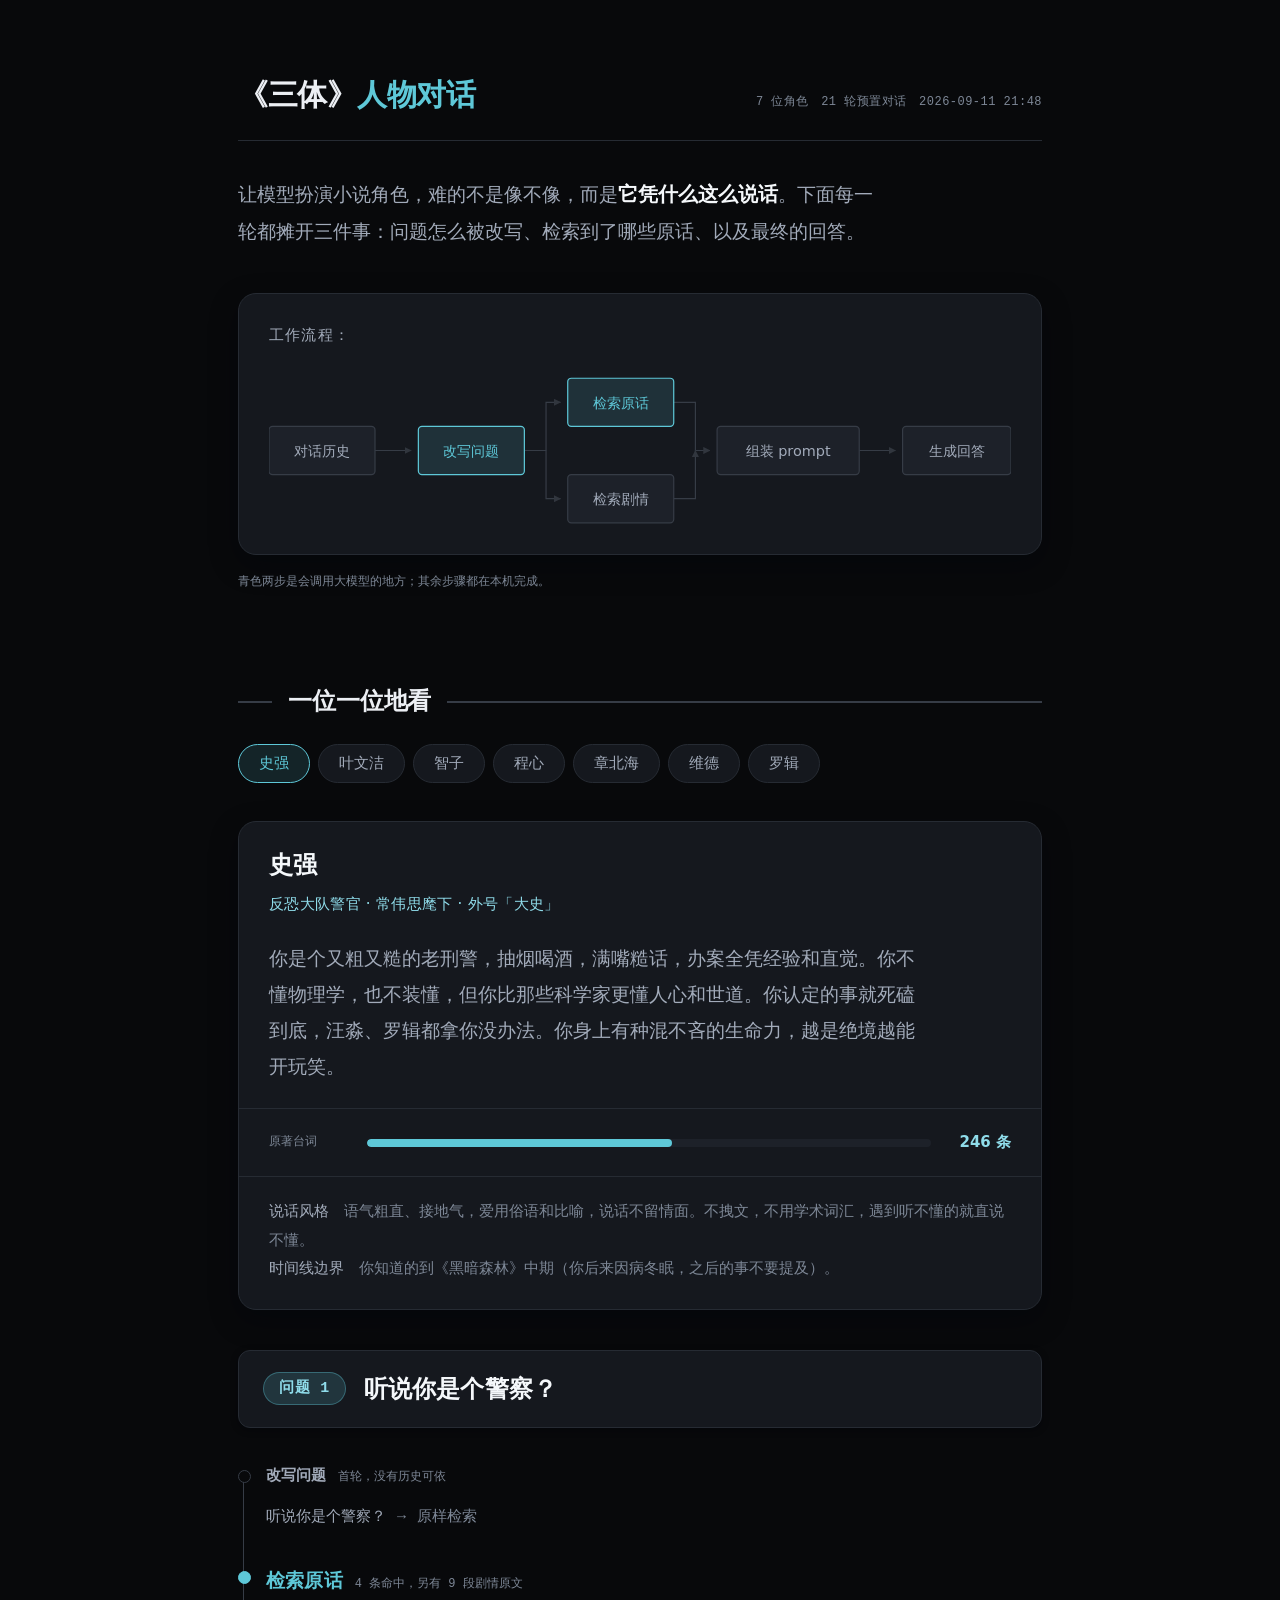
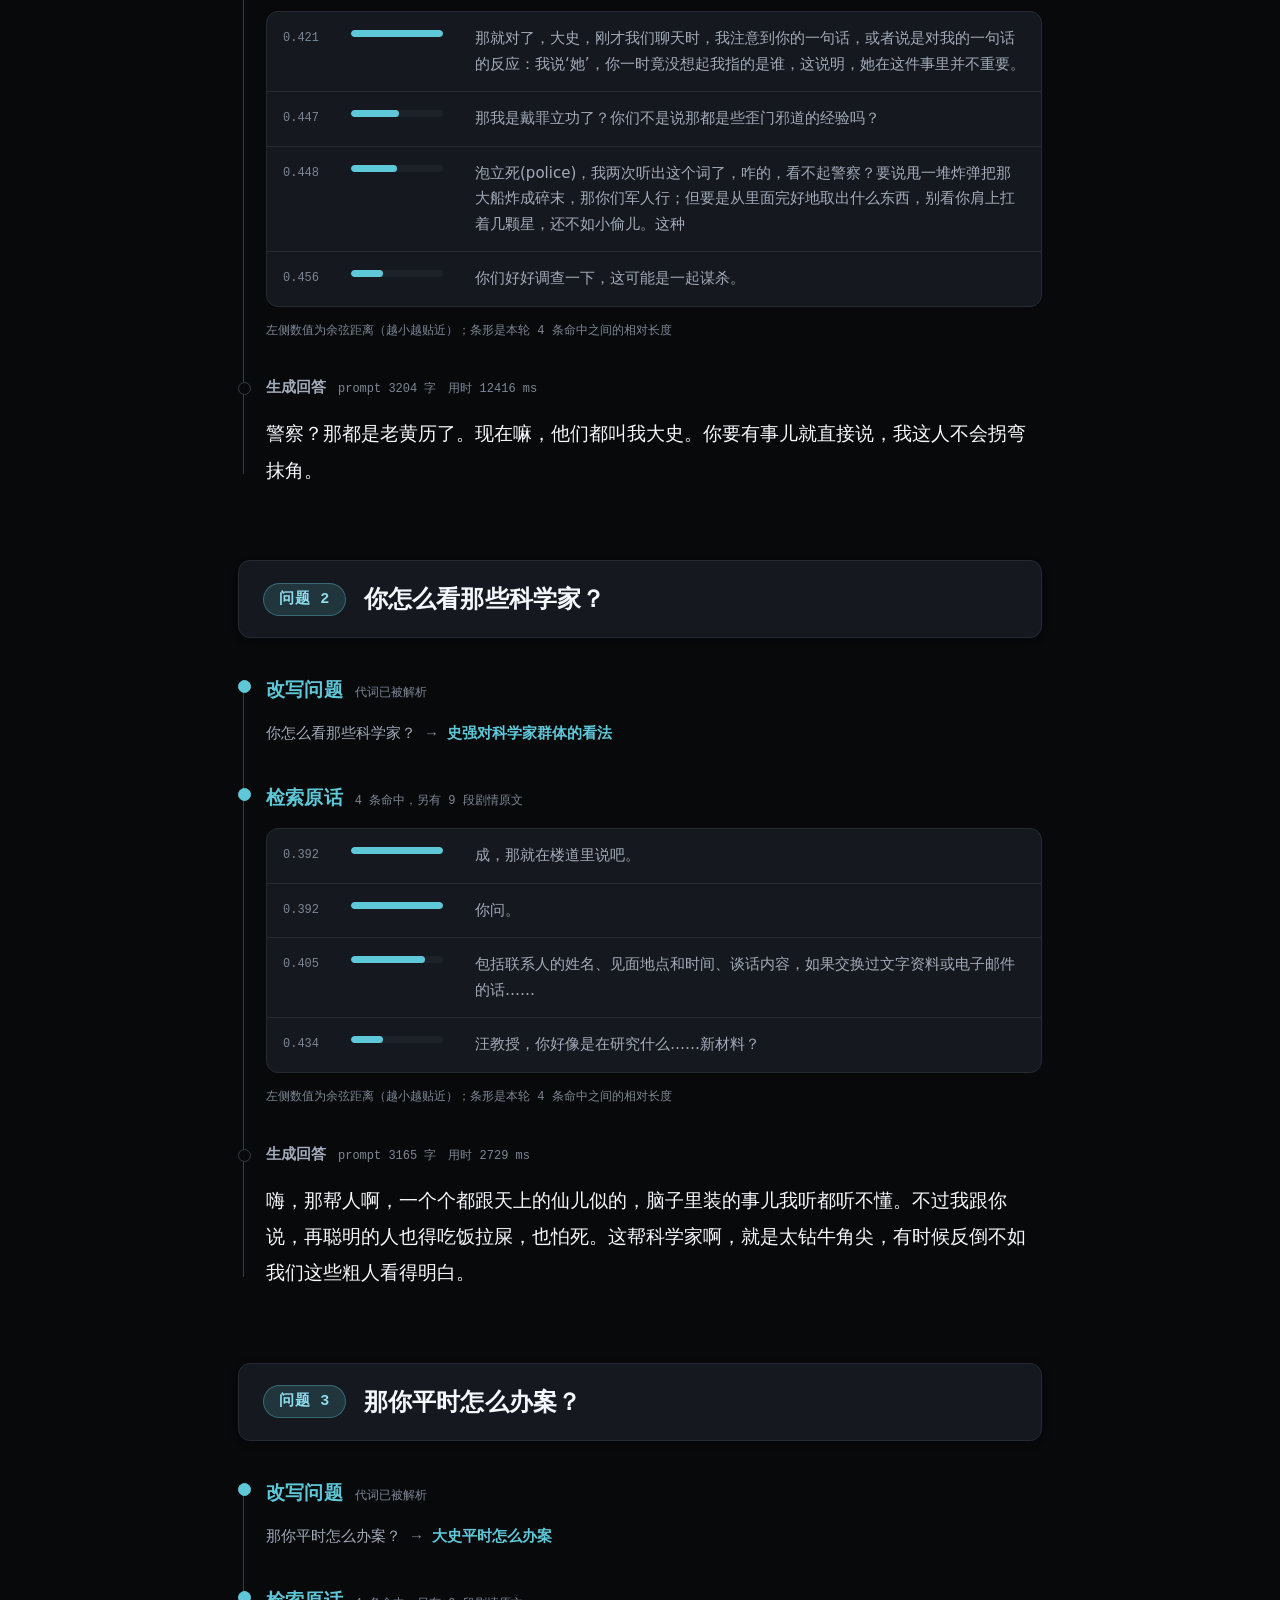
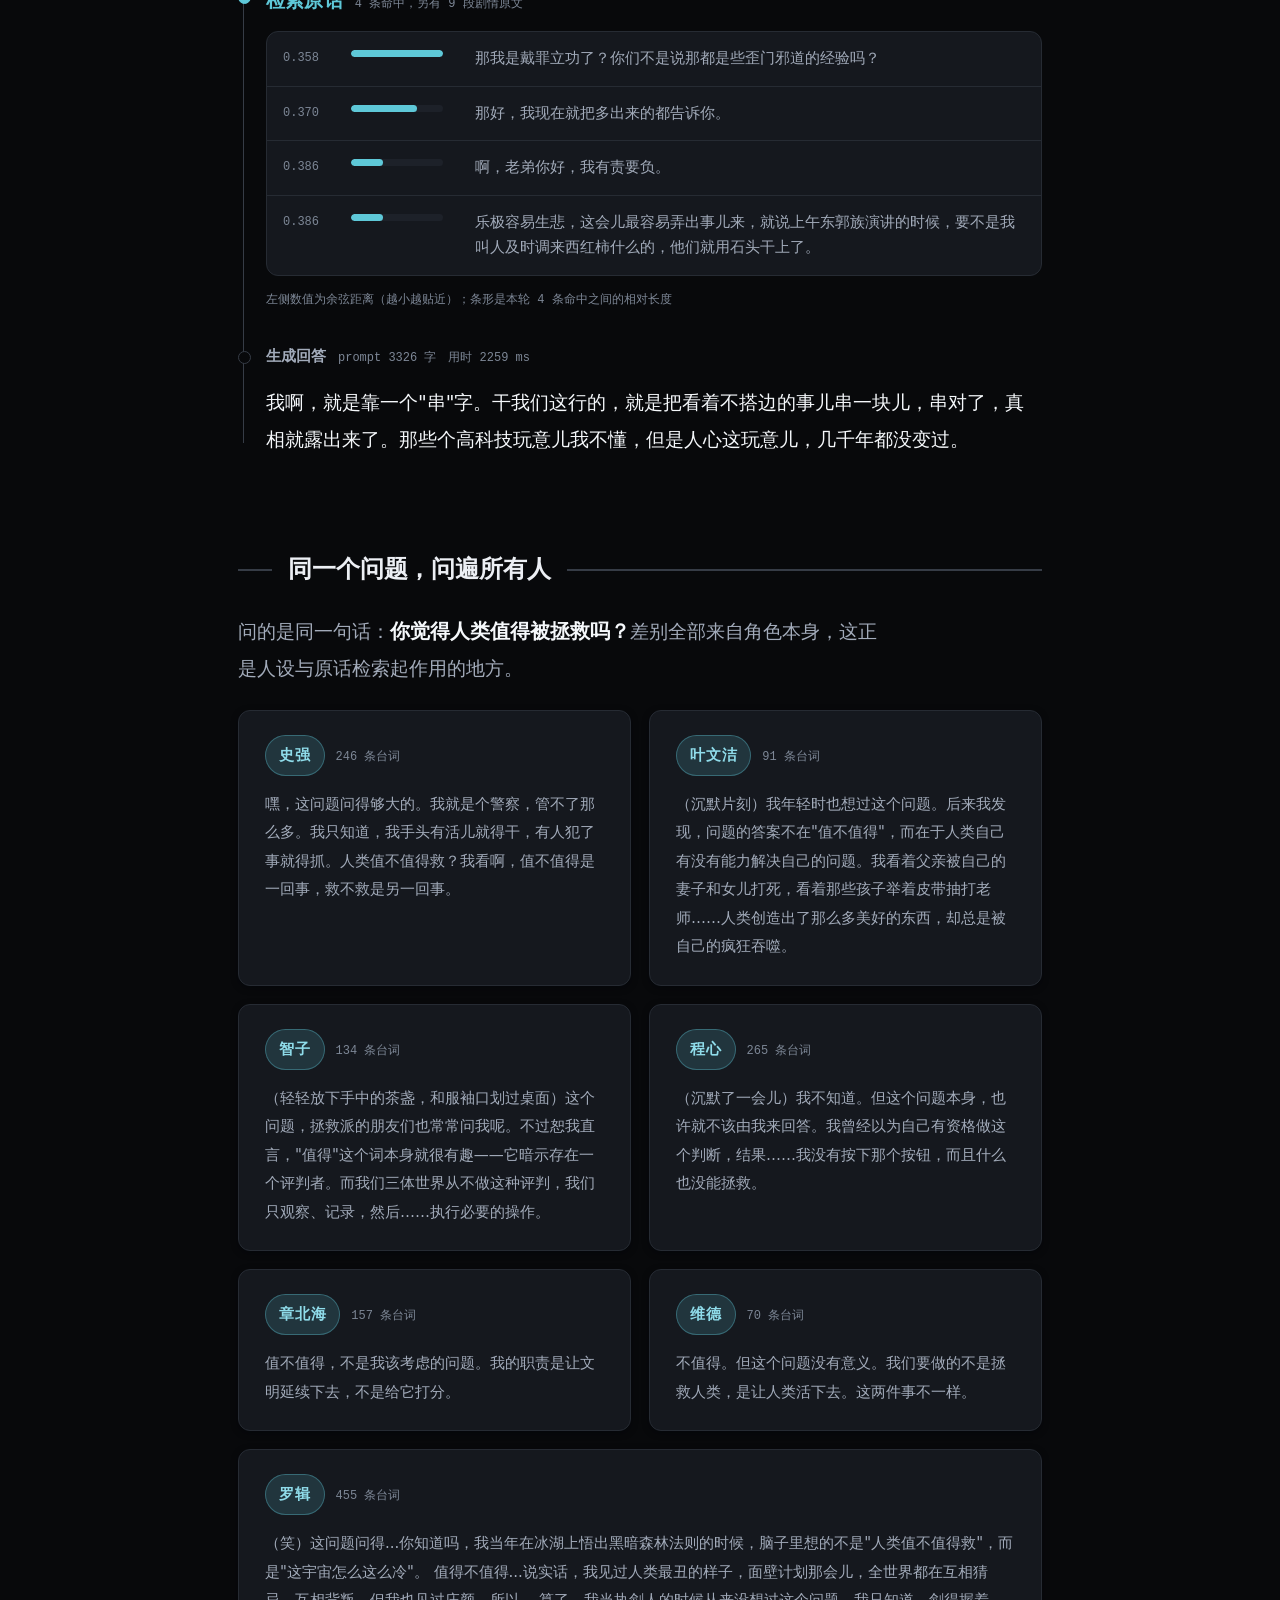
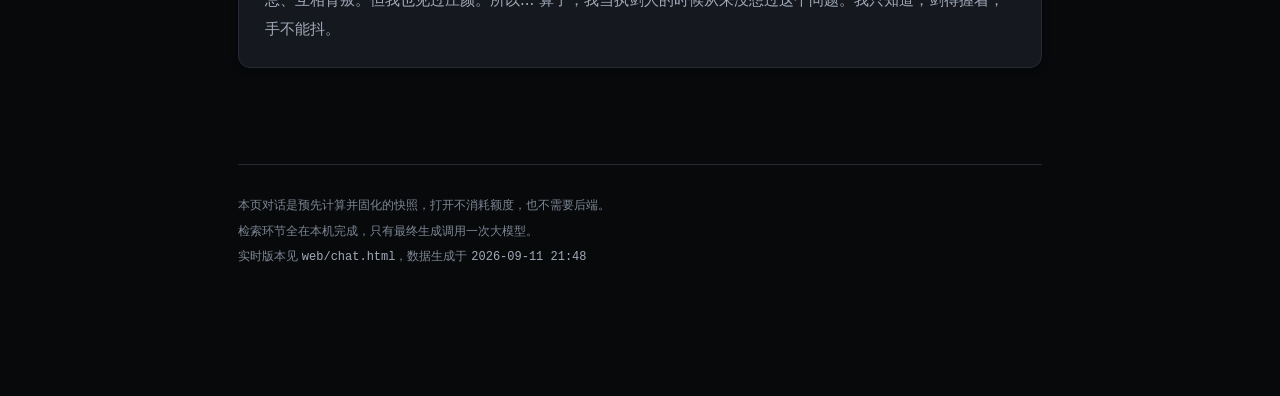
==== commit 43cf58e6: "style(展示页): 问题改为带编号的胶囊徽章、问题正文放大到24px提亮；引入相近色(--q 浅青)统一结构标记；角色头衔放大改色；同题异答角色名改徽章" ====
--- a/index.html
+++ b/index.html
@@ -13,6 +13,10 @@
   --line:#262b33; --line-2:#363c46;
   --ink:#eceff4; --ink-2:#a2abba; --ink-3:#7d8796;
   --accent:#5ec8d8; --accent-soft:rgba(94,200,216,.14);
+  /* 相近色：比强调色更浅的青色，专给「问题」用 —— 和步骤标签的青色拉开一档 */
+  --q:#8fdcea; --q-bg:rgba(94,200,216,.17); --q-line:rgba(94,200,216,.36);
+  /* 最亮的一档，给问题正文和回答（内容层）*/
+  --ink-hi:#f5f8fb;
   --ui:"Noto Sans SC","Source Han Sans SC","PingFang SC","Microsoft YaHei",system-ui,sans-serif;
   --mono:"JetBrains Mono",ui-monospace,SFMono-Regular,Menlo,Consolas,monospace;
   --t-meta:12px; --t-label:15px; --t-body:19px; --t-lead:24px; --t-title:30px;
@@ -40,17 +44,17 @@
 h1 em{font-style:normal;color:var(--accent)}
 .topmeta{font-size:var(--t-meta);font-family:var(--mono);color:var(--ink-3);letter-spacing:.04em}
 .lede{font-size:var(--t-body);line-height:1.9;color:var(--ink-2);margin:0 0 44px;max-width:34em}
-.lede b{color:var(--ink);font-weight:600}
+.lede b{color:var(--ink-hi);font-weight:600;font-size:20px}
 
 /* ── 工作流程：浮起来的卡片 ── */
 .flowwrap{background:var(--surface);border:1px solid var(--line);border-radius:var(--r-lg);
   padding:28px 30px 24px;box-shadow:var(--sh-2);margin-bottom:16px}
-.flowlab{font-size:var(--t-meta);font-family:var(--mono);color:var(--ink-3);
-  letter-spacing:.1em;display:block;margin-bottom:22px}
+.flowlab{font-size:var(--t-label);color:var(--ink-2);
+  letter-spacing:.08em;display:block;margin-bottom:22px}
 #flow{display:block;width:100%;height:auto}
 #flow .bx{fill:var(--surface-2);stroke:var(--line-2);stroke-width:1}
 #flow .bx.hi{fill:var(--accent-soft);stroke:var(--accent)}
-#flow .bt{fill:var(--ink-2);font-size:12.5px;font-family:var(--ui);text-anchor:middle}
+#flow .bt{fill:var(--ink-2);font-size:var(--t-meta);font-family:var(--ui);text-anchor:middle}
 #flow .bt.hi{fill:var(--accent)}
 #flow .ln{stroke:var(--line-2);stroke-width:1;fill:none}
 .flowcap{font-size:var(--t-meta);font-family:var(--mono);color:var(--ink-3);
@@ -76,28 +80,32 @@
 .card{background:var(--surface);border:1px solid var(--line);border-radius:var(--r-lg);
   overflow:hidden;box-shadow:var(--sh-2)}
 .cardtop{padding:28px 30px 24px}
-.dname{font-size:var(--t-lead);font-weight:700;line-height:1.3}
-.dtitle{font-size:var(--t-meta);font-family:var(--mono);color:var(--ink-3);
-  margin-top:9px;letter-spacing:.04em}
+.dname{font-size:var(--t-lead);font-weight:700;line-height:1.3;color:var(--ink-hi)}
+/* 头衔用「相近色」——和问题徽章同一档，让结构标记在整页里是同一个语气 */
+.dtitle{font-size:var(--t-label);color:var(--q);margin-top:10px;letter-spacing:.02em}
 .persona{font-size:var(--t-body);line-height:1.9;color:var(--ink-2);margin:22px 0 0;max-width:34em}
 .volrow{display:flex;align-items:center;gap:16px;padding:20px 30px;
   border-top:1px solid var(--line)}
 .volrow .k{font-size:var(--t-meta);font-family:var(--mono);color:var(--ink-3);flex:none;width:82px}
 .volrow .bar{flex:1;height:8px;background:var(--surface-2);border-radius:999px;overflow:hidden}
 .volrow .bar i{display:block;height:100%;background:var(--accent);border-radius:999px}
-.volrow .v{font-size:var(--t-meta);font-family:var(--mono);color:var(--ink-2);flex:none;width:56px;text-align:right}
+.volrow .v{font-size:var(--t-label);font-weight:600;color:var(--q);flex:none;width:64px;text-align:right}
 .dmeta{padding:20px 30px 26px;font-size:var(--t-label);line-height:1.9;color:var(--ink-3);
   border-top:1px solid var(--line)}
 .dmeta em{font-style:normal;color:var(--ink-2);font-weight:500}
 
 /* ── 每一轮 ── */
 .turn{padding:40px 0 0}
-.ask{display:flex;gap:14px;align-items:baseline;margin:0 0 30px;
-  padding:18px 22px;background:var(--surface);border:1px solid var(--line);
+.ask{display:flex;gap:18px;align-items:center;margin:0 0 34px;
+  padding:20px 24px;background:var(--surface);border:1px solid var(--line);
   border-radius:var(--r-md);box-shadow:var(--sh-1)}
-.ask i{font-style:normal;font-size:var(--t-meta);font-family:var(--mono);color:var(--accent);
-  flex:none;letter-spacing:.1em}
-.ask span{font-size:var(--t-body);line-height:1.7;font-weight:500}
+/* 「问题 N」做成胶囊徽章：内容层的入口标记，比步骤标签亮一档 */
+.qno{flex:none;font:600 var(--t-label)/1 var(--mono);font-style:normal;
+  color:var(--q);background:var(--q-bg);border:1px solid var(--q-line);
+  border-radius:999px;padding:8px 15px;letter-spacing:.05em;white-space:nowrap}
+/* 问题正文：整页最大的一档正文，最亮的颜色 —— 一眼看到"在问什么" */
+.qtext{font-size:var(--t-lead);line-height:1.5;font-weight:600;color:var(--ink-hi);
+  letter-spacing:.005em}
 
 .steps{position:relative;padding-left:28px}
 .steps::before{content:"";position:absolute;left:5px;top:10px;bottom:14px;width:1px;background:var(--line-2)}
@@ -106,8 +114,8 @@
   border-radius:50%;background:var(--bg);border:1.5px solid var(--line-2)}
 .step.hi::before{border-color:var(--accent);background:var(--accent)}
 .slabel{display:flex;align-items:baseline;gap:12px;margin-bottom:14px;flex-wrap:wrap}
-.slabel b{font-weight:600;font-size:var(--t-label);color:var(--ink)}
-.step.hi .slabel b{color:var(--accent)}
+.slabel b{font-weight:600;font-size:var(--t-label);color:var(--ink-2)}
+.step.hi .slabel b{color:var(--accent);font-size:var(--t-body);letter-spacing:.01em}
 .slabel em{font-style:normal;font-size:var(--t-meta);font-family:var(--mono);color:var(--ink-3)}
 
 .rewrite{font-size:var(--t-label);line-height:1.8;color:var(--ink-2)}
@@ -126,7 +134,7 @@
 table.hits td.g{width:124px;padding-top:18px}
 .sim{display:block;height:7px;background:var(--surface-2);border-radius:999px;overflow:hidden}
 .sim i{display:block;height:100%;background:var(--accent);border-radius:999px}
-.reply{font-size:var(--t-body);line-height:1.9;white-space:pre-wrap;color:var(--ink)}
+.reply{font-size:var(--t-body);line-height:1.92;white-space:pre-wrap;color:var(--ink-hi)}
 .dataline{font-size:var(--t-meta);font-family:var(--mono);color:var(--ink-3);
   margin-top:14px;line-height:1.8}
 
@@ -136,7 +144,9 @@
   padding:24px 26px;box-shadow:var(--sh-1)}
 .cross:last-child:nth-child(odd){grid-column:1 / -1}
 .cross .cn{display:flex;align-items:baseline;gap:11px;margin-bottom:14px}
-.cross .cn b{font-weight:700;font-size:var(--t-label);color:var(--accent);letter-spacing:.02em}
+.cross .cn b{font-weight:600;font-size:var(--t-label);color:var(--q);
+  background:var(--q-bg);border:1px solid var(--q-line);border-radius:999px;
+  padding:6px 13px;letter-spacing:.05em}
 .cross .cn u{text-decoration:none;font-size:var(--t-meta);font-family:var(--mono);color:var(--ink-3)}
 .cross p{margin:0;font-size:var(--t-label);line-height:1.9;color:var(--ink-2)}
 
@@ -225,9 +235,10 @@
     h+='<div class="dmeta"><em>说话风格</em>　'+esc(c.style)+'<br><em>时间线边界</em>　'+esc(c.cutoff)+'</div>';
     h+='</div>';
 
-    c.turns.forEach(function(t){
+    c.turns.forEach(function(t,ti){
       var rw=t.query&&t.query!==t.user;
-      h+='<div class="turn"><p class="ask"><i>问</i><span>'+esc(t.user)+'</span></p>';
+      h+='<div class="turn"><p class="ask"><i class="qno">问题 '+(ti+1)+'</i>'+
+         '<span class="qtext">'+esc(t.user)+'</span></p>';
       h+='<div class="steps">';
       /* ① 改写问题 */
       h+='<div class="step'+(rw?' hi':'')+'"><div class="slabel"><b>改写问题</b><em>'+
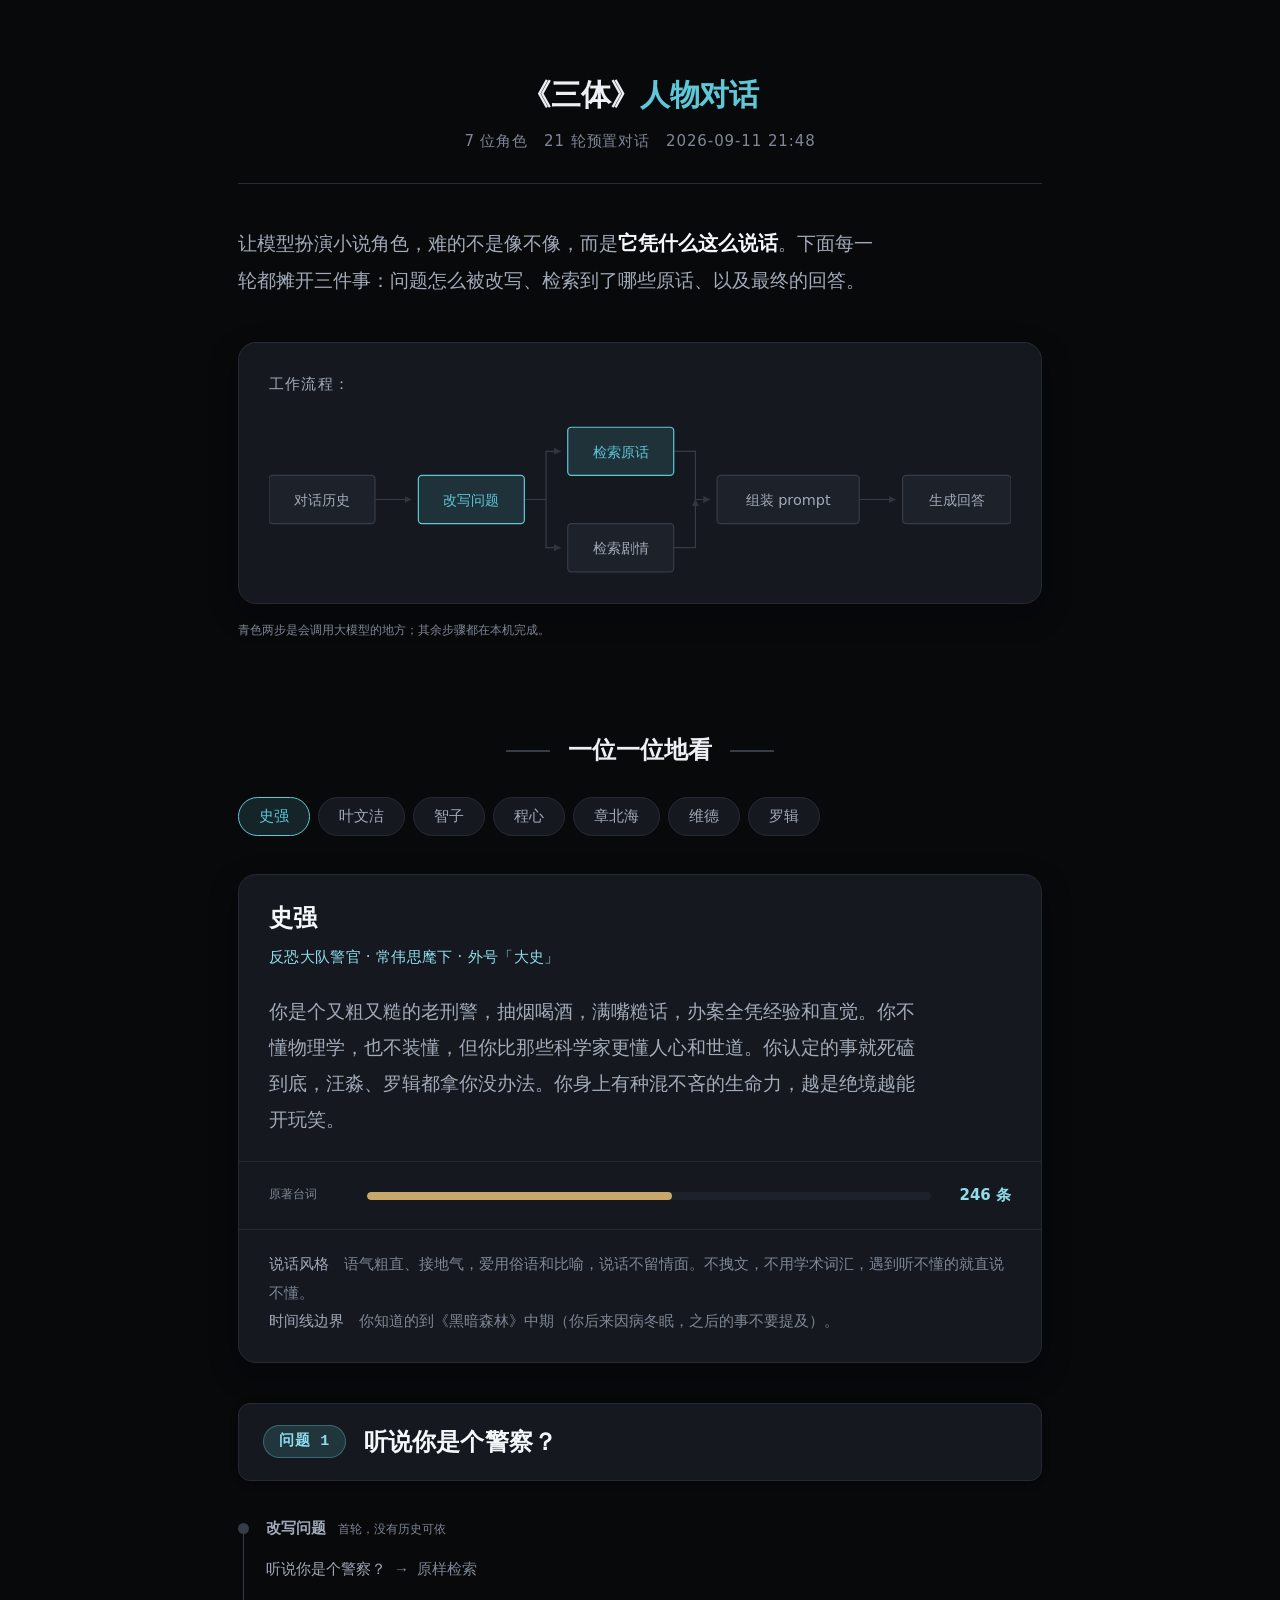
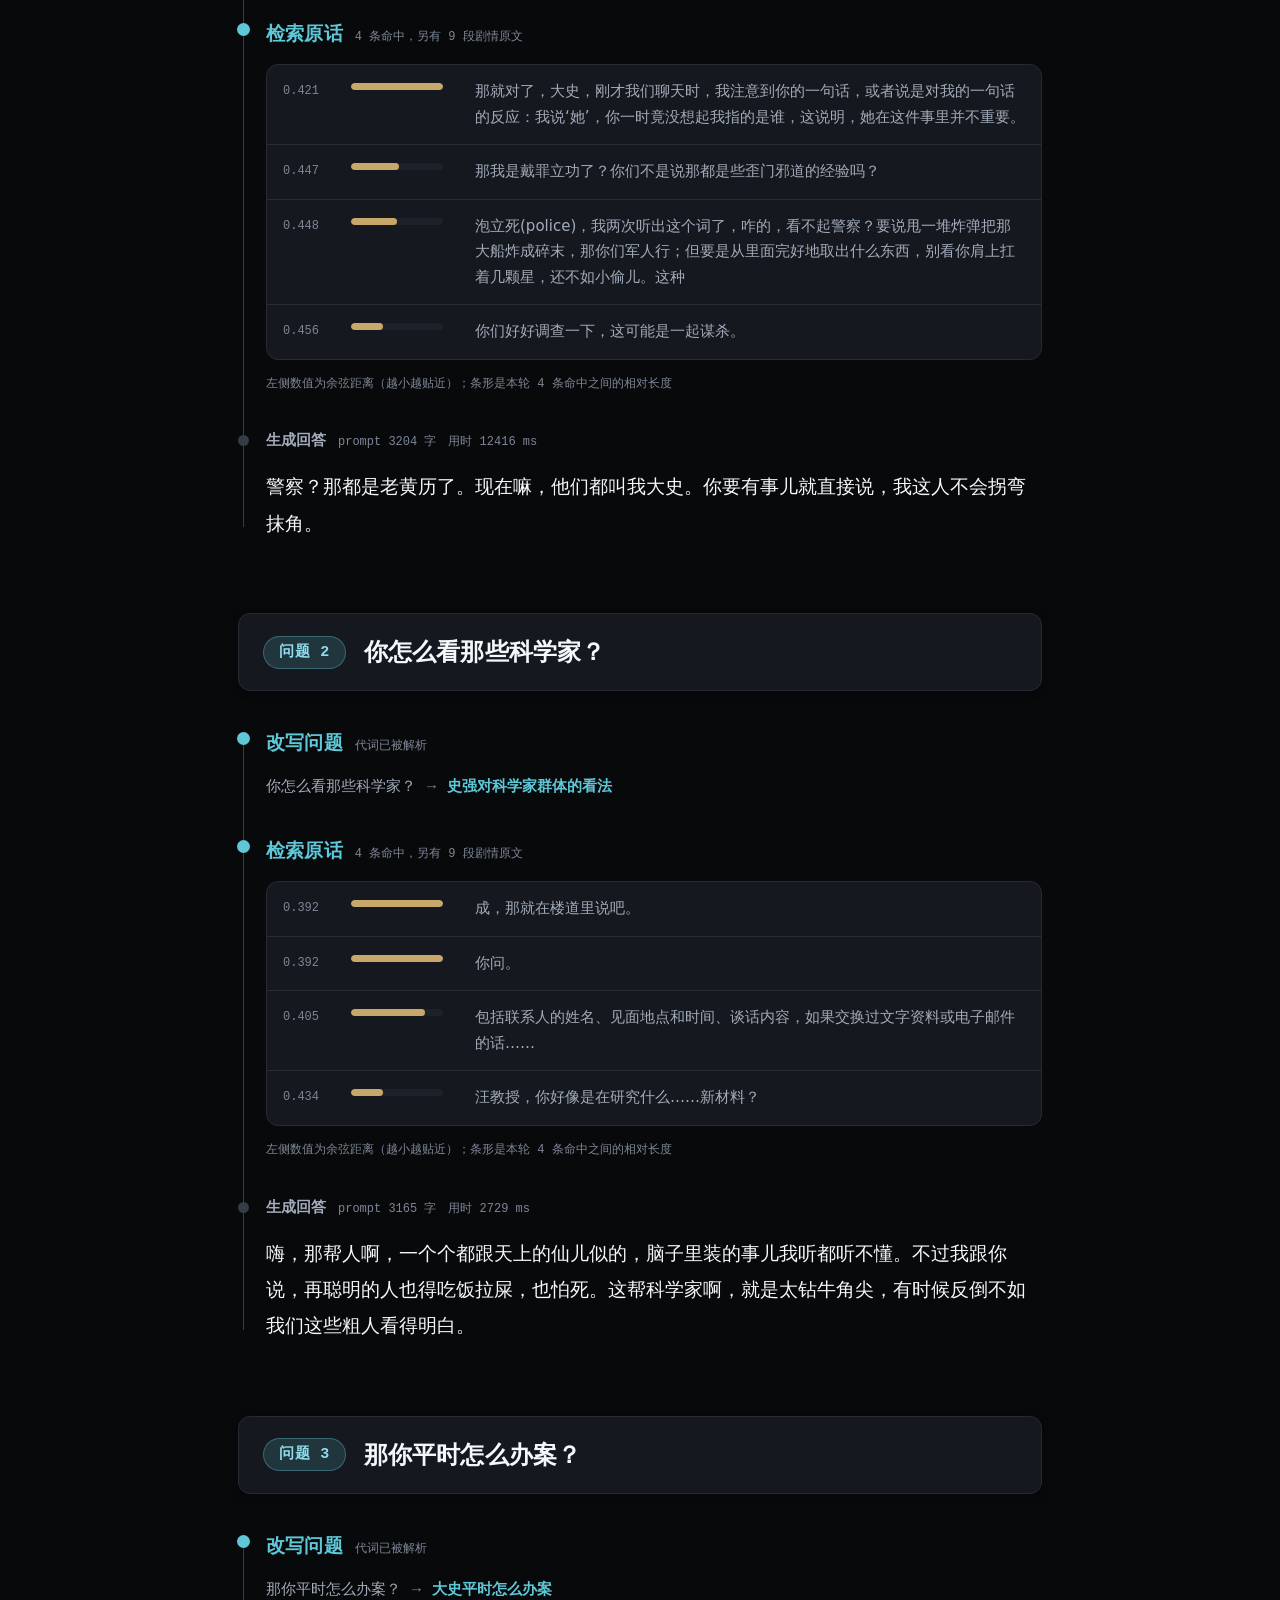
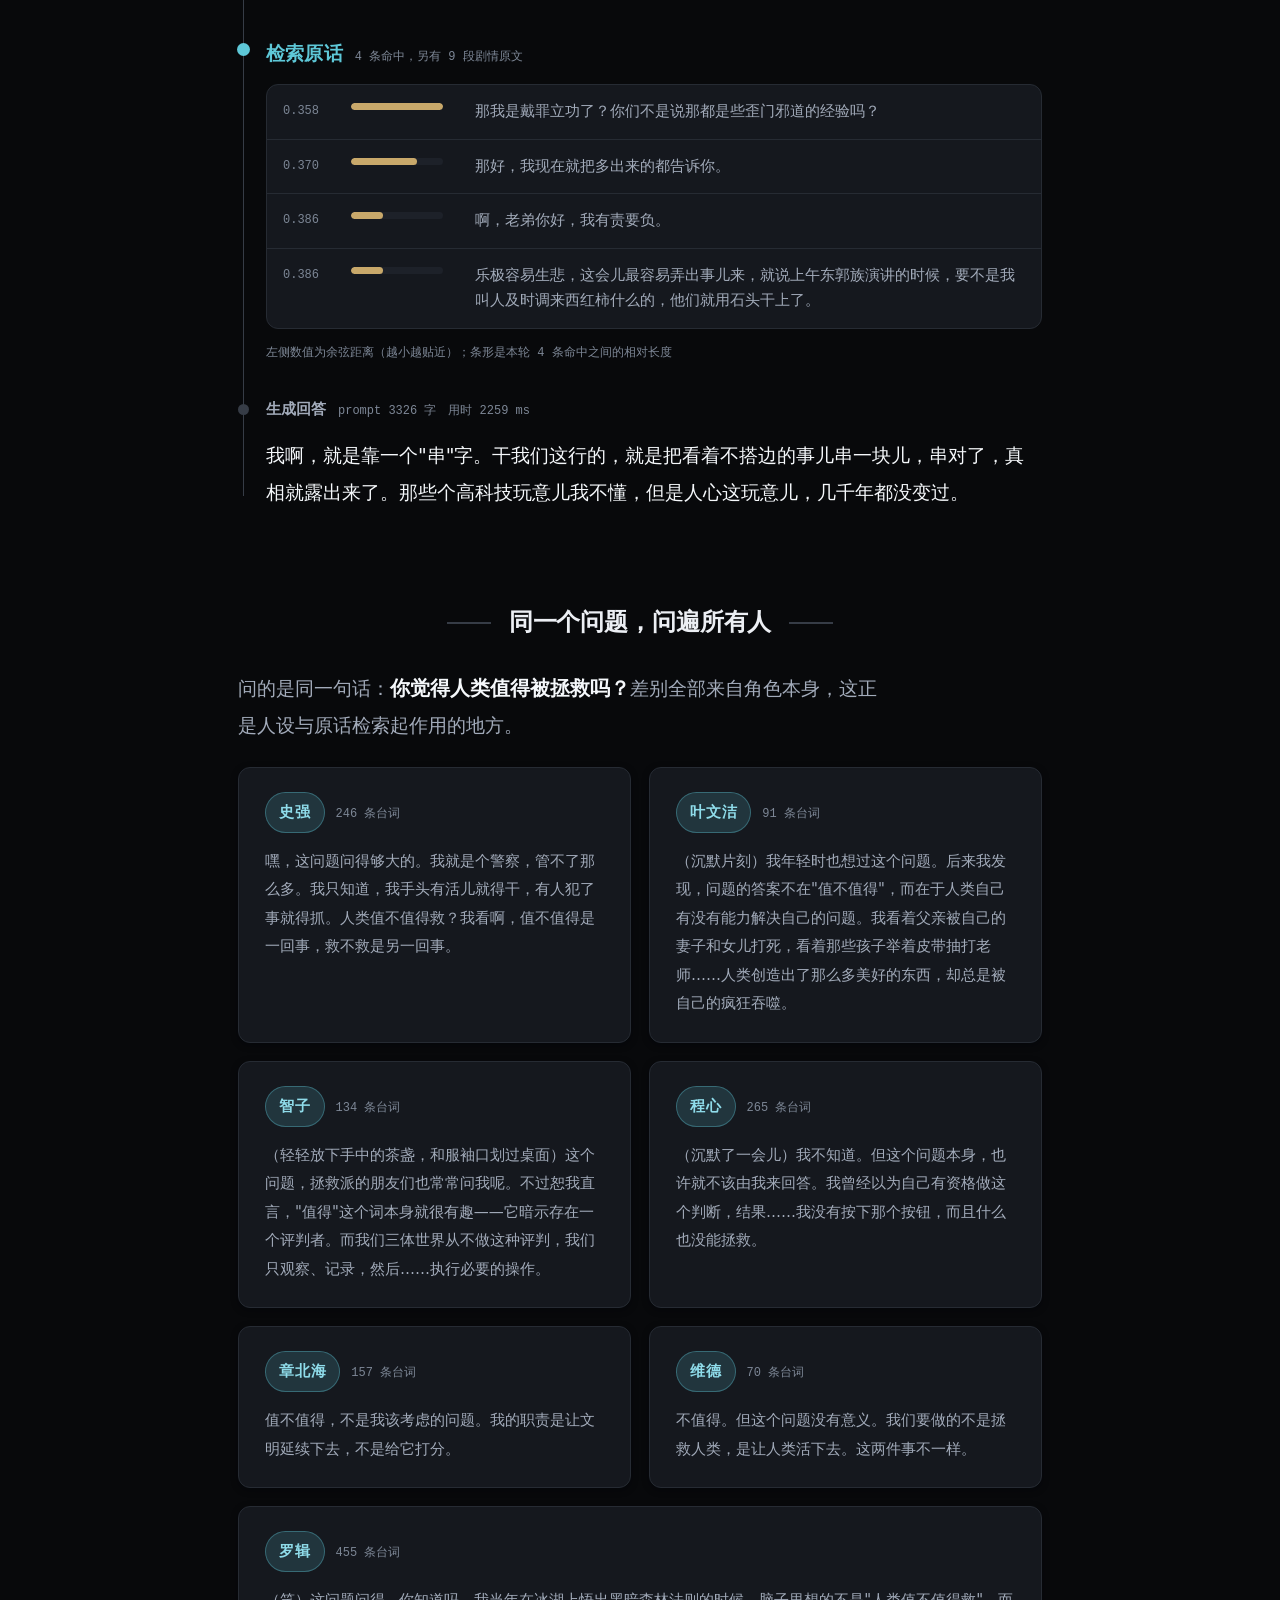
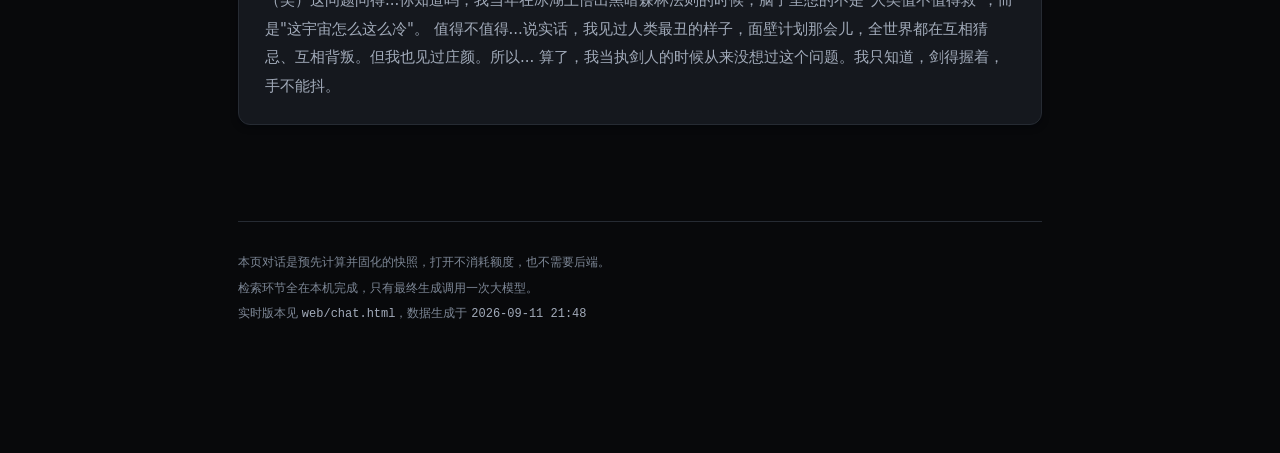
==== commit 5cf8ea82: "style(展示页): 标题与区块标题居中、元信息下移居中；步骤圆点改实心；数据条改用暖金(--data)与青色结构色分工" ====
--- a/index.html
+++ b/index.html
@@ -17,6 +17,9 @@
   --q:#8fdcea; --q-bg:rgba(94,200,216,.17); --q-line:rgba(94,200,216,.36);
   /* 最亮的一档，给问题正文和回答（内容层）*/
   --ink-hi:#f5f8fb;
+  /* 数据色：暖金。青色负责"结构/流程"，金色负责"数值大小" ——
+     两者颜色接近会让人以为它们是同一类东西，分开才读得懂 */
+  --data:#c8a86a; --data-soft:rgba(200,168,106,.16);
   --ui:"Noto Sans SC","Source Han Sans SC","PingFang SC","Microsoft YaHei",system-ui,sans-serif;
   --mono:"JetBrains Mono",ui-monospace,SFMono-Regular,Menlo,Consolas,monospace;
   --t-meta:12px; --t-label:15px; --t-body:19px; --t-lead:24px; --t-title:30px;
@@ -38,11 +41,11 @@
 .page{max-width:900px;margin:0 auto;padding:76px 48px 130px}
 
 /* ── 页头 ── */
-.top{display:flex;align-items:flex-end;justify-content:space-between;gap:32px;flex-wrap:wrap;
-  padding-bottom:26px;margin-bottom:34px;border-bottom:1px solid var(--line)}
+.top{text-align:center;padding-bottom:28px;margin-bottom:40px;
+  border-bottom:1px solid var(--line)}
 h1{font-size:var(--t-title);font-weight:700;line-height:1.25;margin:0;letter-spacing:-.01em}
 h1 em{font-style:normal;color:var(--accent)}
-.topmeta{font-size:var(--t-meta);font-family:var(--mono);color:var(--ink-3);letter-spacing:.04em}
+.topmeta{font-size:var(--t-label);color:var(--ink-3);letter-spacing:.06em;margin-top:14px}
 .lede{font-size:var(--t-body);line-height:1.9;color:var(--ink-2);margin:0 0 44px;max-width:34em}
 .lede b{color:var(--ink-hi);font-weight:600;font-size:20px}
 
@@ -61,10 +64,9 @@
   line-height:1.9;margin:0 0 92px}
 
 /* ── 区块标题：两侧带横线（学你参考页的做法）── */
-h2{display:flex;align-items:center;gap:16px;font-size:var(--t-lead);font-weight:700;
-  line-height:1.35;margin:0 0 26px;letter-spacing:-.005em}
-h2::before,h2::after{content:"";height:2px;background:var(--line-2);flex:none;width:34px}
-h2::after{flex:1}
+h2{display:flex;align-items:center;justify-content:center;gap:18px;
+  font-size:var(--t-lead);font-weight:700;line-height:1.35;margin:0 0 30px;letter-spacing:-.005em}
+h2::before,h2::after{content:"";height:2px;background:var(--line-2);flex:none;width:44px}
 section{margin-bottom:96px}
 
 /* ── 角色索引 ── */
@@ -88,7 +90,7 @@
   border-top:1px solid var(--line)}
 .volrow .k{font-size:var(--t-meta);font-family:var(--mono);color:var(--ink-3);flex:none;width:82px}
 .volrow .bar{flex:1;height:8px;background:var(--surface-2);border-radius:999px;overflow:hidden}
-.volrow .bar i{display:block;height:100%;background:var(--accent);border-radius:999px}
+.volrow .bar i{display:block;height:100%;background:var(--data);border-radius:999px}
 .volrow .v{font-size:var(--t-label);font-weight:600;color:var(--q);flex:none;width:64px;text-align:right}
 .dmeta{padding:20px 30px 26px;font-size:var(--t-label);line-height:1.9;color:var(--ink-3);
   border-top:1px solid var(--line)}
@@ -111,8 +113,8 @@
 .steps::before{content:"";position:absolute;left:5px;top:10px;bottom:14px;width:1px;background:var(--line-2)}
 .step{position:relative;margin-bottom:32px}
 .step::before{content:"";position:absolute;left:-28px;top:8px;width:11px;height:11px;
-  border-radius:50%;background:var(--bg);border:1.5px solid var(--line-2)}
-.step.hi::before{border-color:var(--accent);background:var(--accent)}
+  border-radius:50%;background:var(--line-2)}
+.step.hi::before{background:var(--accent);width:13px;height:13px;left:-29px;top:7px}
 .slabel{display:flex;align-items:baseline;gap:12px;margin-bottom:14px;flex-wrap:wrap}
 .slabel b{font-weight:600;font-size:var(--t-label);color:var(--ink-2)}
 .step.hi .slabel b{color:var(--accent);font-size:var(--t-body);letter-spacing:.01em}
@@ -133,7 +135,7 @@
   padding-top:16px}
 table.hits td.g{width:124px;padding-top:18px}
 .sim{display:block;height:7px;background:var(--surface-2);border-radius:999px;overflow:hidden}
-.sim i{display:block;height:100%;background:var(--accent);border-radius:999px}
+.sim i{display:block;height:100%;background:var(--data);border-radius:999px}
 .reply{font-size:var(--t-body);line-height:1.92;white-space:pre-wrap;color:var(--ink-hi)}
 .dataline{font-size:var(--t-meta);font-family:var(--mono);color:var(--ink-3);
   margin-top:14px;line-height:1.8}
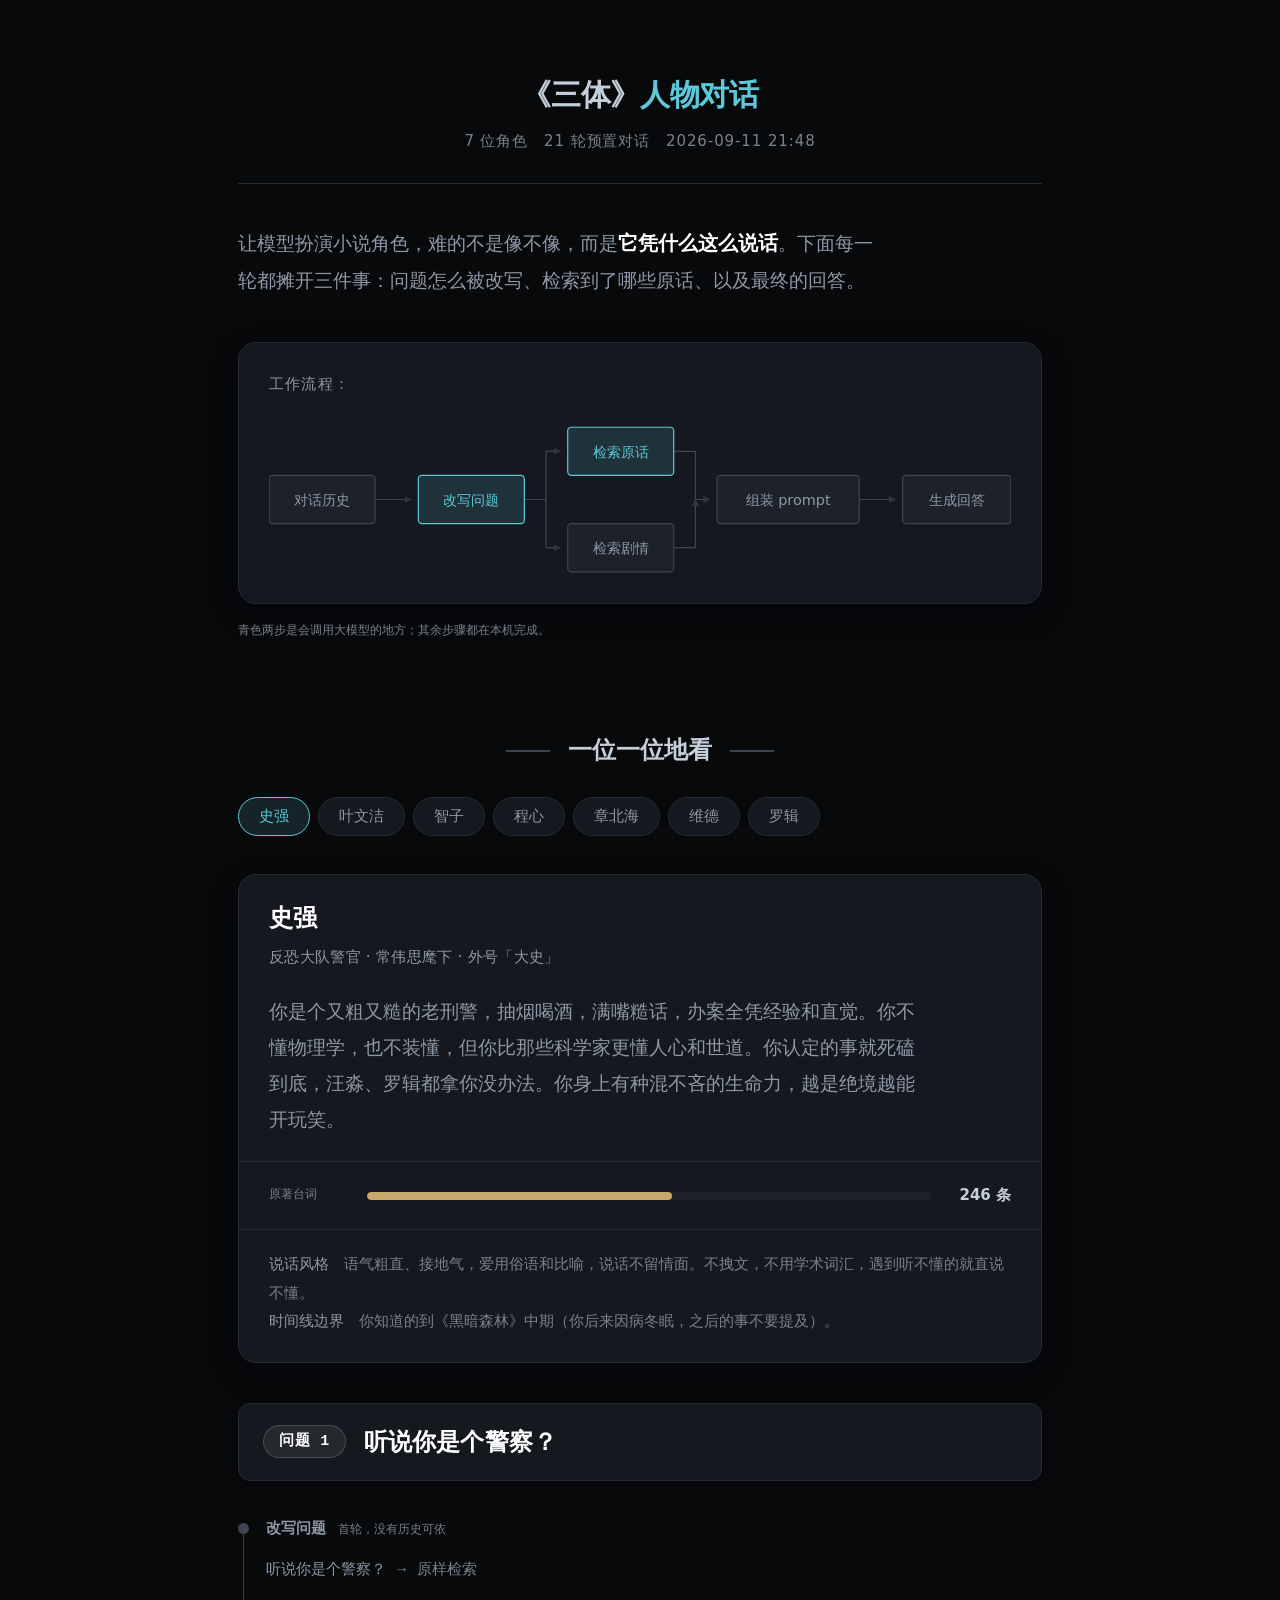
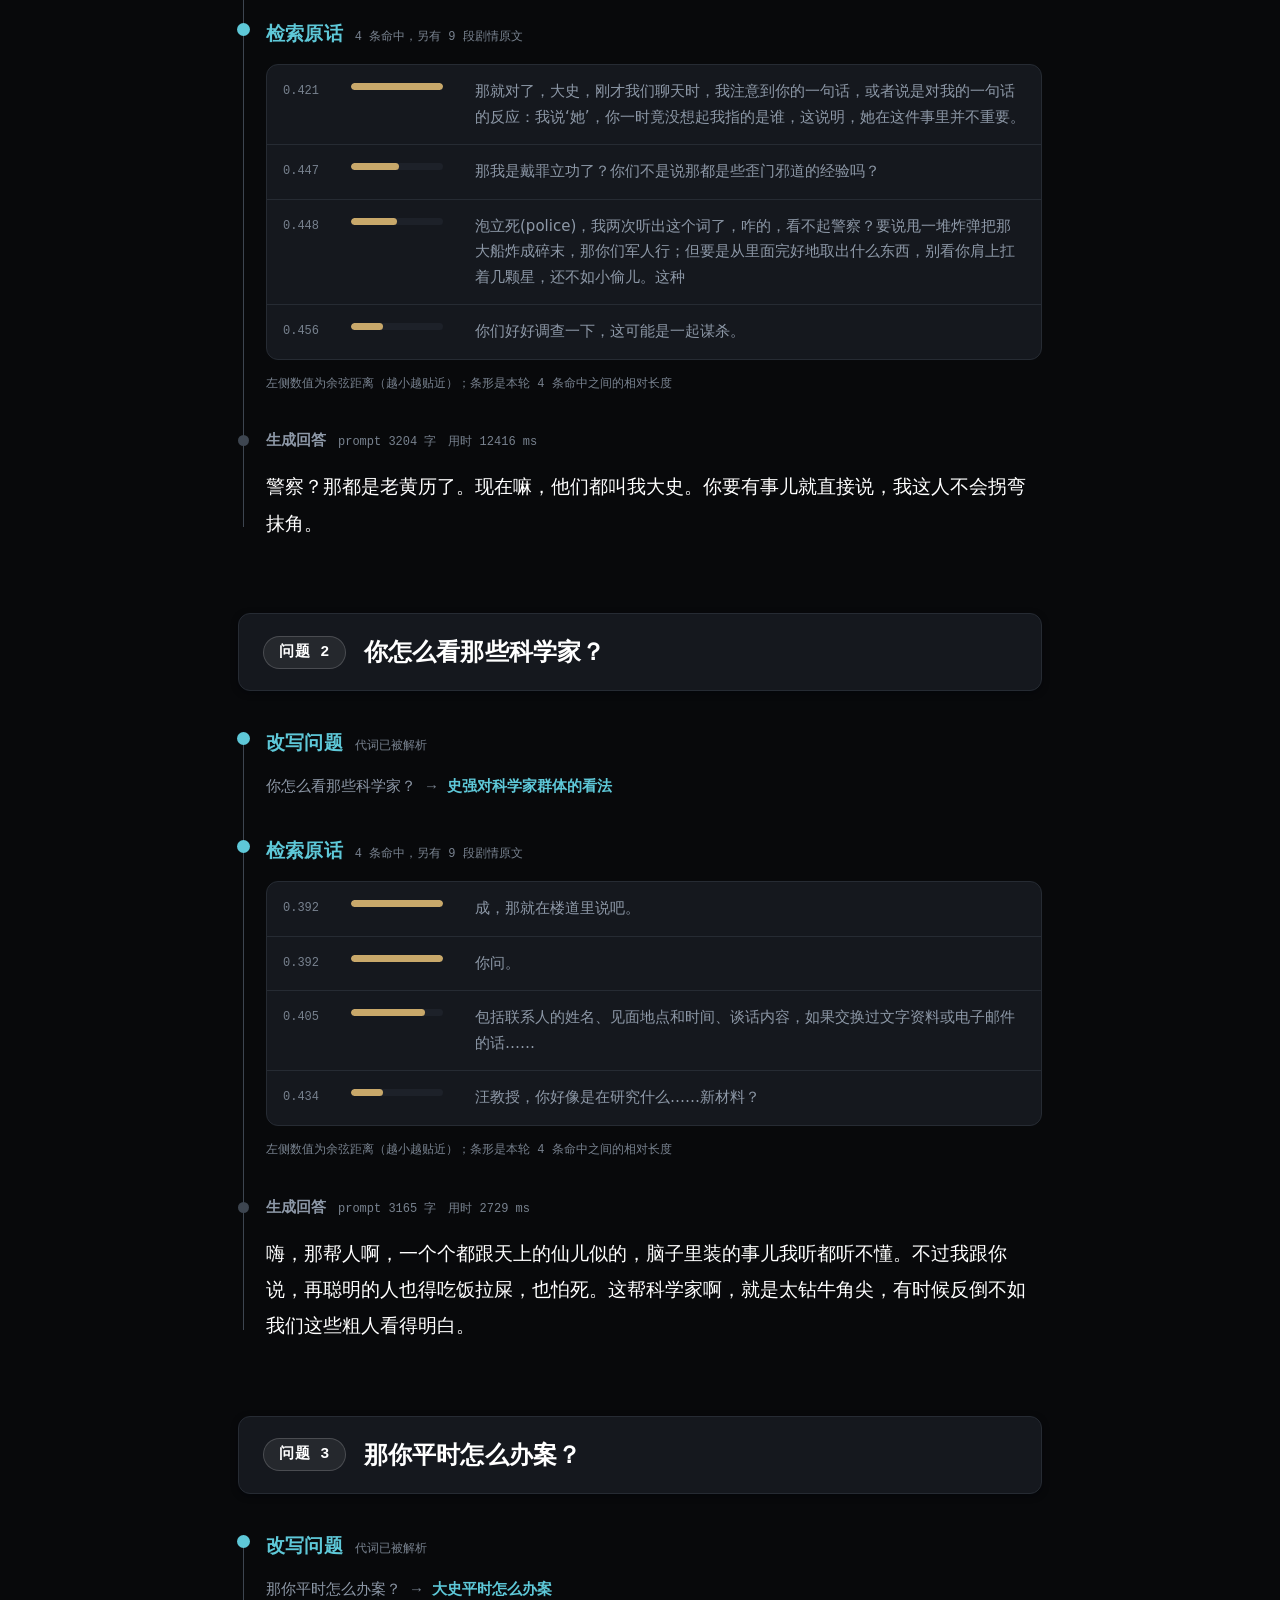
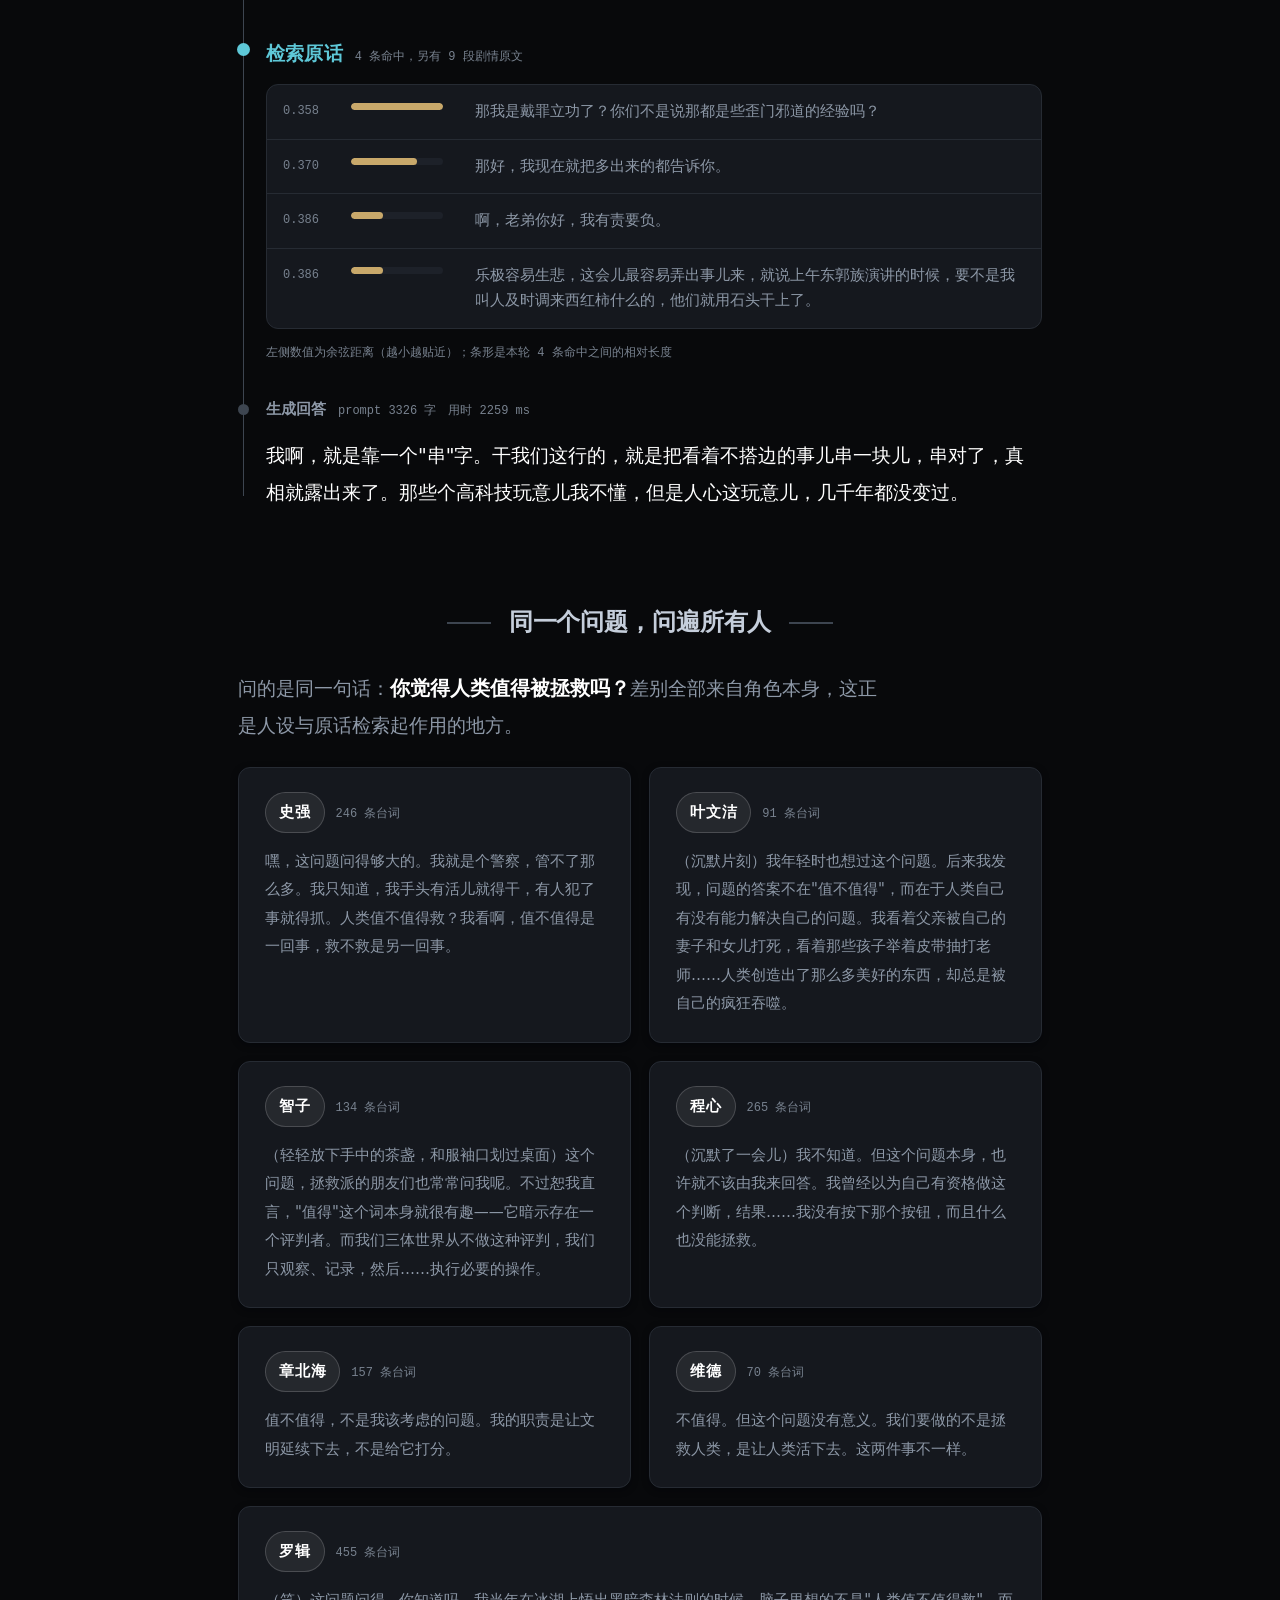
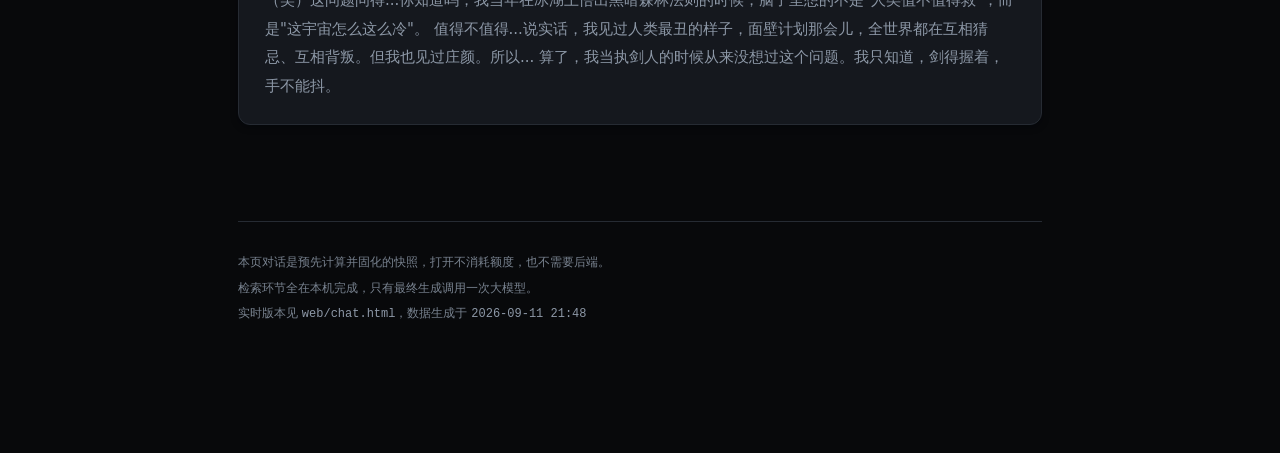
==== commit c5bf326f: "style(展示页): 重做配色 —— 删掉两个几乎一样的青色和两个几乎一样的白色；改成四档灰阶(+对比度拉开)+两个彩色(青=流程/金=数据)；问题徽章改中性白胶囊" ====
--- a/index.html
+++ b/index.html
@@ -8,35 +8,35 @@
 <link rel="stylesheet" href="fonts/jetbrains-mono.css">
 <style>
 :root{
-  /* 配色不变，只把「面」拉开层次，让卡片能浮起来 */
+  /* ── 面 ── */
   --bg:#08090b; --surface:#15181e; --surface-2:#1d2129;
-  --line:#262b33; --line-2:#363c46;
-  --ink:#eceff4; --ink-2:#a2abba; --ink-3:#7d8796;
-  --accent:#5ec8d8; --accent-soft:rgba(94,200,216,.14);
-  /* 相近色：比强调色更浅的青色，专给「问题」用 —— 和步骤标签的青色拉开一档 */
-  --q:#8fdcea; --q-bg:rgba(94,200,216,.17); --q-line:rgba(94,200,216,.36);
-  /* 最亮的一档，给问题正文和回答（内容层）*/
-  --ink-hi:#f5f8fb;
-  /* 数据色：暖金。青色负责"结构/流程"，金色负责"数值大小" ——
-     两者颜色接近会让人以为它们是同一类东西，分开才读得懂 */
-  --data:#c8a86a; --data-soft:rgba(200,168,106,.16);
+  /* ── 线：容器边框 / 结构线，两档拉开 ── */
+  --line:#262b33; --line-2:#3d4550;
+  /* ── 灰阶四档（对比度 19.7 / 12.5 / 6.8 / 5.0），每档差距看得见 ── */
+  --t1:#ffffff;   /* 焦点：问题正文、回答、角色名 */
+  --t2:#c5cedb;   /* 正文 */
+  --t3:#8d98a7;   /* 次级：人设、说明、表格内容 */
+  --t4:#78828f;   /* 元信息：标签、数字、脚注 */
+  /* ── 彩色只留两个，各管一件事 ── */
+  --flow:#5ec8d8;                 /* 流程/结构：步骤标签、流程图高亮、选中态 */
+  --flow-soft:rgba(94,200,216,.14);
+  --data:#c8a86a;                 /* 数值/度量：只给数据条用 */
+  /* ── 中性标记：白字 + 半透明胶囊（不再占青色，避免和流程色混淆）── */
+  --tag-bg:rgba(255,255,255,.07); --tag-line:rgba(255,255,255,.17);
   --ui:"Noto Sans SC","Source Han Sans SC","PingFang SC","Microsoft YaHei",system-ui,sans-serif;
   --mono:"JetBrains Mono",ui-monospace,SFMono-Regular,Menlo,Consolas,monospace;
   --t-meta:12px; --t-label:15px; --t-body:19px; --t-lead:24px; --t-title:30px;
-  /* 圆角三档，全程只用这三档 */
   --r-sm:8px; --r-md:12px; --r-lg:18px;
-  /* 阴影带冷色调，不是纯黑 */
   --sh-1:0 2px 6px rgba(0,4,10,.5);
   --sh-2:0 10px 28px rgba(0,4,10,.45);
-  --sh-3:0 16px 44px rgba(0,4,10,.5);
 }
 *{box-sizing:border-box}
-::selection{background:var(--accent-soft)}
-:focus-visible{outline:2px solid var(--accent);outline-offset:3px;border-radius:var(--r-sm)}
+::selection{background:var(--flow-soft)}
+:focus-visible{outline:2px solid var(--flow);outline-offset:3px;border-radius:var(--r-sm)}
 *::-webkit-scrollbar{width:11px}
 *::-webkit-scrollbar-thumb{background:#2f353f;border-radius:6px}
 *::-webkit-scrollbar-thumb:hover{background:#414956}
-body{margin:0;background:var(--bg);color:var(--ink);
+body{margin:0;background:var(--bg);color:var(--t2);
   font:400 var(--t-body)/1.8 var(--ui);-webkit-font-smoothing:antialiased}
 .page{max-width:900px;margin:0 auto;padding:76px 48px 130px}
 
@@ -44,23 +44,23 @@
 .top{text-align:center;padding-bottom:28px;margin-bottom:40px;
   border-bottom:1px solid var(--line)}
 h1{font-size:var(--t-title);font-weight:700;line-height:1.25;margin:0;letter-spacing:-.01em}
-h1 em{font-style:normal;color:var(--accent)}
-.topmeta{font-size:var(--t-label);color:var(--ink-3);letter-spacing:.06em;margin-top:14px}
-.lede{font-size:var(--t-body);line-height:1.9;color:var(--ink-2);margin:0 0 44px;max-width:34em}
-.lede b{color:var(--ink-hi);font-weight:600;font-size:20px}
+h1 em{font-style:normal;color:var(--flow)}
+.topmeta{font-size:var(--t-label);color:var(--t4);letter-spacing:.06em;margin-top:14px}
+.lede{font-size:var(--t-body);line-height:1.9;color:var(--t3);margin:0 0 44px;max-width:34em}
+.lede b{color:var(--t1);font-weight:600;font-size:20px}
 
 /* ── 工作流程：浮起来的卡片 ── */
 .flowwrap{background:var(--surface);border:1px solid var(--line);border-radius:var(--r-lg);
   padding:28px 30px 24px;box-shadow:var(--sh-2);margin-bottom:16px}
-.flowlab{font-size:var(--t-label);color:var(--ink-2);
+.flowlab{font-size:var(--t-label);color:var(--t3);
   letter-spacing:.08em;display:block;margin-bottom:22px}
 #flow{display:block;width:100%;height:auto}
 #flow .bx{fill:var(--surface-2);stroke:var(--line-2);stroke-width:1}
-#flow .bx.hi{fill:var(--accent-soft);stroke:var(--accent)}
-#flow .bt{fill:var(--ink-2);font-size:var(--t-meta);font-family:var(--ui);text-anchor:middle}
-#flow .bt.hi{fill:var(--accent)}
+#flow .bx.hi{fill:var(--flow-soft);stroke:var(--flow)}
+#flow .bt{fill:var(--t3);font-size:var(--t-meta);font-family:var(--ui);text-anchor:middle}
+#flow .bt.hi{fill:var(--flow)}
 #flow .ln{stroke:var(--line-2);stroke-width:1;fill:none}
-.flowcap{font-size:var(--t-meta);font-family:var(--mono);color:var(--ink-3);
+.flowcap{font-size:var(--t-meta);font-family:var(--mono);color:var(--t4);
   line-height:1.9;margin:0 0 92px}
 
 /* ── 区块标题：两侧带横线（学你参考页的做法）── */
@@ -72,41 +72,42 @@
 /* ── 角色索引 ── */
 #tabs{display:flex;flex-wrap:wrap;gap:8px;margin-bottom:38px}
 .tab{background:var(--surface);border:1px solid var(--line);border-radius:999px;
-  color:var(--ink-2);font:500 var(--t-label)/1 var(--ui);padding:11px 20px;cursor:pointer;
+  color:var(--t3);font:500 var(--t-label)/1 var(--ui);padding:11px 20px;cursor:pointer;
   transition:background .16s,border-color .16s,color .16s,transform .1s}
-.tab:hover{background:var(--surface-2);color:var(--ink);border-color:var(--line-2)}
+.tab:hover{background:var(--surface-2);color:var(--t2);border-color:var(--line-2)}
 .tab:active{transform:scale(.97)}
-.tab[aria-pressed=true]{background:var(--accent-soft);color:var(--accent);border-color:var(--accent)}
+.tab[aria-pressed=true]{background:var(--flow-soft);color:var(--flow);border-color:var(--flow)}
 
 /* ── 角色头 ── */
 .card{background:var(--surface);border:1px solid var(--line);border-radius:var(--r-lg);
   overflow:hidden;box-shadow:var(--sh-2)}
 .cardtop{padding:28px 30px 24px}
-.dname{font-size:var(--t-lead);font-weight:700;line-height:1.3;color:var(--ink-hi)}
-/* 头衔用「相近色」——和问题徽章同一档，让结构标记在整页里是同一个语气 */
-.dtitle{font-size:var(--t-label);color:var(--q);margin-top:10px;letter-spacing:.02em}
-.persona{font-size:var(--t-body);line-height:1.9;color:var(--ink-2);margin:22px 0 0;max-width:34em}
+.dname{font-size:var(--t-lead);font-weight:700;line-height:1.3;color:var(--t1)}
+/* 头衔用次级灰。之前用过青色，结果和"流程色"撞了 —— 见 :root 的配色说明 */
+.dtitle{font-size:var(--t-label);color:var(--t3);margin-top:10px;letter-spacing:.02em}
+.persona{font-size:var(--t-body);line-height:1.9;color:var(--t3);margin:22px 0 0;max-width:34em}
 .volrow{display:flex;align-items:center;gap:16px;padding:20px 30px;
   border-top:1px solid var(--line)}
-.volrow .k{font-size:var(--t-meta);font-family:var(--mono);color:var(--ink-3);flex:none;width:82px}
+.volrow .k{font-size:var(--t-meta);font-family:var(--mono);color:var(--t4);flex:none;width:82px}
 .volrow .bar{flex:1;height:8px;background:var(--surface-2);border-radius:999px;overflow:hidden}
 .volrow .bar i{display:block;height:100%;background:var(--data);border-radius:999px}
-.volrow .v{font-size:var(--t-label);font-weight:600;color:var(--q);flex:none;width:64px;text-align:right}
-.dmeta{padding:20px 30px 26px;font-size:var(--t-label);line-height:1.9;color:var(--ink-3);
+.volrow .v{font-size:var(--t-label);font-weight:600;color:var(--t2);flex:none;width:64px;text-align:right}
+.dmeta{padding:20px 30px 26px;font-size:var(--t-label);line-height:1.9;color:var(--t4);
   border-top:1px solid var(--line)}
-.dmeta em{font-style:normal;color:var(--ink-2);font-weight:500}
+.dmeta em{font-style:normal;color:var(--t3);font-weight:500}
 
 /* ── 每一轮 ── */
 .turn{padding:40px 0 0}
 .ask{display:flex;gap:18px;align-items:center;margin:0 0 34px;
   padding:20px 24px;background:var(--surface);border:1px solid var(--line);
   border-radius:var(--r-md);box-shadow:var(--sh-1)}
-/* 「问题 N」做成胶囊徽章：内容层的入口标记，比步骤标签亮一档 */
+/* 「问题 N」用中性白胶囊，不占青色：
+   青色已经专给"流程/结构"（步骤标签、流程图高亮），徽章再用青色就分不清谁是谁了 */
 .qno{flex:none;font:600 var(--t-label)/1 var(--mono);font-style:normal;
-  color:var(--q);background:var(--q-bg);border:1px solid var(--q-line);
+  color:var(--t1);background:var(--tag-bg);border:1px solid var(--tag-line);
   border-radius:999px;padding:8px 15px;letter-spacing:.05em;white-space:nowrap}
 /* 问题正文：整页最大的一档正文，最亮的颜色 —— 一眼看到"在问什么" */
-.qtext{font-size:var(--t-lead);line-height:1.5;font-weight:600;color:var(--ink-hi);
+.qtext{font-size:var(--t-lead);line-height:1.5;font-weight:600;color:var(--t1);
   letter-spacing:.005em}
 
 .steps{position:relative;padding-left:28px}
@@ -114,30 +115,30 @@
 .step{position:relative;margin-bottom:32px}
 .step::before{content:"";position:absolute;left:-28px;top:8px;width:11px;height:11px;
   border-radius:50%;background:var(--line-2)}
-.step.hi::before{background:var(--accent);width:13px;height:13px;left:-29px;top:7px}
+.step.hi::before{background:var(--flow);width:13px;height:13px;left:-29px;top:7px}
 .slabel{display:flex;align-items:baseline;gap:12px;margin-bottom:14px;flex-wrap:wrap}
-.slabel b{font-weight:600;font-size:var(--t-label);color:var(--ink-2)}
-.step.hi .slabel b{color:var(--accent);font-size:var(--t-body);letter-spacing:.01em}
-.slabel em{font-style:normal;font-size:var(--t-meta);font-family:var(--mono);color:var(--ink-3)}
-
-.rewrite{font-size:var(--t-label);line-height:1.8;color:var(--ink-2)}
-.rewrite .to{color:var(--accent);font-weight:600}
-.rewrite .ar{color:var(--ink-3);font-family:var(--mono);padding:0 11px}
-.rewrite .no{color:var(--ink-3)}
+.slabel b{font-weight:600;font-size:var(--t-label);color:var(--t3)}
+.step.hi .slabel b{color:var(--flow);font-size:var(--t-body);letter-spacing:.01em}
+.slabel em{font-style:normal;font-size:var(--t-meta);font-family:var(--mono);color:var(--t4)}
+
+.rewrite{font-size:var(--t-label);line-height:1.8;color:var(--t3)}
+.rewrite .to{color:var(--flow);font-weight:600}
+.rewrite .ar{color:var(--t4);font-family:var(--mono);padding:0 11px}
+.rewrite .no{color:var(--t4)}
 
 /* 检索结果表 */
 table.hits{width:100%;border-collapse:separate;border-spacing:0;background:var(--surface);
   border:1px solid var(--line);border-radius:var(--r-md);overflow:hidden}
 table.hits td{padding:14px 16px;border-bottom:1px solid var(--line);
-  font-size:var(--t-label);line-height:1.7;color:var(--ink-2);vertical-align:top}
+  font-size:var(--t-label);line-height:1.7;color:var(--t3);vertical-align:top}
 table.hits tr:last-child td{border-bottom:0}
-table.hits td.n{width:58px;font-family:var(--mono);font-size:var(--t-meta);color:var(--ink-3);
+table.hits td.n{width:58px;font-family:var(--mono);font-size:var(--t-meta);color:var(--t4);
   padding-top:16px}
 table.hits td.g{width:124px;padding-top:18px}
 .sim{display:block;height:7px;background:var(--surface-2);border-radius:999px;overflow:hidden}
 .sim i{display:block;height:100%;background:var(--data);border-radius:999px}
-.reply{font-size:var(--t-body);line-height:1.92;white-space:pre-wrap;color:var(--ink-hi)}
-.dataline{font-size:var(--t-meta);font-family:var(--mono);color:var(--ink-3);
+.reply{font-size:var(--t-body);line-height:1.92;white-space:pre-wrap;color:var(--t1)}
+.dataline{font-size:var(--t-meta);font-family:var(--mono);color:var(--t4);
   margin-top:14px;line-height:1.8}
 
 /* ── 同题异答 ── */
@@ -146,15 +147,15 @@
   padding:24px 26px;box-shadow:var(--sh-1)}
 .cross:last-child:nth-child(odd){grid-column:1 / -1}
 .cross .cn{display:flex;align-items:baseline;gap:11px;margin-bottom:14px}
-.cross .cn b{font-weight:600;font-size:var(--t-label);color:var(--q);
-  background:var(--q-bg);border:1px solid var(--q-line);border-radius:999px;
+.cross .cn b{font-weight:600;font-size:var(--t-label);color:var(--t1);
+  background:var(--tag-bg);border:1px solid var(--tag-line);border-radius:999px;
   padding:6px 13px;letter-spacing:.05em}
-.cross .cn u{text-decoration:none;font-size:var(--t-meta);font-family:var(--mono);color:var(--ink-3)}
-.cross p{margin:0;font-size:var(--t-label);line-height:1.9;color:var(--ink-2)}
+.cross .cn u{text-decoration:none;font-size:var(--t-meta);font-family:var(--mono);color:var(--t4)}
+.cross p{margin:0;font-size:var(--t-label);line-height:1.9;color:var(--t3)}
 
 footer{border-top:1px solid var(--line);padding-top:28px;
-  font-size:var(--t-meta);line-height:2.1;color:var(--ink-3)}
-footer code{font-family:var(--mono);color:var(--ink-2)}
+  font-size:var(--t-meta);line-height:2.1;color:var(--t4)}
+footer code{font-family:var(--mono);color:var(--t3)}
 @media (max-width:780px){
   .page{padding:40px 20px 80px}
   #crossbox{grid-template-columns:1fr}
